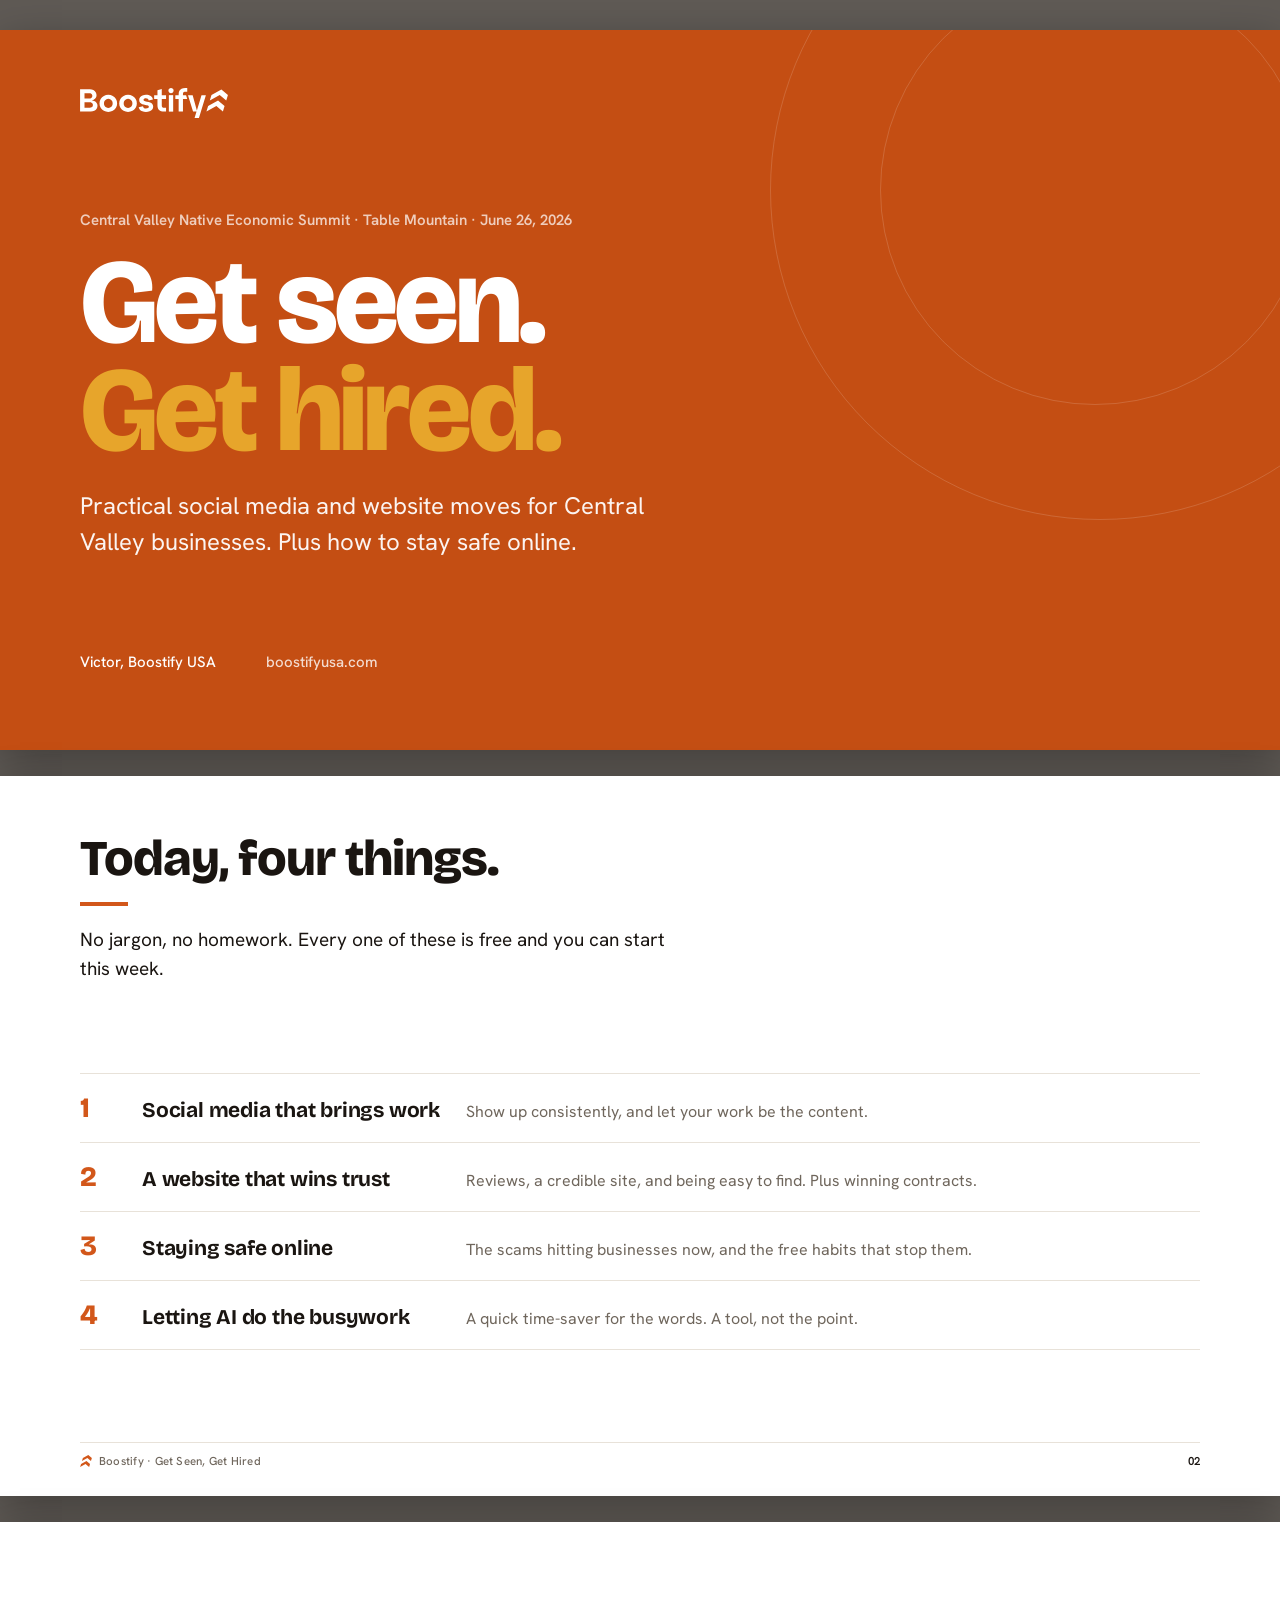
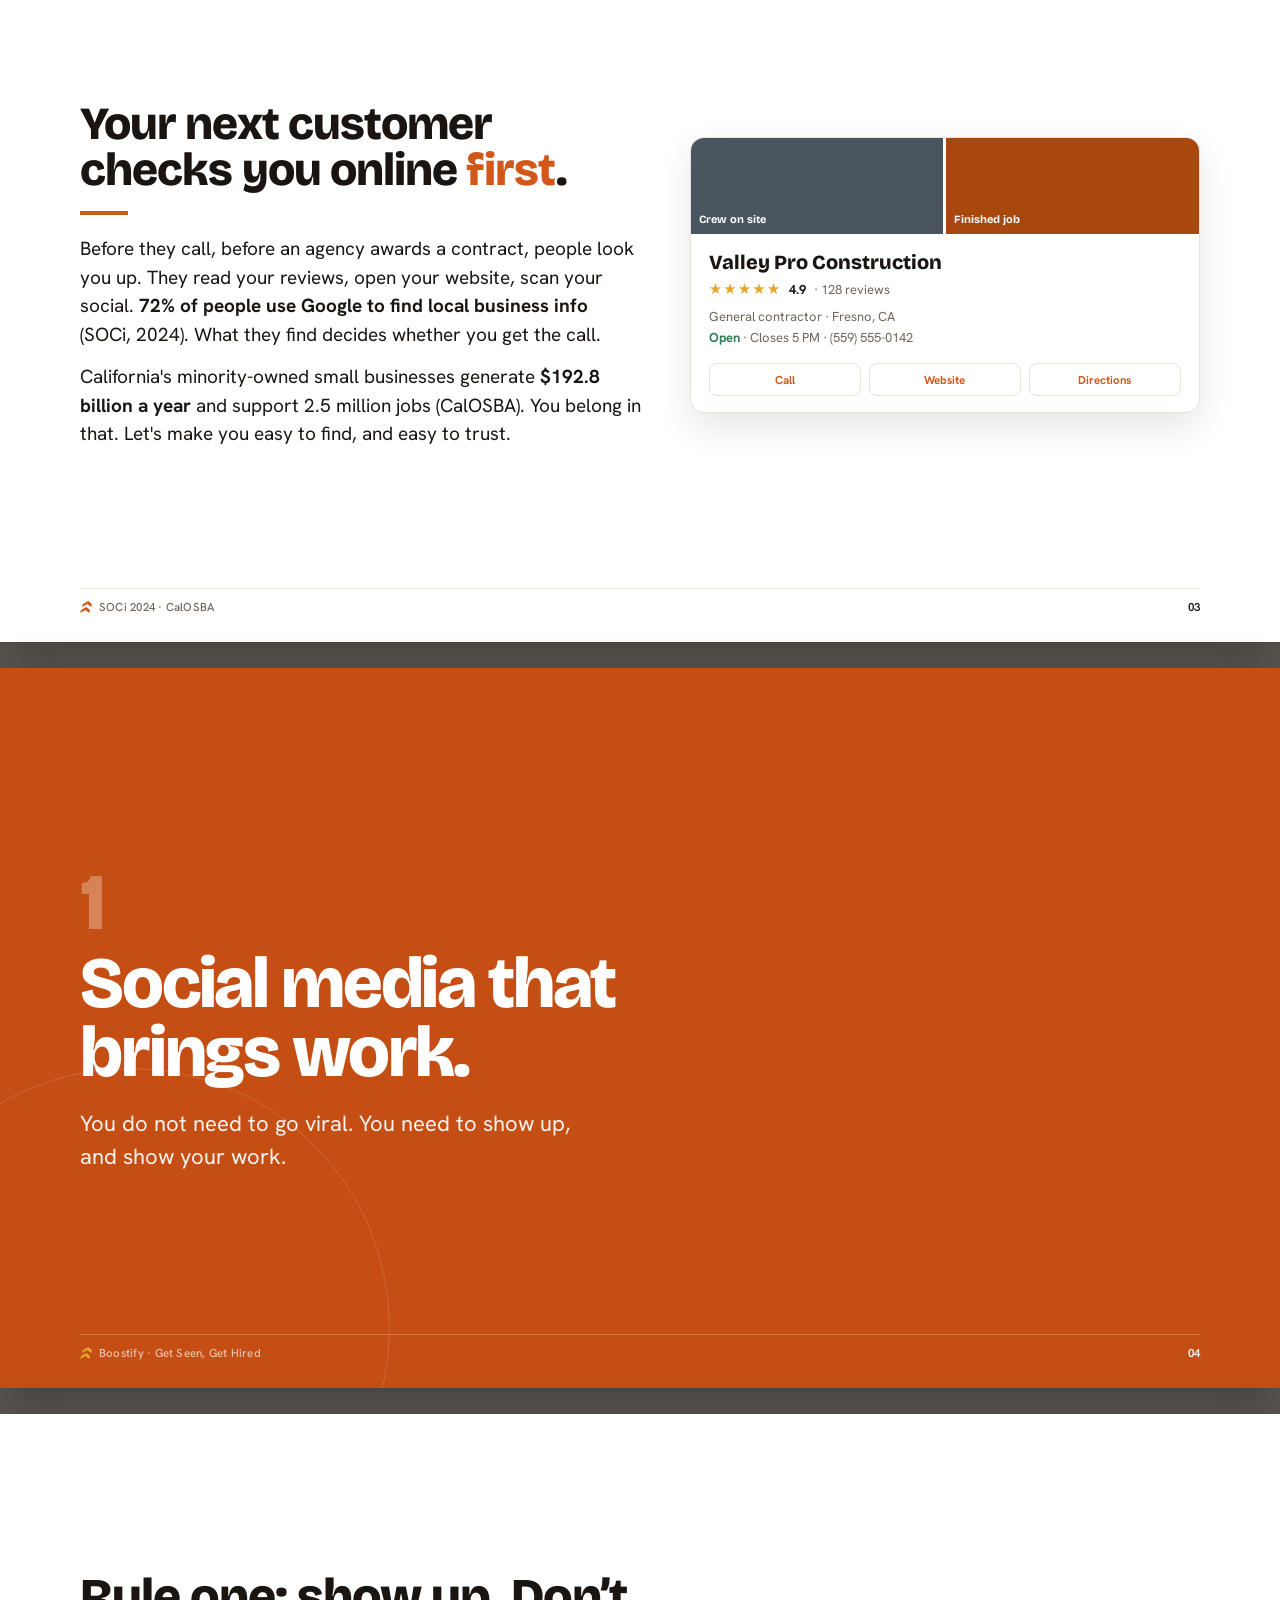
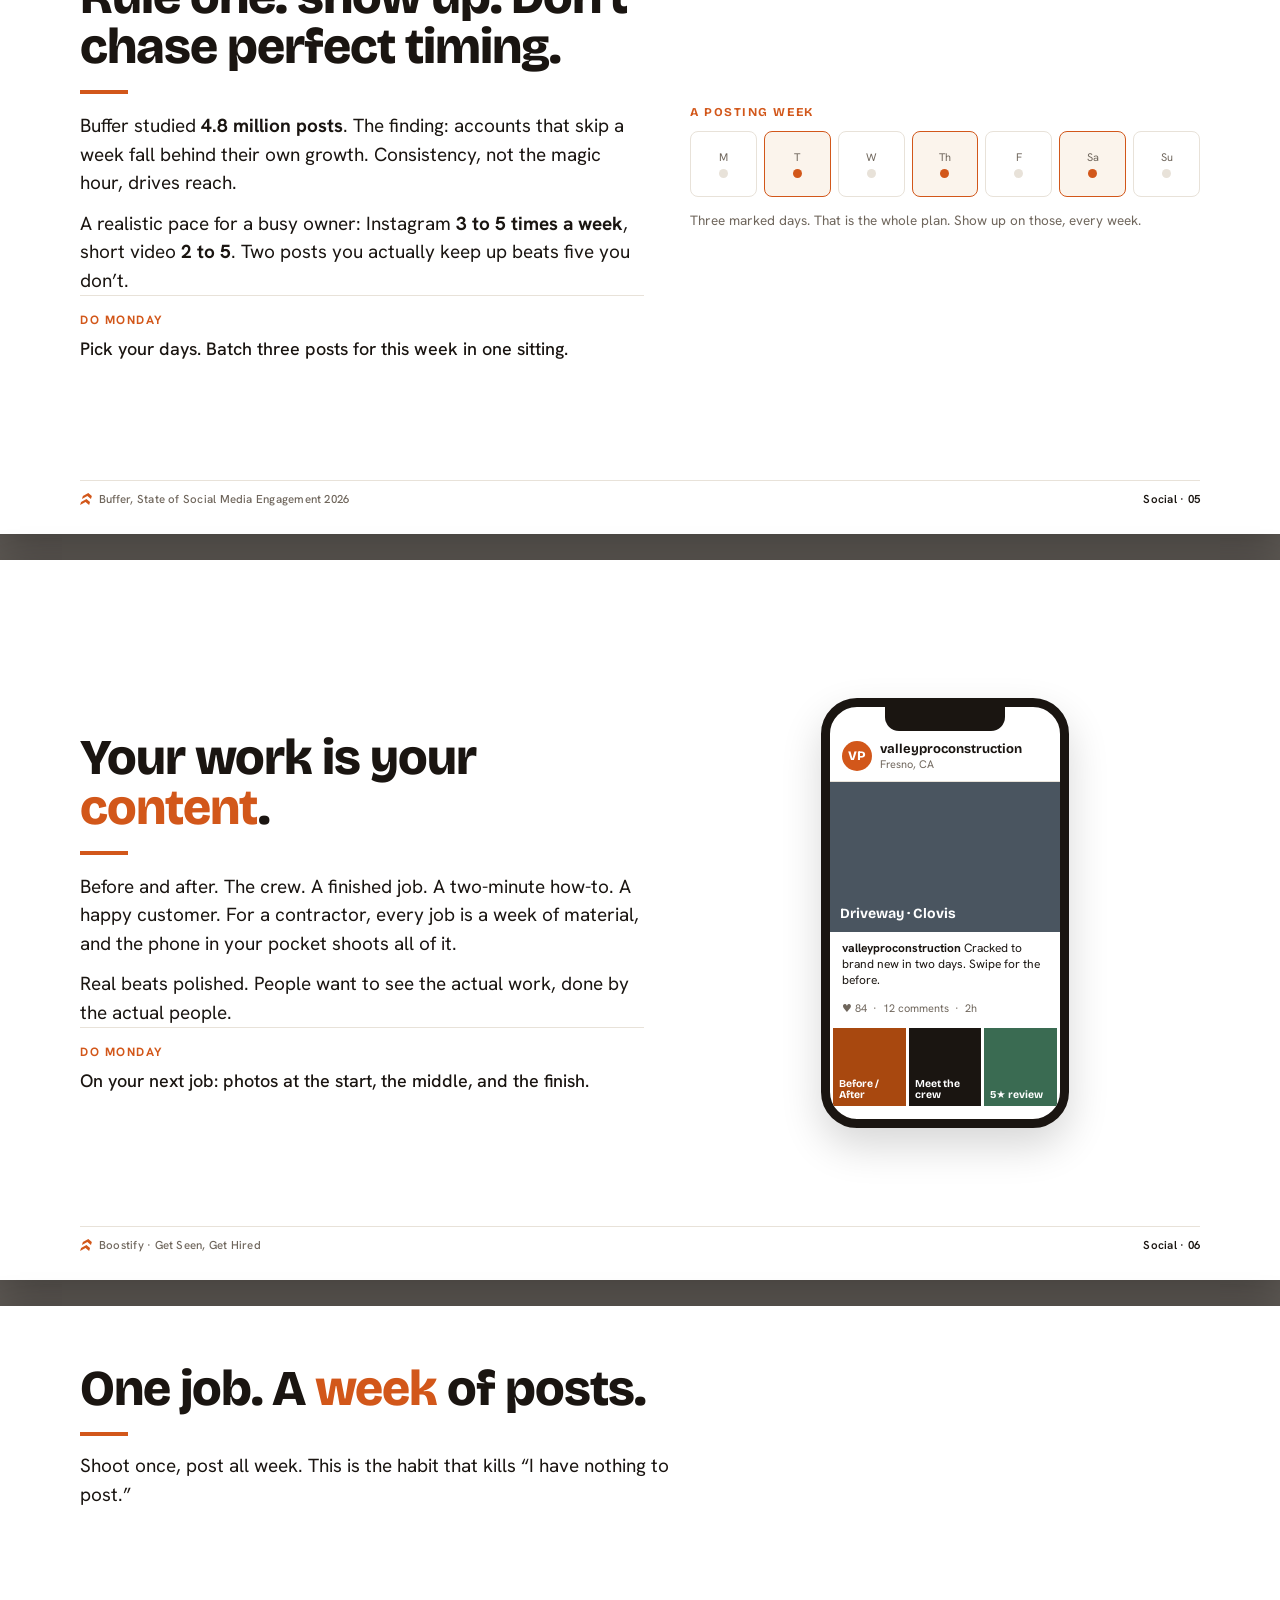
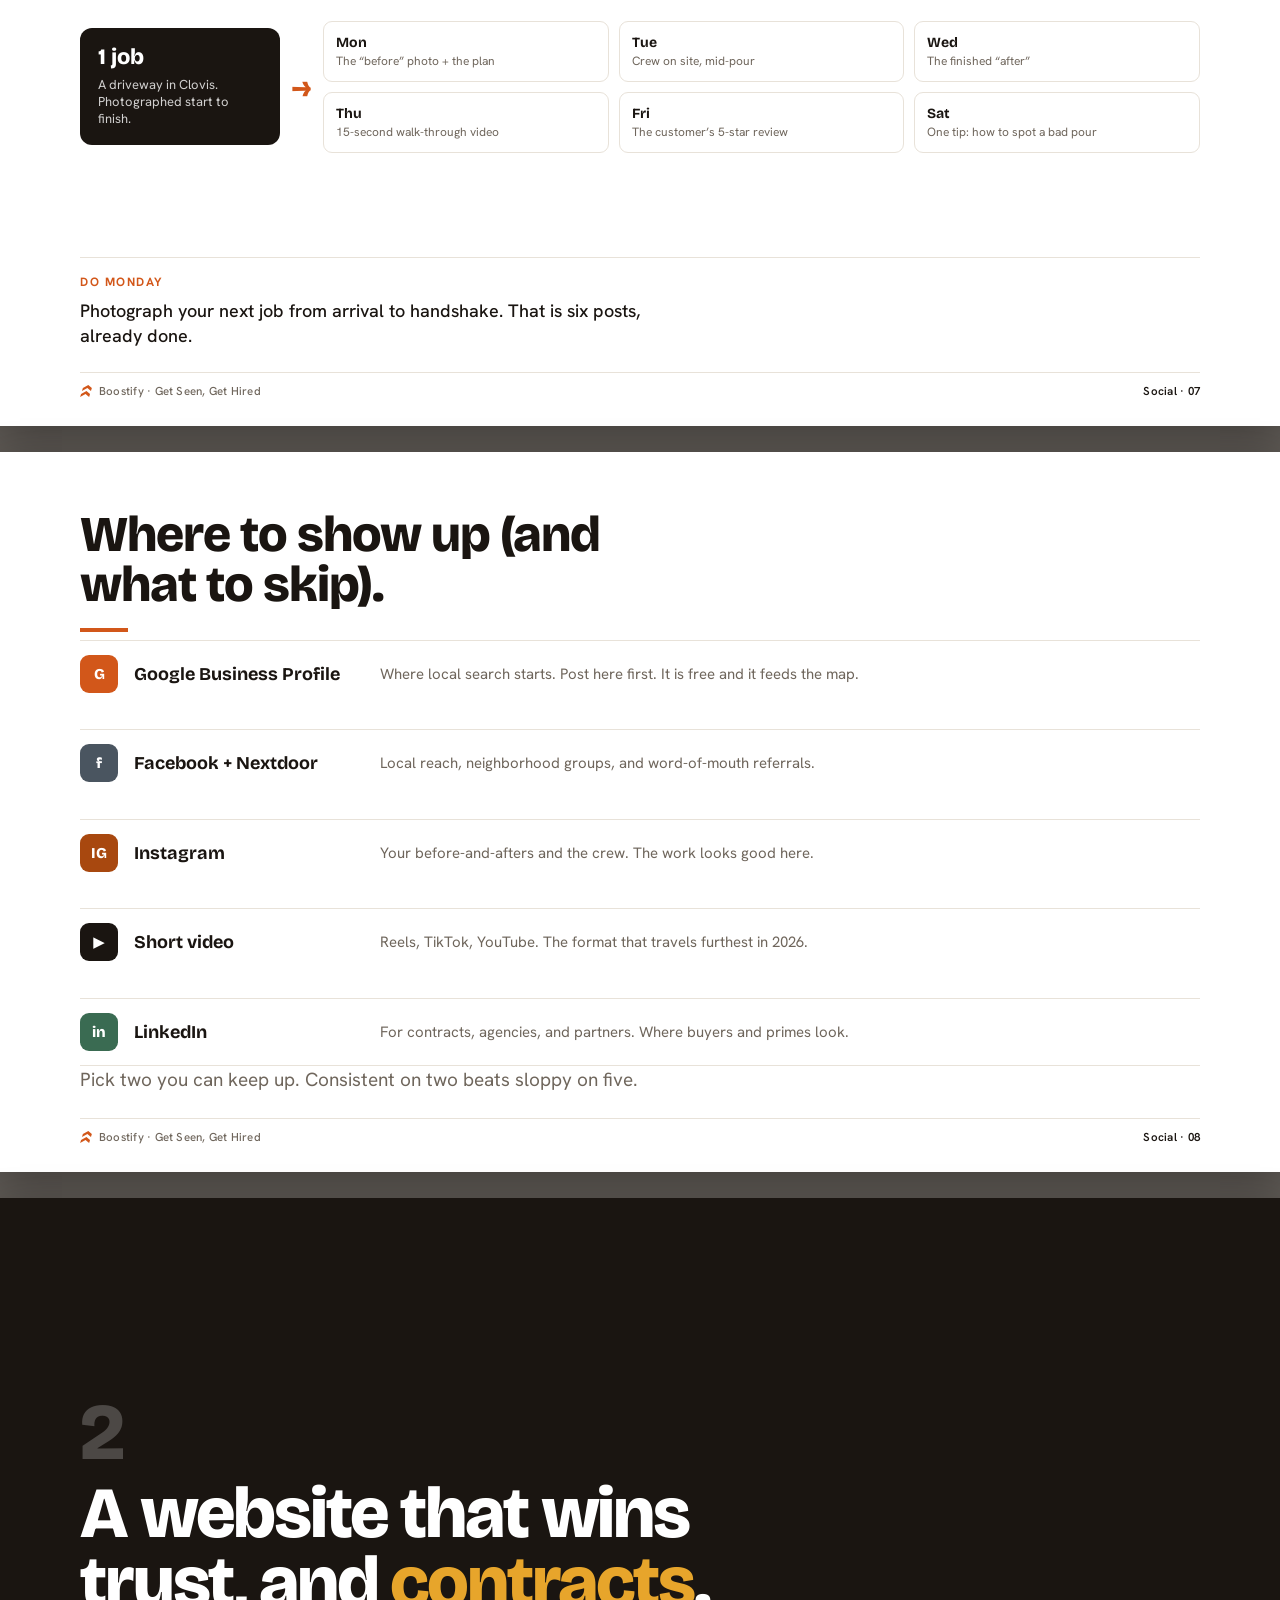
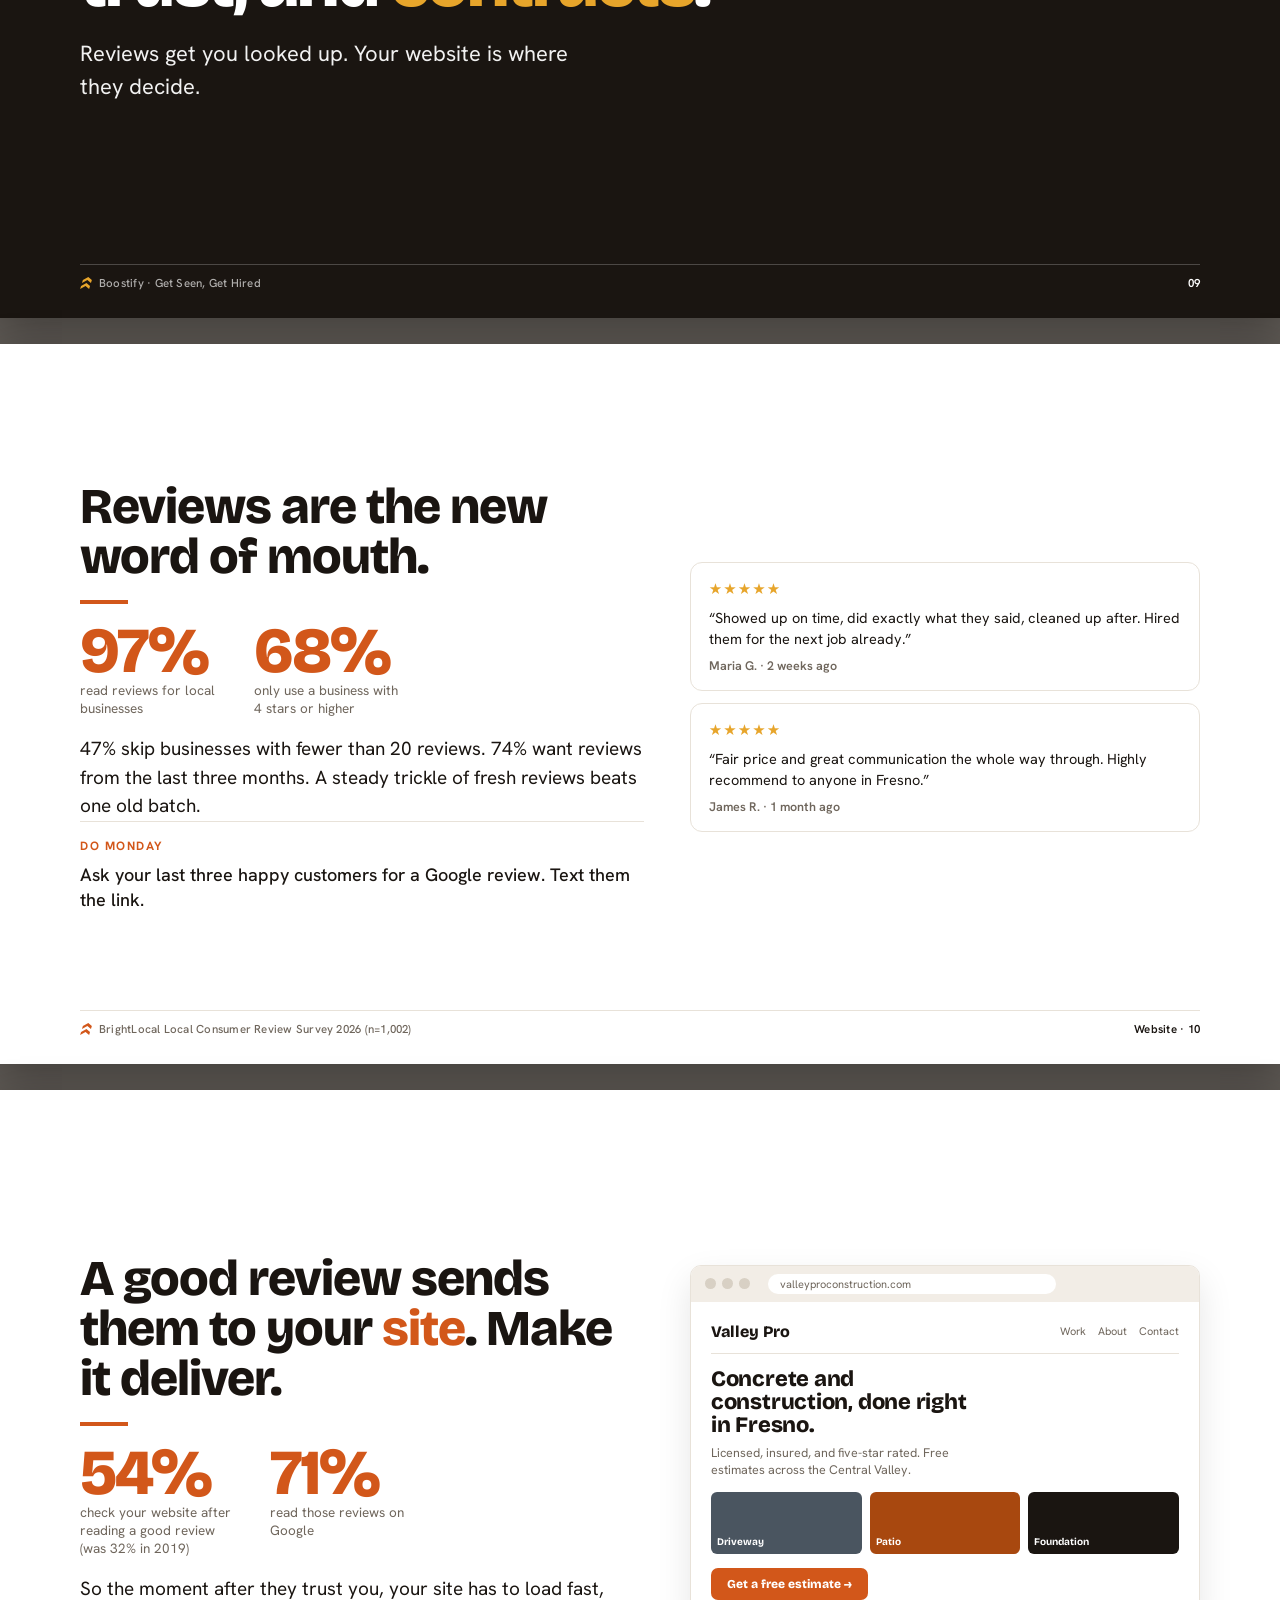
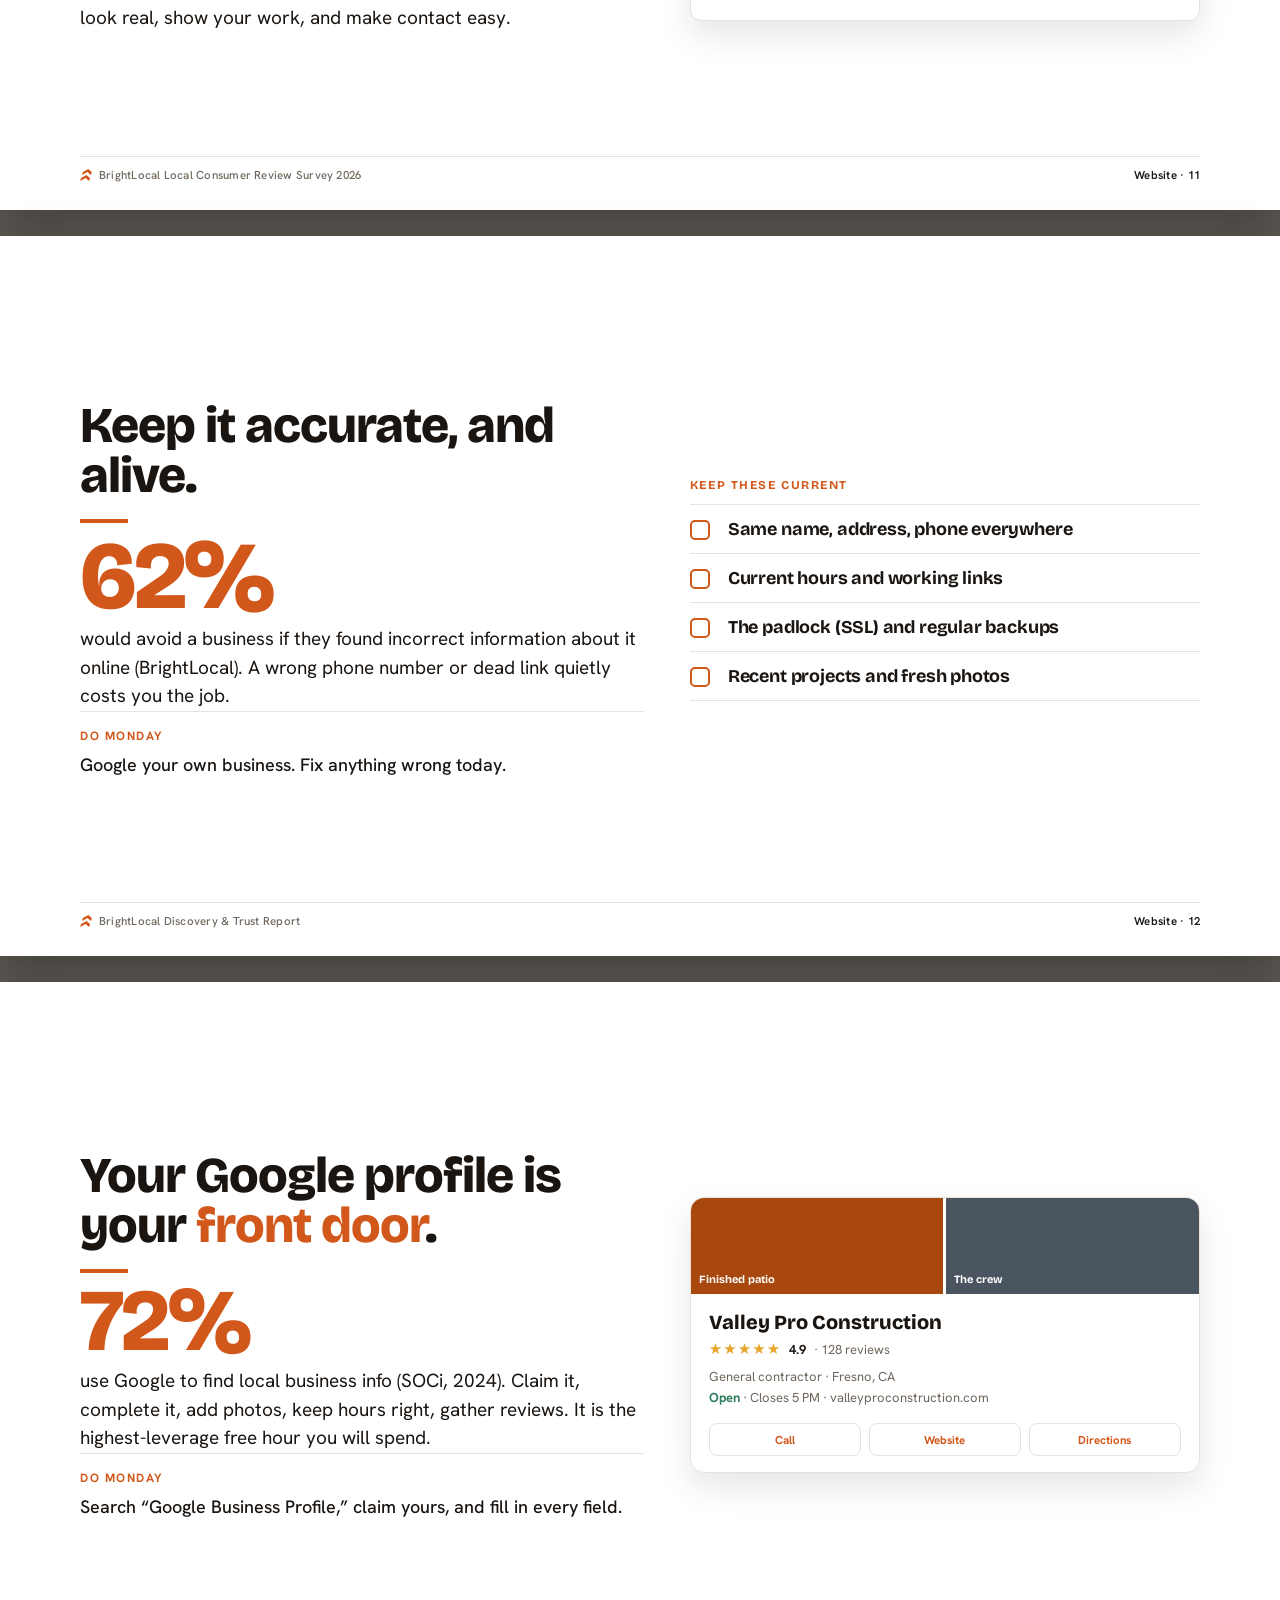
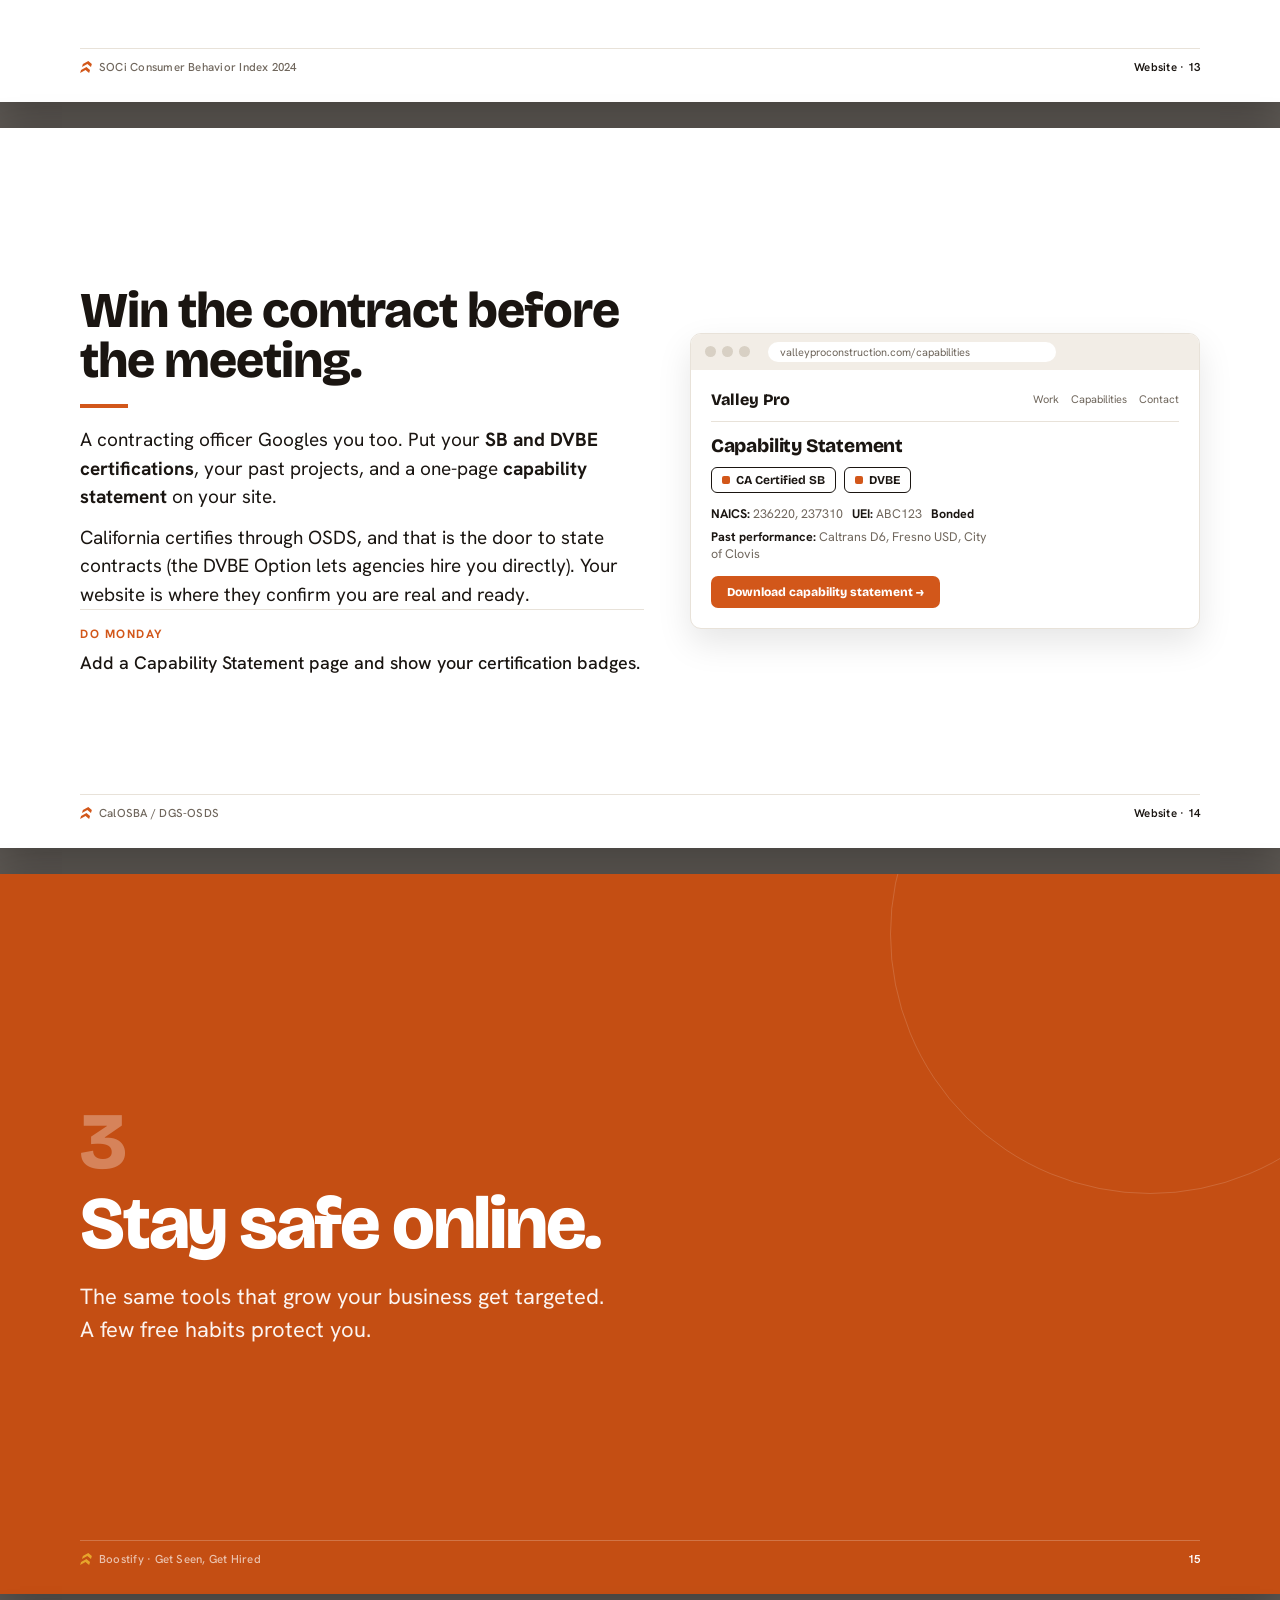
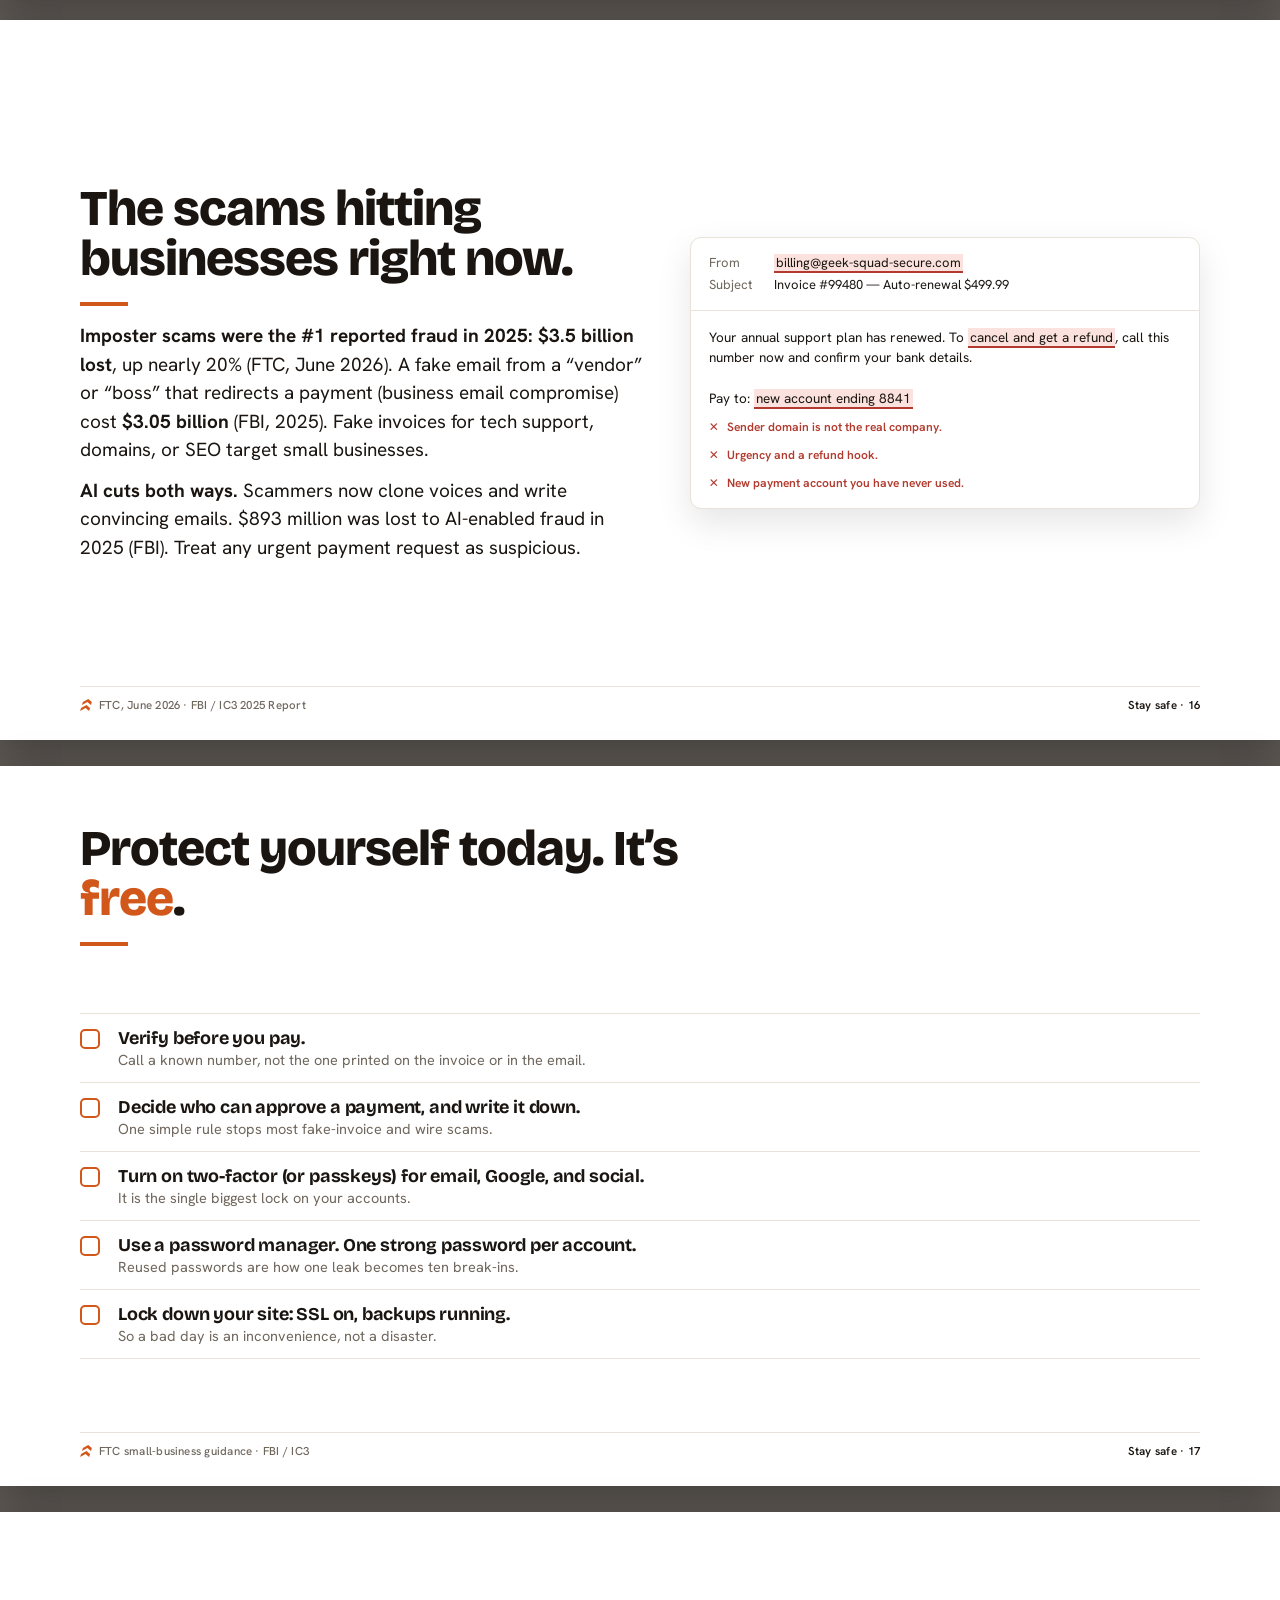
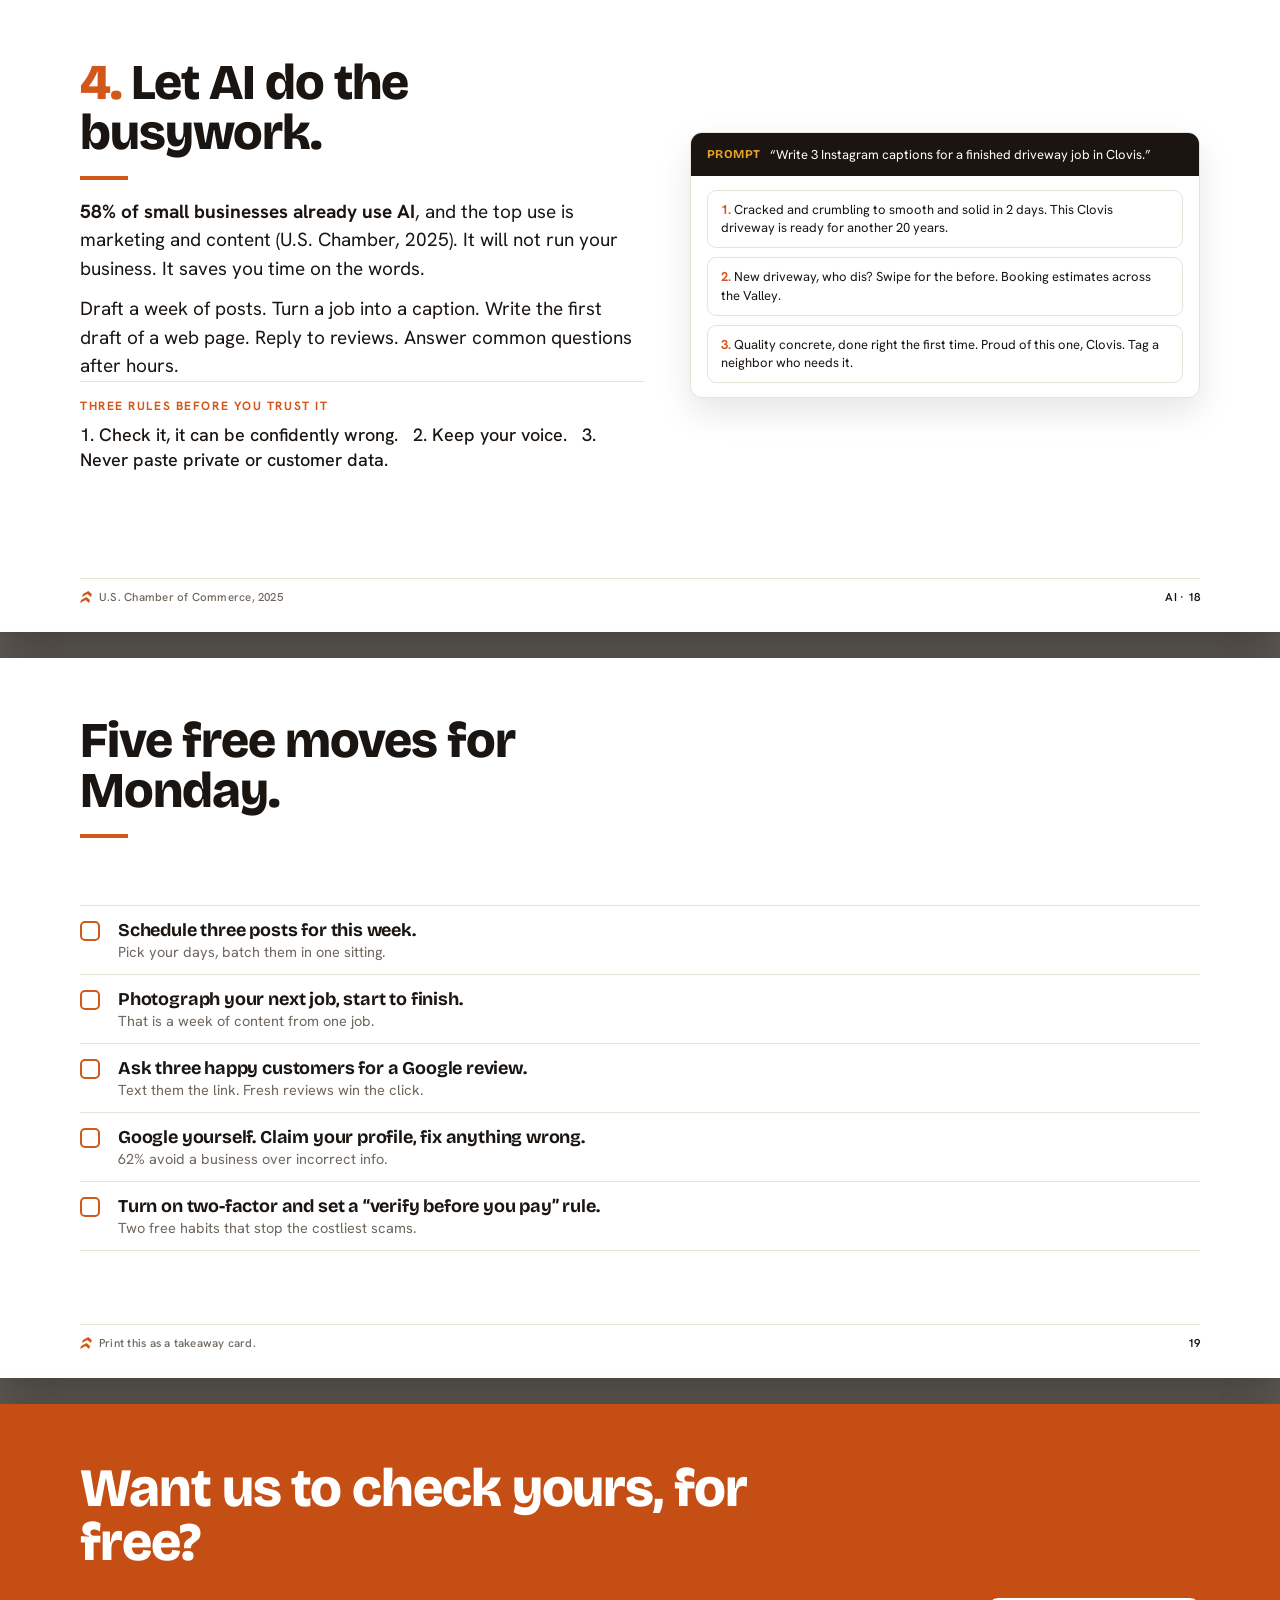
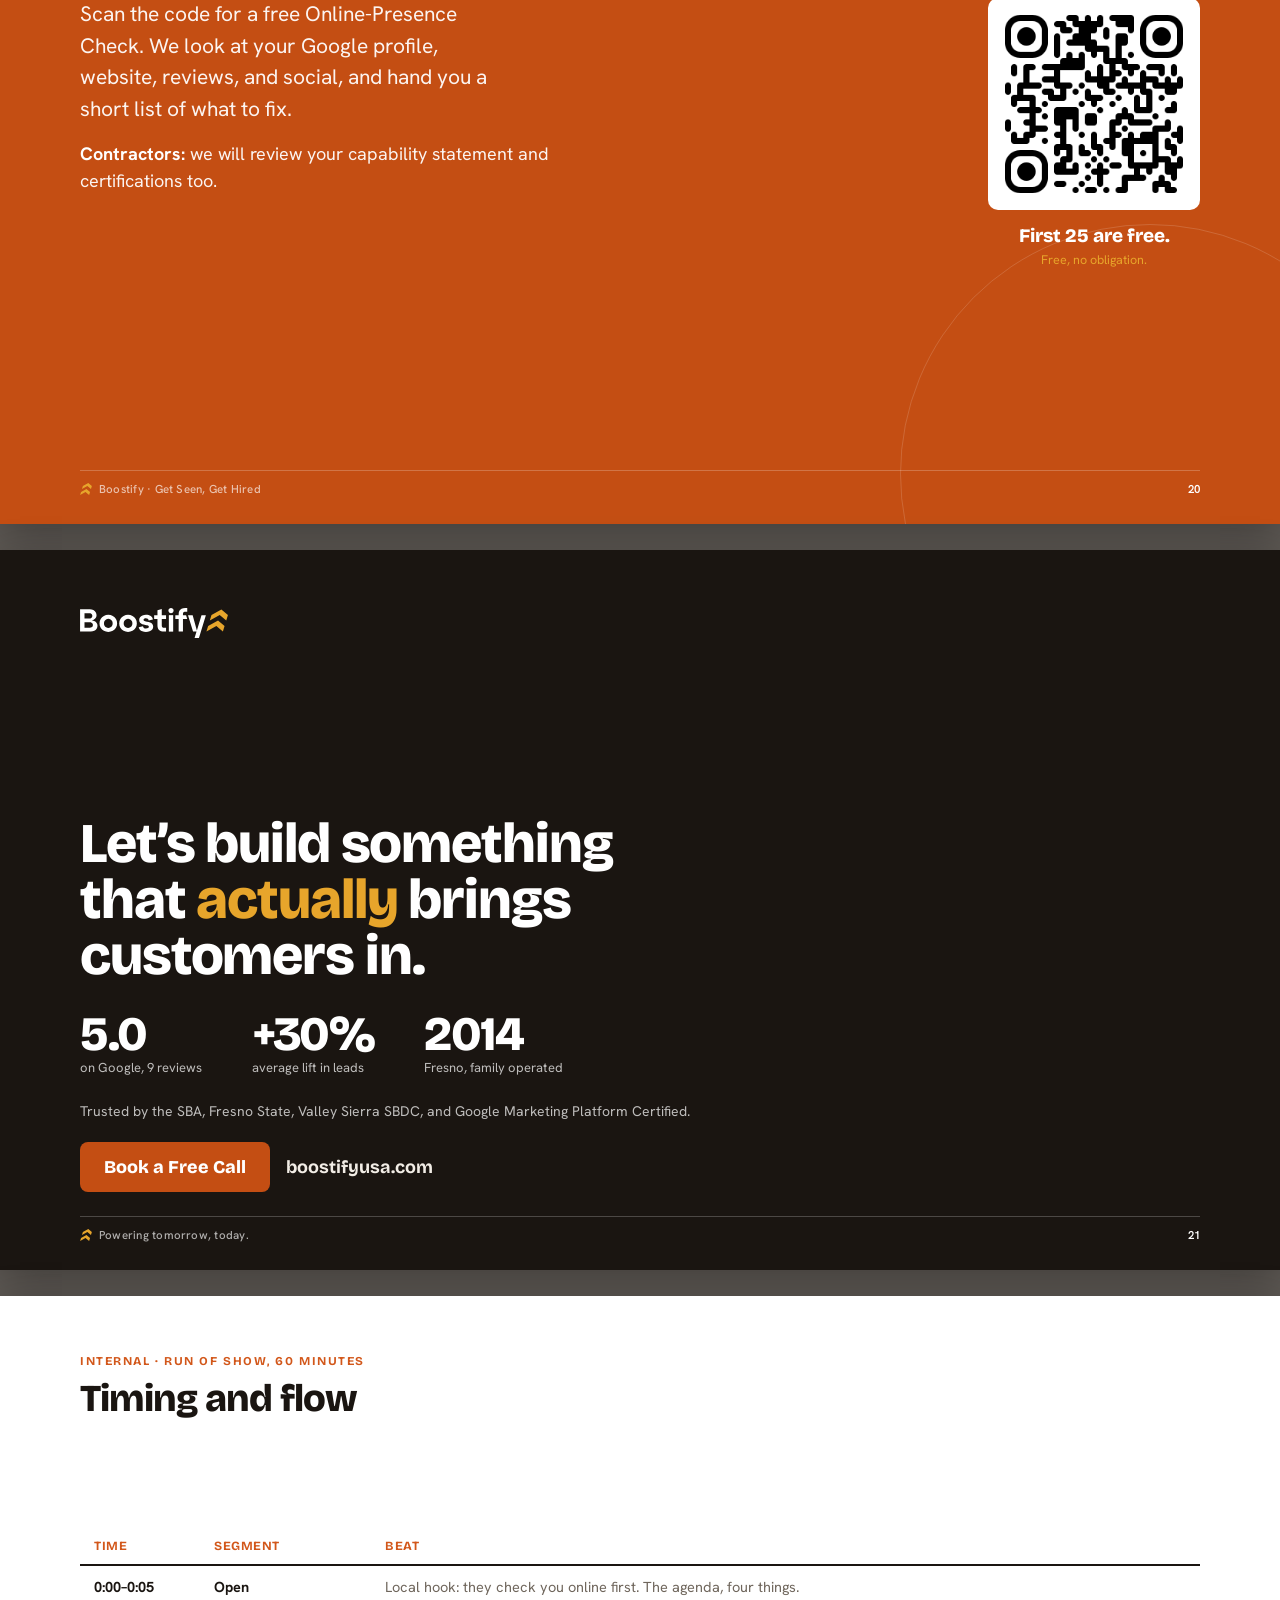
==== _source-deck.html @ 1b23f70a "Interactive reveal.js talk deck with droplet deploy Web version of the Get Seen, Get Hired summit ta" ====
<!DOCTYPE html>
<html lang="en">
<head>
<meta charset="UTF-8">
<title>Boostify USA — Get Seen, Get Hired (Talk Deck)</title>
<link rel="preconnect" href="https://fonts.googleapis.com">
<link rel="preconnect" href="https://fonts.gstatic.com" crossorigin>
<link href="https://fonts.googleapis.com/css2?family=Bricolage+Grotesque:opsz,wght@12..96,400;12..96,600;12..96,700;12..96,800&family=Hanken+Grotesk:wght@400;500;600;700&display=swap" rel="stylesheet">
<style>
  :root{
    --ink:#1A1511; --paper:#FFFFFF; --orange:#D2571A; --fill:#C44E13; --gold:#E7A52B;
    --mute:#6F665C; --rule:#E8E2D9; --cream:#FBF4EC; --green:#2E7D5B; --red:#B23A2E;
    --disp:'Bricolage Grotesque','Arial Narrow',system-ui,sans-serif;
    --body:'Hanken Grotesk',system-ui,sans-serif;
  }
  *{box-sizing:border-box; margin:0; padding:0;}
  html,body{background:#5f5a55;}
  body{font-family:var(--body); color:var(--ink); -webkit-print-color-adjust:exact; print-color-adjust:exact; -webkit-font-smoothing:antialiased;}
  .slide{position:relative; width:1280px; height:720px; background:var(--paper); color:var(--ink);
    overflow:hidden; padding:58px 80px 78px; display:flex; flex-direction:column;}
  .dark{background:var(--ink); color:#F2EDE6;} .fill{background:var(--fill); color:#fff;}
  @media screen{body{display:flex; flex-direction:column; align-items:center; gap:26px; padding:30px;} .slide{box-shadow:0 12px 40px rgba(0,0,0,.30);}}
  @page{size:1280px 720px; margin:0;}
  @media print{body{background:#fff; display:block; padding:0; gap:0;} .slide{box-shadow:none; break-after:page;} .slide:last-child{break-after:auto;}}

  h2{font-family:var(--disp); font-weight:800; font-size:50px; line-height:1.0; letter-spacing:-.02em; max-width:20ch;}
  .o{color:var(--orange);} .dark .o,.fill .o{color:var(--gold);}
  .lead{font-size:19px; line-height:1.5; color:var(--ink); max-width:54ch;}
  .dark .lead,.fill .lead{color:rgba(255,255,255,.94);}
  .mute{color:var(--mute);} .dark .mute,.fill .mute{color:rgba(255,255,255,.72);}
  b,strong{font-weight:700;}
  hr.mark{width:48px; height:4px; background:var(--orange); border:0; margin:18px 0 0;} .fill hr.mark,.dark hr.mark{background:var(--gold);}
  .foot{position:absolute; left:80px; right:80px; bottom:28px; display:flex; justify-content:space-between; align-items:center;
    border-top:1px solid var(--rule); padding-top:10px; font-size:11.5px; font-weight:500; letter-spacing:.02em; color:var(--mute);}
  .foot .r{font-weight:600; color:var(--ink);}
  .dark .foot,.fill .foot{border-color:rgba(255,255,255,.22); color:rgba(255,255,255,.66);} .dark .foot .r,.fill .foot .r{color:#fff;}
  .foot>span:first-child{display:inline-flex; align-items:center; gap:7px;}
  .foot>span:first-child::before{content:""; width:12px; height:12px; flex:none; background-color:var(--orange);
    -webkit-mask:url("data:image/svg+xml,%3Csvg%20xmlns%3D%22http%3A//www.w3.org/2000/svg%22%20viewBox%3D%220%200%20534.58%20545.72%22%3E%3Cpath%20d%3D%22M492.81%2C272.86l-162.88-136.43-246.41%2C136.43%2C41.76-136.43L371.69%2C0l162.88%2C136.43-41.76%2C136.43ZM451.05%2C409.29l-162.88-136.43L41.76%2C409.29%2C0%2C545.72l246.41-136.43%2C162.88%2C136.43%2C41.76-136.43Z%22/%3E%3C/svg%3E") center/contain no-repeat;
    mask:url("data:image/svg+xml,%3Csvg%20xmlns%3D%22http%3A//www.w3.org/2000/svg%22%20viewBox%3D%220%200%20534.58%20545.72%22%3E%3Cpath%20d%3D%22M492.81%2C272.86l-162.88-136.43-246.41%2C136.43%2C41.76-136.43L371.69%2C0l162.88%2C136.43-41.76%2C136.43ZM451.05%2C409.29l-162.88-136.43L41.76%2C409.29%2C0%2C545.72l246.41-136.43%2C162.88%2C136.43%2C41.76-136.43Z%22/%3E%3C/svg%3E") center/contain no-repeat;}
  .dark .foot>span:first-child::before,.fill .foot>span:first-child::before{background-color:var(--gold);}
  .logo{font-family:var(--disp); font-weight:800; font-size:23px; display:flex; align-items:center; gap:7px;} .logo .c{color:var(--orange);}
  .fill .logo,.fill .logo .c,.dark .logo,.dark .logo .c{color:#fff;}
  .brandmark{height:30px; width:148px; display:block;} /* real Boostify mark; color set by parent .logo */
  .dark .brandmark{color:#fff;} .fill .brandmark{color:#fff;}
  .act{margin-top:auto; padding-top:16px; border-top:1px solid var(--rule);} .dark .act,.fill .act{border-color:rgba(255,255,255,.25);}
  .act .l{font-weight:700; font-size:12px; letter-spacing:.13em; text-transform:uppercase; color:var(--orange);} .fill .act .l,.dark .act .l{color:var(--gold);}
  .act p{font-size:18px; line-height:1.4; margin-top:8px; max-width:60ch; font-weight:500;}
  .fig{font-family:var(--disp); font-weight:800; color:var(--orange); line-height:.84; letter-spacing:-.03em;} .dark .fig,.fill .fig{color:#fff;}
  .src{font-size:12.5px; color:var(--mute); font-style:italic;} .dark .src,.fill .src{color:rgba(255,255,255,.7);}
  .two{display:grid; grid-template-columns:1.05fr .95fr; gap:46px; align-items:center; margin-top:6px; flex:1 1 auto;}
  .rows{margin-top:22px; flex:1 1 auto; display:flex; flex-direction:column; justify-content:center;} .rows .row{display:flex; gap:24px; align-items:baseline; padding:17px 0; border-top:1px solid var(--rule);} .rows .row:last-child{border-bottom:1px solid var(--rule);}
  .rows .idx{font-family:var(--disp); font-weight:800; font-size:28px; color:var(--orange); width:38px; flex:none;}
  .rows .rh{font-family:var(--disp); font-weight:700; font-size:21px; width:300px; flex:none; letter-spacing:-.01em;}
  .rows .rb{font-size:16px; line-height:1.4; color:var(--mute);}
  .check{margin-top:18px;} .check .row{display:flex; gap:18px; align-items:flex-start; padding:13px 0; border-top:1px solid var(--rule);} .check .row:last-child{border-bottom:1px solid var(--rule);}
  .check .bx{width:20px; height:20px; border:2px solid var(--orange); border-radius:5px; flex:none; margin-top:2px;}
  .check .h{font-family:var(--disp); font-weight:700; font-size:18px; letter-spacing:-.01em;} .check .s{font-size:14.5px; color:var(--mute); margin-top:1px;}
  table{border-collapse:collapse; width:100%; font-size:14.5px; margin-top:20px;}
  th{text-align:left; font-family:var(--disp); font-weight:700; font-size:12.5px; letter-spacing:.04em; text-transform:uppercase; color:var(--orange); padding:0 14px 11px; border-bottom:2px solid var(--ink);}
  td{padding:11px 14px; border-bottom:1px solid var(--rule); color:var(--mute); vertical-align:top;} td b{color:var(--ink);}
  .label{font-family:var(--disp); font-weight:700; font-size:12px; letter-spacing:.13em; text-transform:uppercase; color:var(--orange); margin-bottom:12px;}
  .ring{position:absolute; border-radius:50%; border:1.5px solid currentColor;}
  .col2{display:grid; grid-template-columns:1fr 1fr; gap:40px;}

  /* ---------- MOCKUP COMPONENTS ---------- */
  /* phone */
  .phone{width:248px; height:430px; border:9px solid var(--ink); border-radius:36px; background:#fff; overflow:hidden; position:relative; box-shadow:0 18px 40px rgba(0,0,0,.16); flex:none;}
  .phone .nt{height:24px; background:var(--ink); border-radius:0 0 14px 14px; width:120px; margin:0 auto;}
  .ph-hd{display:flex; align-items:center; gap:8px; padding:10px 12px; border-bottom:1px solid var(--rule);}
  .ph-av{width:30px;height:30px;border-radius:50%;background:var(--orange);color:#fff;font-family:var(--disp);font-weight:800;font-size:13px;display:flex;align-items:center;justify-content:center;}
  .ph-hd .n{font-family:var(--disp);font-weight:700;font-size:13px;} .ph-hd .h{font-size:11px;color:var(--mute);}
  .ph-post{padding:0;} .ph-img{height:150px; display:flex; align-items:flex-end; padding:10px; color:#fff; font-family:var(--disp); font-weight:700; font-size:14px;}
  .ph-cap{padding:8px 12px; font-size:12px; line-height:1.35; color:var(--ink);} .ph-cap b{color:var(--ink);}
  .ph-meta{padding:4px 12px 10px; font-size:11px; color:var(--mute);}
  .grid3{display:grid; grid-template-columns:1fr 1fr 1fr; gap:3px; padding:3px;}
  .gt{height:78px; display:flex; align-items:flex-end; padding:6px; color:#fff; font-family:var(--disp); font-weight:700; font-size:10.5px; line-height:1.05;}
  /* browser */
  .browser{border:1px solid var(--rule); border-radius:11px; overflow:hidden; background:#fff; box-shadow:0 14px 34px rgba(0,0,0,.10); width:100%;}
  .bch{height:36px; background:#F2EDE6; display:flex; align-items:center; gap:6px; padding:0 14px;}
  .bch i{width:11px;height:11px;border-radius:50%;background:#d8d0c4; display:inline-block;}
  .bch .u{margin-left:12px; background:#fff; border-radius:20px; height:20px; flex:1; max-width:60%; font-size:11px; color:var(--mute); display:flex; align-items:center; padding:0 12px;}
  .bb{padding:20px;}
  .bnav{display:flex; align-items:center; justify-content:space-between; border-bottom:1px solid var(--rule); padding-bottom:12px; margin-bottom:14px;}
  .bnav .lg{font-family:var(--disp); font-weight:800; font-size:16px;} .bnav .m{font-size:11px; color:var(--mute); display:flex; gap:12px;}
  .bh{font-family:var(--disp); font-weight:800; font-size:22px; line-height:1.05; letter-spacing:-.01em; max-width:18ch;}
  .bsub{font-size:12.5px; color:var(--mute); margin-top:7px; max-width:40ch;}
  .bprojects{display:grid; grid-template-columns:1fr 1fr 1fr; gap:8px; margin-top:14px;}
  .bpj{height:62px; border-radius:6px; display:flex; align-items:flex-end; padding:6px; color:#fff; font-size:10px; font-weight:700; font-family:var(--disp);}
  .bbtn{display:inline-block; background:var(--orange); color:#fff; font-family:var(--disp); font-weight:800; font-size:12px; padding:9px 16px; border-radius:7px; margin-top:14px;}
  .badge{display:inline-flex; align-items:center; gap:6px; border:1.5px solid var(--ink); border-radius:6px; padding:5px 10px; font-family:var(--disp); font-weight:700; font-size:12px; margin-right:8px;}
  .badge .d{width:8px;height:8px;border-radius:2px;background:var(--orange);}
  /* google business profile card */
  .gbp{border:1px solid var(--rule); border-radius:14px; background:#fff; overflow:hidden; box-shadow:0 14px 34px rgba(0,0,0,.10); width:100%;}
  .gbp .top{display:grid; grid-template-columns:1fr 1fr; gap:3px;}
  .gbp .ph{height:96px; display:flex; align-items:flex-end; padding:8px; color:#fff; font-family:var(--disp); font-weight:700; font-size:11px;}
  .gbp .bd{padding:16px 18px;}
  .gbp .nm{font-family:var(--disp); font-weight:800; font-size:20px;}
  .gbp .rt{display:flex; align-items:center; gap:8px; margin-top:5px; font-size:13px;}
  .stars{color:var(--gold); letter-spacing:1px; font-size:15px;}
  .gbp .meta{font-size:13px; color:var(--mute); margin-top:8px; line-height:1.6;}
  .gbp .open{color:var(--green); font-weight:700;}
  .gbp .acts{display:flex; gap:8px; margin-top:14px;}
  .gbp .ab{flex:1; text-align:center; border:1px solid var(--rule); border-radius:8px; padding:8px 0; font-size:11.5px; font-weight:700; color:var(--orange);}
  /* review card */
  .rev{border:1px solid var(--rule); border-radius:12px; padding:16px 18px; background:#fff;}
  .rev .q{font-size:14.5px; line-height:1.45; margin:8px 0;} .rev .who{font-size:12.5px; color:var(--mute); font-weight:600;}
  /* scam email */
  .mail{border:1px solid var(--rule); border-radius:11px; background:#fff; overflow:hidden; box-shadow:0 14px 34px rgba(0,0,0,.10); width:100%;}
  .mail .mh{padding:14px 18px; border-bottom:1px solid var(--rule); font-size:13px; line-height:1.7;}
  .mail .mh .k{color:var(--mute); width:62px; display:inline-block;}
  .mail .mb{padding:16px 18px; font-size:13.5px; line-height:1.5;}
  .flag{background:#FBE2DE; border-bottom:2px solid var(--red); padding:0 2px;}
  .flagnote{display:flex; gap:8px; align-items:flex-start; margin-top:10px; font-size:12px; color:var(--red); font-weight:600;}
  .flagnote .x{font-family:var(--disp); font-weight:800;}
  /* ai panel */
  .ai{border:1px solid var(--rule); border-radius:12px; background:#fff; overflow:hidden; box-shadow:0 14px 34px rgba(0,0,0,.10); width:100%;}
  .ai .pr{background:var(--ink); color:#fff; padding:13px 16px; font-size:13px; display:flex; gap:9px; align-items:center;}
  .ai .pr .t{font-family:var(--disp); font-weight:700; color:var(--gold); font-size:12px; letter-spacing:.04em;}
  .ai .out{padding:14px 16px;} .ai .chip{border:1px solid var(--rule); border-radius:9px; padding:10px 13px; font-size:13px; line-height:1.4; margin-bottom:9px;}
  .ai .chip:last-child{margin-bottom:0;} .ai .chip b{color:var(--orange);}
  /* platform tiles + flow + calendar */
  .plats{margin-top:8px; flex:1 1 auto; display:flex; flex-direction:column; justify-content:space-between;} .plat{display:flex; align-items:center; gap:16px; padding:14px 0; border-top:1px solid var(--rule);} .plat:last-child{border-bottom:1px solid var(--rule);}
  .plat .ic{width:38px;height:38px;border-radius:9px;display:flex;align-items:center;justify-content:center;font-family:var(--disp);font-weight:800;color:#fff;font-size:15px;flex:none;}
  .plat .pn{font-family:var(--disp); font-weight:700; font-size:18px; width:230px; flex:none;} .plat .pd{font-size:15px; color:var(--mute);}
  .flow{display:flex; align-items:center; gap:12px; margin-top:8px; flex:1 1 auto;}
  .flow .src1{background:var(--ink); color:#fff; border-radius:12px; padding:18px; width:200px; flex:none; display:flex; flex-direction:column; justify-content:center;}
  .flow .arr{align-self:center; font-family:var(--disp); font-weight:800; color:var(--orange); font-size:30px;}
  .flow .outs{display:grid; grid-template-columns:1fr 1fr 1fr; gap:10px; flex:1;}
  .flow .o1{border:1px solid var(--rule); border-radius:9px; padding:12px; font-size:13px;} .flow .o1 .t{font-family:var(--disp); font-weight:700; font-size:14px; margin-bottom:2px;} .flow .o1 .s{color:var(--mute); font-size:12px;}
  .cal{display:grid; grid-template-columns:repeat(7,1fr); gap:7px; margin-top:6px;}
  .cal .d{aspect-ratio:1; border:1px solid var(--rule); border-radius:8px; display:flex; flex-direction:column; align-items:center; justify-content:center; gap:5px; font-size:11px; color:var(--mute);}
  .cal .d .dot{width:9px;height:9px;border-radius:50%; background:var(--rule);}
  .cal .d.on{border-color:var(--orange); background:var(--cream);} .cal .d.on .dot{background:var(--orange);}
  /* duotone fills for mock "photos" */
  .f-ink{background:var(--ink);} .f-or{background:var(--orange);} .f-or2{background:#A8480F;} .f-gold{background:#9A7320;} .f-slate{background:#4A5560;} .f-green{background:#3A6B52;}
</style>
</head>
<body>

<!-- Brand logo: canonical Boostify lockup (Brand Package, designer 2026-06-25). Wordmark=currentColor; chevron=var(--bz-cv,currentColor) -->
<svg width="0" height="0" style="position:absolute" aria-hidden="true" focusable="false"><symbol id="bz-logo" viewBox="0 0 540.41 109.65">
  <style>.bz-wm{fill:currentColor}.bz-cv{fill:var(--bz-cv,currentColor)}</style>
  <path class="bz-wm" d="M51.73,47.53c-2.69-1.19-5.76-1.95-9.18-2.29,2.05-.41,3.95-.98,5.69-1.73,3.77-1.63,6.71-3.95,8.81-6.94,2.1-2.99,3.15-6.47,3.15-10.44s-1.03-7.58-3.09-10.85c-2.06-3.27-4.96-5.85-8.69-7.76-3.73-1.9-8.01-2.86-12.83-2.86H0v81.65h39.08c4.82,0,9.1-.91,12.83-2.74,3.73-1.83,6.63-4.37,8.69-7.64,2.06-3.27,3.09-6.88,3.09-10.85s-1.05-7.56-3.15-10.56c-2.1-2.99-5.04-5.33-8.81-7ZM16.21,19.01h17.73c2.18,0,4.08.41,5.72,1.23,1.63.82,2.9,1.96,3.79,3.44.89,1.48,1.34,3.15,1.34,5.02s-.45,3.64-1.34,5.07c-.89,1.44-2.16,2.61-3.79,3.5-1.63.9-3.54,1.34-5.72,1.34h-17.73v-19.6ZM45.55,67.19c-.89,1.48-2.14,2.64-3.73,3.5-1.59.86-3.48,1.28-5.66,1.28h-19.95v-19.6h19.95c2.18,0,4.06.43,5.66,1.28,1.59.86,2.84,2,3.73,3.44.89,1.44,1.34,3.13,1.34,5.07s-.45,3.54-1.34,5.02Z"/>
  <path class="bz-wm" d="M119.56,29.1c-4.9-2.76-10.34-4.14-16.33-4.14s-11.43,1.38-16.33,4.14c-4.9,2.76-8.77,6.51-11.61,11.26-2.84,4.74-4.26,10.03-4.26,15.86s1.42,11.14,4.26,15.92c2.84,4.78,6.71,8.54,11.61,11.26,4.9,2.72,10.34,4.08,16.33,4.08s11.43-1.36,16.33-4.08c4.9-2.72,8.77-6.47,11.61-11.26,2.84-4.78,4.26-10.09,4.26-15.92s-1.42-11.12-4.26-15.86c-2.84-4.74-6.71-8.5-11.61-11.26ZM117,64.74c-1.4,2.57-3.31,4.59-5.72,6.07-2.41,1.48-5.09,2.22-8.05,2.22s-5.74-.74-8.11-2.22c-2.37-1.48-4.26-3.5-5.66-6.07-1.4-2.57-2.1-5.4-2.1-8.52s.7-5.95,2.1-8.51c1.4-2.57,3.3-4.59,5.72-6.07,2.41-1.48,5.09-2.22,8.05-2.22s5.73.74,8.11,2.22c2.37,1.48,4.26,3.5,5.66,6.07s2.1,5.41,2.1,8.51-.7,5.95-2.1,8.52Z"/>
  <path class="bz-wm" d="M191.65,29.1c-4.9-2.76-10.34-4.14-16.33-4.14s-11.43,1.38-16.33,4.14c-4.9,2.76-8.77,6.51-11.61,11.26-2.84,4.74-4.26,10.03-4.26,15.86s1.42,11.14,4.26,15.92c2.84,4.78,6.71,8.54,11.61,11.26,4.9,2.72,10.34,4.08,16.33,4.08s11.43-1.36,16.33-4.08c4.9-2.72,8.77-6.47,11.61-11.26,2.84-4.78,4.26-10.09,4.26-15.92s-1.42-11.12-4.26-15.86c-2.84-4.74-6.71-8.5-11.61-11.26ZM189.08,64.74c-1.4,2.57-3.31,4.59-5.72,6.07-2.41,1.48-5.09,2.22-8.05,2.22s-5.74-.74-8.11-2.22c-2.37-1.48-4.26-3.5-5.66-6.07-1.4-2.57-2.1-5.4-2.1-8.52s.7-5.95,2.1-8.51c1.4-2.57,3.3-4.59,5.72-6.07,2.41-1.48,5.09-2.22,8.05-2.22s5.73.74,8.11,2.22c2.37,1.48,4.26,3.5,5.66,6.07,1.4,2.57,2.1,5.41,2.1,8.51s-.7,5.95-2.1,8.52Z"/>
  <path class="bz-wm" d="M256.15,52.84c-3.03-1.01-6.88-1.9-11.55-2.68-3.03-.54-5.37-1.03-7-1.46-1.63-.43-2.99-1.07-4.08-1.92-1.09-.85-1.63-2.02-1.63-3.5,0-1.71.84-3.11,2.51-4.2,1.67-1.09,3.79-1.63,6.36-1.63,2.8,0,5.07.68,6.82,2.04,1.75,1.36,2.82,3.4,3.21,6.12l15.63-3.27c-.86-5.37-3.58-9.6-8.16-12.71-4.59-3.11-10.42-4.67-17.5-4.67-4.59,0-8.79.82-12.6,2.45-3.81,1.63-6.79,3.91-8.92,6.82-2.14,2.92-3.21,6.16-3.21,9.74,0,4.43,1.11,7.87,3.32,10.32s4.8,4.14,7.76,5.07c2.96.93,6.8,1.79,11.55,2.57,2.88.47,5.17.92,6.88,1.34,1.71.43,3.11,1.07,4.2,1.92,1.09.86,1.63,2.02,1.63,3.5,0,1.79-.97,3.29-2.92,4.49-1.95,1.21-4.51,1.81-7.7,1.81s-5.68-.68-7.46-2.04c-1.79-1.36-2.88-3.4-3.27-6.12l-15.75,3.27c.54,3.5,1.98,6.57,4.32,9.21,2.33,2.64,5.37,4.67,9.1,6.07,3.73,1.4,8.09,2.1,13.06,2.1s9.25-.84,13.3-2.51c4.04-1.67,7.25-3.95,9.62-6.82,2.37-2.88,3.56-6.1,3.56-9.68,0-4.51-1.09-7.99-3.27-10.44-2.18-2.45-4.78-4.18-7.82-5.19Z"/>
  <path class="bz-wm" d="M298.61,3.5l-15.75,4.9v17.73h-12.13v13.88h12.13v22.98c0,7.86,1.98,13.71,5.95,17.56,3.97,3.85,10.07,5.77,18.31,5.77h7.12v-13.88h-7.12c-2.96,0-5.11-.68-6.47-2.04-1.36-1.36-2.04-3.52-2.04-6.47v-23.91h15.63v-13.88h-15.63V3.5Z"/>
  <path class="bz-wm" d="M332.32,0c-2.57,0-4.78.92-6.65,2.74-1.87,1.83-2.8,4.06-2.8,6.71s.93,4.8,2.8,6.71c1.87,1.91,4.08,2.86,6.65,2.86s4.9-.95,6.77-2.86c1.87-1.9,2.8-4.14,2.8-6.71s-.93-4.88-2.8-6.71c-1.87-1.83-4.12-2.74-6.77-2.74Z"/>
  <rect class="bz-wm" x="324.51" y="26.13" width="15.75" height="60.19"/>
  <path class="bz-wm" d="M370.93,2.57c-3.58,1.71-6.24,4.3-7.99,7.76-1.75,3.46-2.62,7.8-2.62,13.01v2.8h-12.13v13.88h12.13v46.31h15.75v-46.31h15.63l-4.27-13.95-11.36.07v-3.73c0-2.02.29-3.65.88-4.9.58-1.24,1.52-2.16,2.8-2.74,1.28-.58,2.9-.88,4.84-.88h7.12V0h-7.12c-5.52,0-10.07.86-13.65,2.57Z"/>
  <polygon class="bz-wm" points="443.83 26.13 426.92 82.08 411.52 26.13 394.49 26.13 412.92 86.32 425.64 86.32 418.52 109.65 434.5 109.65 459.81 26.13 443.83 26.13"/>
  <path class="bz-cv" d="M534.28,45.68l-23.91-20.03-36.18,20.03,6.13-20.03,36.18-20.03,23.91,20.03-6.13,20.03ZM528.15,65.71l-23.91-20.03-36.18,20.03-6.13,20.03,36.18-20.03,23.91,20.03,6.13-20.03Z"/>
</symbol></svg>

<!-- 1 · COVER -->
<section class="slide fill">
  <span class="ring" style="width:660px;height:660px;top:-170px;right:-150px;color:rgba(255,255,255,.15);"></span>
  <span class="ring" style="width:430px;height:430px;top:-55px;right:-30px;color:rgba(255,255,255,.15);"></span>
  <div class="logo"><svg class="brandmark" viewBox="0 0 540.41 109.65" role="img" aria-label="Boostify"><use href="#bz-logo"/></svg></div>
  <div style="margin-top:auto;">
    <div class="mute" style="font-weight:600; font-size:15px; margin-bottom:18px;">Central Valley Native Economic Summit · Table Mountain · June 26, 2026</div>
    <h1 style="font-family:var(--disp); font-weight:800; font-size:120px; line-height:.9; letter-spacing:-.03em;">Get seen.<br><span style="color:var(--gold);">Get hired.</span></h1>
    <p class="lead" style="font-size:24px; margin-top:24px; max-width:46ch;">Practical social media and website moves for Central Valley businesses. Plus how to stay safe online.</p>
  </div>
  <div style="margin-top:auto; display:flex; gap:50px; font-size:15px; font-weight:500;"><span>Victor, Boostify USA</span><span style="opacity:.8;">boostifyusa.com</span></div>
</section>

<!-- 2 · AGENDA -->
<section class="slide">
  <h2>Today, four things.</h2><hr class="mark">
  <p class="lead" style="margin-top:20px;">No jargon, no homework. Every one of these is free and you can start this week.</p>
  <div class="rows">
    <div class="row"><div class="idx">1</div><div class="rh">Social media that brings work</div><div class="rb">Show up consistently, and let your work be the content.</div></div>
    <div class="row"><div class="idx">2</div><div class="rh">A website that wins trust</div><div class="rb">Reviews, a credible site, and being easy to find. Plus winning contracts.</div></div>
    <div class="row"><div class="idx">3</div><div class="rh">Staying safe online</div><div class="rb">The scams hitting businesses now, and the free habits that stop them.</div></div>
    <div class="row"><div class="idx">4</div><div class="rh">Letting AI do the busywork</div><div class="rb">A quick time-saver for the words. A tool, not the point.</div></div>
  </div>
  <div class="foot"><span>Boostify · Get Seen, Get Hired</span><span class="r">02</span></div>
</section>

<!-- 3 · WHY THIS ROOM -->
<section class="slide">
  <div class="two">
    <div>
      <h2 style="font-size:46px;">Your next customer checks you online <span class="o">first</span>.</h2><hr class="mark">
      <p class="lead" style="margin-top:20px;">Before they call, before an agency awards a contract, people look you up. They read your reviews, open your website, scan your social. <b>72% of people use Google to find local business info</b> (SOCi, 2024). What they find decides whether you get the call.</p>
      <p class="lead" style="margin-top:14px;">California's minority-owned small businesses generate <b>$192.8 billion a year</b> and support 2.5 million jobs (CalOSBA). You belong in that. Let's make you easy to find, and easy to trust.</p>
    </div>
    <div class="gbp">
      <div class="top"><div class="ph f-slate">Crew on site</div><div class="ph f-or2">Finished job</div></div>
      <div class="bd">
        <div class="nm">Valley Pro Construction</div>
        <div class="rt"><span class="stars">★★★★★</span><b>4.9</b><span class="mute">· 128 reviews</span></div>
        <div class="meta">General contractor · Fresno, CA<br><span class="open">Open</span> · Closes 5 PM · (559) 555-0142</div>
        <div class="acts"><div class="ab">Call</div><div class="ab">Website</div><div class="ab">Directions</div></div>
      </div>
    </div>
  </div>
  <div class="foot"><span>SOCi 2024 · CalOSBA</span><span class="r">03</span></div>
</section>

<!-- 4 · SOCIAL DIVIDER -->
<section class="slide fill" style="justify-content:center;">
  <span class="ring" style="width:520px;height:520px;bottom:-200px;left:-130px;color:rgba(255,255,255,.15);"></span>
  <div class="mute" style="font-family:var(--disp); font-weight:800; font-size:80px; color:rgba(255,255,255,.3); line-height:1;">1</div>
  <h1 style="font-family:var(--disp); font-weight:800; font-size:72px; line-height:.96; letter-spacing:-.03em; margin-top:6px;">Social media that<br>brings work.</h1>
  <p class="lead" style="margin-top:20px; font-size:22px; max-width:42ch;">You do not need to go viral. You need to show up, and show your work.</p>
  <div class="foot"><span>Boostify · Get Seen, Get Hired</span><span class="r">04</span></div>
</section>

<!-- 5 · CONSISTENCY -->
<section class="slide">
  <div class="two">
    <div>
      <h2>Rule one: show up. Don&rsquo;t chase perfect timing.</h2><hr class="mark">
      <p class="lead" style="margin-top:18px;">Buffer studied <b>4.8 million posts</b>. The finding: accounts that skip a week fall behind their own growth. Consistency, not the magic hour, drives reach.</p>
      <p class="lead" style="margin-top:12px;">A realistic pace for a busy owner: Instagram <b>3 to 5 times a week</b>, short video <b>2 to 5</b>. Two posts you actually keep up beats five you don&rsquo;t.</p>
      <div class="act"><div class="l">Do Monday</div><p>Pick your days. Batch three posts for this week in one sitting.</p></div>
    </div>
    <div>
      <div class="label">A posting week</div>
      <div class="cal">
        <div class="d">M<span class="dot"></span></div>
        <div class="d on">T<span class="dot"></span></div>
        <div class="d">W<span class="dot"></span></div>
        <div class="d on">Th<span class="dot"></span></div>
        <div class="d">F<span class="dot"></span></div>
        <div class="d on">Sa<span class="dot"></span></div>
        <div class="d">Su<span class="dot"></span></div>
      </div>
      <p class="mute" style="font-size:13.5px; margin-top:14px;">Three marked days. That is the whole plan. Show up on those, every week.</p>
    </div>
  </div>
  <div class="foot"><span>Buffer, State of Social Media Engagement 2026</span><span class="r">Social · 05</span></div>
</section>

<!-- 6 · WHAT TO POST (phone feed) -->
<section class="slide">
  <div class="two">
    <div>
      <h2>Your work is your <span class="o">content</span>.</h2><hr class="mark">
      <p class="lead" style="margin-top:18px;">Before and after. The crew. A finished job. A two-minute how-to. A happy customer. For a contractor, every job is a week of material, and the phone in your pocket shoots all of it.</p>
      <p class="lead" style="margin-top:12px;">Real beats polished. People want to see the actual work, done by the actual people.</p>
      <div class="act"><div class="l">Do Monday</div><p>On your next job: photos at the start, the middle, and the finish.</p></div>
    </div>
    <div style="display:flex; justify-content:center;">
      <div class="phone">
        <div class="nt"></div>
        <div class="ph-hd"><div class="ph-av">VP</div><div><div class="n">valleyproconstruction</div><div class="h">Fresno, CA</div></div></div>
        <div class="ph-img f-slate">Driveway · Clovis</div>
        <div class="ph-cap"><b>valleyproconstruction</b> Cracked to brand new in two days. Swipe for the before.</div>
        <div class="ph-meta">♥ 84 &nbsp;·&nbsp; 12 comments &nbsp;·&nbsp; 2h</div>
        <div class="grid3">
          <div class="gt f-or2">Before / After</div>
          <div class="gt f-ink">Meet the crew</div>
          <div class="gt f-green">5★ review</div>
        </div>
      </div>
    </div>
  </div>
  <div class="foot"><span>Boostify · Get Seen, Get Hired</span><span class="r">Social · 06</span></div>
</section>

<!-- 7 · ONE JOB A WEEK -->
<section class="slide">
  <h2>One job. A <span class="o">week</span> of posts.</h2><hr class="mark">
  <p class="lead" style="margin-top:16px;">Shoot once, post all week. This is the habit that kills &ldquo;I have nothing to post.&rdquo;</p>
  <div class="flow">
    <div class="src1"><div style="font-family:var(--disp); font-weight:800; font-size:22px; line-height:1;">1 job</div><div style="font-size:13px; color:rgba(255,255,255,.8); margin-top:8px;">A driveway in Clovis. Photographed start to finish.</div></div>
    <div class="arr">&rarr;</div>
    <div class="outs">
      <div class="o1"><div class="t">Mon</div><div class="s">The &ldquo;before&rdquo; photo + the plan</div></div>
      <div class="o1"><div class="t">Tue</div><div class="s">Crew on site, mid-pour</div></div>
      <div class="o1"><div class="t">Wed</div><div class="s">The finished &ldquo;after&rdquo;</div></div>
      <div class="o1"><div class="t">Thu</div><div class="s">15-second walk-through video</div></div>
      <div class="o1"><div class="t">Fri</div><div class="s">The customer&rsquo;s 5-star review</div></div>
      <div class="o1"><div class="t">Sat</div><div class="s">One tip: how to spot a bad pour</div></div>
    </div>
  </div>
  <div class="act"><div class="l">Do Monday</div><p>Photograph your next job from arrival to handshake. That is six posts, already done.</p></div>
  <div class="foot"><span>Boostify · Get Seen, Get Hired</span><span class="r">Social · 07</span></div>
</section>

<!-- 8 · PLATFORMS -->
<section class="slide">
  <h2>Where to show up (and what to skip).</h2><hr class="mark">
  <div class="plats">
    <div class="plat"><div class="ic f-or">G</div><div class="pn">Google Business Profile</div><div class="pd">Where local search starts. Post here first. It is free and it feeds the map.</div></div>
    <div class="plat"><div class="ic f-slate">f</div><div class="pn">Facebook + Nextdoor</div><div class="pd">Local reach, neighborhood groups, and word-of-mouth referrals.</div></div>
    <div class="plat"><div class="ic f-or2">IG</div><div class="pn">Instagram</div><div class="pd">Your before-and-afters and the crew. The work looks good here.</div></div>
    <div class="plat"><div class="ic f-ink">▶</div><div class="pn">Short video</div><div class="pd">Reels, TikTok, YouTube. The format that travels furthest in 2026.</div></div>
    <div class="plat"><div class="ic f-green">in</div><div class="pn">LinkedIn</div><div class="pd">For contracts, agencies, and partners. Where buyers and primes look.</div></div>
  </div>
  <p class="lead mute" style="margin-top:auto;">Pick two you can keep up. Consistent on two beats sloppy on five.</p>
  <div class="foot"><span>Boostify · Get Seen, Get Hired</span><span class="r">Social · 08</span></div>
</section>

<!-- 9 · WEBSITE DIVIDER -->
<section class="slide dark" style="justify-content:center;">
  <div style="font-family:var(--disp); font-weight:800; font-size:80px; color:rgba(255,255,255,.22); line-height:1;">2</div>
  <h1 style="color:#fff; font-family:var(--disp); font-weight:800; font-size:72px; line-height:.96; letter-spacing:-.03em; margin-top:6px;">A website that wins<br>trust, and <span style="color:var(--gold);">contracts</span>.</h1>
  <p class="lead" style="margin-top:20px; font-size:22px; max-width:44ch;">Reviews get you looked up. Your website is where they decide.</p>
  <div class="foot"><span>Boostify · Get Seen, Get Hired</span><span class="r">09</span></div>
</section>

<!-- 10 · REVIEWS -->
<section class="slide">
  <div class="two">
    <div>
      <h2>Reviews are the new word of mouth.</h2><hr class="mark">
      <div style="display:flex; gap:30px; margin-top:20px;">
        <div><div class="fig" style="font-size:64px;">97%</div><div class="mute" style="font-size:13.5px; max-width:18ch; margin-top:4px;">read reviews for local businesses</div></div>
        <div><div class="fig" style="font-size:64px;">68%</div><div class="mute" style="font-size:13.5px; max-width:18ch; margin-top:4px;">only use a business with 4 stars or higher</div></div>
      </div>
      <p class="lead" style="margin-top:18px;">47% skip businesses with fewer than 20 reviews. 74% want reviews from the last three months. A steady trickle of fresh reviews beats one old batch.</p>
      <div class="act"><div class="l">Do Monday</div><p>Ask your last three happy customers for a Google review. Text them the link.</p></div>
    </div>
    <div>
      <div class="rev" style="margin-bottom:12px;"><div class="stars">★★★★★</div><div class="q">&ldquo;Showed up on time, did exactly what they said, cleaned up after. Hired them for the next job already.&rdquo;</div><div class="who">Maria G. · 2 weeks ago</div></div>
      <div class="rev"><div class="stars">★★★★★</div><div class="q">&ldquo;Fair price and great communication the whole way through. Highly recommend to anyone in Fresno.&rdquo;</div><div class="who">James R. · 1 month ago</div></div>
    </div>
  </div>
  <div class="foot"><span>BrightLocal Local Consumer Review Survey 2026 (n=1,002)</span><span class="r">Website · 10</span></div>
</section>

<!-- 11 · REVIEWS -> WEBSITE -->
<section class="slide">
  <div class="two">
    <div>
      <h2>A good review sends them to your <span class="o">site</span>. Make it deliver.</h2><hr class="mark">
      <div style="display:flex; gap:30px; margin-top:20px;">
        <div><div class="fig" style="font-size:64px;">54%</div><div class="mute" style="font-size:13.5px; max-width:20ch; margin-top:4px;">check your website after reading a good review (was 32% in 2019)</div></div>
        <div><div class="fig" style="font-size:64px;">71%</div><div class="mute" style="font-size:13.5px; max-width:20ch; margin-top:4px;">read those reviews on Google</div></div>
      </div>
      <p class="lead" style="margin-top:18px;">So the moment after they trust you, your site has to load fast, look real, show your work, and make contact easy.</p>
    </div>
    <div class="browser">
      <div class="bch"><i></i><i></i><i></i><div class="u">valleyproconstruction.com</div></div>
      <div class="bb">
        <div class="bnav"><div class="lg">Valley Pro</div><div class="m"><span>Work</span><span>About</span><span>Contact</span></div></div>
        <div class="bh">Concrete and construction, done right in Fresno.</div>
        <div class="bsub">Licensed, insured, and five-star rated. Free estimates across the Central Valley.</div>
        <div class="bprojects"><div class="bpj f-slate">Driveway</div><div class="bpj f-or2">Patio</div><div class="bpj f-ink">Foundation</div></div>
        <div class="bbtn">Get a free estimate →</div>
      </div>
    </div>
  </div>
  <div class="foot"><span>BrightLocal Local Consumer Review Survey 2026</span><span class="r">Website · 11</span></div>
</section>

<!-- 12 · KEEP IT ACCURATE -->
<section class="slide">
  <div class="two">
    <div>
      <h2>Keep it accurate, and alive.</h2><hr class="mark">
      <div class="fig" style="font-size:96px; margin-top:14px;">62%</div>
      <p class="lead" style="margin-top:8px;">would avoid a business if they found incorrect information about it online (BrightLocal). A wrong phone number or dead link quietly costs you the job.</p>
      <div class="act"><div class="l">Do Monday</div><p>Google your own business. Fix anything wrong today.</p></div>
    </div>
    <div>
      <div class="label">Keep these current</div>
      <div class="check" style="margin-top:0;">
        <div class="row"><div class="bx"></div><div><div class="h">Same name, address, phone everywhere</div></div></div>
        <div class="row"><div class="bx"></div><div><div class="h">Current hours and working links</div></div></div>
        <div class="row"><div class="bx"></div><div><div class="h">The padlock (SSL) and regular backups</div></div></div>
        <div class="row"><div class="bx"></div><div><div class="h">Recent projects and fresh photos</div></div></div>
      </div>
    </div>
  </div>
  <div class="foot"><span>BrightLocal Discovery &amp; Trust Report</span><span class="r">Website · 12</span></div>
</section>

<!-- 13 · GBP FRONT DOOR -->
<section class="slide">
  <div class="two">
    <div>
      <h2>Your Google profile is your <span class="o">front door</span>.</h2><hr class="mark">
      <div class="fig" style="font-size:88px; margin-top:12px;">72%</div>
      <p class="lead" style="margin-top:8px;">use Google to find local business info (SOCi, 2024). Claim it, complete it, add photos, keep hours right, gather reviews. It is the highest-leverage free hour you will spend.</p>
      <div class="act"><div class="l">Do Monday</div><p>Search &ldquo;Google Business Profile,&rdquo; claim yours, and fill in every field.</p></div>
    </div>
    <div class="gbp">
      <div class="top"><div class="ph f-or2">Finished patio</div><div class="ph f-slate">The crew</div></div>
      <div class="bd">
        <div class="nm">Valley Pro Construction</div>
        <div class="rt"><span class="stars">★★★★★</span><b>4.9</b><span class="mute">· 128 reviews</span></div>
        <div class="meta">General contractor · Fresno, CA<br><span class="open">Open</span> · Closes 5 PM · valleyproconstruction.com</div>
        <div class="acts"><div class="ab">Call</div><div class="ab">Website</div><div class="ab">Directions</div></div>
      </div>
    </div>
  </div>
  <div class="foot"><span>SOCi Consumer Behavior Index 2024</span><span class="r">Website · 13</span></div>
</section>

<!-- 14 · CONTRACTS / CAPABILITY -->
<section class="slide">
  <div class="two">
    <div>
      <h2>Win the contract before the meeting.</h2><hr class="mark">
      <p class="lead" style="margin-top:18px;">A contracting officer Googles you too. Put your <b>SB and DVBE certifications</b>, your past projects, and a one-page <b>capability statement</b> on your site.</p>
      <p class="lead" style="margin-top:12px;">California certifies through OSDS, and that is the door to state contracts (the DVBE Option lets agencies hire you directly). Your website is where they confirm you are real and ready.</p>
      <div class="act"><div class="l">Do Monday</div><p>Add a Capability Statement page and show your certification badges.</p></div>
    </div>
    <div class="browser">
      <div class="bch"><i></i><i></i><i></i><div class="u">valleyproconstruction.com/capabilities</div></div>
      <div class="bb">
        <div class="bnav"><div class="lg">Valley Pro</div><div class="m"><span>Work</span><span>Capabilities</span><span>Contact</span></div></div>
        <div class="bh" style="font-size:19px;">Capability Statement</div>
        <div style="margin:12px 0 4px;"><span class="badge"><span class="d"></span>CA Certified SB</span><span class="badge"><span class="d"></span>DVBE</span></div>
        <div class="bsub" style="margin-top:12px;"><b style="color:var(--ink);">NAICS:</b> 236220, 237310 &nbsp; <b style="color:var(--ink);">UEI:</b> ABC123 &nbsp; <b style="color:var(--ink);">Bonded</b></div>
        <div class="bsub" style="margin-top:6px;"><b style="color:var(--ink);">Past performance:</b> Caltrans D6, Fresno USD, City of Clovis</div>
        <div class="bbtn">Download capability statement →</div>
      </div>
    </div>
  </div>
  <div class="foot"><span>CalOSBA / DGS-OSDS</span><span class="r">Website · 14</span></div>
</section>

<!-- 15 · SECURITY DIVIDER -->
<section class="slide fill" style="justify-content:center;">
  <span class="ring" style="width:520px;height:520px;top:-200px;right:-130px;color:rgba(255,255,255,.15);"></span>
  <div style="font-family:var(--disp); font-weight:800; font-size:80px; color:rgba(255,255,255,.3); line-height:1;">3</div>
  <h1 style="font-family:var(--disp); font-weight:800; font-size:74px; line-height:.96; letter-spacing:-.03em; margin-top:6px;">Stay safe online.</h1>
  <p class="lead" style="margin-top:20px; font-size:22px; max-width:44ch;">The same tools that grow your business get targeted. A few free habits protect you.</p>
  <div class="foot"><span>Boostify · Get Seen, Get Hired</span><span class="r">15</span></div>
</section>

<!-- 16 · THE SCAMS -->
<section class="slide">
  <div class="two">
    <div>
      <h2>The scams hitting businesses right now.</h2><hr class="mark">
      <p class="lead" style="margin-top:16px;"><b>Imposter scams were the #1 reported fraud in 2025: $3.5 billion lost</b>, up nearly 20% (FTC, June 2026). A fake email from a &ldquo;vendor&rdquo; or &ldquo;boss&rdquo; that redirects a payment (business email compromise) cost <b>$3.05 billion</b> (FBI, 2025). Fake invoices for tech support, domains, or SEO target small businesses.</p>
      <p class="lead" style="margin-top:12px; color:var(--ink);"><b>AI cuts both ways.</b> Scammers now clone voices and write convincing emails. $893 million was lost to AI-enabled fraud in 2025 (FBI). Treat any urgent payment request as suspicious.</p>
    </div>
    <div class="mail">
      <div class="mh"><div><span class="k">From</span> <span class="flag">billing@geek-squad-secure.com</span></div><div><span class="k">Subject</span> Invoice #99480 — Auto-renewal $499.99</div></div>
      <div class="mb">Your annual support plan has renewed. To <span class="flag">cancel and get a refund</span>, call this number now and confirm your bank details.<br><br>Pay to: <span class="flag">new account ending 8841</span>
        <div class="flagnote"><span class="x">✕</span> Sender domain is not the real company.</div>
        <div class="flagnote"><span class="x">✕</span> Urgency and a refund hook.</div>
        <div class="flagnote"><span class="x">✕</span> New payment account you have never used.</div>
      </div>
    </div>
  </div>
  <div class="foot"><span>FTC, June 2026 · FBI / IC3 2025 Report</span><span class="r">Stay safe · 16</span></div>
</section>

<!-- 17 · PROTECT YOURSELF -->
<section class="slide">
  <h2>Protect yourself today. It&rsquo;s <span class="o">free</span>.</h2><hr class="mark">
  <div class="check" style="flex:1 1 auto; display:flex; flex-direction:column; justify-content:center;">
    <div class="row"><div class="bx"></div><div><div class="h">Verify before you pay.</div><div class="s">Call a known number, not the one printed on the invoice or in the email.</div></div></div>
    <div class="row"><div class="bx"></div><div><div class="h">Decide who can approve a payment, and write it down.</div><div class="s">One simple rule stops most fake-invoice and wire scams.</div></div></div>
    <div class="row"><div class="bx"></div><div><div class="h">Turn on two-factor (or passkeys) for email, Google, and social.</div><div class="s">It is the single biggest lock on your accounts.</div></div></div>
    <div class="row"><div class="bx"></div><div><div class="h">Use a password manager. One strong password per account.</div><div class="s">Reused passwords are how one leak becomes ten break-ins.</div></div></div>
    <div class="row"><div class="bx"></div><div><div class="h">Lock down your site: SSL on, backups running.</div><div class="s">So a bad day is an inconvenience, not a disaster.</div></div></div>
  </div>
  <div class="foot"><span>FTC small-business guidance · FBI / IC3</span><span class="r">Stay safe · 17</span></div>
</section>

<!-- 18 · AI (minor) -->
<section class="slide">
  <div class="two">
    <div>
      <h2><span class="o">4.</span> Let AI do the busywork.</h2><hr class="mark">
      <p class="lead" style="margin-top:18px;"><b>58% of small businesses already use AI</b>, and the top use is marketing and content (U.S. Chamber, 2025). It will not run your business. It saves you time on the words.</p>
      <p class="lead" style="margin-top:12px;">Draft a week of posts. Turn a job into a caption. Write the first draft of a web page. Reply to reviews. Answer common questions after hours.</p>
      <div class="act"><div class="l">Three rules before you trust it</div><p>1. Check it, it can be confidently wrong. &nbsp; 2. Keep your voice. &nbsp; 3. Never paste private or customer data.</p></div>
    </div>
    <div class="ai">
      <div class="pr"><span class="t">PROMPT</span><span>&ldquo;Write 3 Instagram captions for a finished driveway job in Clovis.&rdquo;</span></div>
      <div class="out">
        <div class="chip"><b>1.</b> Cracked and crumbling to smooth and solid in 2 days. This Clovis driveway is ready for another 20 years.</div>
        <div class="chip"><b>2.</b> New driveway, who dis? Swipe for the before. Booking estimates across the Valley.</div>
        <div class="chip"><b>3.</b> Quality concrete, done right the first time. Proud of this one, Clovis. Tag a neighbor who needs it.</div>
      </div>
    </div>
  </div>
  <div class="foot"><span>U.S. Chamber of Commerce, 2025</span><span class="r">AI · 18</span></div>
</section>

<!-- 19 · MONDAY CHECKLIST -->
<section class="slide">
  <h2>Five free moves for Monday.</h2><hr class="mark">
  <div class="check" style="flex:1 1 auto; display:flex; flex-direction:column; justify-content:center;">
    <div class="row"><div class="bx"></div><div><div class="h">Schedule three posts for this week.</div><div class="s">Pick your days, batch them in one sitting.</div></div></div>
    <div class="row"><div class="bx"></div><div><div class="h">Photograph your next job, start to finish.</div><div class="s">That is a week of content from one job.</div></div></div>
    <div class="row"><div class="bx"></div><div><div class="h">Ask three happy customers for a Google review.</div><div class="s">Text them the link. Fresh reviews win the click.</div></div></div>
    <div class="row"><div class="bx"></div><div><div class="h">Google yourself. Claim your profile, fix anything wrong.</div><div class="s">62% avoid a business over incorrect info.</div></div></div>
    <div class="row"><div class="bx"></div><div><div class="h">Turn on two-factor and set a &ldquo;verify before you pay&rdquo; rule.</div><div class="s">Two free habits that stop the costliest scams.</div></div></div>
  </div>
  <div class="foot"><span>Print this as a takeaway card.</span><span class="r">19</span></div>
</section>

<!-- 20 · CTA -->
<section class="slide fill">
  <span class="ring" style="width:500px;height:500px;bottom:-200px;right:-120px;color:rgba(255,255,255,.15);"></span>
  <h2 style="color:#fff; font-size:54px; max-width:22ch;">Want us to check yours, for free?</h2>
  <div style="display:flex; gap:56px; margin-top:28px; align-items:flex-start;">
    <div style="flex:1;">
      <p class="lead" style="font-size:21px; max-width:36ch;">Scan the code for a free Online-Presence Check. We look at your Google profile, website, reviews, and social, and hand you a short list of what to fix.</p>
      <p class="lead" style="font-size:18px; margin-top:16px;"><b style="color:#fff;">Contractors:</b> we will review your capability statement and certifications too.</p>
    </div>
    <div style="flex:none; text-align:center;">
      <div style="width:212px; height:212px; background:#fff; border-radius:10px; display:flex; align-items:center; justify-content:center; color:var(--mute);">
        <img src="[data-uri]" alt="Scan for a free Online-Presence Check (boostifyusa.com/check)" style="width:192px;height:192px;display:block;" />
      </div>
      <div style="font-family:var(--disp); font-weight:800; font-size:19px; margin-top:14px;">First 25 are free.</div>
      <div style="font-size:12.5px; color:var(--gold); margin-top:4px;">Free, no obligation.</div>
    </div>
  </div>
  <div class="foot"><span>Boostify · Get Seen, Get Hired</span><span class="r">20</span></div>
</section>

<!-- 21 · CLOSING -->
<section class="slide dark">
  <div class="logo" style="color:#fff;"><svg class="brandmark" style="--bz-cv:var(--gold);" viewBox="0 0 540.41 109.65" role="img" aria-label="Boostify"><use href="#bz-logo"/></svg></div>
  <div style="margin-top:auto;">
    <h2 style="color:#fff; font-size:56px; max-width:18ch;">Let&rsquo;s build something that <span style="color:var(--gold);">actually</span> brings customers in.</h2>
    <div style="display:flex; gap:50px; margin-top:30px;">
      <div><div class="fig" style="font-size:48px; color:#fff;">5.0</div><div class="mute" style="font-size:13px; margin-top:5px;">on Google, 9 reviews</div></div>
      <div><div class="fig" style="font-size:48px; color:#fff;">+30%</div><div class="mute" style="font-size:13px; margin-top:5px;">average lift in leads</div></div>
      <div><div class="fig" style="font-size:48px; color:#fff;">2014</div><div class="mute" style="font-size:13px; margin-top:5px;">Fresno, family operated</div></div>
    </div>
    <p class="mute" style="font-size:14px; margin-top:26px;">Trusted by the SBA, Fresno State, Valley Sierra SBDC, and Google Marketing Platform Certified.</p>
    <div style="margin-top:22px; display:flex; gap:16px; align-items:center;">
      <span style="background:var(--fill); color:#fff; font-family:var(--disp); font-weight:800; padding:14px 24px; border-radius:8px; font-size:18px;">Book a Free Call</span>
      <span style="font-family:var(--disp); font-weight:700; font-size:18px;">boostifyusa.com</span>
    </div>
  </div>
  <div class="foot"><span>Powering tomorrow, today.</span><span class="r">21</span></div>
</section>

<!-- 22 · APPENDIX run of show -->
<section class="slide">
  <div class="label">Internal · Run of show, 60 minutes</div>
  <h2 style="font-size:38px;">Timing and flow</h2>
  <table style="margin-top:auto; margin-bottom:auto;">
    <tr><th style="width:120px;">Time</th><th>Segment</th><th>Beat</th></tr>
    <tr><td><b>0:00&ndash;0:05</b></td><td><b>Open</b></td><td>Local hook: they check you online first. The agenda, four things.</td></tr>
    <tr><td><b>0:05&ndash;0:22</b></td><td><b>Social media</b></td><td>Consistency, your work is content, one job to a week, platforms. Biggest block.</td></tr>
    <tr><td><b>0:22&ndash;0:40</b></td><td><b>Website</b></td><td>Reviews, reviews to website, keep it accurate, Google profile, capability statement.</td></tr>
    <tr><td><b>0:40&ndash;0:50</b></td><td><b>Stay safe</b></td><td>The scams now, then the free protection checklist.</td></tr>
    <tr><td><b>0:50&ndash;0:55</b></td><td><b>AI + checklist</b></td><td>AI as a time-saver (one demo), then the five Monday moves.</td></tr>
    <tr><td><b>0:55&ndash;1:00</b></td><td><b>Ask + Q&amp;A</b></td><td>Free online-presence check, QR, questions.</td></tr>
  </table>
  <div class="foot"><span>Boostify · Internal guide</span><span class="r">22</span></div>
</section>

<!-- 23 · APPENDIX sources -->
<section class="slide">
  <div class="label">Internal · Sources, keep-off list, and gaps</div>
  <h2 style="font-size:38px;">Behind the numbers</h2>
  <div class="col2" style="margin:auto 0;">
    <div>
      <div class="label" style="color:var(--ink);">Verified sources</div>
      <div style="font-size:14px; line-height:1.65; color:var(--mute);">
        <b style="color:var(--ink);">Buffer 2026</b> — consistency, posting cadence (4.8M posts)<br>
        <b style="color:var(--ink);">BrightLocal LCRS 2026</b> — 97% / 68% / 47% / 74% / 54% / 71%<br>
        <b style="color:var(--ink);">BrightLocal Discovery &amp; Trust</b> — 62% avoid wrong info<br>
        <b style="color:var(--ink);">SOCi 2024</b> — 72% use Google for local info<br>
        <b style="color:var(--ink);">FTC, June 2026</b> — imposter scams $3.5B, #1 reported<br>
        <b style="color:var(--ink);">FBI / IC3 2025</b> — BEC $3.05B, AI fraud $893M<br>
        <b style="color:var(--ink);">FTC alert, May 2026</b> — fake-invoice defenses<br>
        <b style="color:var(--ink);">U.S. Chamber 2025</b> — 58% of SMBs use AI<br>
        <b style="color:var(--ink);">CalOSBA / DGS-OSDS</b> — SB &amp; DVBE certification
      </div>
    </div>
    <div>
      <div class="label" style="color:var(--ink);">Keep OFF the slides (refuted)</div>
      <div style="font-size:13.5px; line-height:1.6; color:var(--mute);">
        &times; &ldquo;25% of state contract dollars mandated&rdquo; (AB 2019) — false<br>
        &times; &ldquo;Replying to comments = +30% engagement&rdquo; — unverified<br>
        &times; &ldquo;Phishing was the #1 most-reported crime&rdquo; — wrong framing
      </div>
      <div class="label" style="color:var(--ink); margin-top:18px;">Confirm / source before stage</div>
      <div style="font-size:13.5px; line-height:1.6; color:var(--mute);">
        A Fresno County / Native-owned business stat for the open<br>
        Any organic-vs-paid ad-budget number (none verified)<br>
        Use current figures: Google reviews 71%, not the old 83%
      </div>
    </div>
  </div>
  <div class="foot"><span>Boostify · Internal guide</span><span class="r">23</span></div>
</section>

</body>
</html>
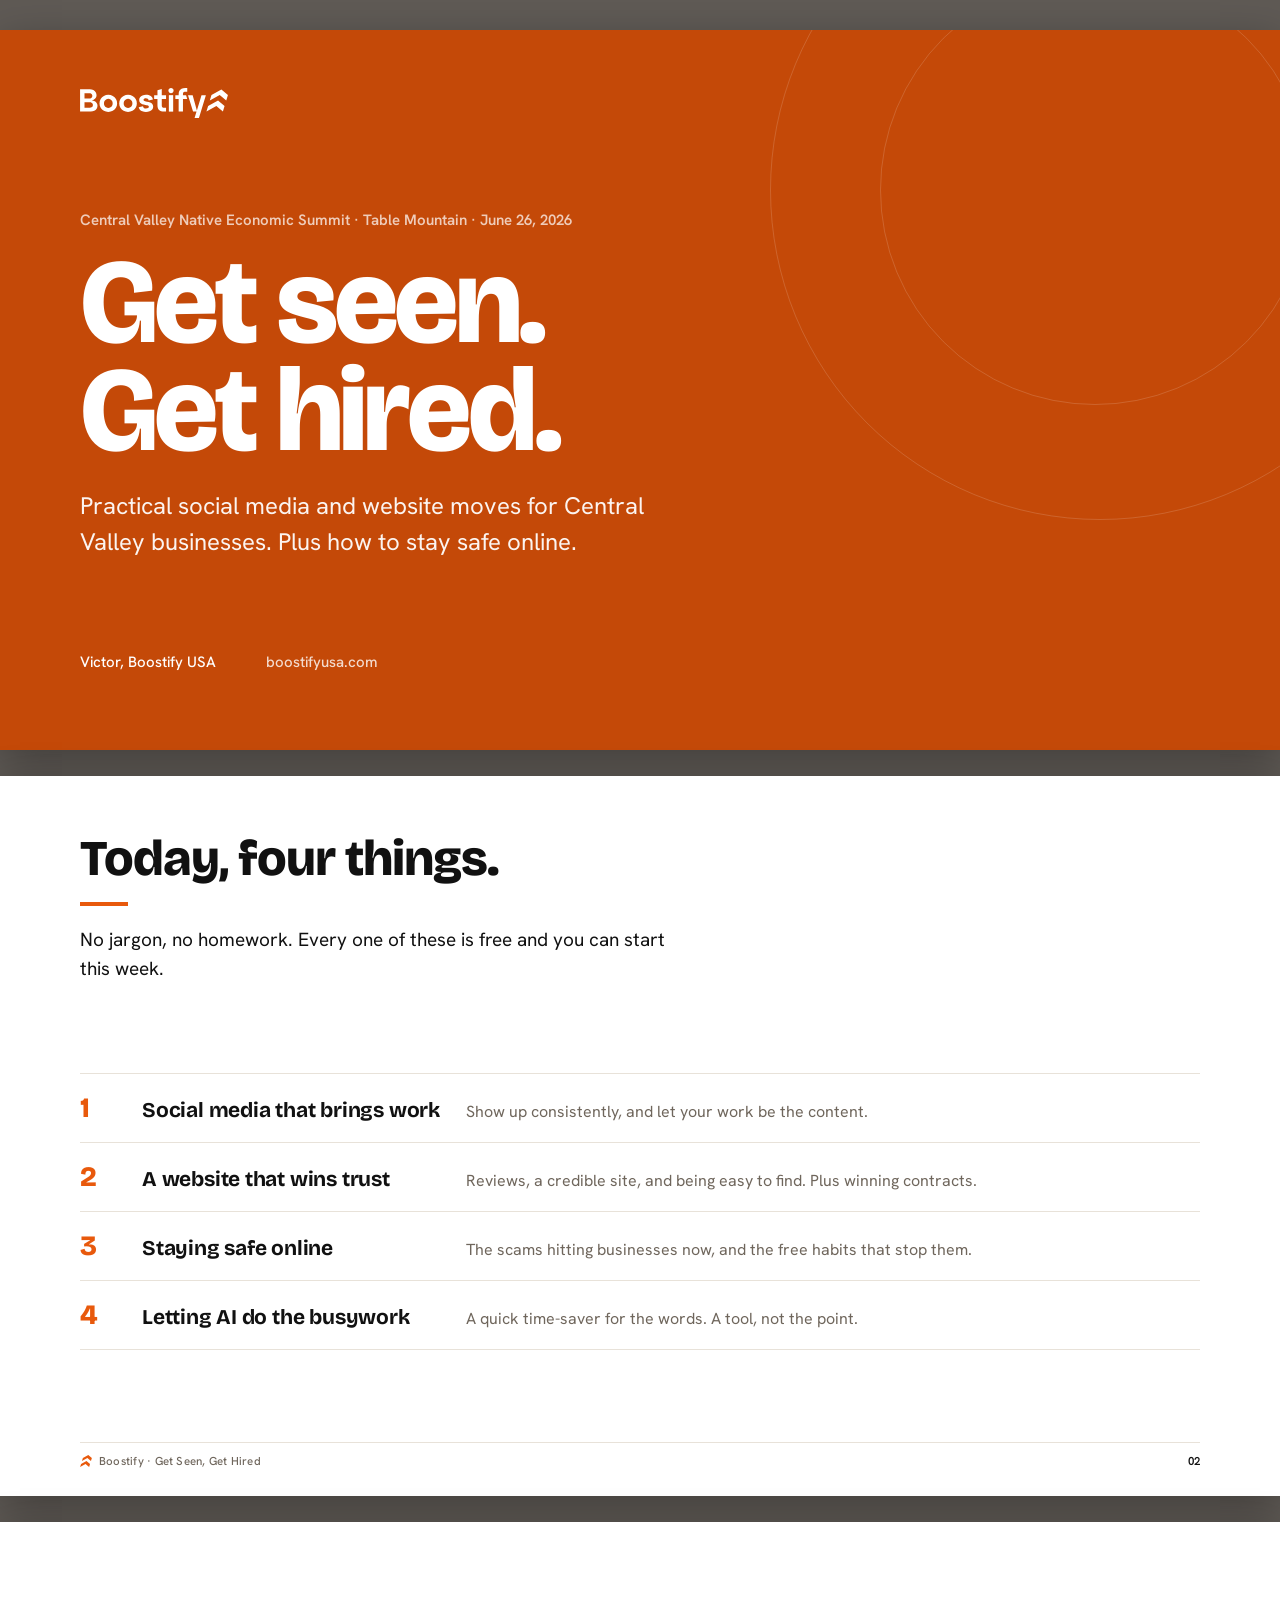
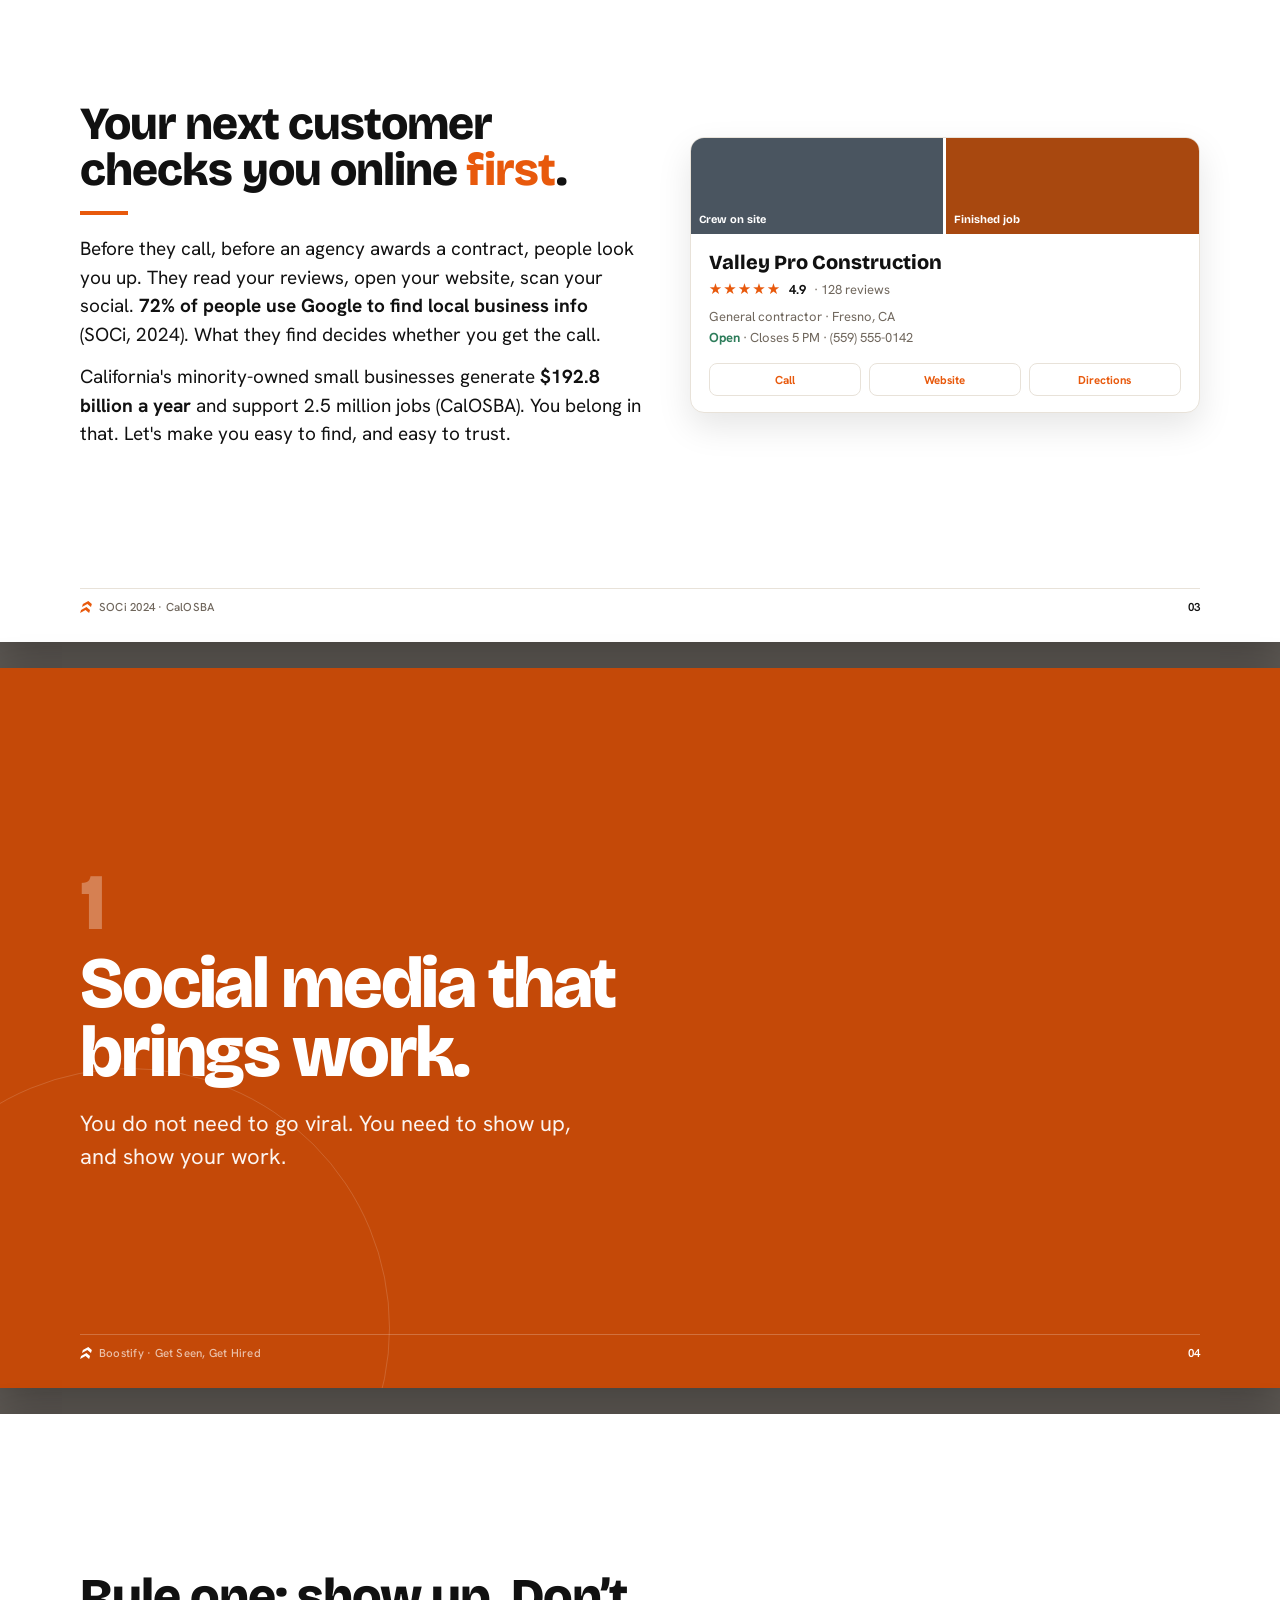
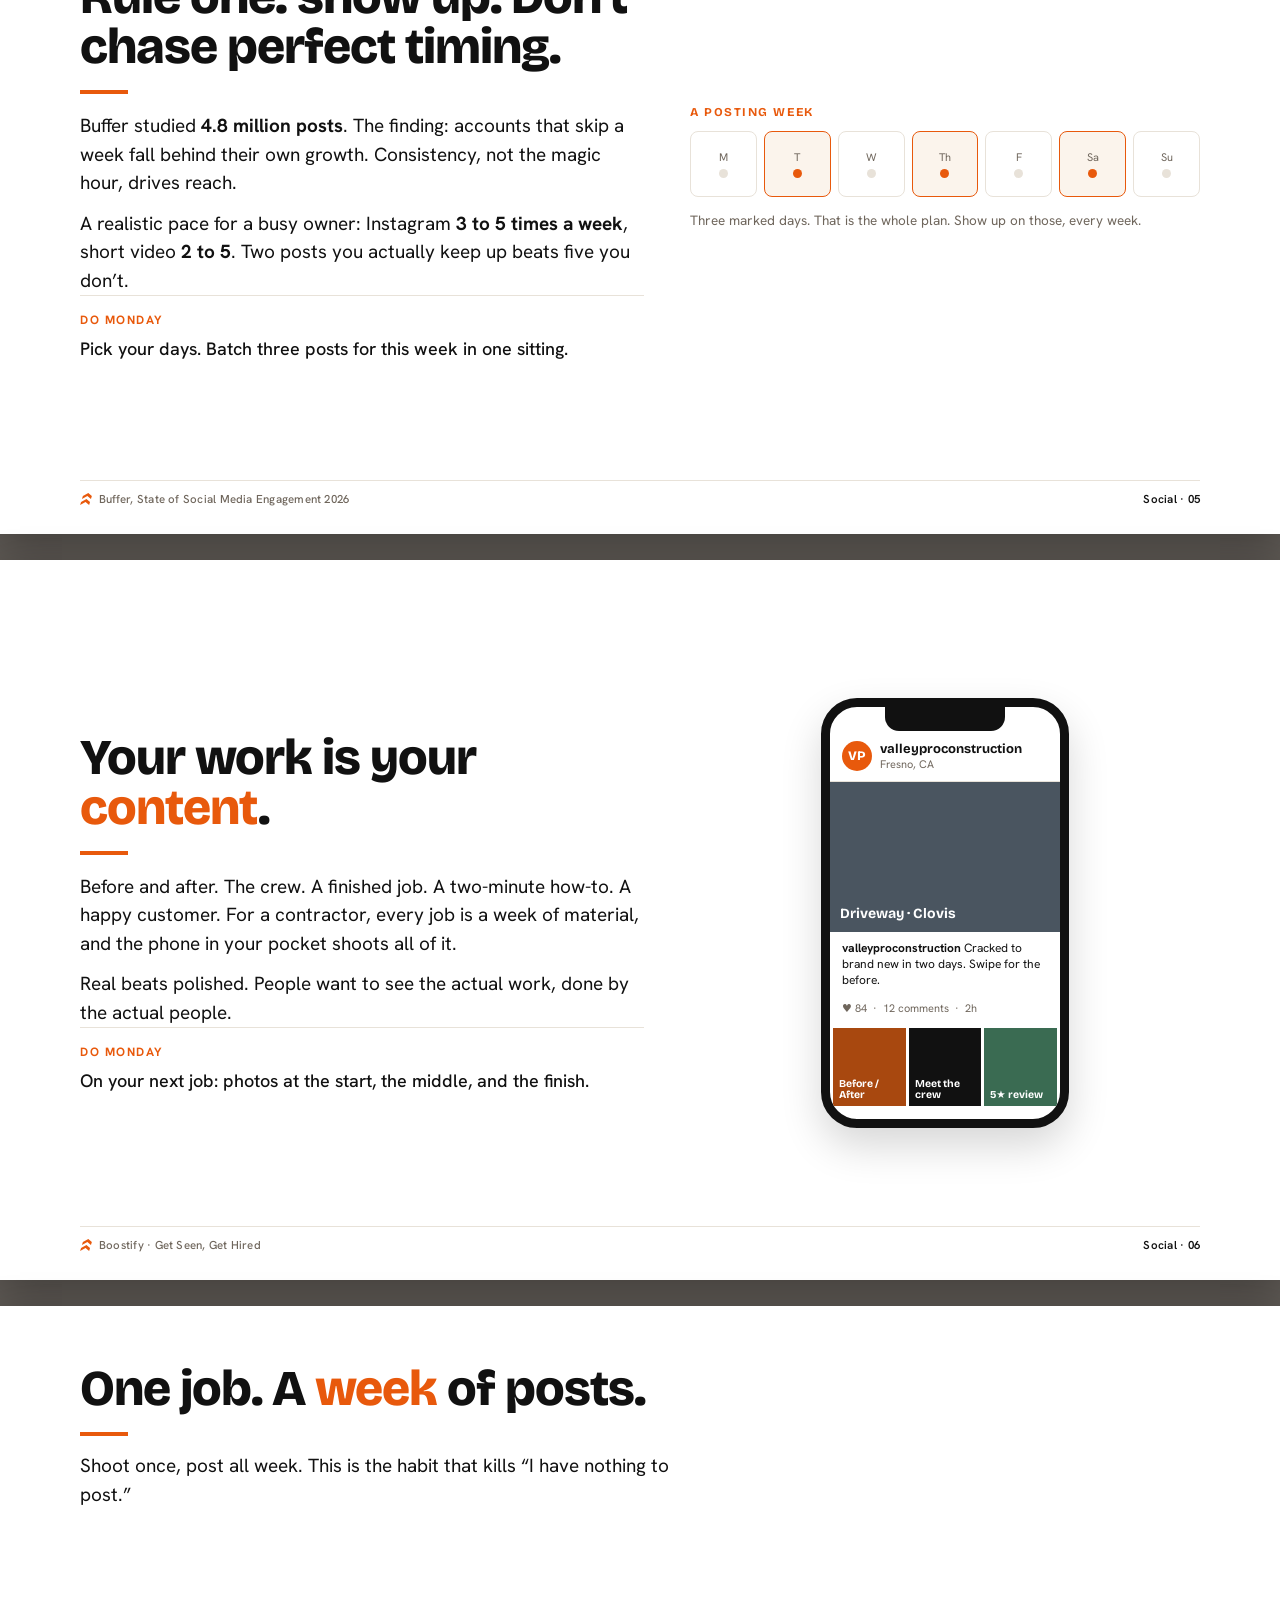
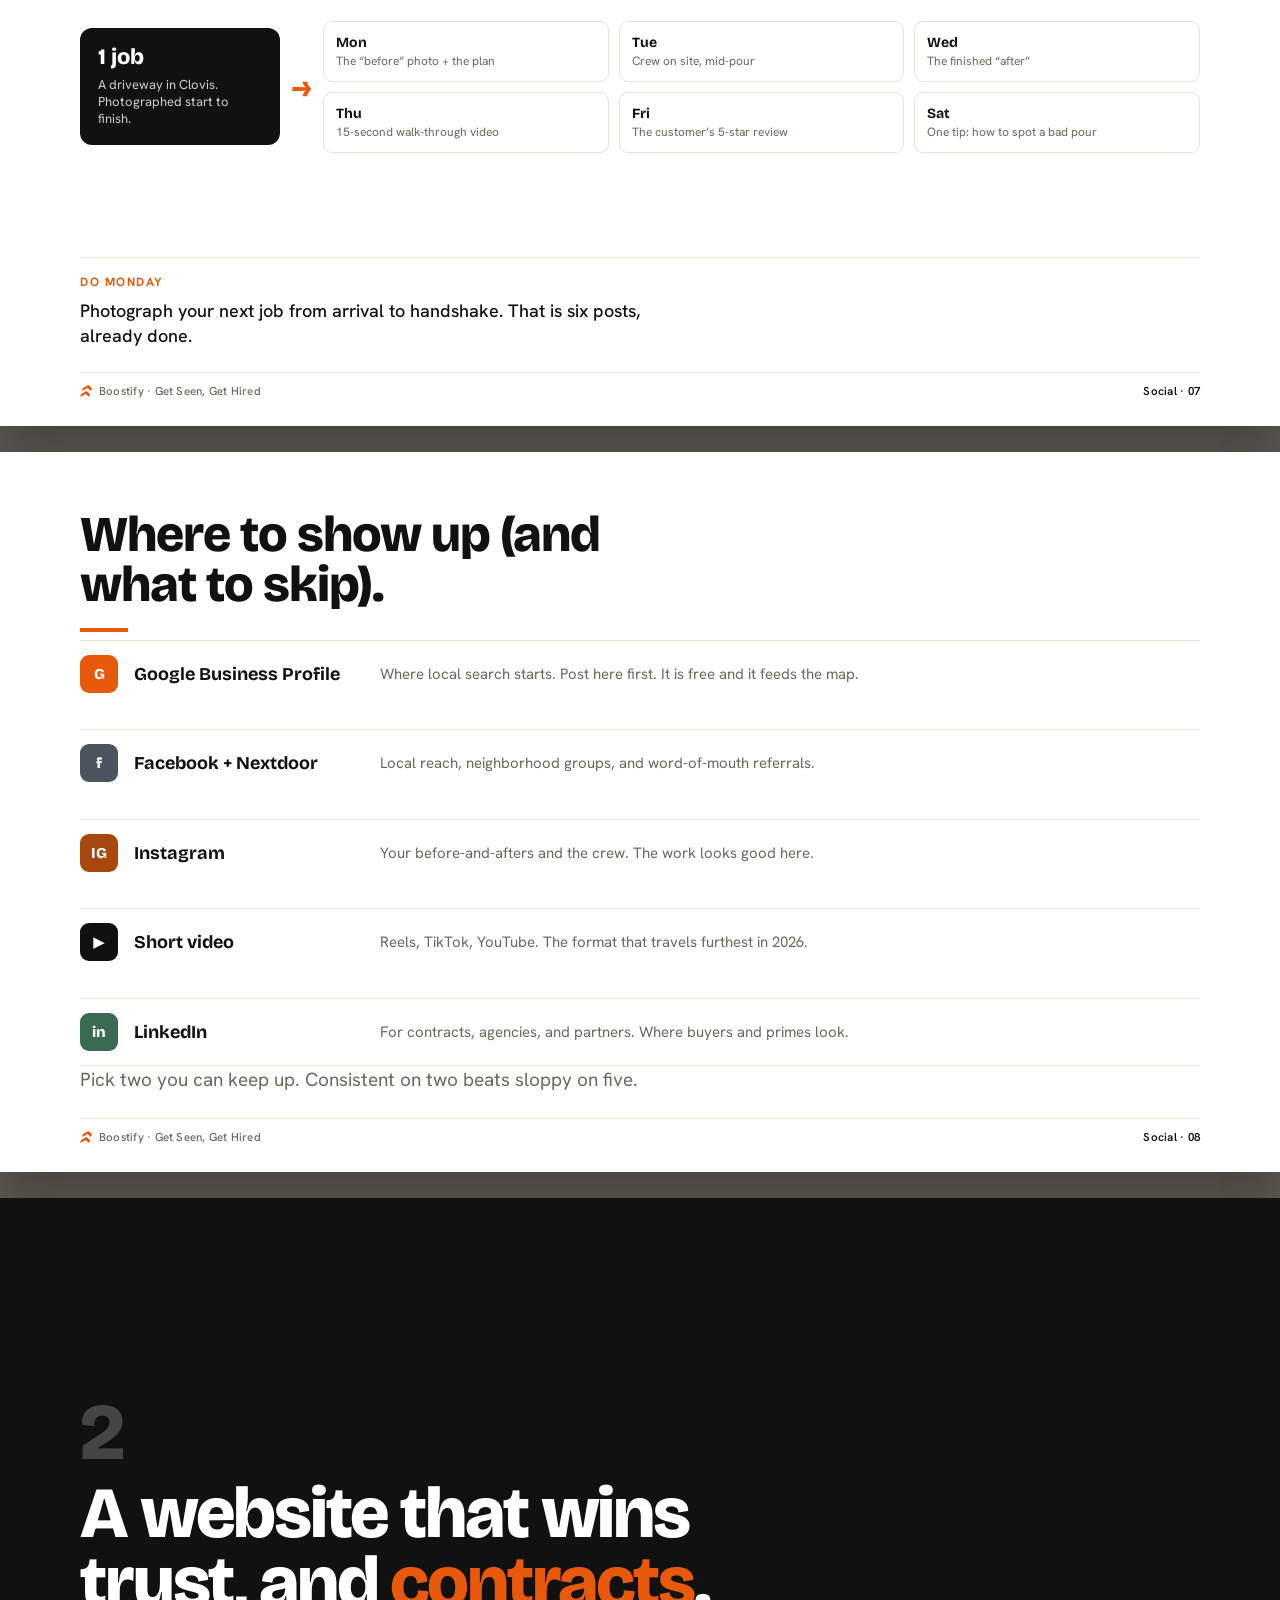
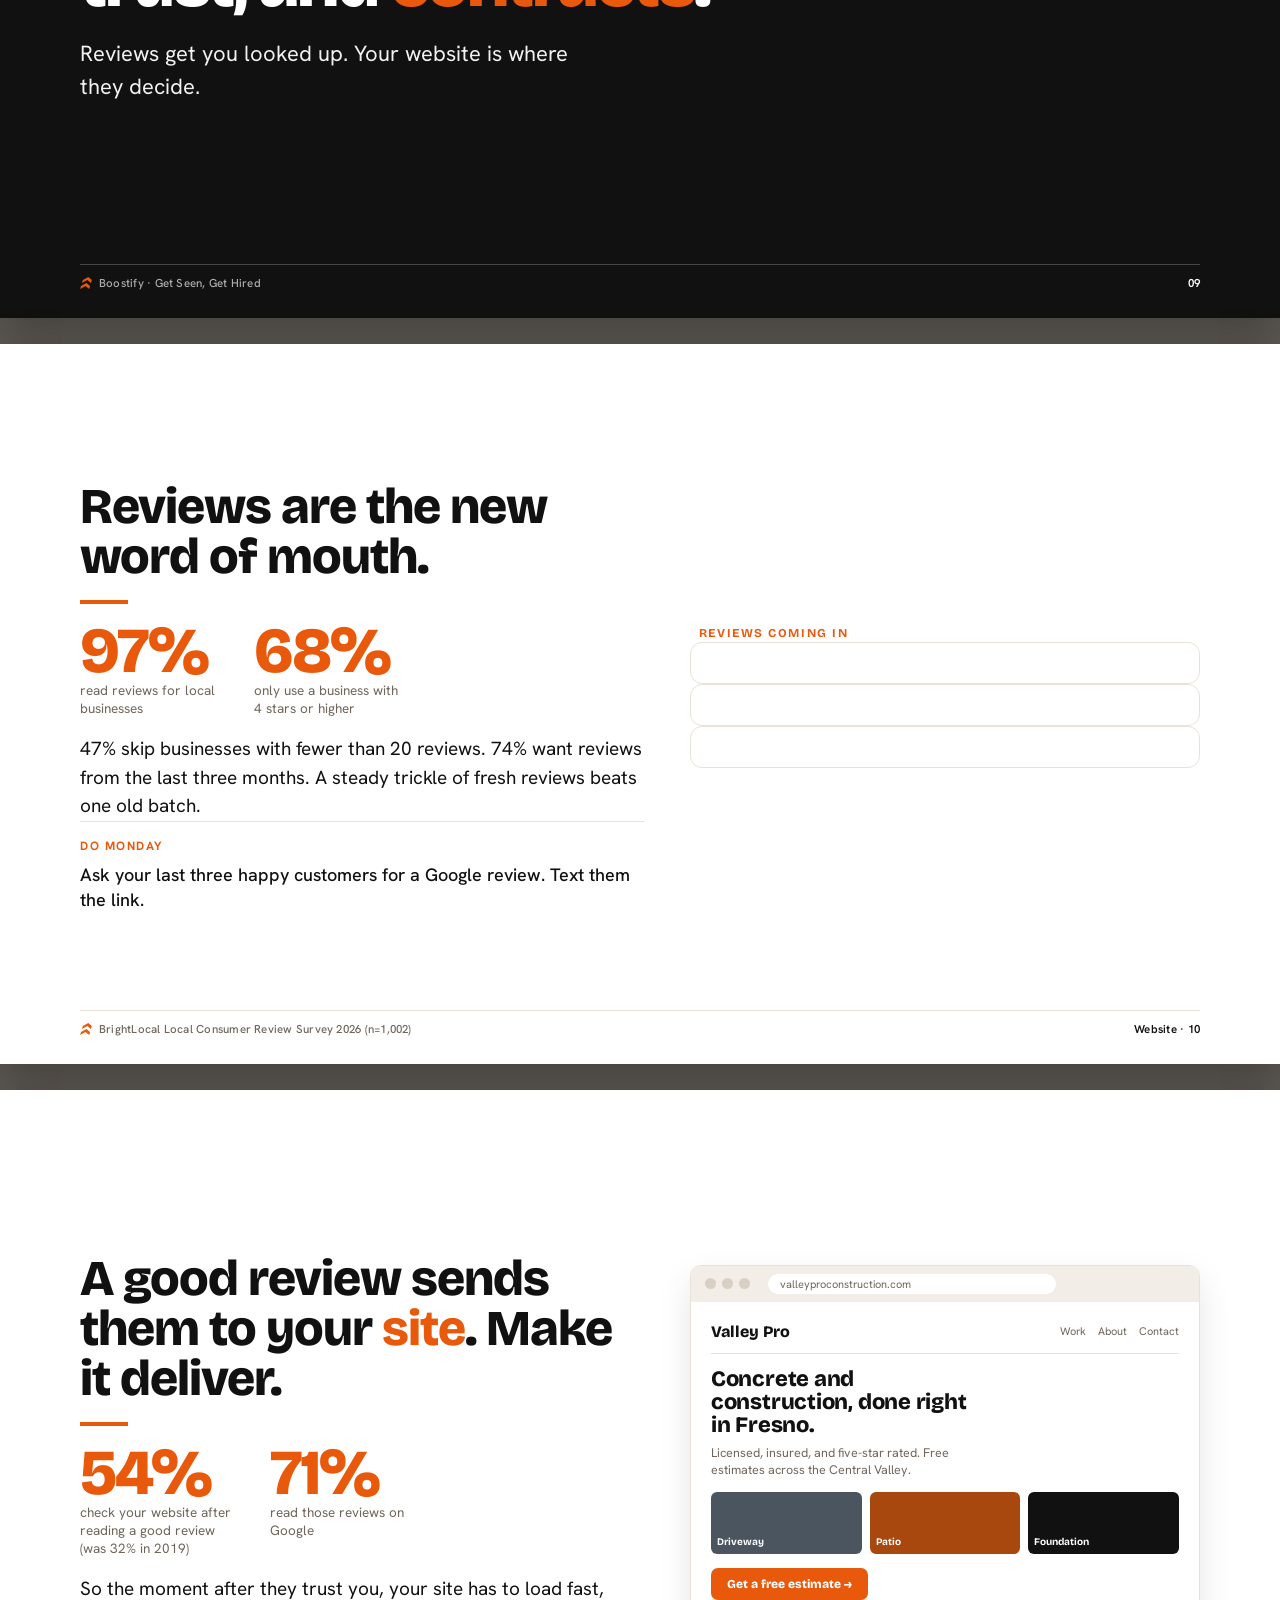
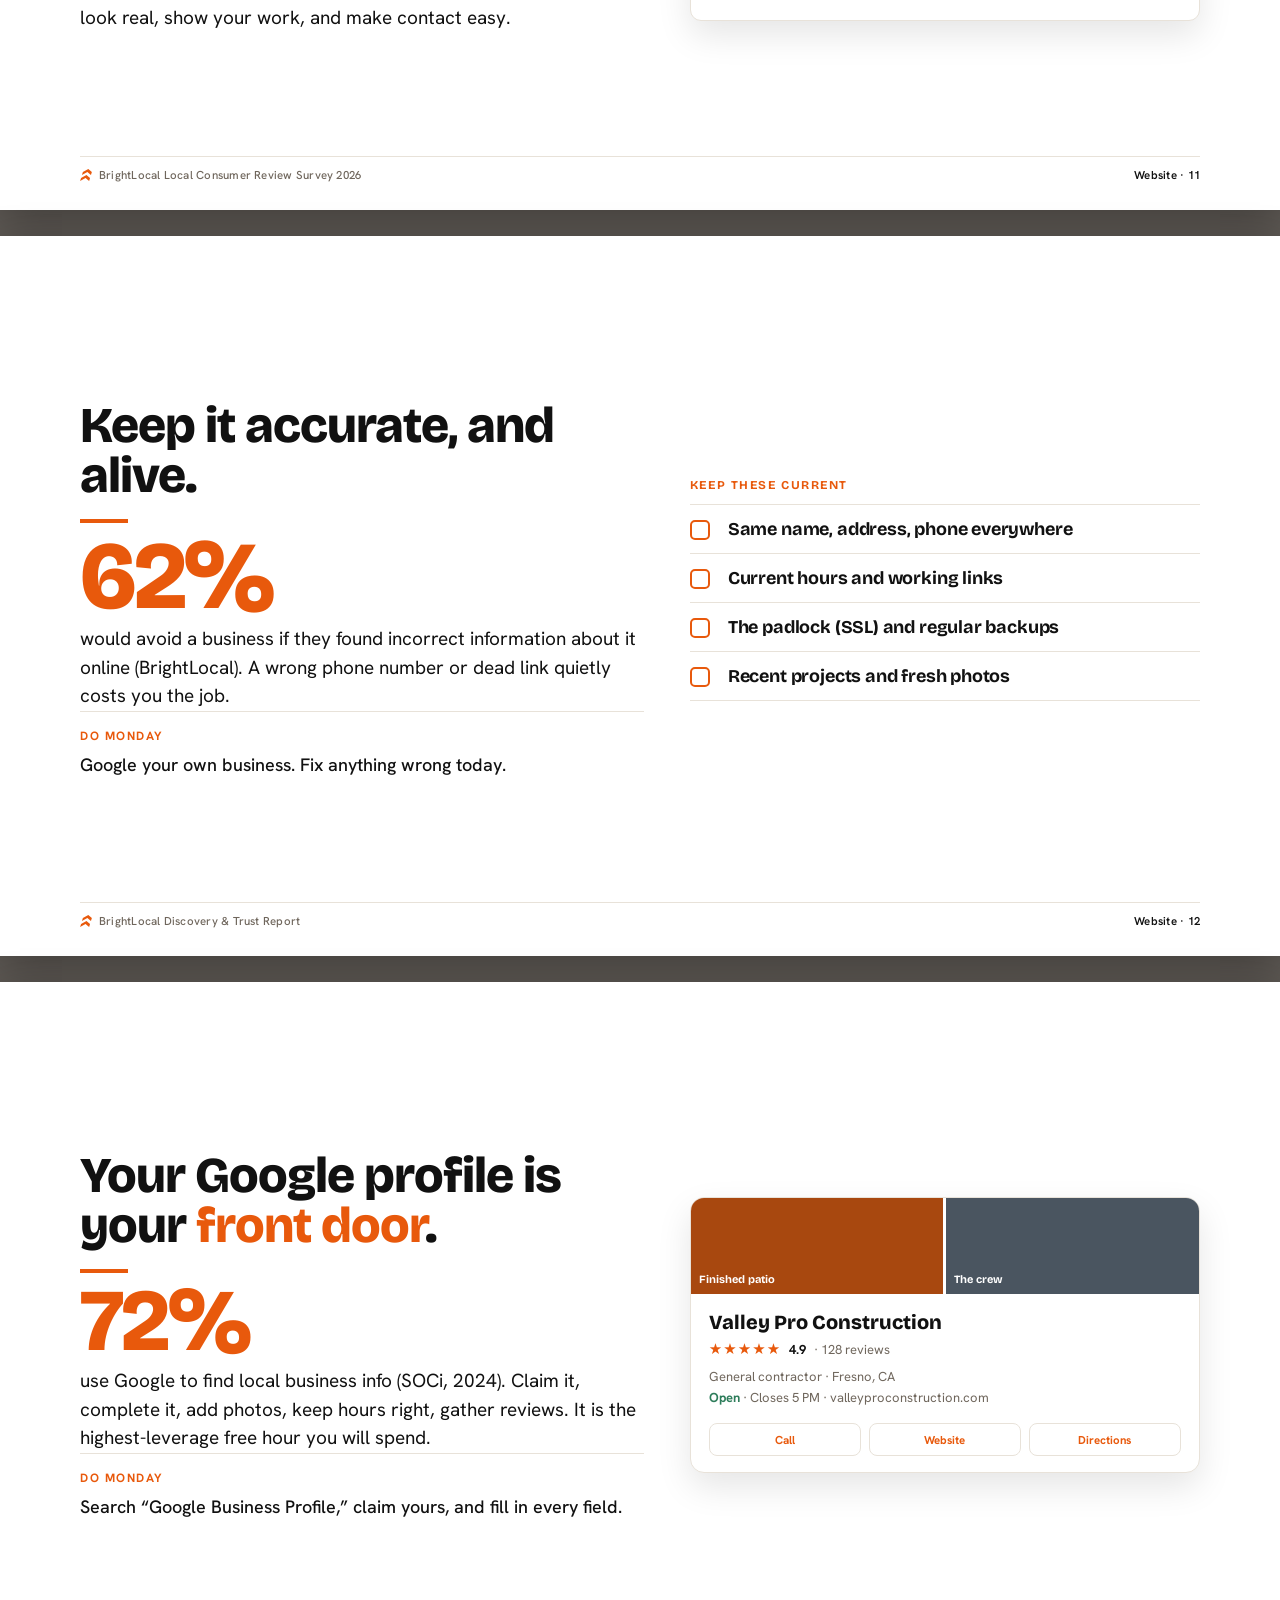
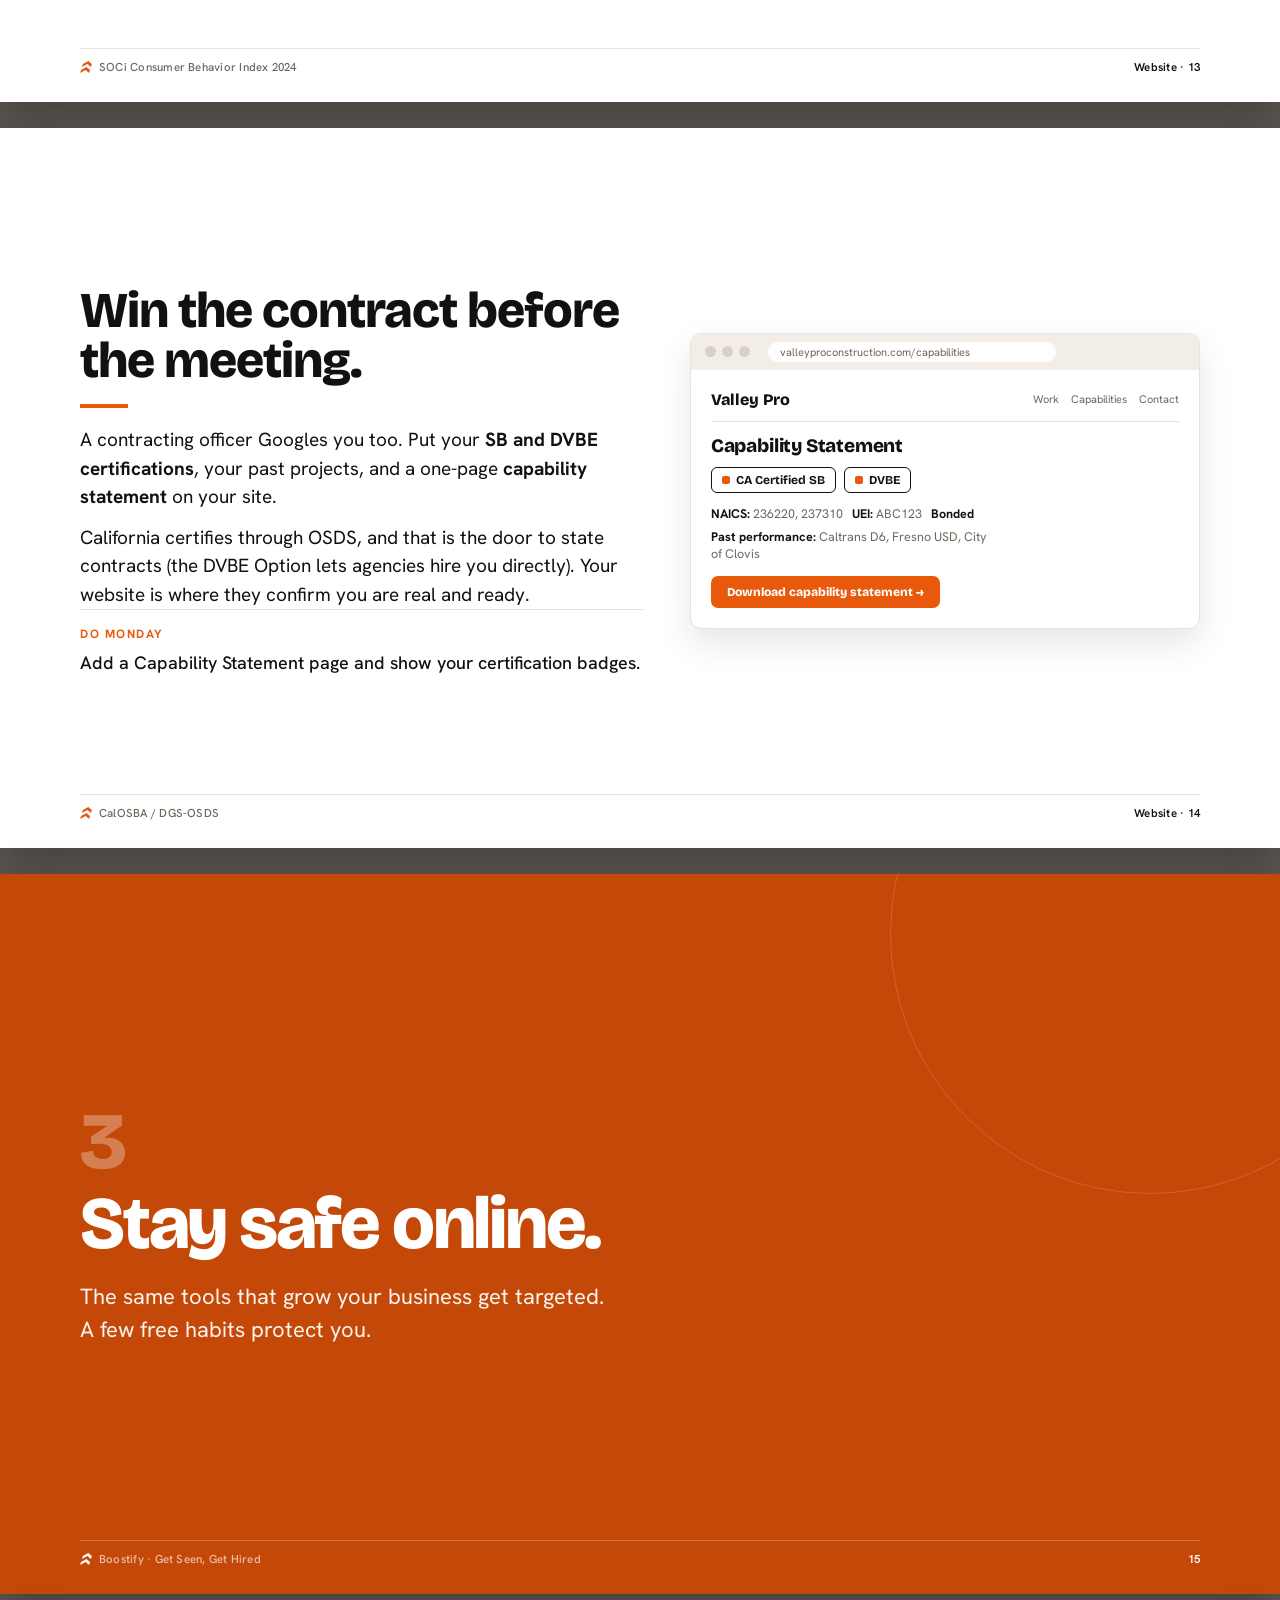
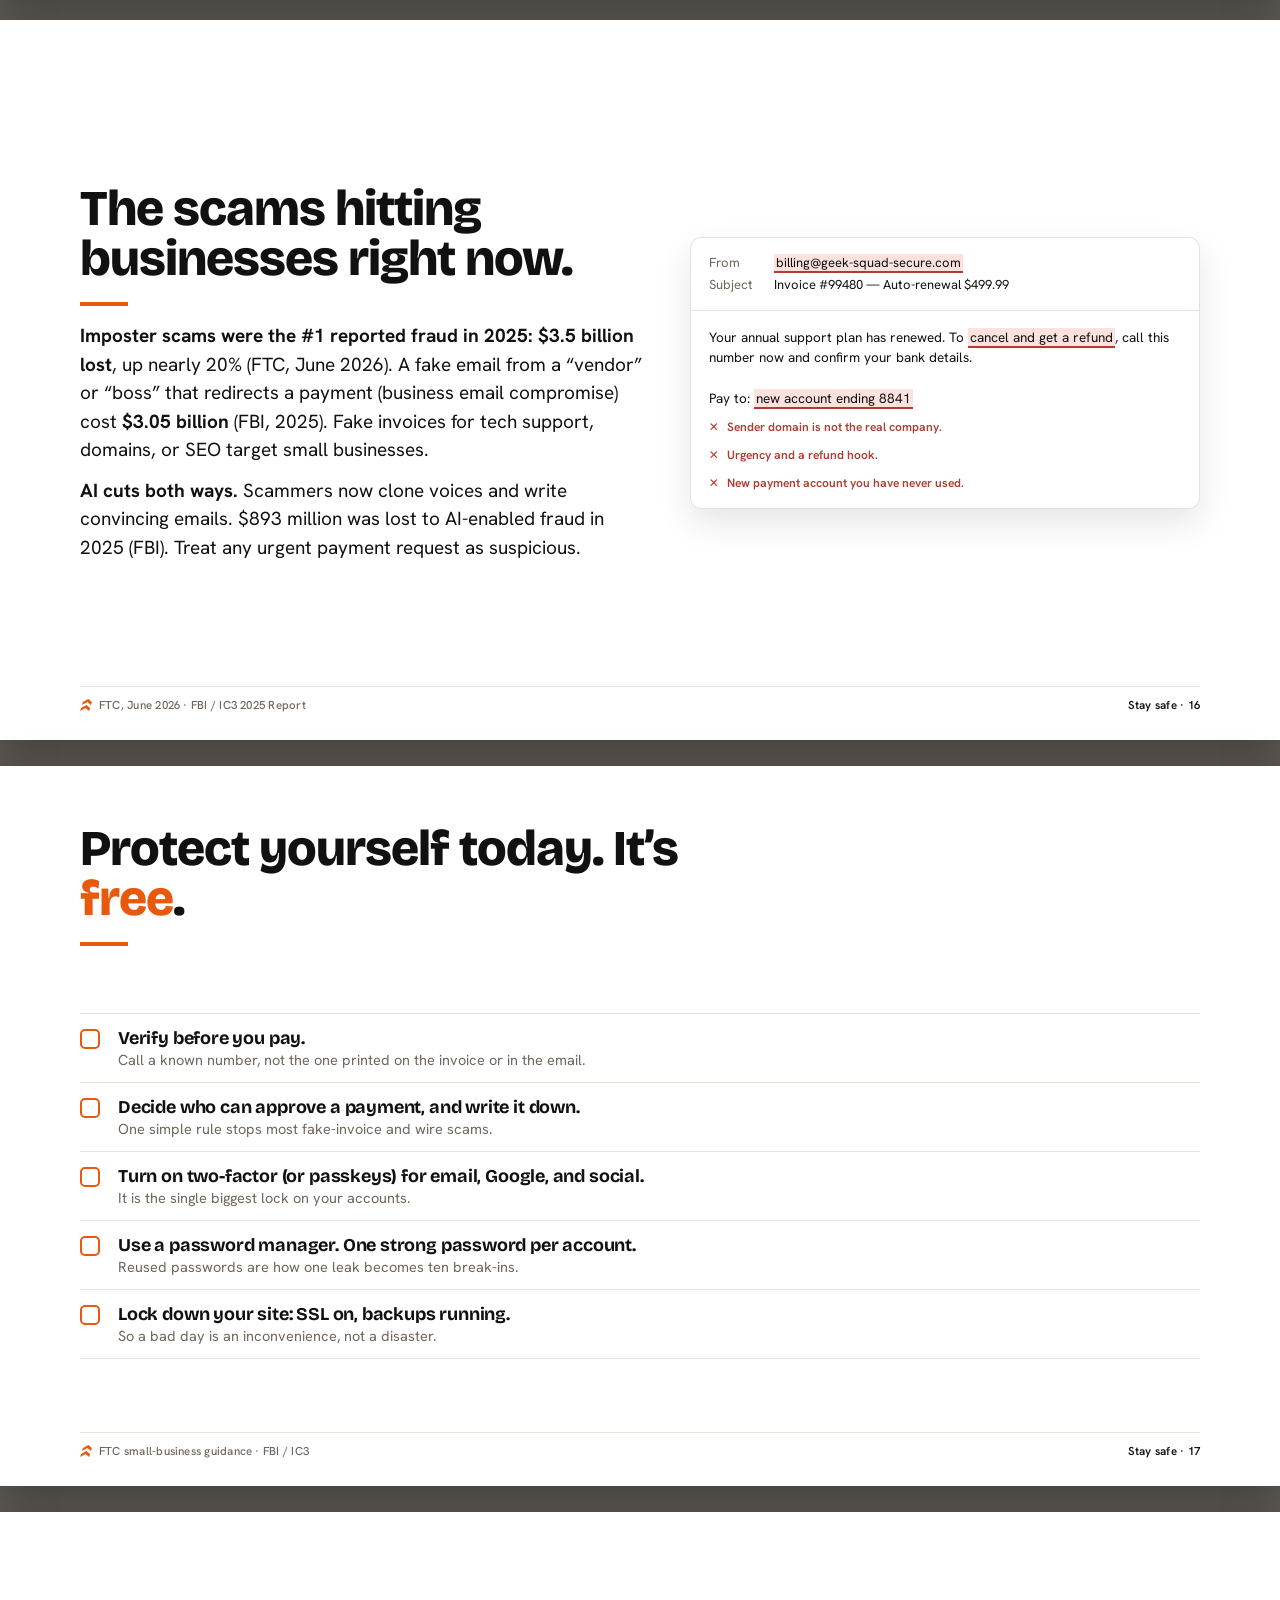
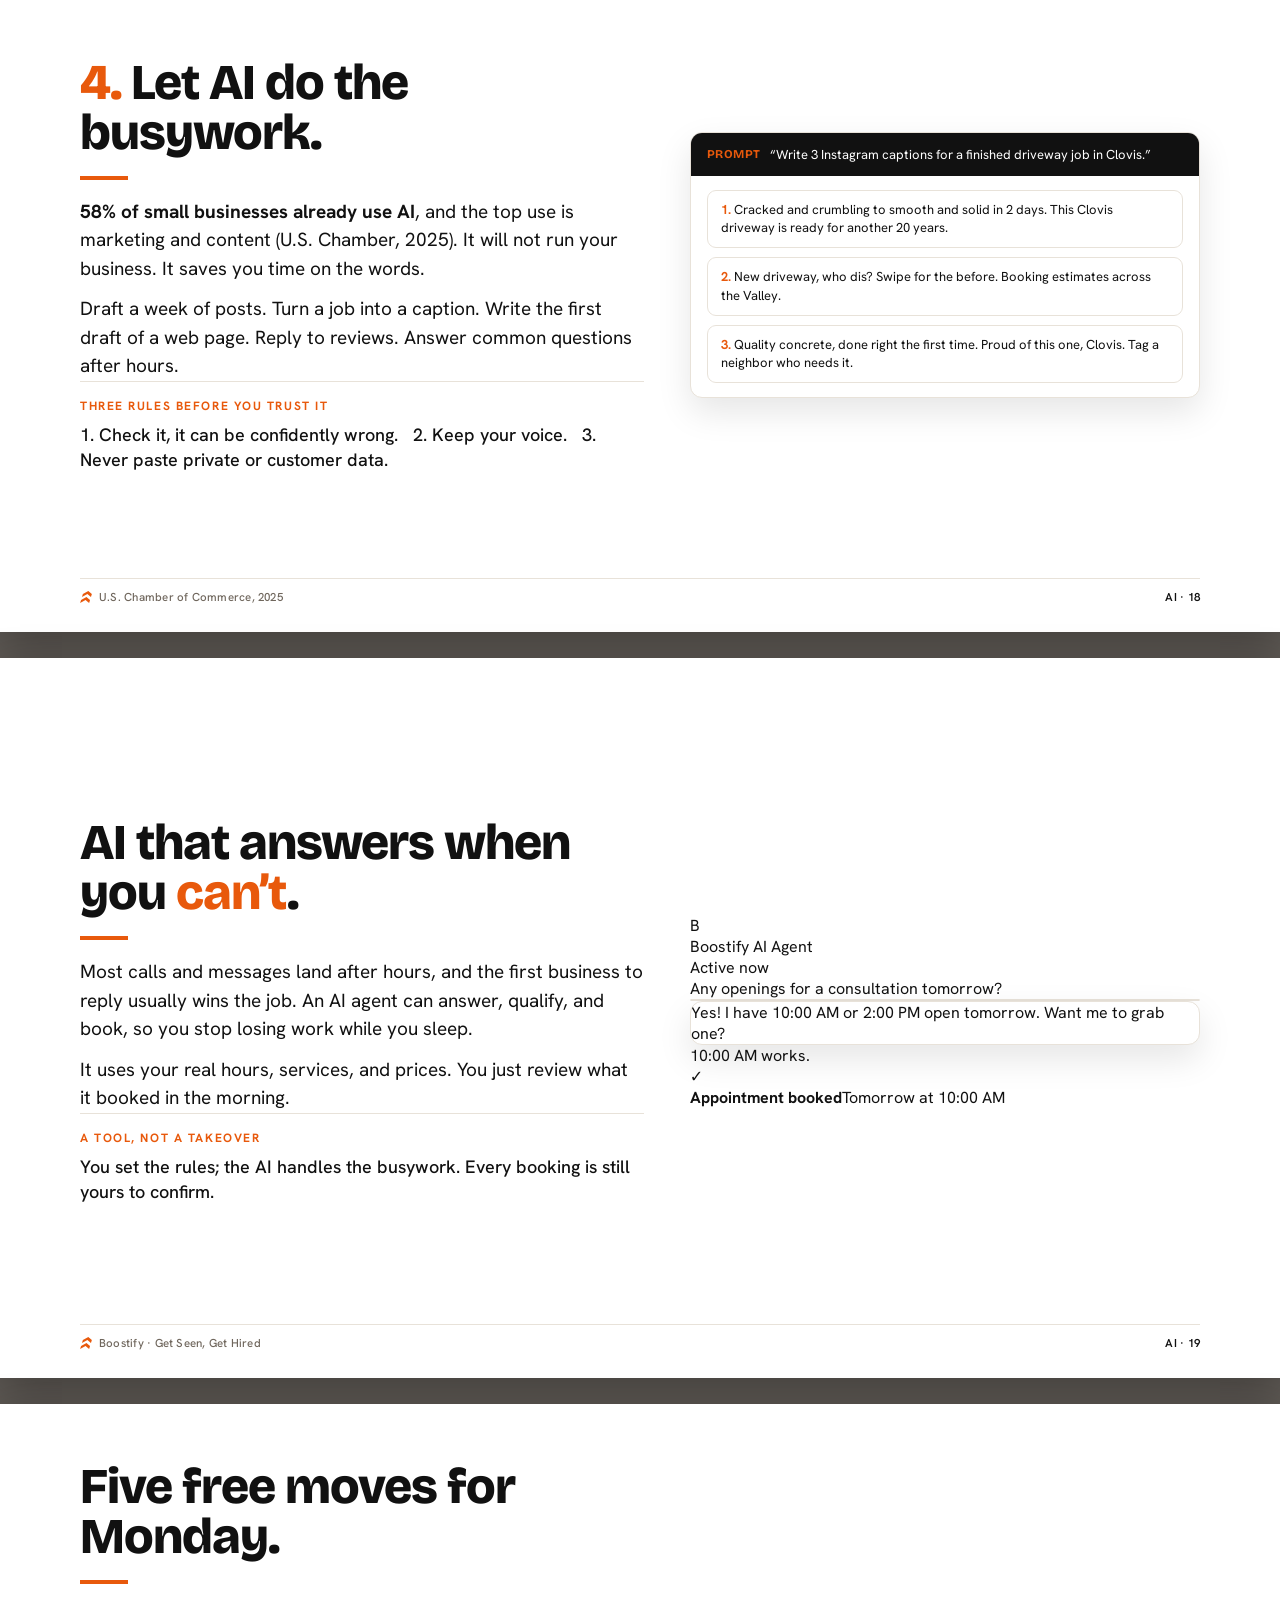
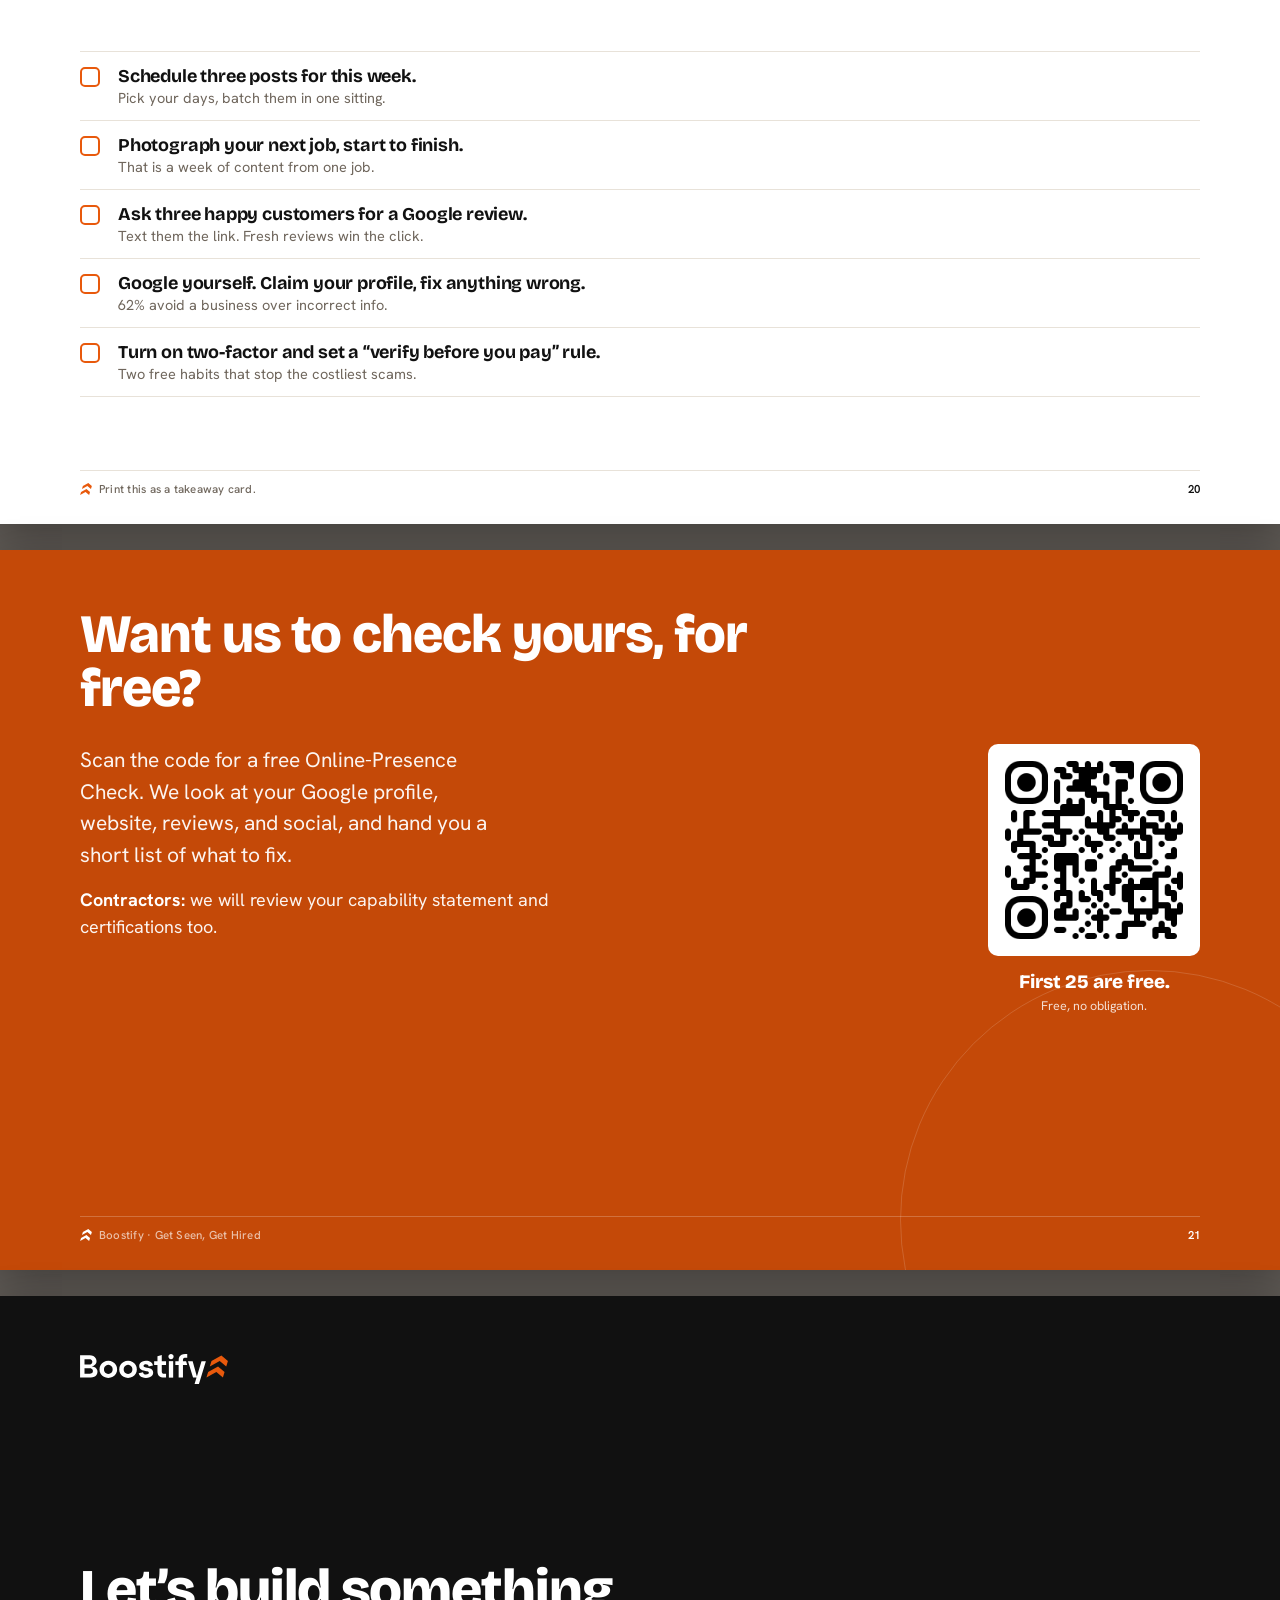
==== commit 1615d319: "Reviews feed, AI agent slide, site retheme, control fixes - Slide 10: live "reviews coming in" stack" ====
--- a/_source-deck.html
+++ b/_source-deck.html
@@ -8,7 +8,7 @@
 <link href="https://fonts.googleapis.com/css2?family=Bricolage+Grotesque:opsz,wght@12..96,400;12..96,600;12..96,700;12..96,800&family=Hanken+Grotesk:wght@400;500;600;700&display=swap" rel="stylesheet">
 <style>
   :root{
-    --ink:#1A1511; --paper:#FFFFFF; --orange:#D2571A; --fill:#C44E13; --gold:#E7A52B;
+    --ink:#111111; --paper:#FFFFFF; --orange:#E8590C; --fill:#C44908; --gold:#E8590C;
     --mute:#6F665C; --rule:#E8E2D9; --cream:#FBF4EC; --green:#2E7D5B; --red:#B23A2E;
     --disp:'Bricolage Grotesque','Arial Narrow',system-ui,sans-serif;
     --body:'Hanken Grotesk',system-ui,sans-serif;
@@ -24,12 +24,12 @@
   @media print{body{background:#fff; display:block; padding:0; gap:0;} .slide{box-shadow:none; break-after:page;} .slide:last-child{break-after:auto;}}
 
   h2{font-family:var(--disp); font-weight:800; font-size:50px; line-height:1.0; letter-spacing:-.02em; max-width:20ch;}
-  .o{color:var(--orange);} .dark .o,.fill .o{color:var(--gold);}
+  .o{color:var(--orange);} .dark .o{color:var(--gold);} .fill .o{color:#fff;}
   .lead{font-size:19px; line-height:1.5; color:var(--ink); max-width:54ch;}
   .dark .lead,.fill .lead{color:rgba(255,255,255,.94);}
   .mute{color:var(--mute);} .dark .mute,.fill .mute{color:rgba(255,255,255,.72);}
   b,strong{font-weight:700;}
-  hr.mark{width:48px; height:4px; background:var(--orange); border:0; margin:18px 0 0;} .fill hr.mark,.dark hr.mark{background:var(--gold);}
+  hr.mark{width:48px; height:4px; background:var(--orange); border:0; margin:18px 0 0;} .dark hr.mark{background:var(--gold);} .fill hr.mark{background:#fff;}
   .foot{position:absolute; left:80px; right:80px; bottom:28px; display:flex; justify-content:space-between; align-items:center;
     border-top:1px solid var(--rule); padding-top:10px; font-size:11.5px; font-weight:500; letter-spacing:.02em; color:var(--mute);}
   .foot .r{font-weight:600; color:var(--ink);}
@@ -38,13 +38,13 @@
   .foot>span:first-child::before{content:""; width:12px; height:12px; flex:none; background-color:var(--orange);
     -webkit-mask:url("data:image/svg+xml,%3Csvg%20xmlns%3D%22http%3A//www.w3.org/2000/svg%22%20viewBox%3D%220%200%20534.58%20545.72%22%3E%3Cpath%20d%3D%22M492.81%2C272.86l-162.88-136.43-246.41%2C136.43%2C41.76-136.43L371.69%2C0l162.88%2C136.43-41.76%2C136.43ZM451.05%2C409.29l-162.88-136.43L41.76%2C409.29%2C0%2C545.72l246.41-136.43%2C162.88%2C136.43%2C41.76-136.43Z%22/%3E%3C/svg%3E") center/contain no-repeat;
     mask:url("data:image/svg+xml,%3Csvg%20xmlns%3D%22http%3A//www.w3.org/2000/svg%22%20viewBox%3D%220%200%20534.58%20545.72%22%3E%3Cpath%20d%3D%22M492.81%2C272.86l-162.88-136.43-246.41%2C136.43%2C41.76-136.43L371.69%2C0l162.88%2C136.43-41.76%2C136.43ZM451.05%2C409.29l-162.88-136.43L41.76%2C409.29%2C0%2C545.72l246.41-136.43%2C162.88%2C136.43%2C41.76-136.43Z%22/%3E%3C/svg%3E") center/contain no-repeat;}
-  .dark .foot>span:first-child::before,.fill .foot>span:first-child::before{background-color:var(--gold);}
+  .dark .foot>span:first-child::before{background-color:var(--gold);} .fill .foot>span:first-child::before{background-color:#fff;}
   .logo{font-family:var(--disp); font-weight:800; font-size:23px; display:flex; align-items:center; gap:7px;} .logo .c{color:var(--orange);}
   .fill .logo,.fill .logo .c,.dark .logo,.dark .logo .c{color:#fff;}
   .brandmark{height:30px; width:148px; display:block;} /* real Boostify mark; color set by parent .logo */
   .dark .brandmark{color:#fff;} .fill .brandmark{color:#fff;}
   .act{margin-top:auto; padding-top:16px; border-top:1px solid var(--rule);} .dark .act,.fill .act{border-color:rgba(255,255,255,.25);}
-  .act .l{font-weight:700; font-size:12px; letter-spacing:.13em; text-transform:uppercase; color:var(--orange);} .fill .act .l,.dark .act .l{color:var(--gold);}
+  .act .l{font-weight:700; font-size:12px; letter-spacing:.13em; text-transform:uppercase; color:var(--orange);} .dark .act .l{color:var(--gold);} .fill .act .l{color:#fff;}
   .act p{font-size:18px; line-height:1.4; margin-top:8px; max-width:60ch; font-weight:500;}
   .fig{font-family:var(--disp); font-weight:800; color:var(--orange); line-height:.84; letter-spacing:-.03em;} .dark .fig,.fill .fig{color:#fff;}
   .src{font-size:12.5px; color:var(--mute); font-style:italic;} .dark .src,.fill .src{color:rgba(255,255,255,.7);}
@@ -160,7 +160,7 @@
   <div class="logo"><svg class="brandmark" viewBox="0 0 540.41 109.65" role="img" aria-label="Boostify"><use href="#bz-logo"/></svg></div>
   <div style="margin-top:auto;">
     <div class="mute" style="font-weight:600; font-size:15px; margin-bottom:18px;">Central Valley Native Economic Summit · Table Mountain · June 26, 2026</div>
-    <h1 style="font-family:var(--disp); font-weight:800; font-size:120px; line-height:.9; letter-spacing:-.03em;">Get seen.<br><span style="color:var(--gold);">Get hired.</span></h1>
+    <h1 style="font-family:var(--disp); font-weight:800; font-size:120px; line-height:.9; letter-spacing:-.03em;">Get seen.<br><span style="color:#fff;">Get hired.</span></h1>
     <p class="lead" style="font-size:24px; margin-top:24px; max-width:46ch;">Practical social media and website moves for Central Valley businesses. Plus how to stay safe online.</p>
   </div>
   <div style="margin-top:auto; display:flex; gap:50px; font-size:15px; font-weight:500;"><span>Victor, Boostify USA</span><span style="opacity:.8;">boostifyusa.com</span></div>
@@ -317,8 +317,12 @@
       <div class="act"><div class="l">Do Monday</div><p>Ask your last three happy customers for a Google review. Text them the link.</p></div>
     </div>
     <div>
-      <div class="rev" style="margin-bottom:12px;"><div class="stars">★★★★★</div><div class="q">&ldquo;Showed up on time, did exactly what they said, cleaned up after. Hired them for the next job already.&rdquo;</div><div class="who">Maria G. · 2 weeks ago</div></div>
-      <div class="rev"><div class="stars">★★★★★</div><div class="q">&ldquo;Fair price and great communication the whole way through. Highly recommend to anyone in Fresno.&rdquo;</div><div class="who">James R. · 1 month ago</div></div>
+      <div class="label" style="display:flex; align-items:center; gap:9px; margin-bottom:2px;"><span class="livedot"></span>Reviews coming in</div>
+      <div class="revstack" id="revstack">
+        <div class="rev"><div class="stars"></div><div class="q"></div><div class="who"></div></div>
+        <div class="rev"><div class="stars"></div><div class="q"></div><div class="who"></div></div>
+        <div class="rev"><div class="stars"></div><div class="q"></div><div class="who"></div></div>
+      </div>
     </div>
   </div>
   <div class="foot"><span>BrightLocal Local Consumer Review Survey 2026 (n=1,002)</span><span class="r">Website · 10</span></div>
@@ -480,7 +484,32 @@
   <div class="foot"><span>U.S. Chamber of Commerce, 2025</span><span class="r">AI · 18</span></div>
 </section>
 
-<!-- 19 · MONDAY CHECKLIST -->
+<!-- 19 · AI AGENT (chat demo) -->
+<section class="slide">
+  <div class="two">
+    <div>
+      <h2>AI that answers when you <span class="o">can&rsquo;t</span>.</h2><hr class="mark">
+      <p class="lead" style="margin-top:18px;">Most calls and messages land after hours, and the first business to reply usually wins the job. An AI agent can answer, qualify, and book, so you stop losing work while you sleep.</p>
+      <p class="lead" style="margin-top:12px;">It uses your real hours, services, and prices. You just review what it booked in the morning.</p>
+      <div class="act"><div class="l">A tool, not a takeover</div><p>You set the rules; the AI handles the busywork. Every booking is still yours to confirm.</p></div>
+    </div>
+    <div>
+      <div class="chat" id="aichat">
+        <div class="chat-hd"><span class="cbot">B</span><div><div class="cbn">Boostify AI Agent</div><div class="cbs"><span class="livedot"></span>Active now</div></div></div>
+        <div class="chat-body">
+          <div class="msg user" data-s="1">Any openings for a consultation tomorrow?</div>
+          <div class="msg ai typing" data-s="2"><i></i><i></i><i></i></div>
+          <div class="msg ai" data-s="3">Yes! I have 10:00 AM or 2:00 PM open tomorrow. Want me to grab one?</div>
+          <div class="msg user" data-s="4">10:00 AM works.</div>
+          <div class="chat-badge" data-s="5"><span class="ck">&#10003;</span><div><b>Appointment booked</b><span>Tomorrow at 10:00 AM</span></div></div>
+        </div>
+      </div>
+    </div>
+  </div>
+  <div class="foot"><span>Boostify · Get Seen, Get Hired</span><span class="r">AI · 19</span></div>
+</section>
+
+<!-- 20 · MONDAY CHECKLIST -->
 <section class="slide">
   <h2>Five free moves for Monday.</h2><hr class="mark">
   <div class="check" style="flex:1 1 auto; display:flex; flex-direction:column; justify-content:center;">
@@ -490,7 +519,7 @@
     <div class="row"><div class="bx"></div><div><div class="h">Google yourself. Claim your profile, fix anything wrong.</div><div class="s">62% avoid a business over incorrect info.</div></div></div>
     <div class="row"><div class="bx"></div><div><div class="h">Turn on two-factor and set a &ldquo;verify before you pay&rdquo; rule.</div><div class="s">Two free habits that stop the costliest scams.</div></div></div>
   </div>
-  <div class="foot"><span>Print this as a takeaway card.</span><span class="r">19</span></div>
+  <div class="foot"><span>Print this as a takeaway card.</span><span class="r">20</span></div>
 </section>
 
 <!-- 20 · CTA -->
@@ -507,10 +536,10 @@
         <img src="[data-uri]" alt="Scan for a free Online-Presence Check (boostifyusa.com/check)" style="width:192px;height:192px;display:block;" />
       </div>
       <div style="font-family:var(--disp); font-weight:800; font-size:19px; margin-top:14px;">First 25 are free.</div>
-      <div style="font-size:12.5px; color:var(--gold); margin-top:4px;">Free, no obligation.</div>
-    </div>
-  </div>
-  <div class="foot"><span>Boostify · Get Seen, Get Hired</span><span class="r">20</span></div>
+      <div style="font-size:12.5px; color:rgba(255,255,255,.82); margin-top:4px;">Free, no obligation.</div>
+    </div>
+  </div>
+  <div class="foot"><span>Boostify · Get Seen, Get Hired</span><span class="r">21</span></div>
 </section>
 
 <!-- 21 · CLOSING -->
@@ -529,7 +558,7 @@
       <span style="font-family:var(--disp); font-weight:700; font-size:18px;">boostifyusa.com</span>
     </div>
   </div>
-  <div class="foot"><span>Powering tomorrow, today.</span><span class="r">21</span></div>
+  <div class="foot"><span>Powering tomorrow, today.</span><span class="r">22</span></div>
 </section>
 
 <!-- 22 · APPENDIX run of show -->
@@ -545,7 +574,7 @@
     <tr><td><b>0:50&ndash;0:55</b></td><td><b>AI + checklist</b></td><td>AI as a time-saver (one demo), then the five Monday moves.</td></tr>
     <tr><td><b>0:55&ndash;1:00</b></td><td><b>Ask + Q&amp;A</b></td><td>Free online-presence check, QR, questions.</td></tr>
   </table>
-  <div class="foot"><span>Boostify · Internal guide</span><span class="r">22</span></div>
+  <div class="foot"><span>Boostify · Internal guide</span><span class="r">23</span></div>
 </section>
 
 <!-- 23 · APPENDIX sources -->
@@ -582,7 +611,7 @@
       </div>
     </div>
   </div>
-  <div class="foot"><span>Boostify · Internal guide</span><span class="r">23</span></div>
+  <div class="foot"><span>Boostify · Internal guide</span><span class="r">24</span></div>
 </section>
 
 </body>
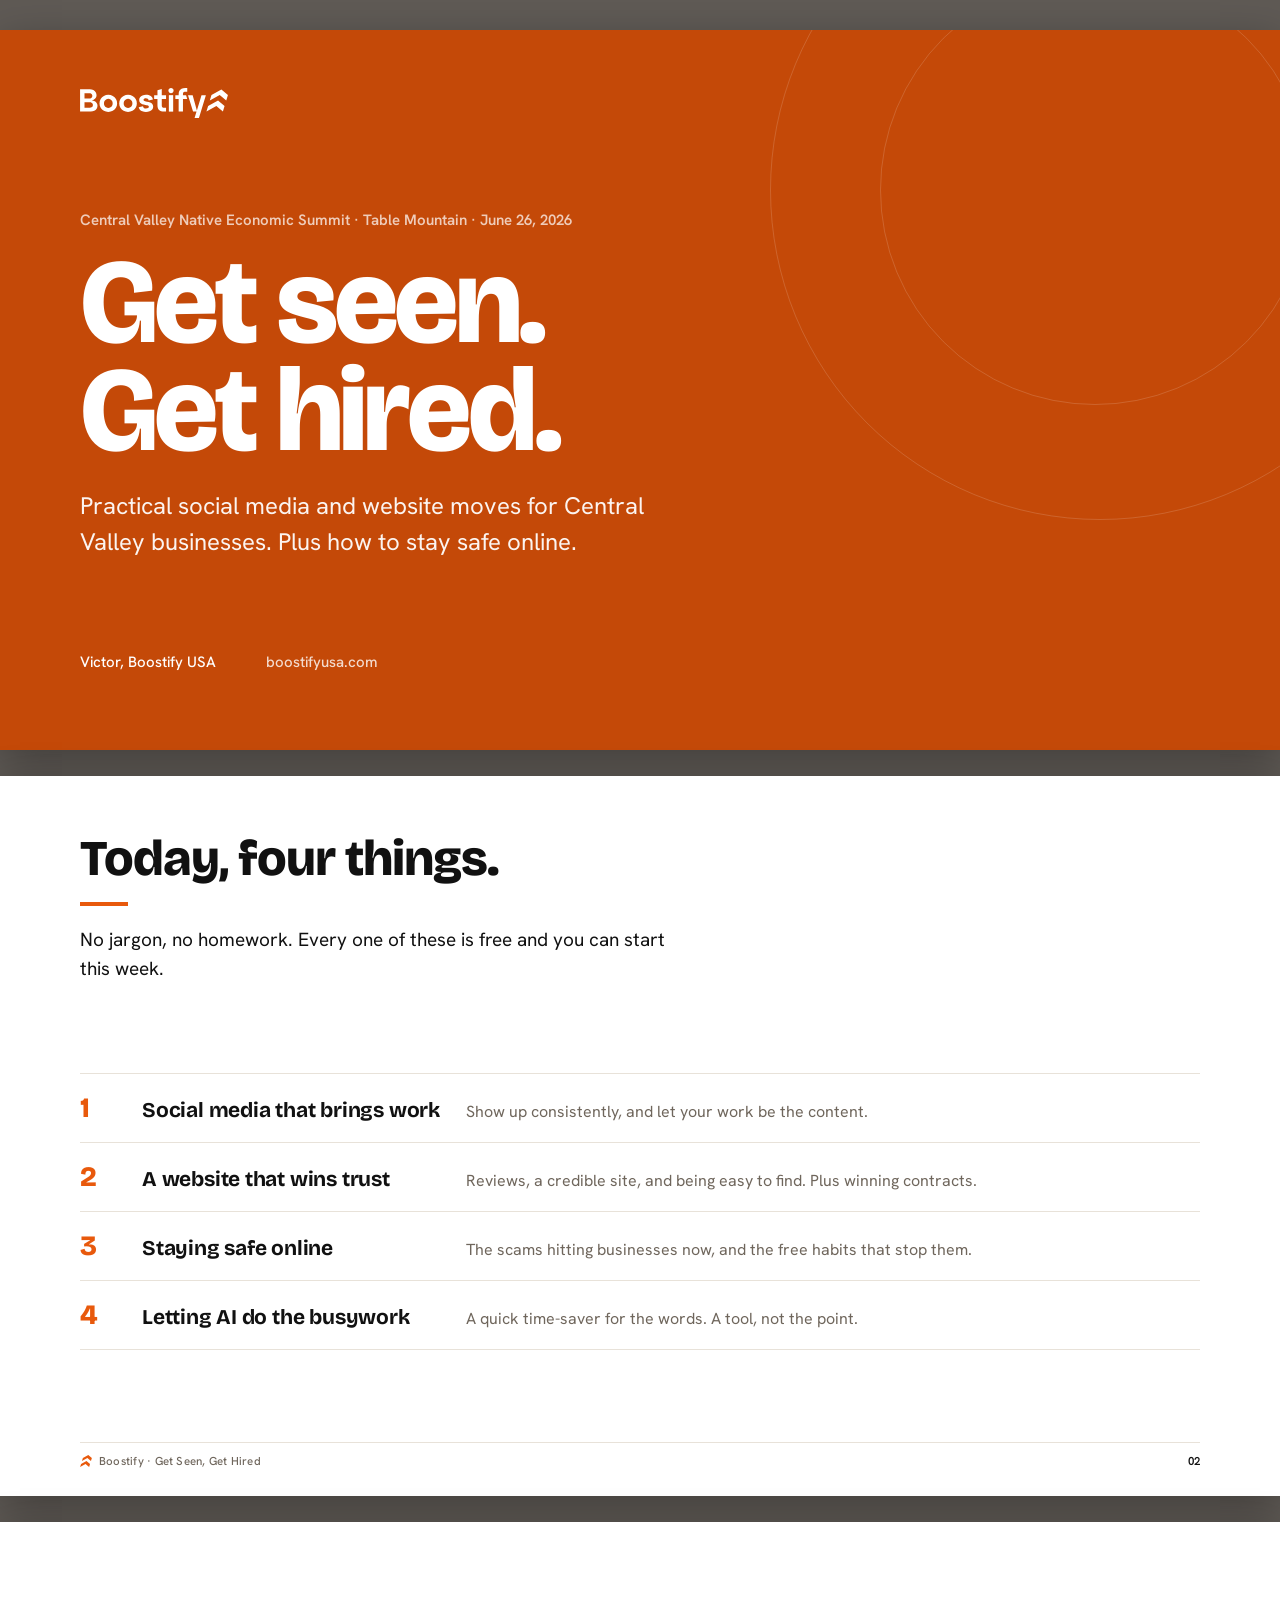
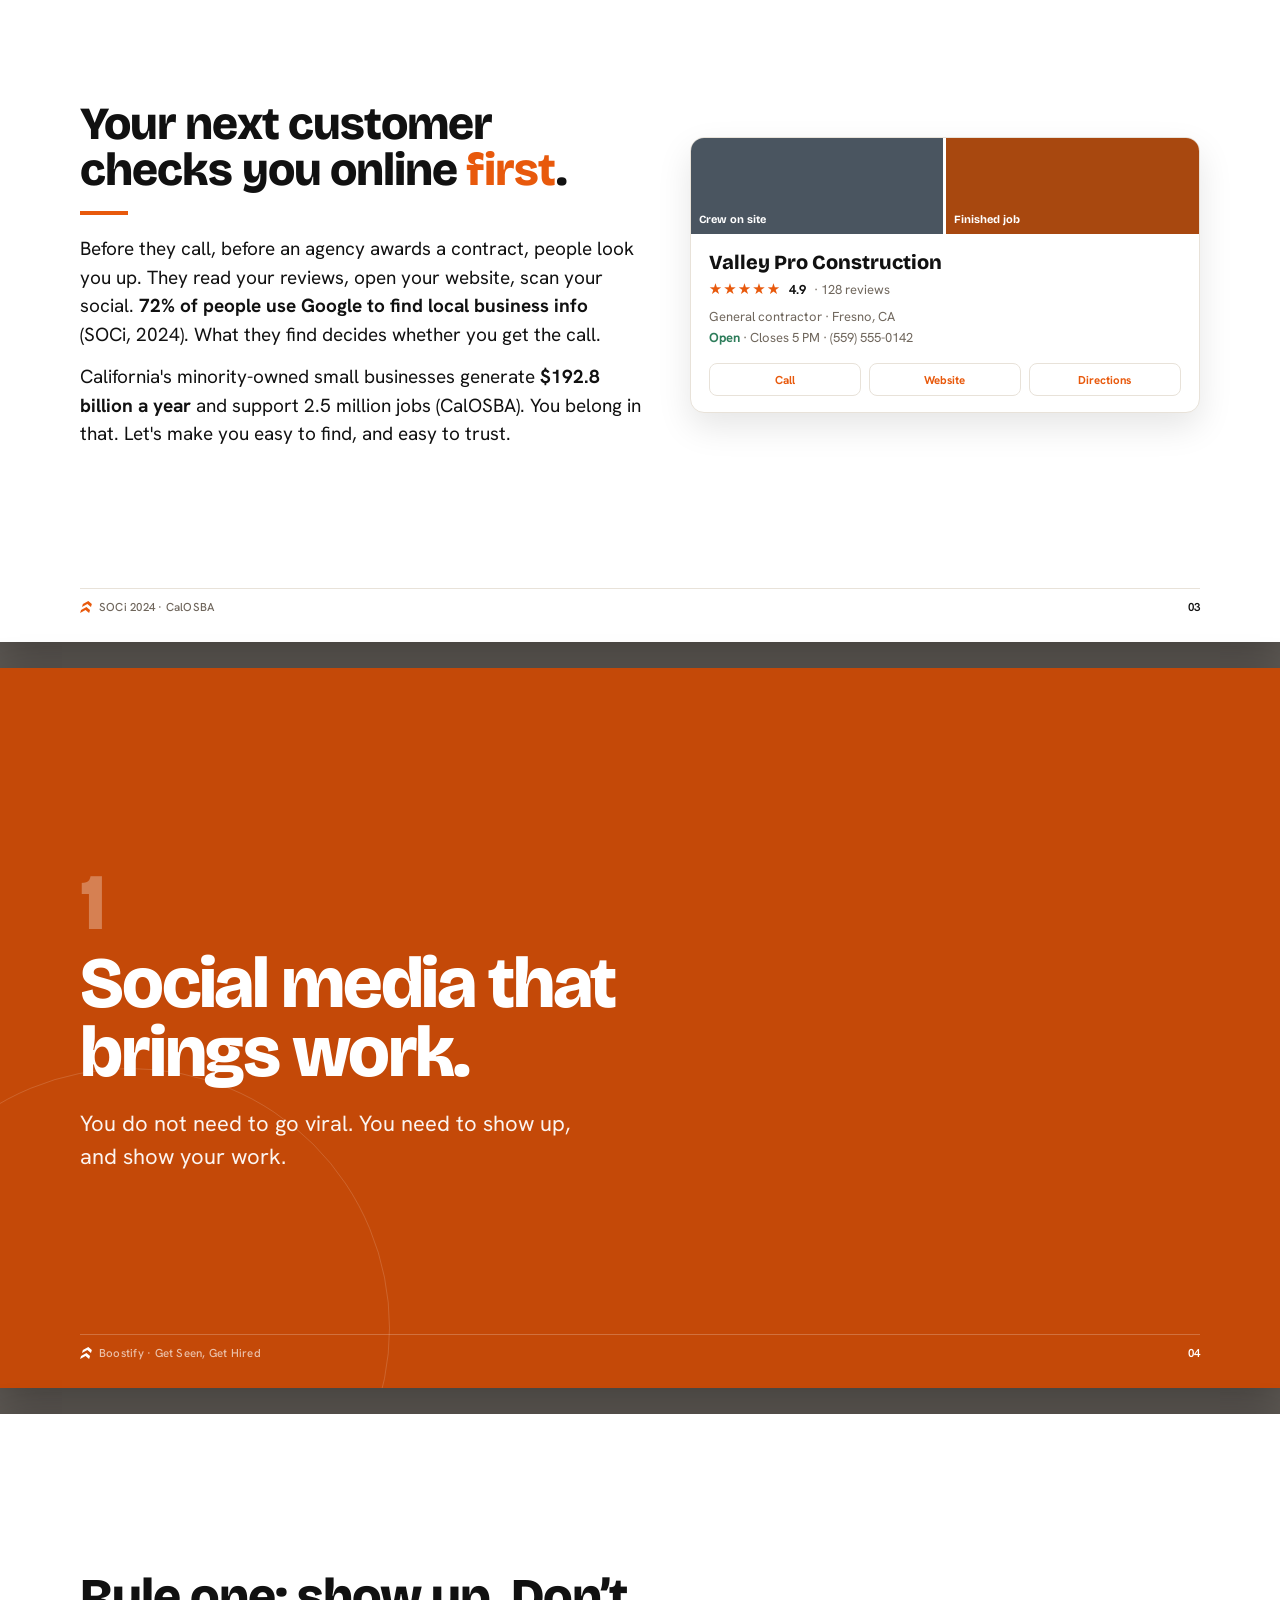
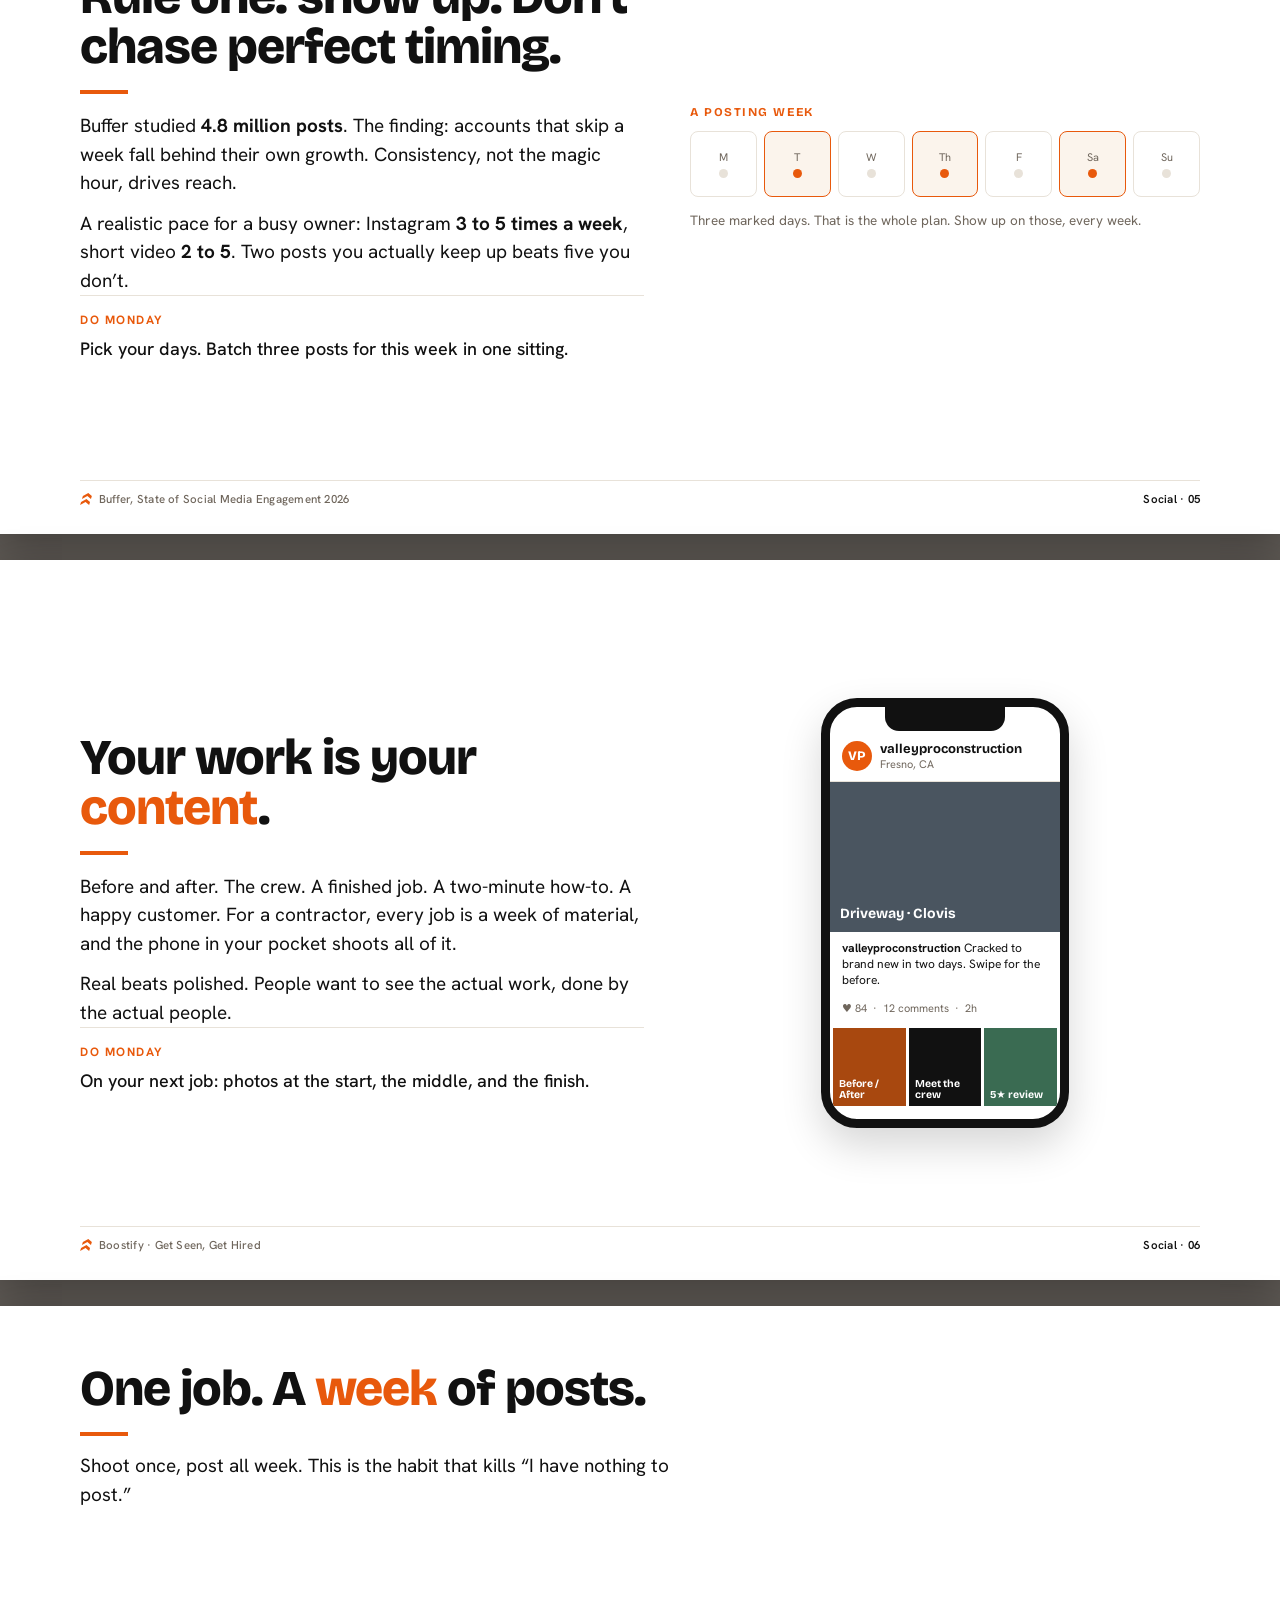
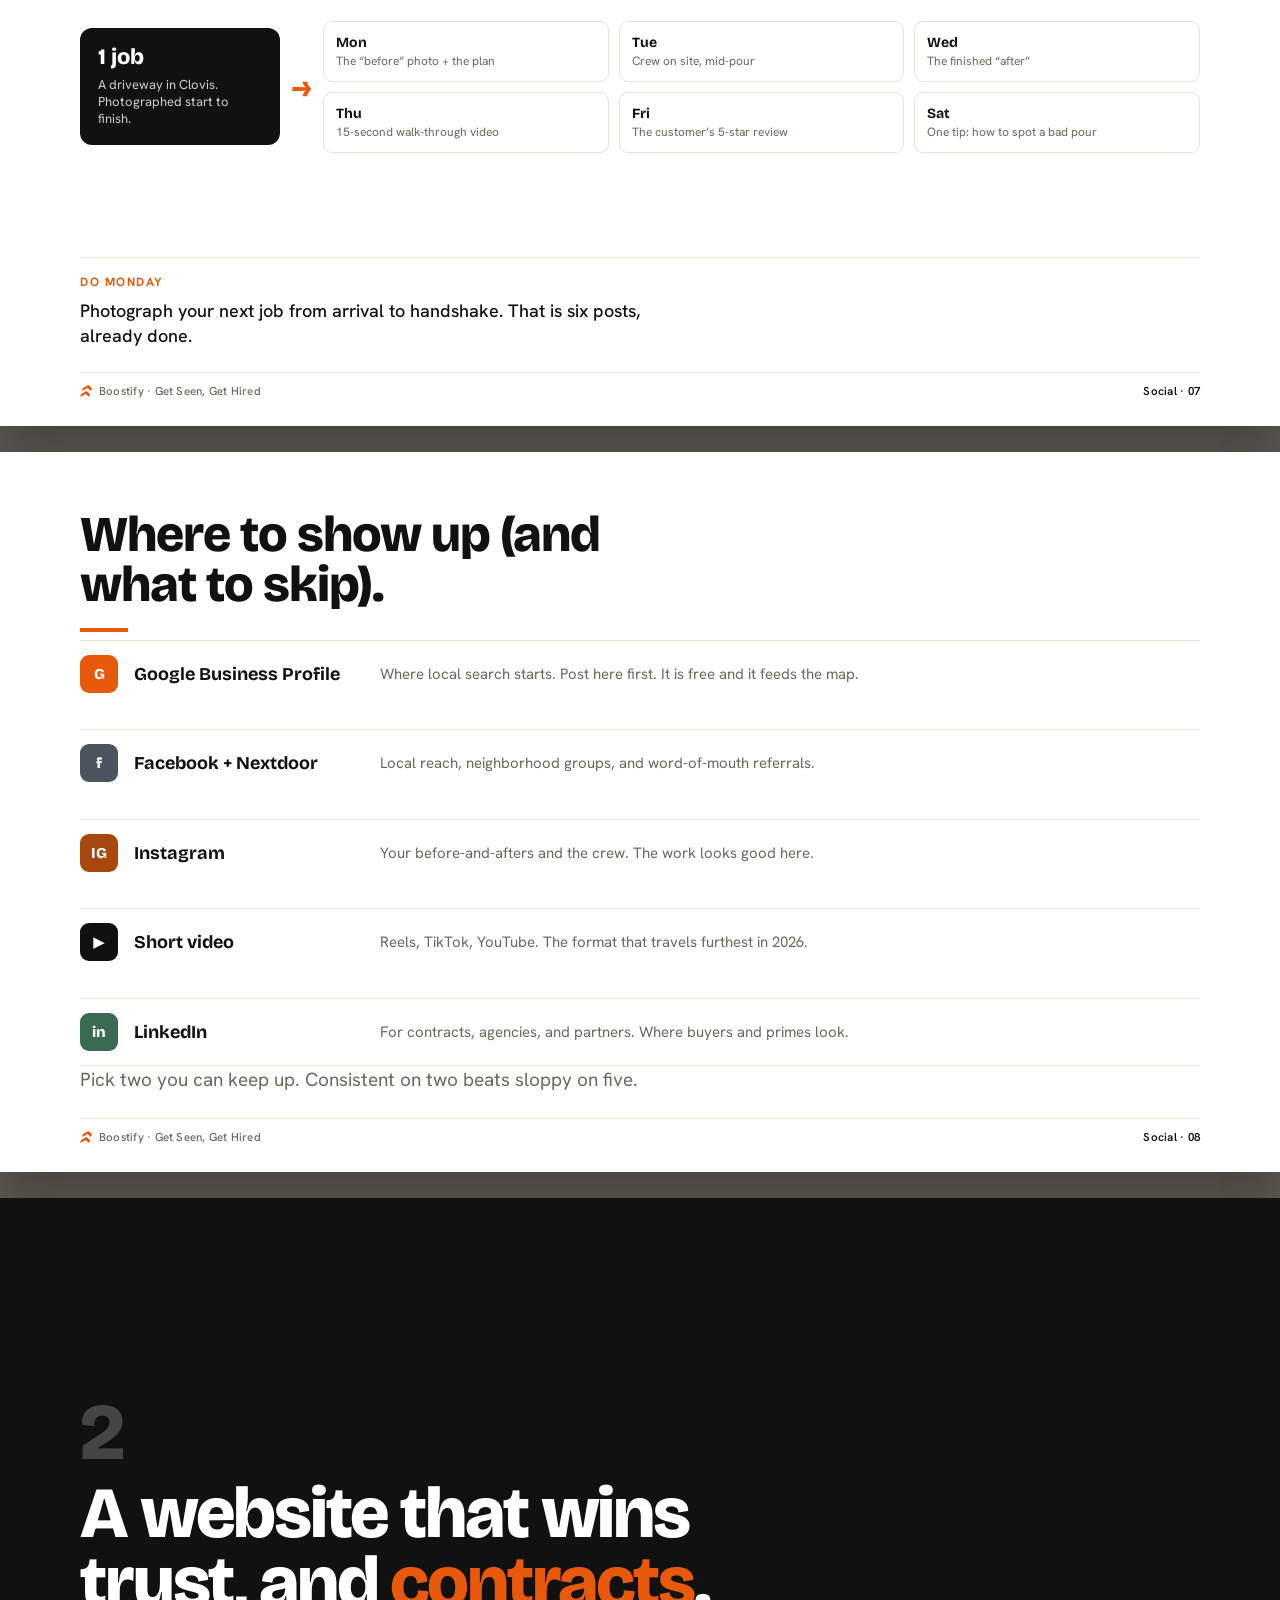
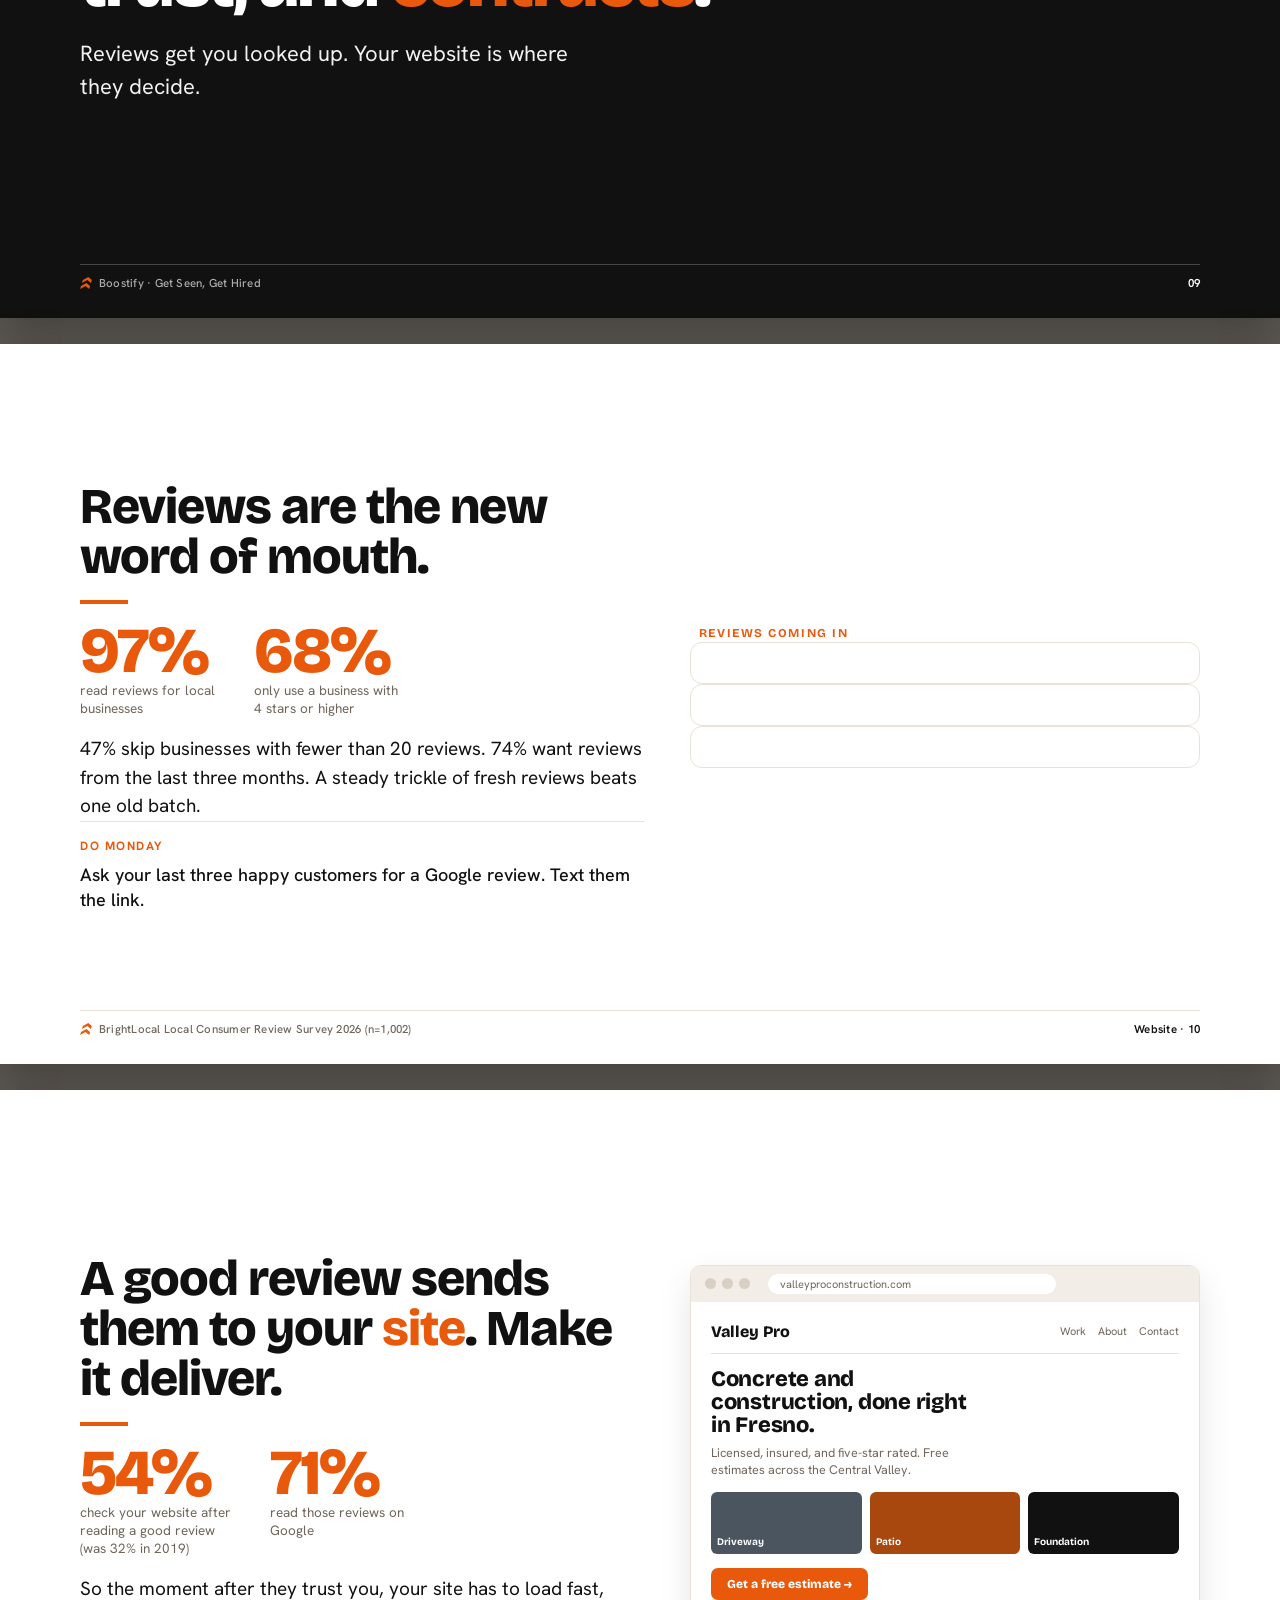
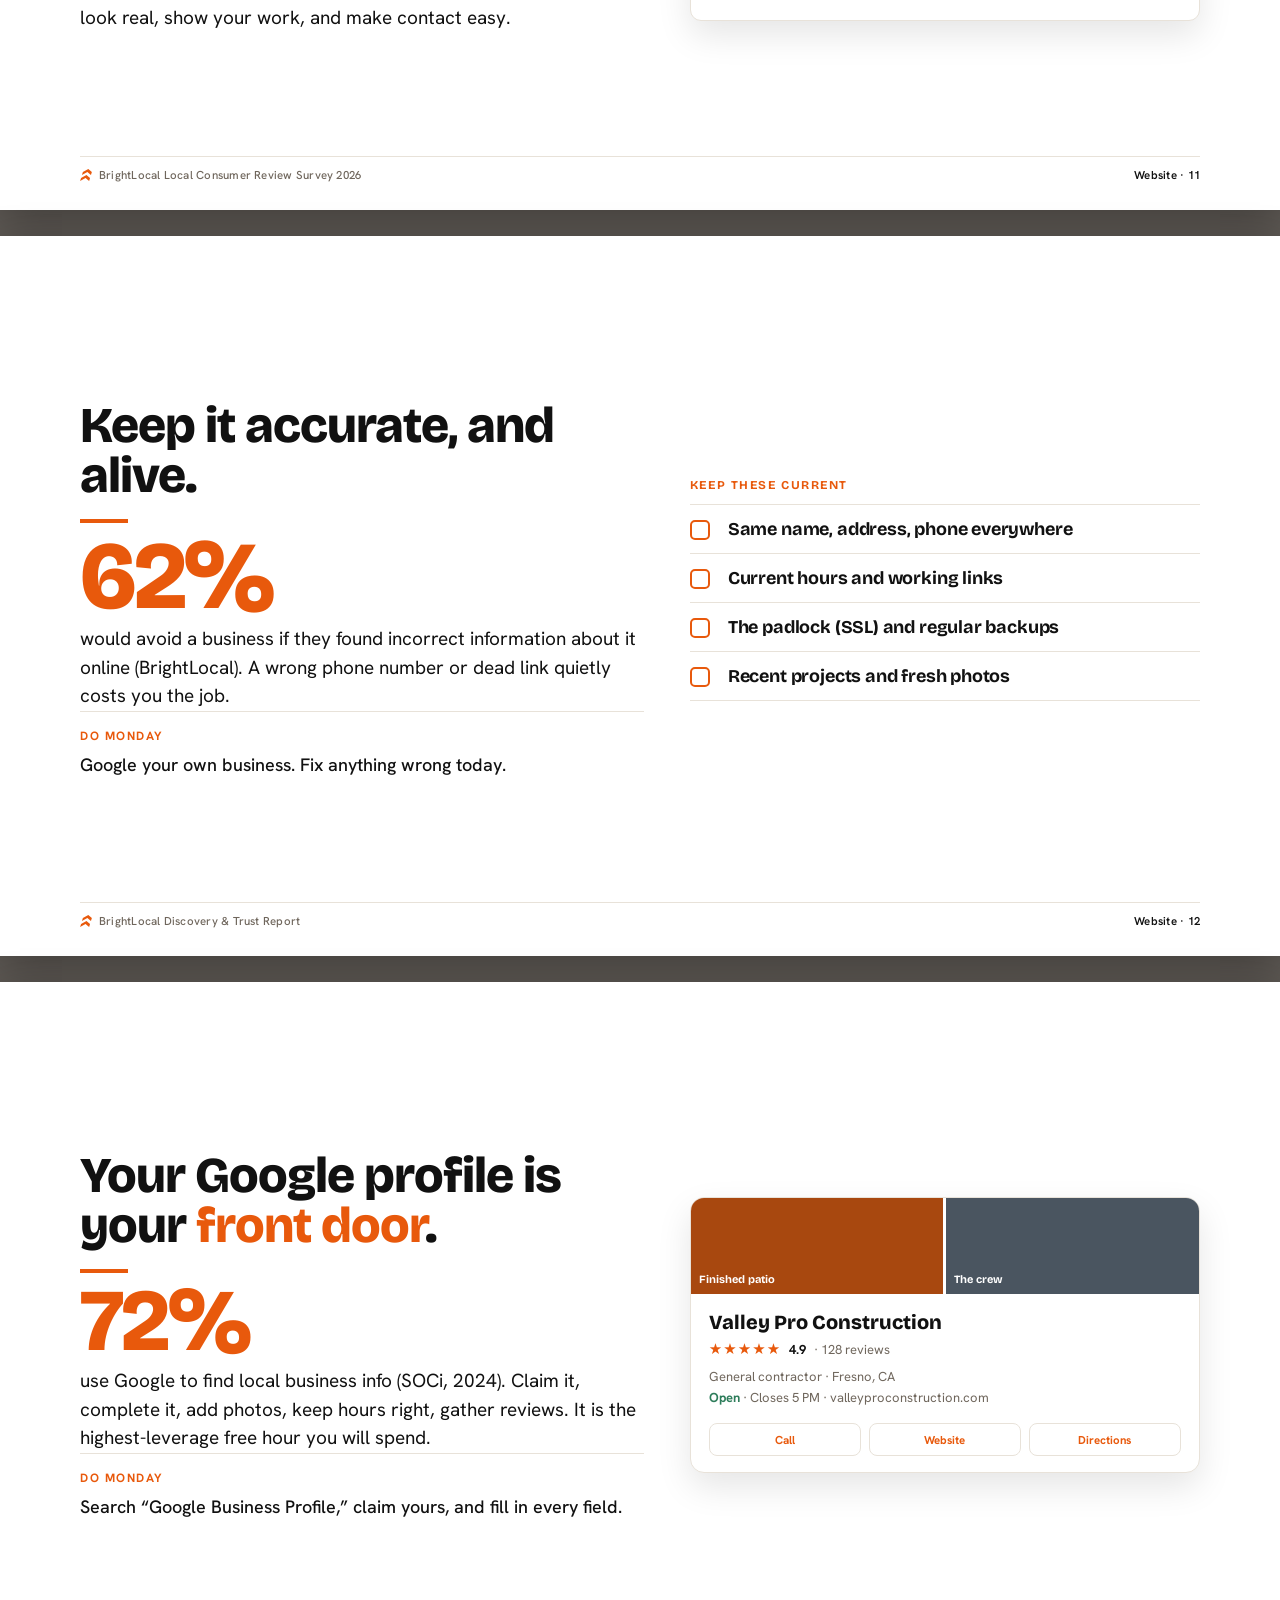
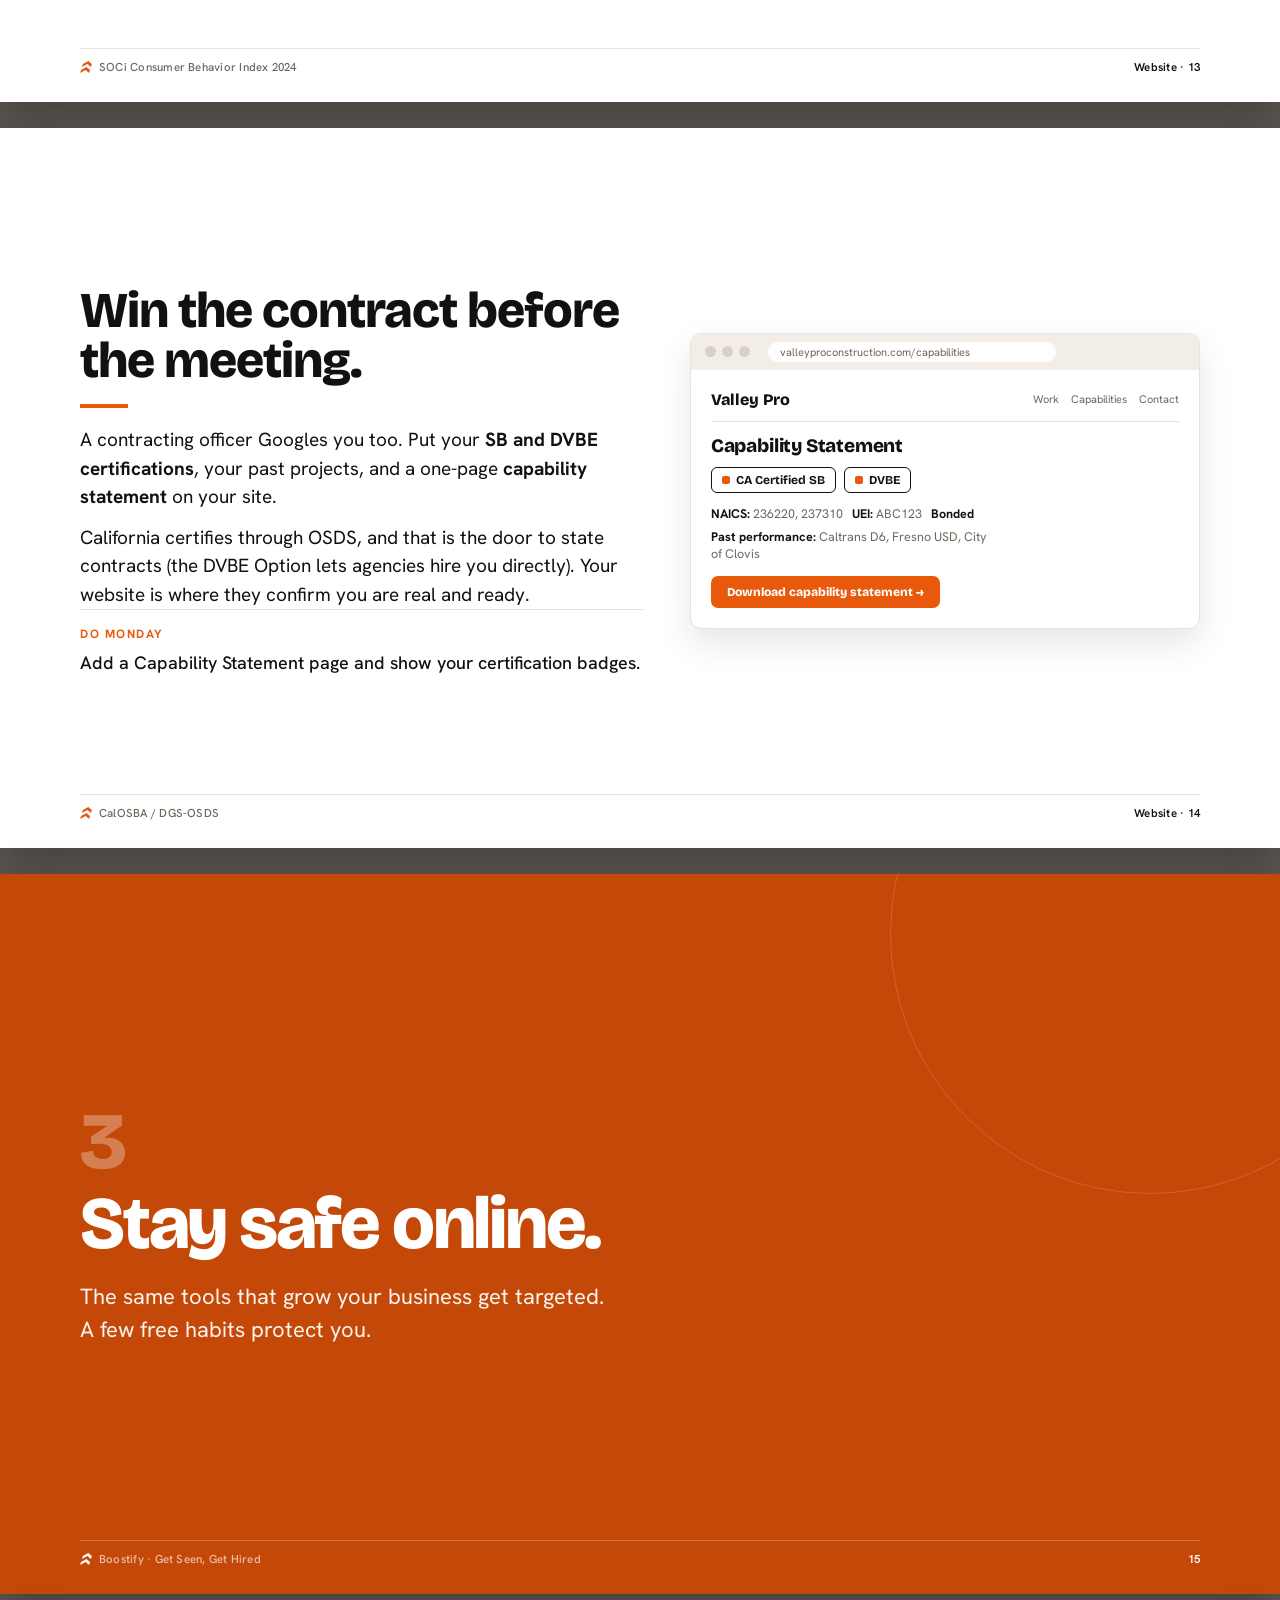
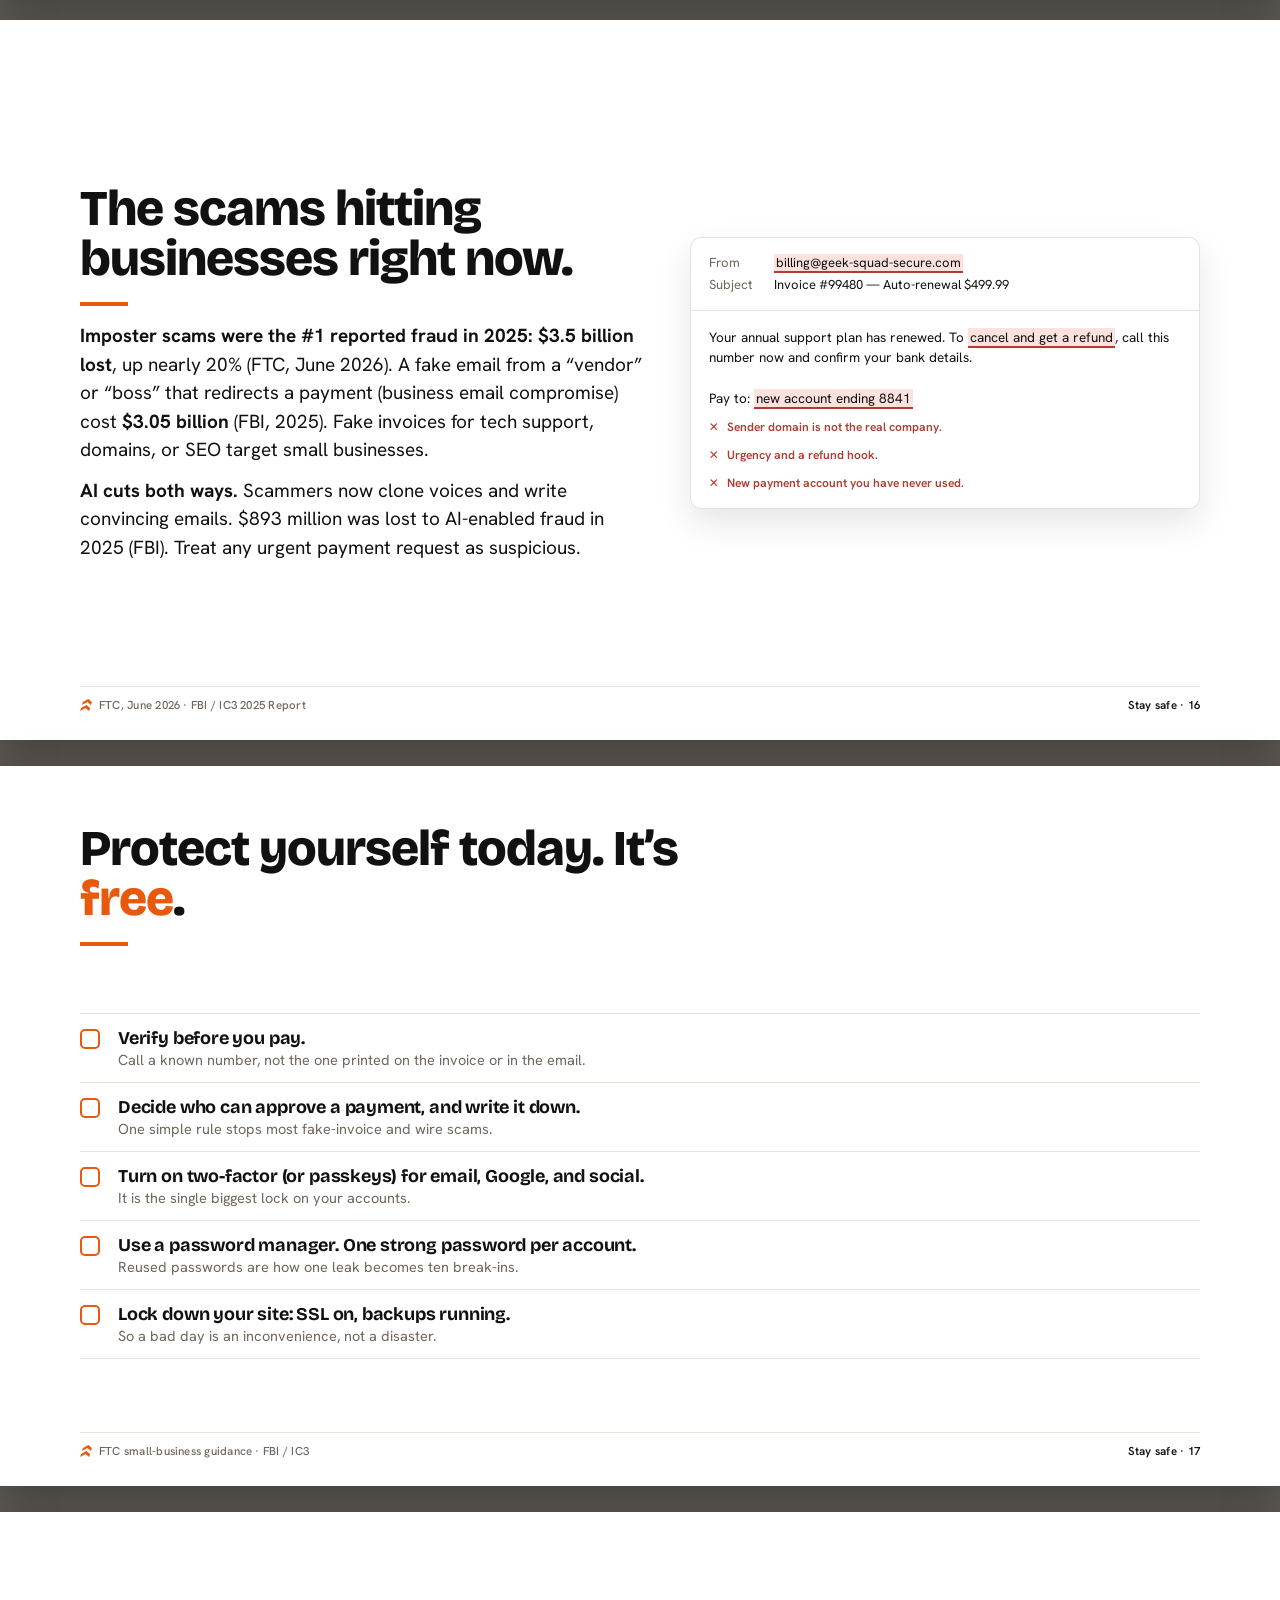
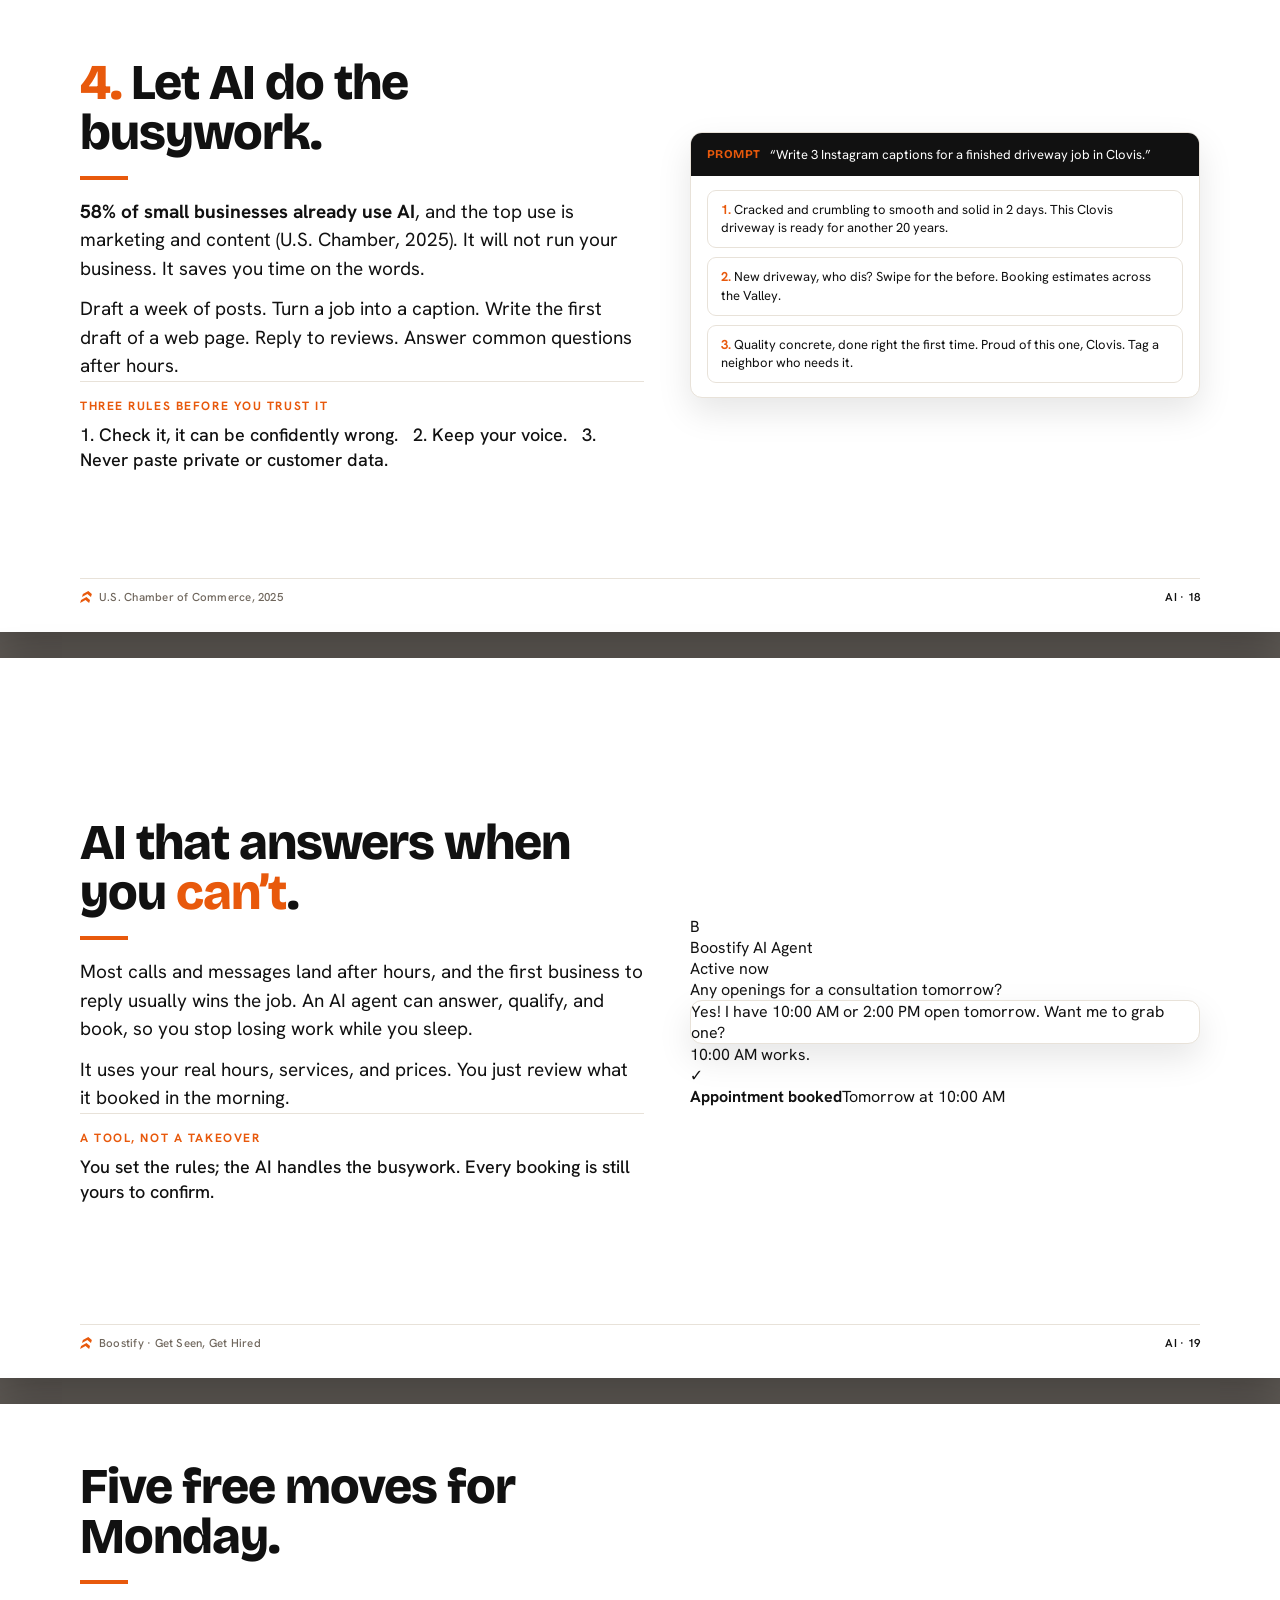
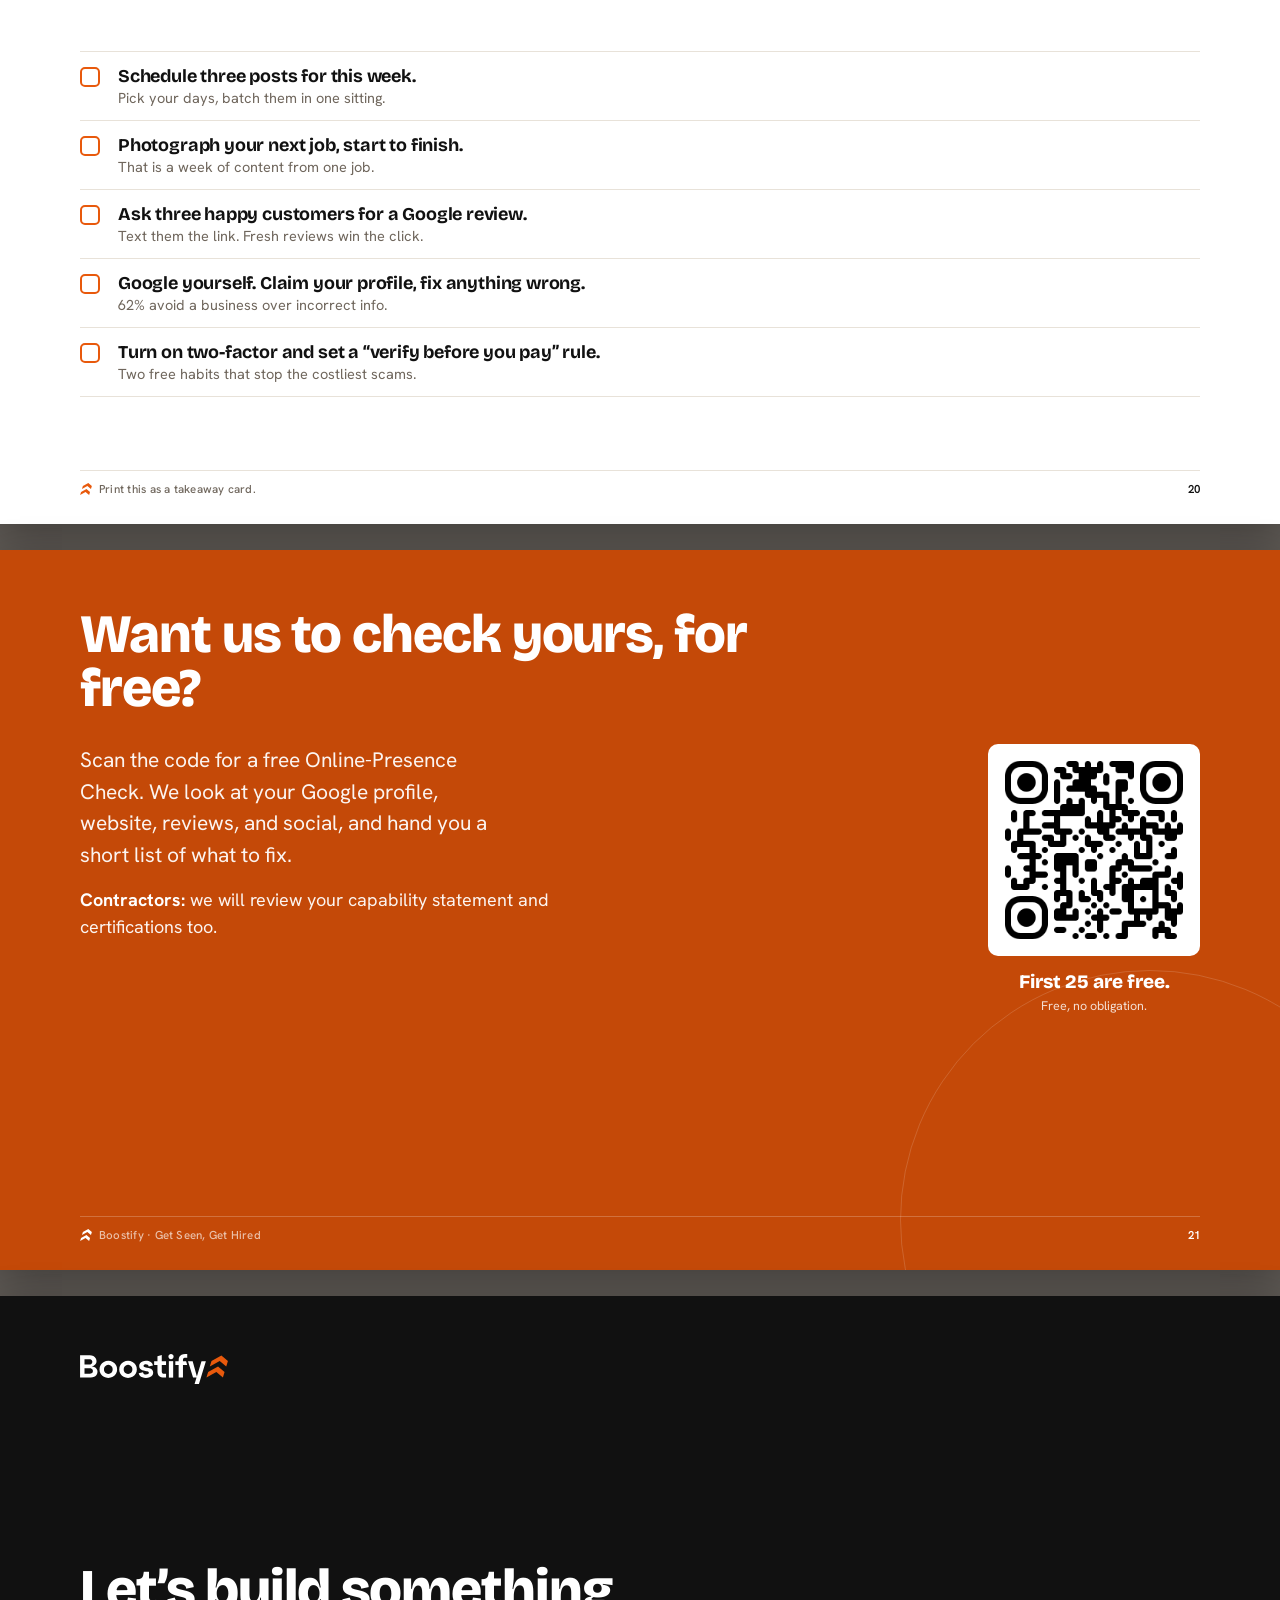
==== commit 76a51c16: "Chat: single AI bubble that grows from dots to the reply The typing indicator is now the same bubble" ====
--- a/_source-deck.html
+++ b/_source-deck.html
@@ -498,10 +498,9 @@
         <div class="chat-hd"><span class="cbot">B</span><div><div class="cbn">Boostify AI Agent</div><div class="cbs"><span class="livedot"></span>Active now</div></div></div>
         <div class="chat-body">
           <div class="msg user" data-s="1">Any openings for a consultation tomorrow?</div>
-          <div class="msg ai typing" data-s="2"><i></i><i></i><i></i></div>
-          <div class="msg ai" data-s="3">Yes! I have 10:00 AM or 2:00 PM open tomorrow. Want me to grab one?</div>
-          <div class="msg user" data-s="4">10:00 AM works.</div>
-          <div class="chat-badge" data-s="5"><span class="ck">&#10003;</span><div><b>Appointment booked</b><span>Tomorrow at 10:00 AM</span></div></div>
+          <div class="msg ai morph" data-s="2"><span class="dots"><i></i><i></i><i></i></span><span class="txt">Yes! I have 10:00 AM or 2:00 PM open tomorrow. Want me to grab one?</span></div>
+          <div class="msg user" data-s="3">10:00 AM works.</div>
+          <div class="chat-badge" data-s="4"><span class="ck">&#10003;</span><div><b>Appointment booked</b><span>Tomorrow at 10:00 AM</span></div></div>
         </div>
       </div>
     </div>
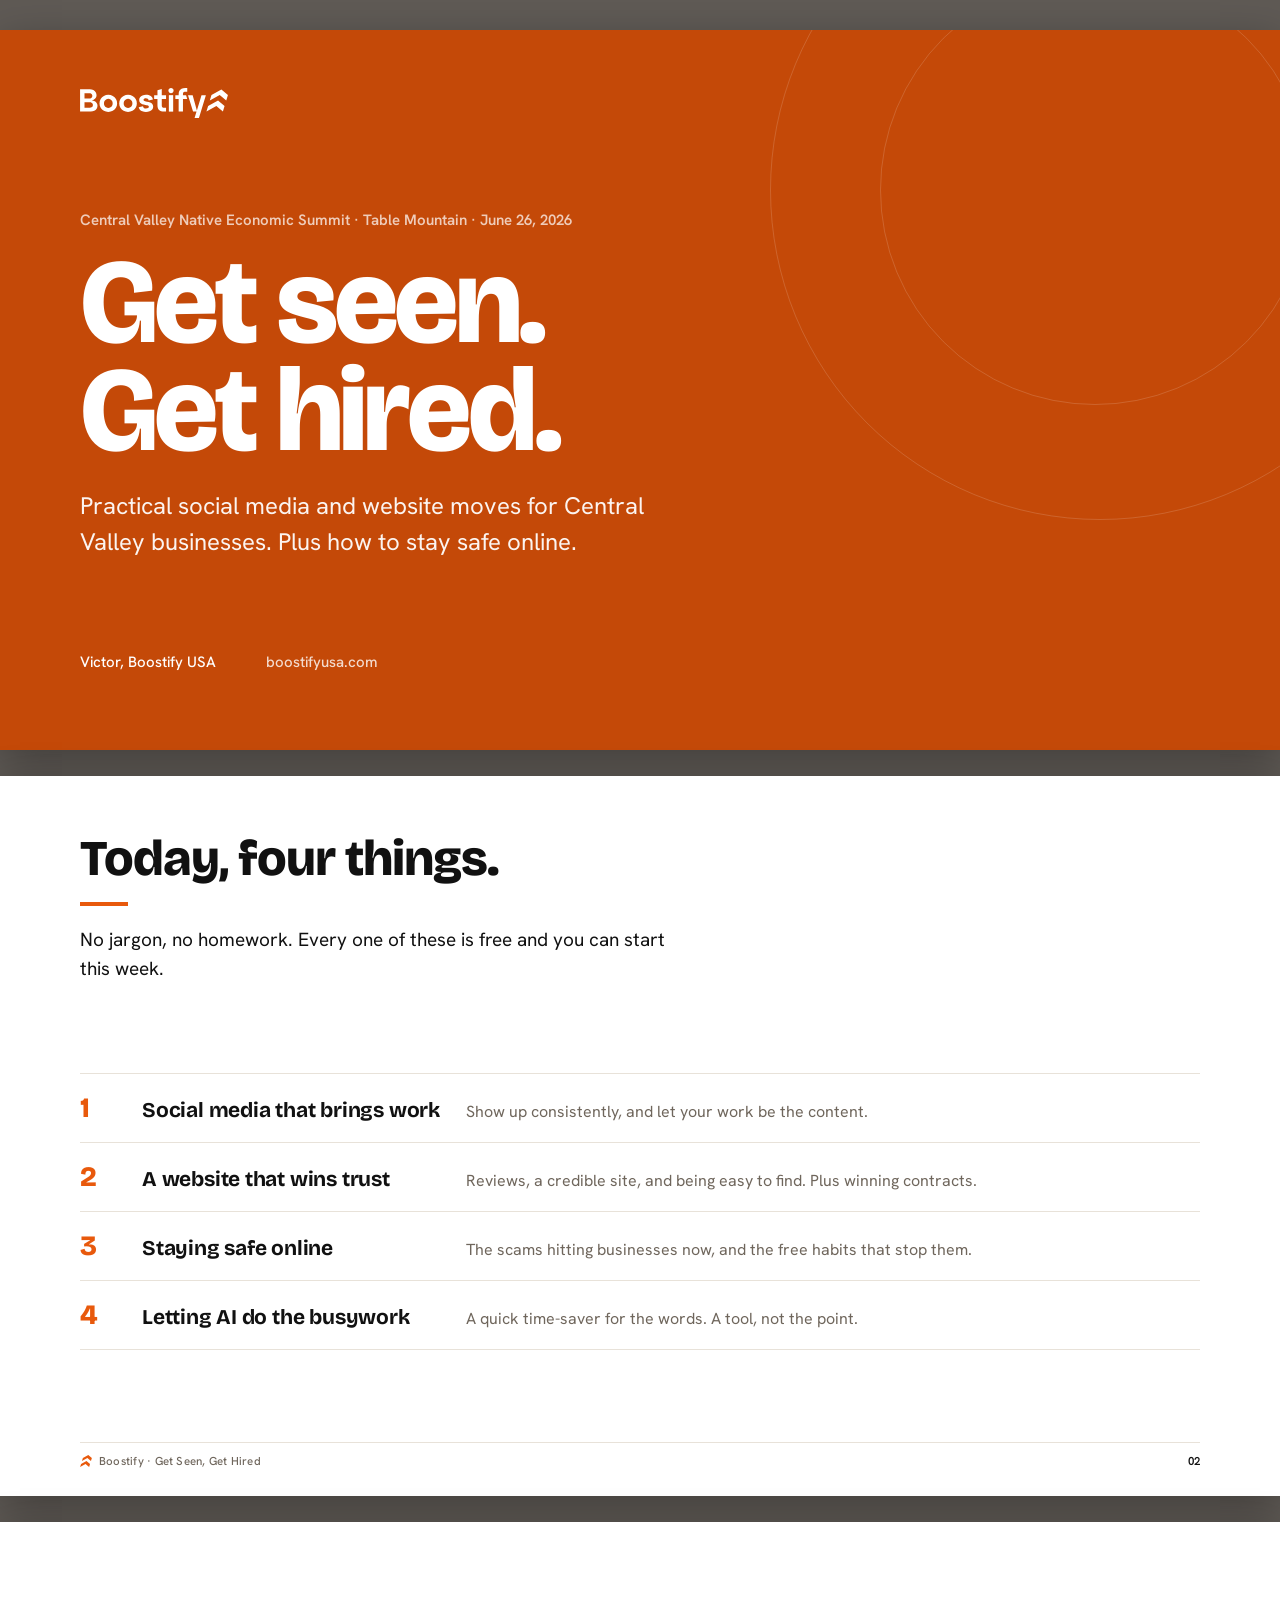
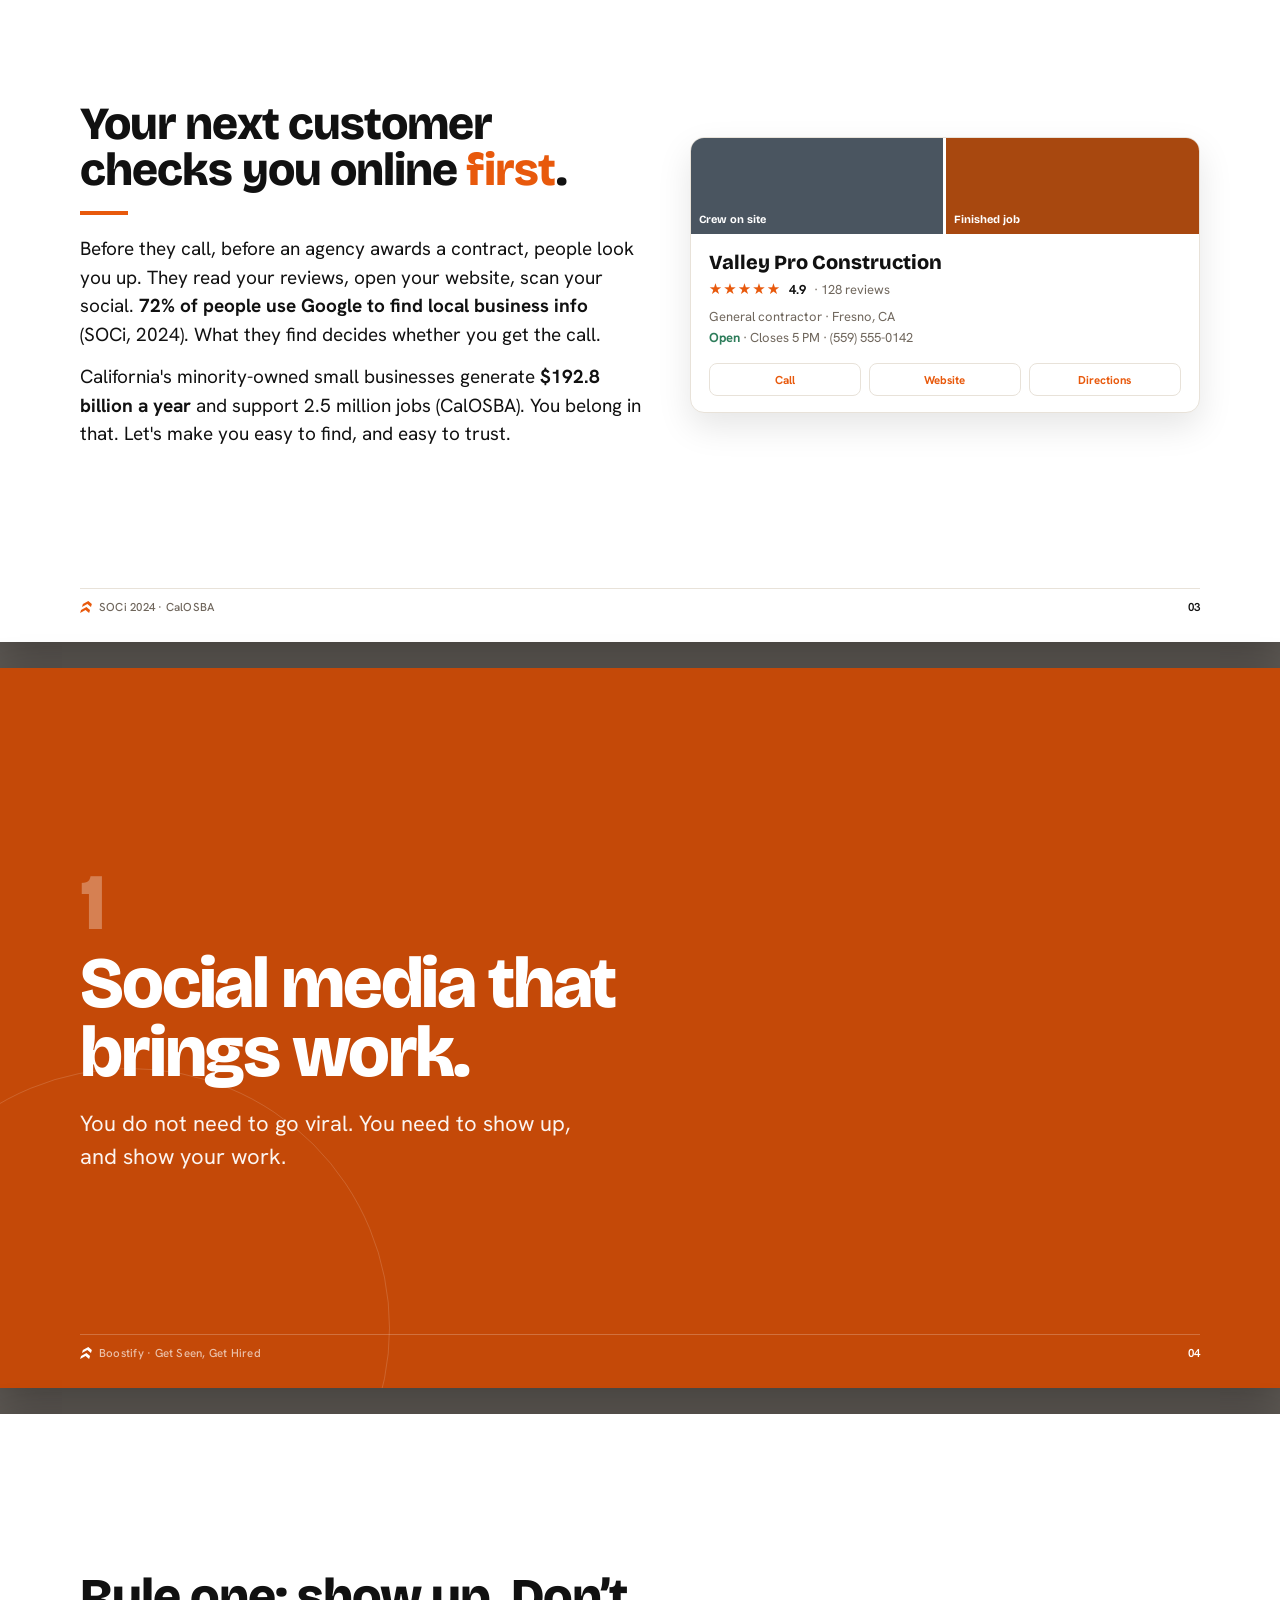
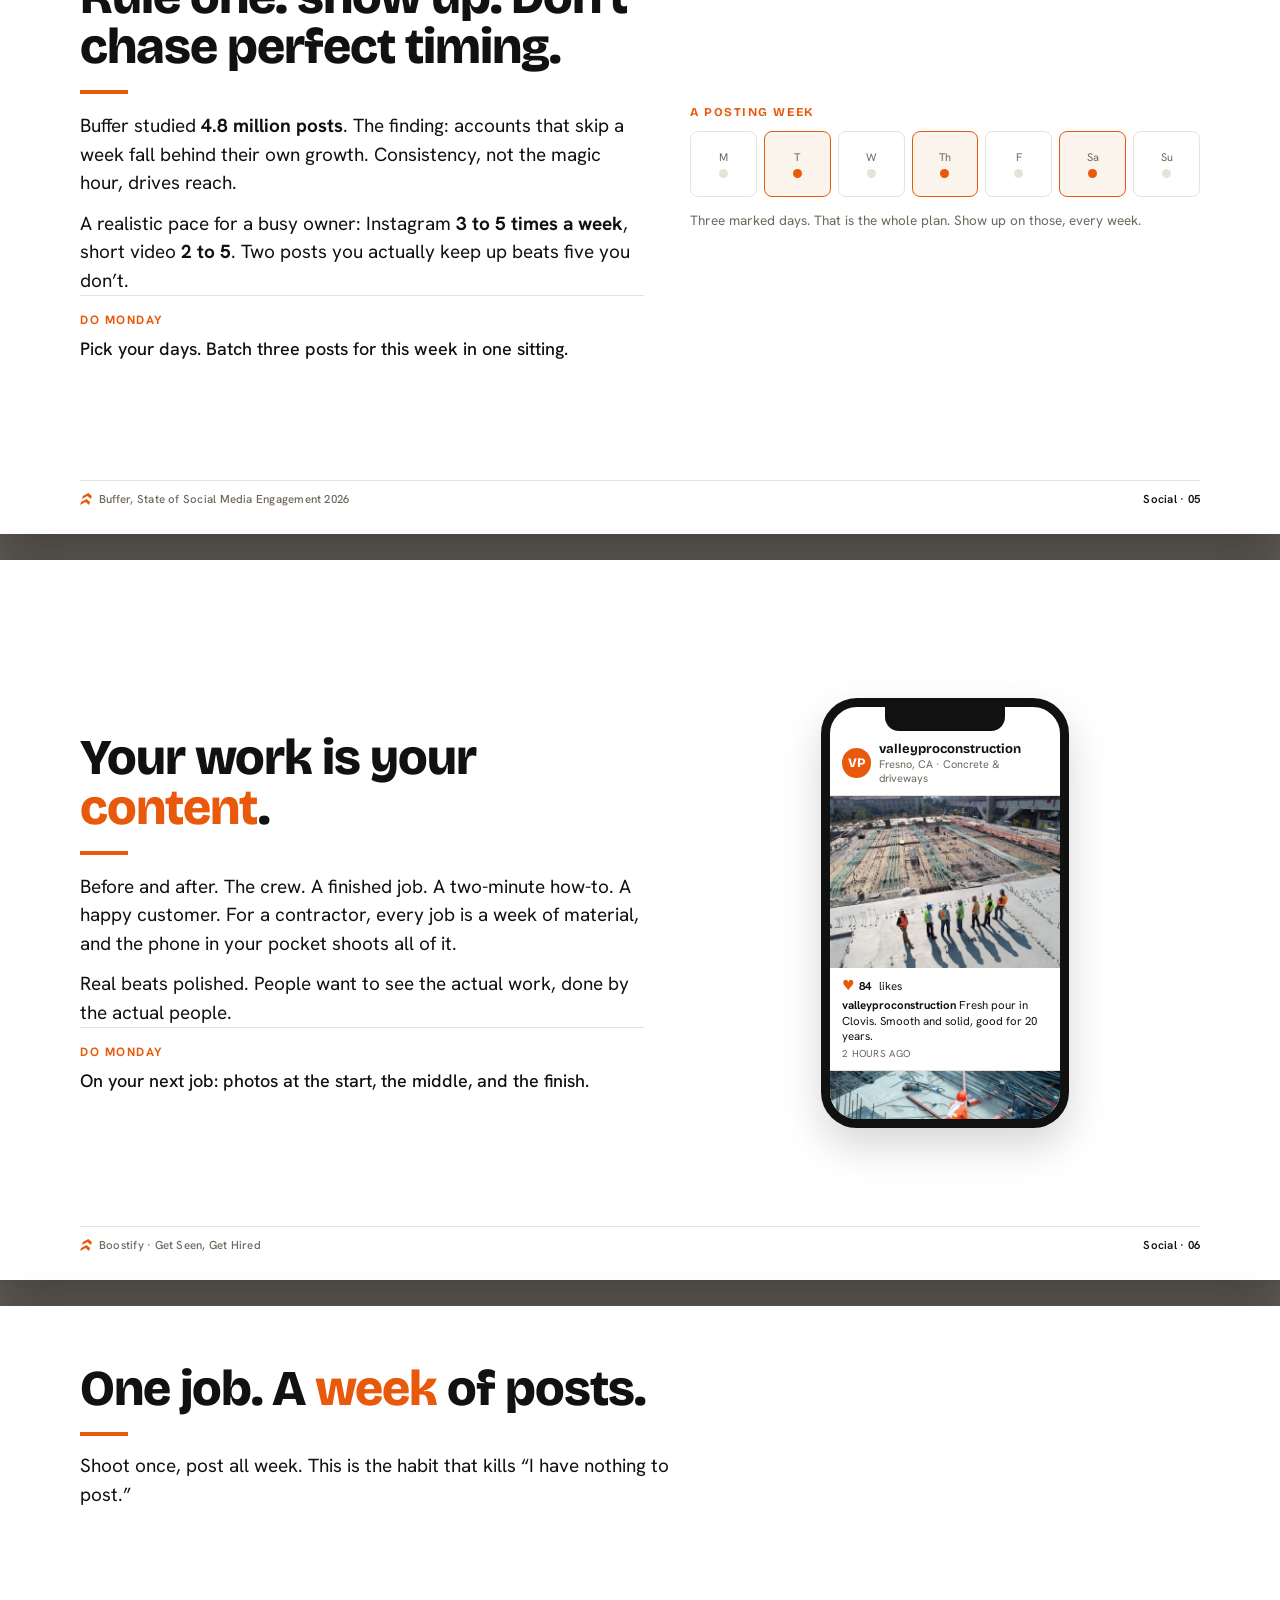
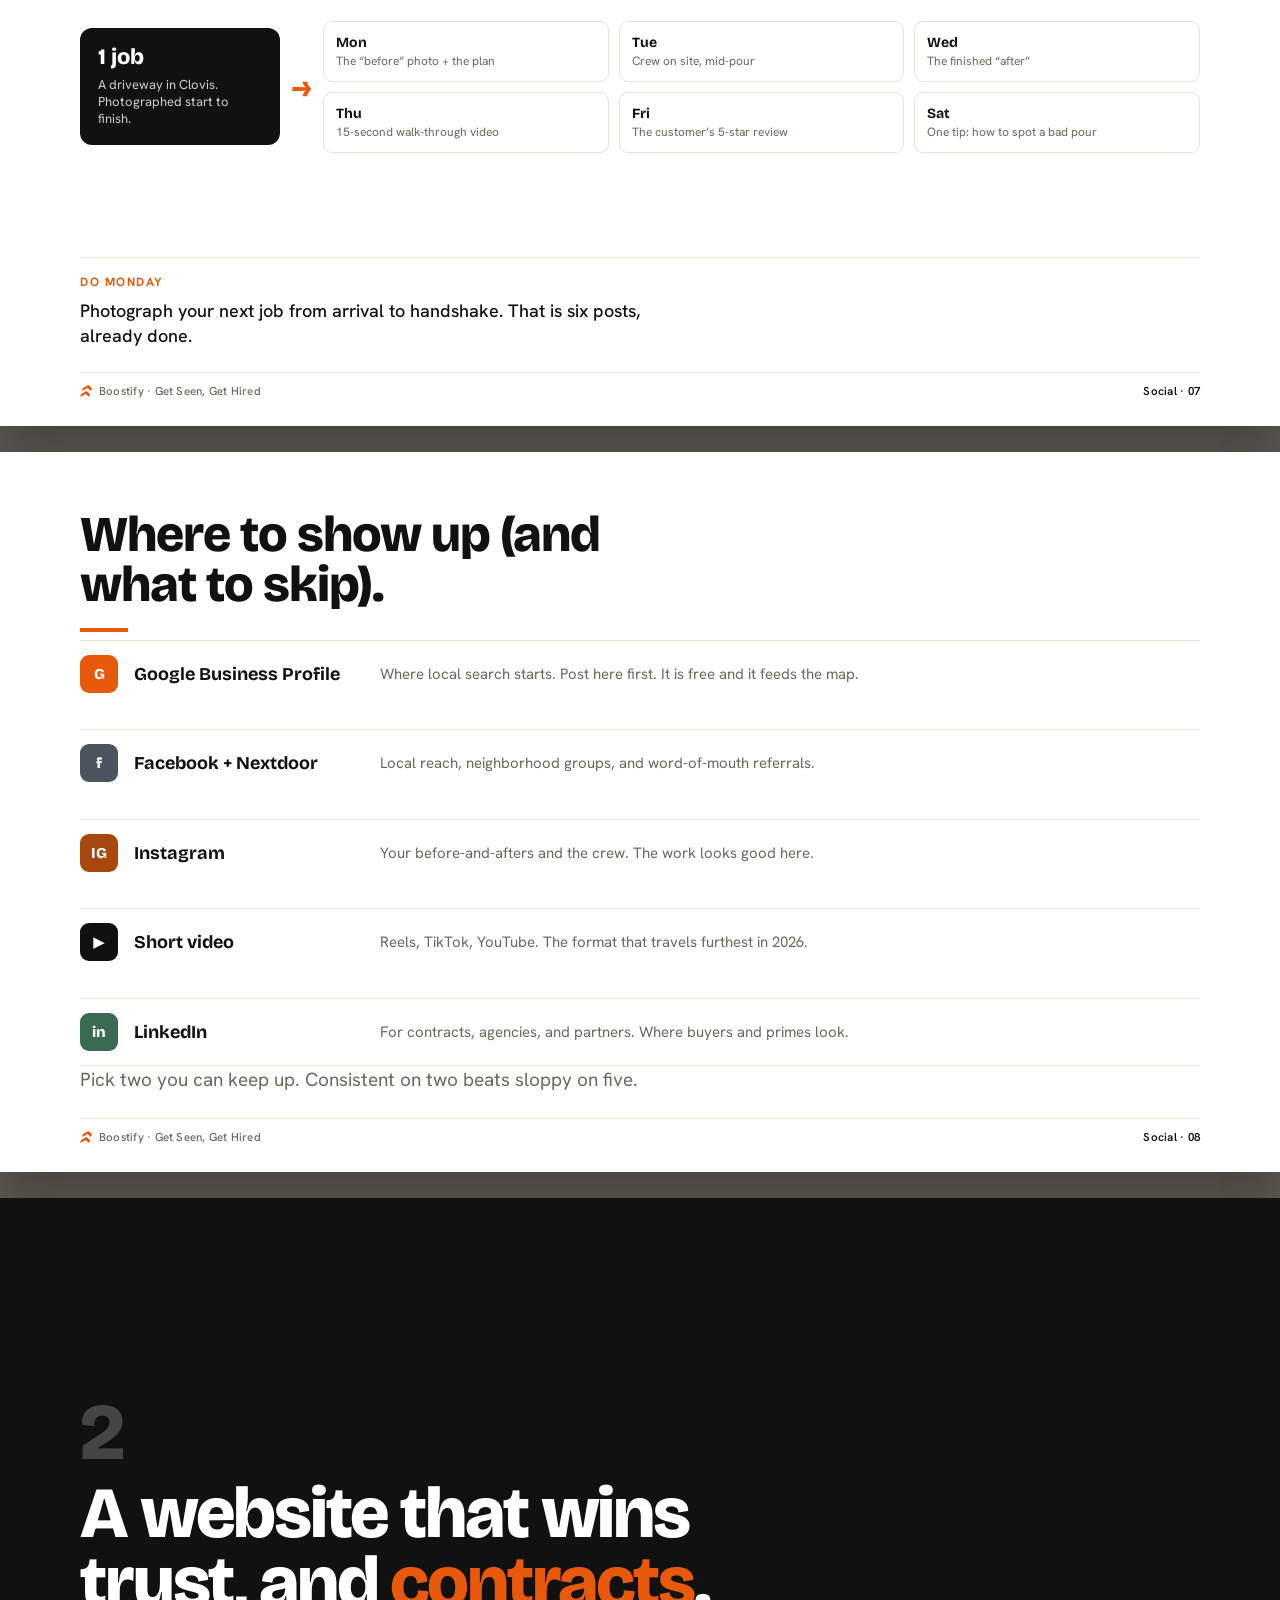
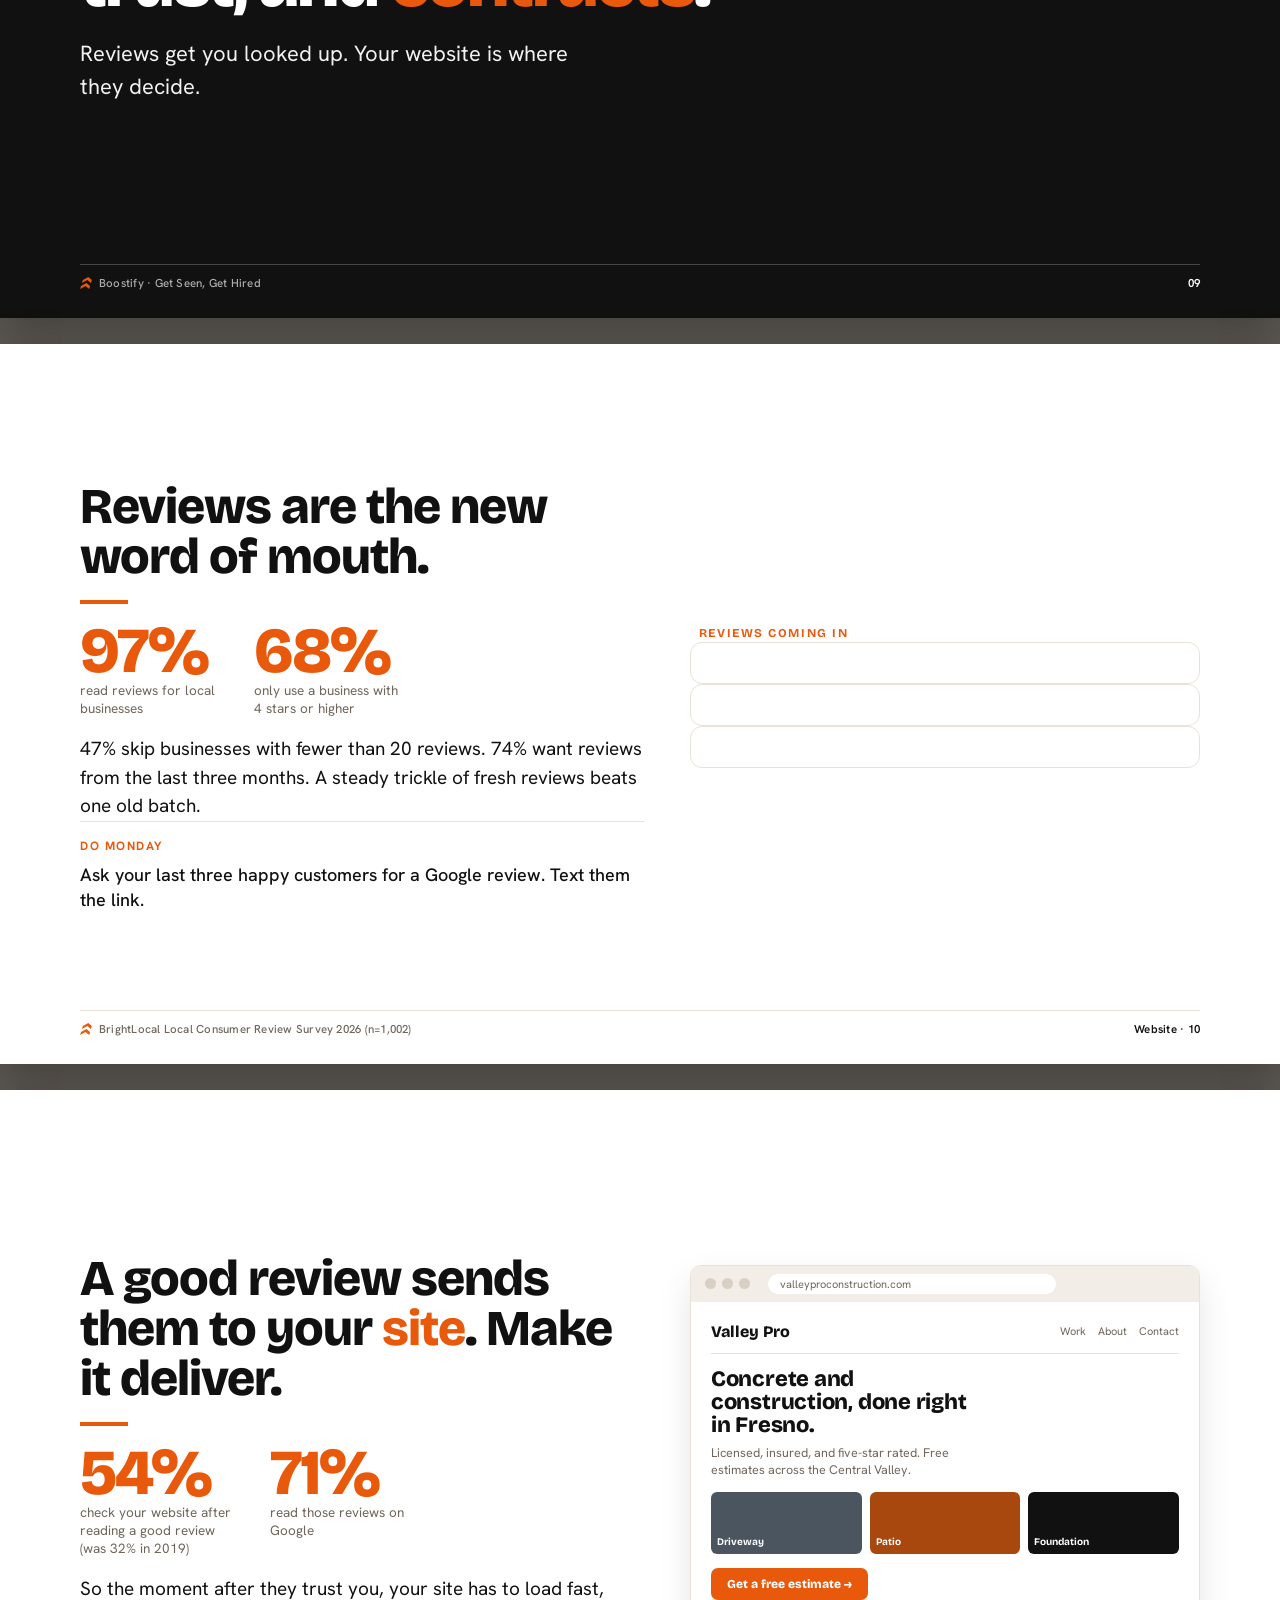
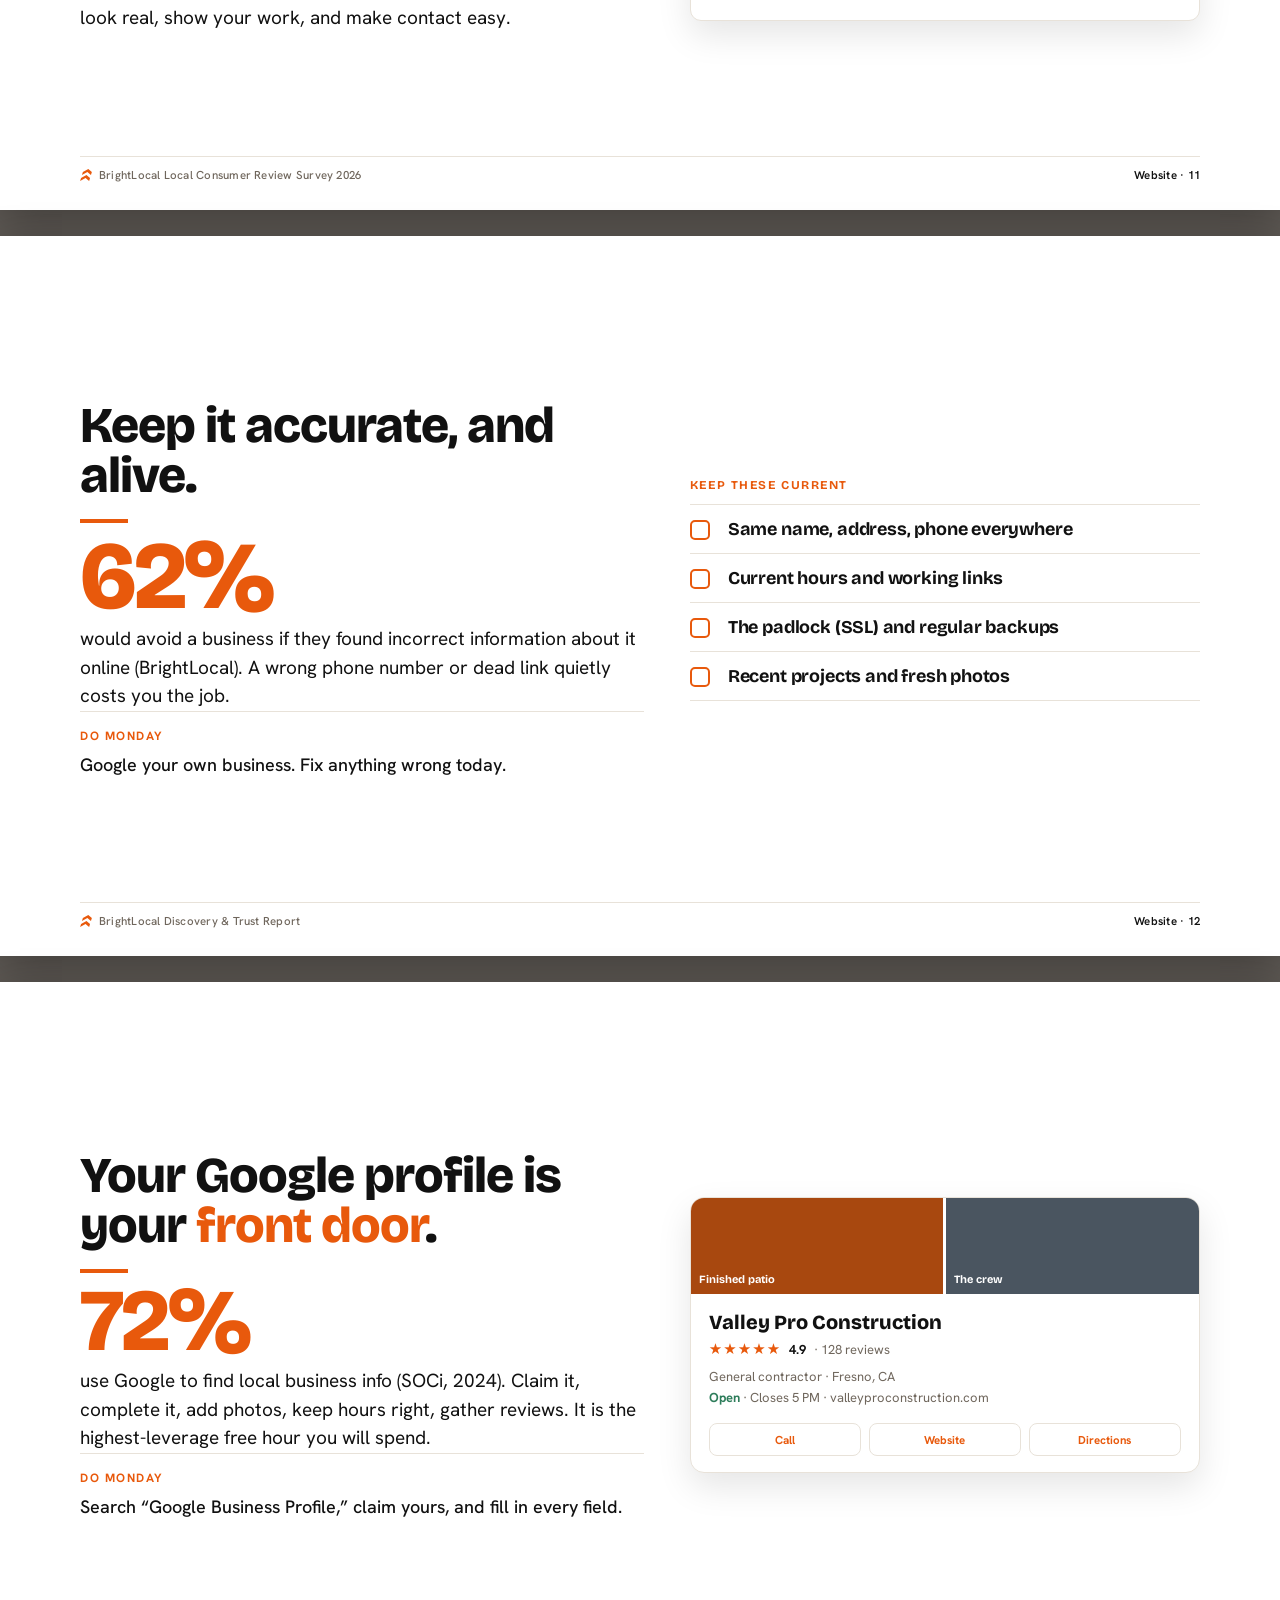
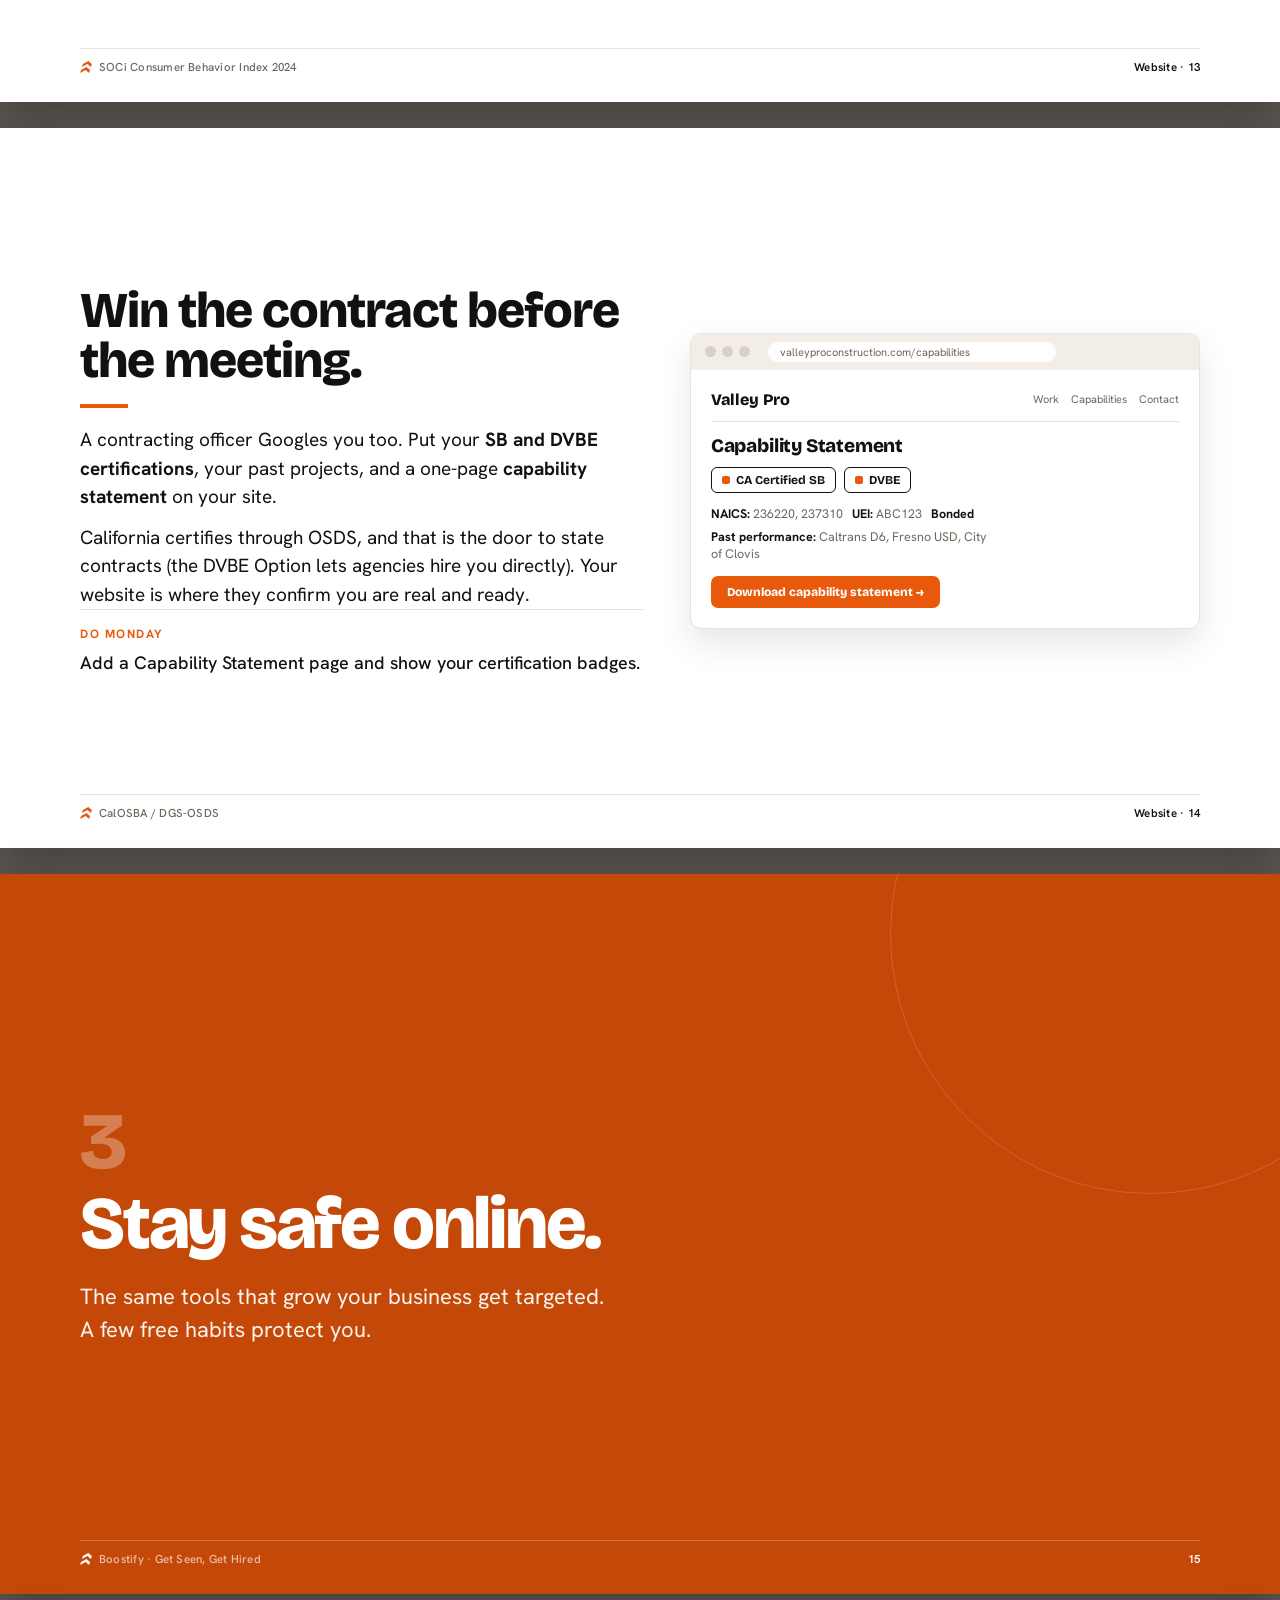
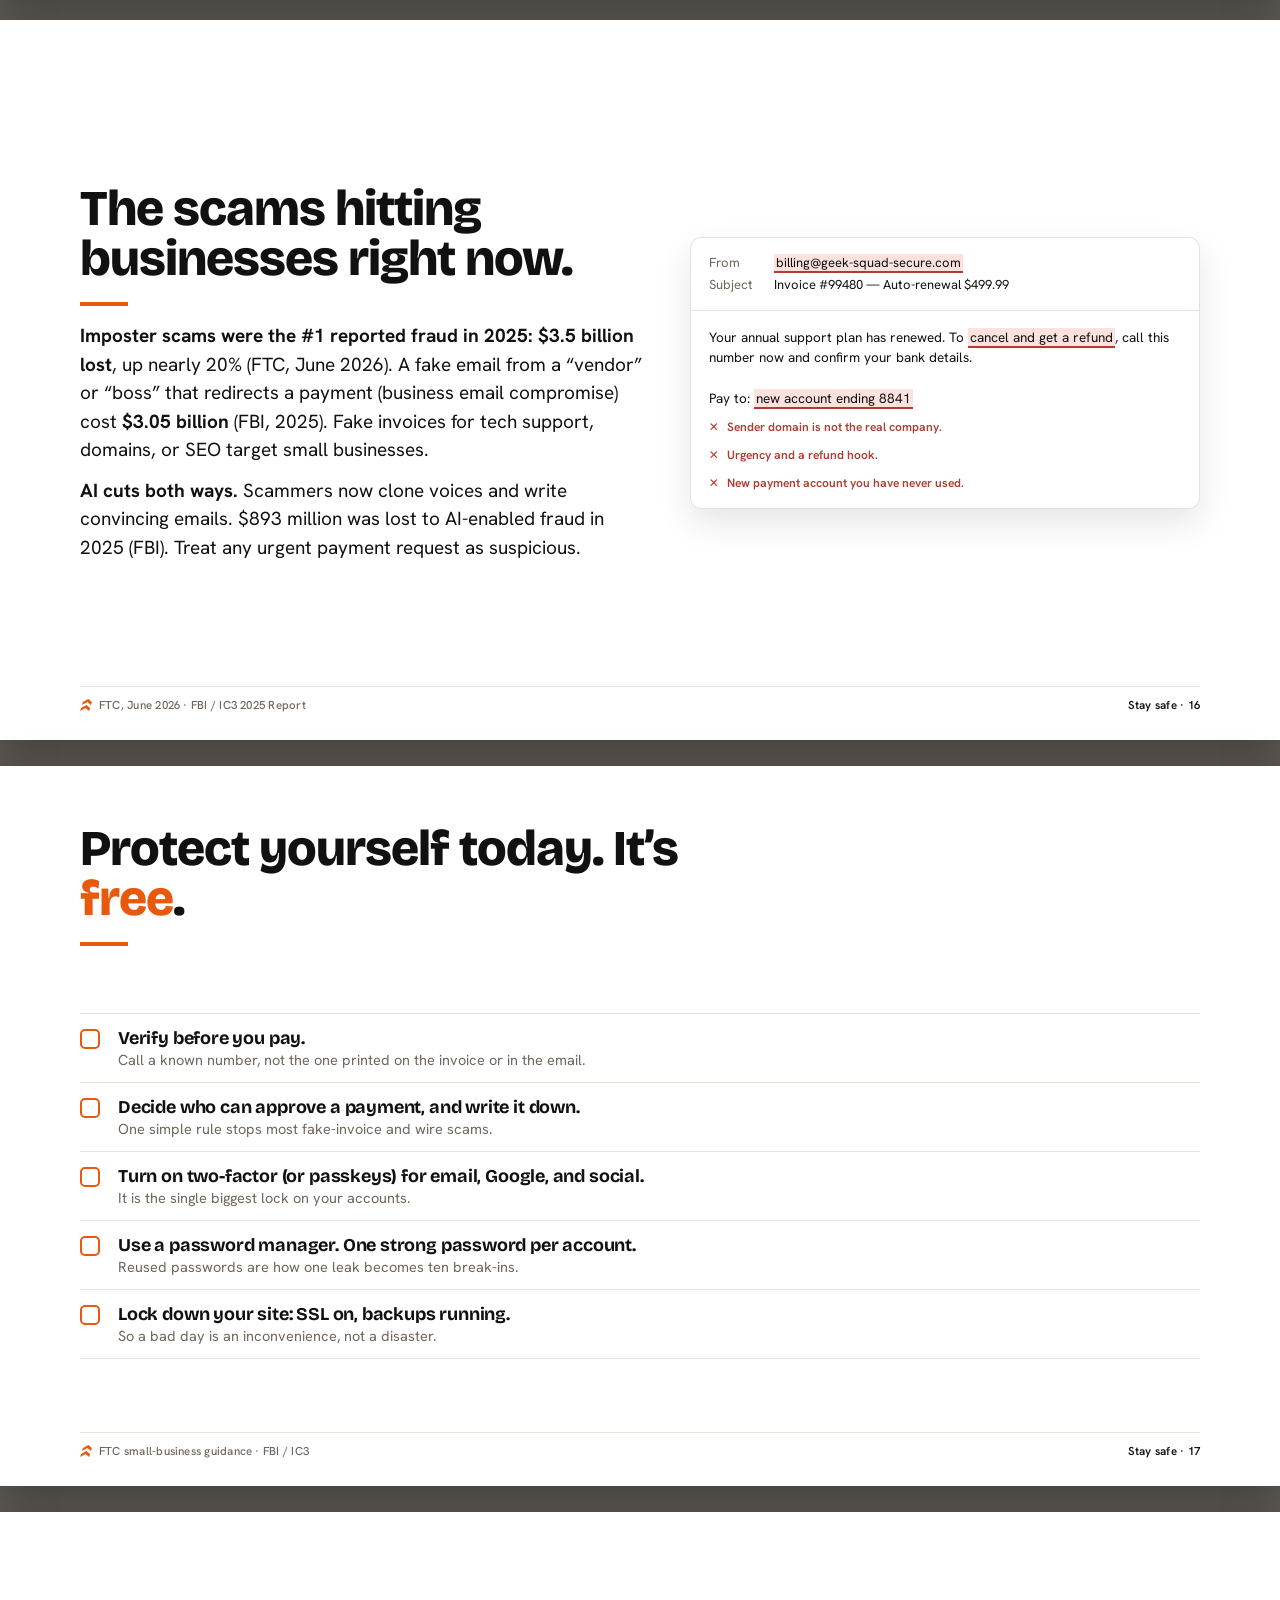
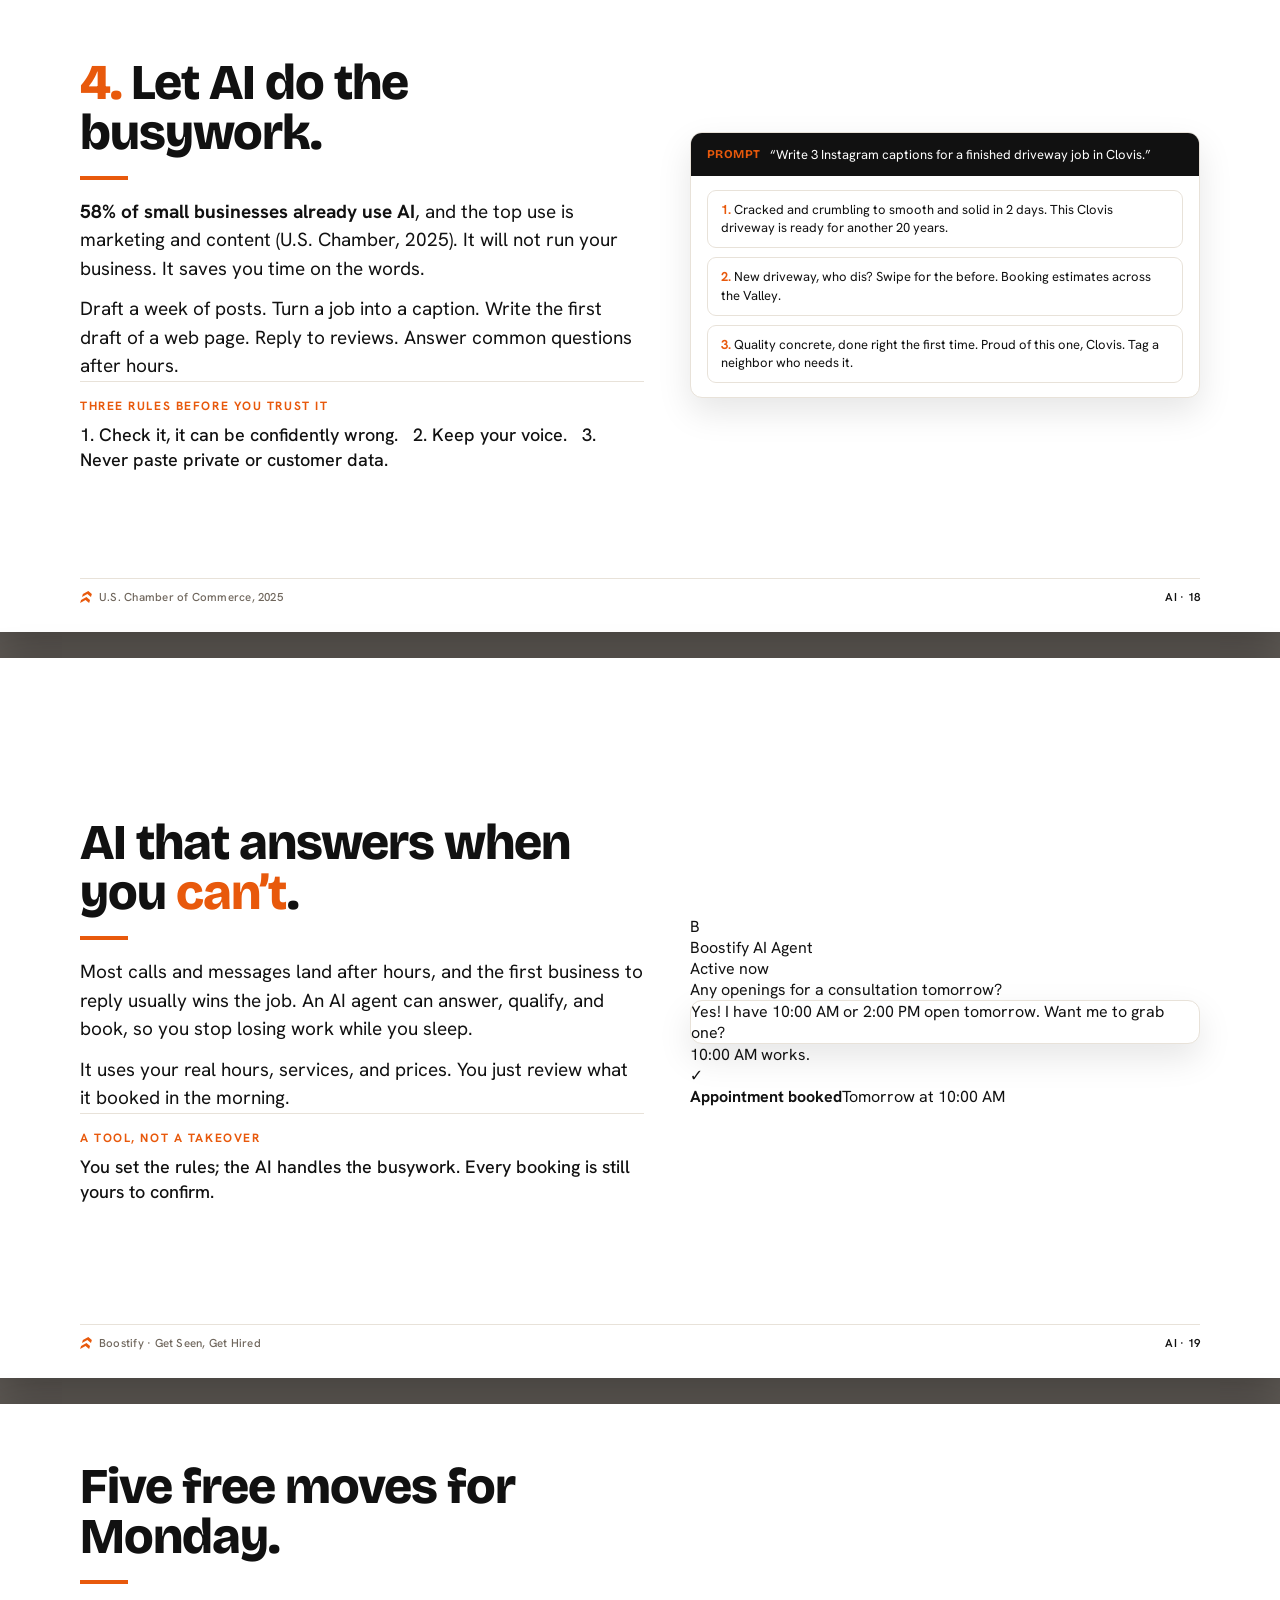
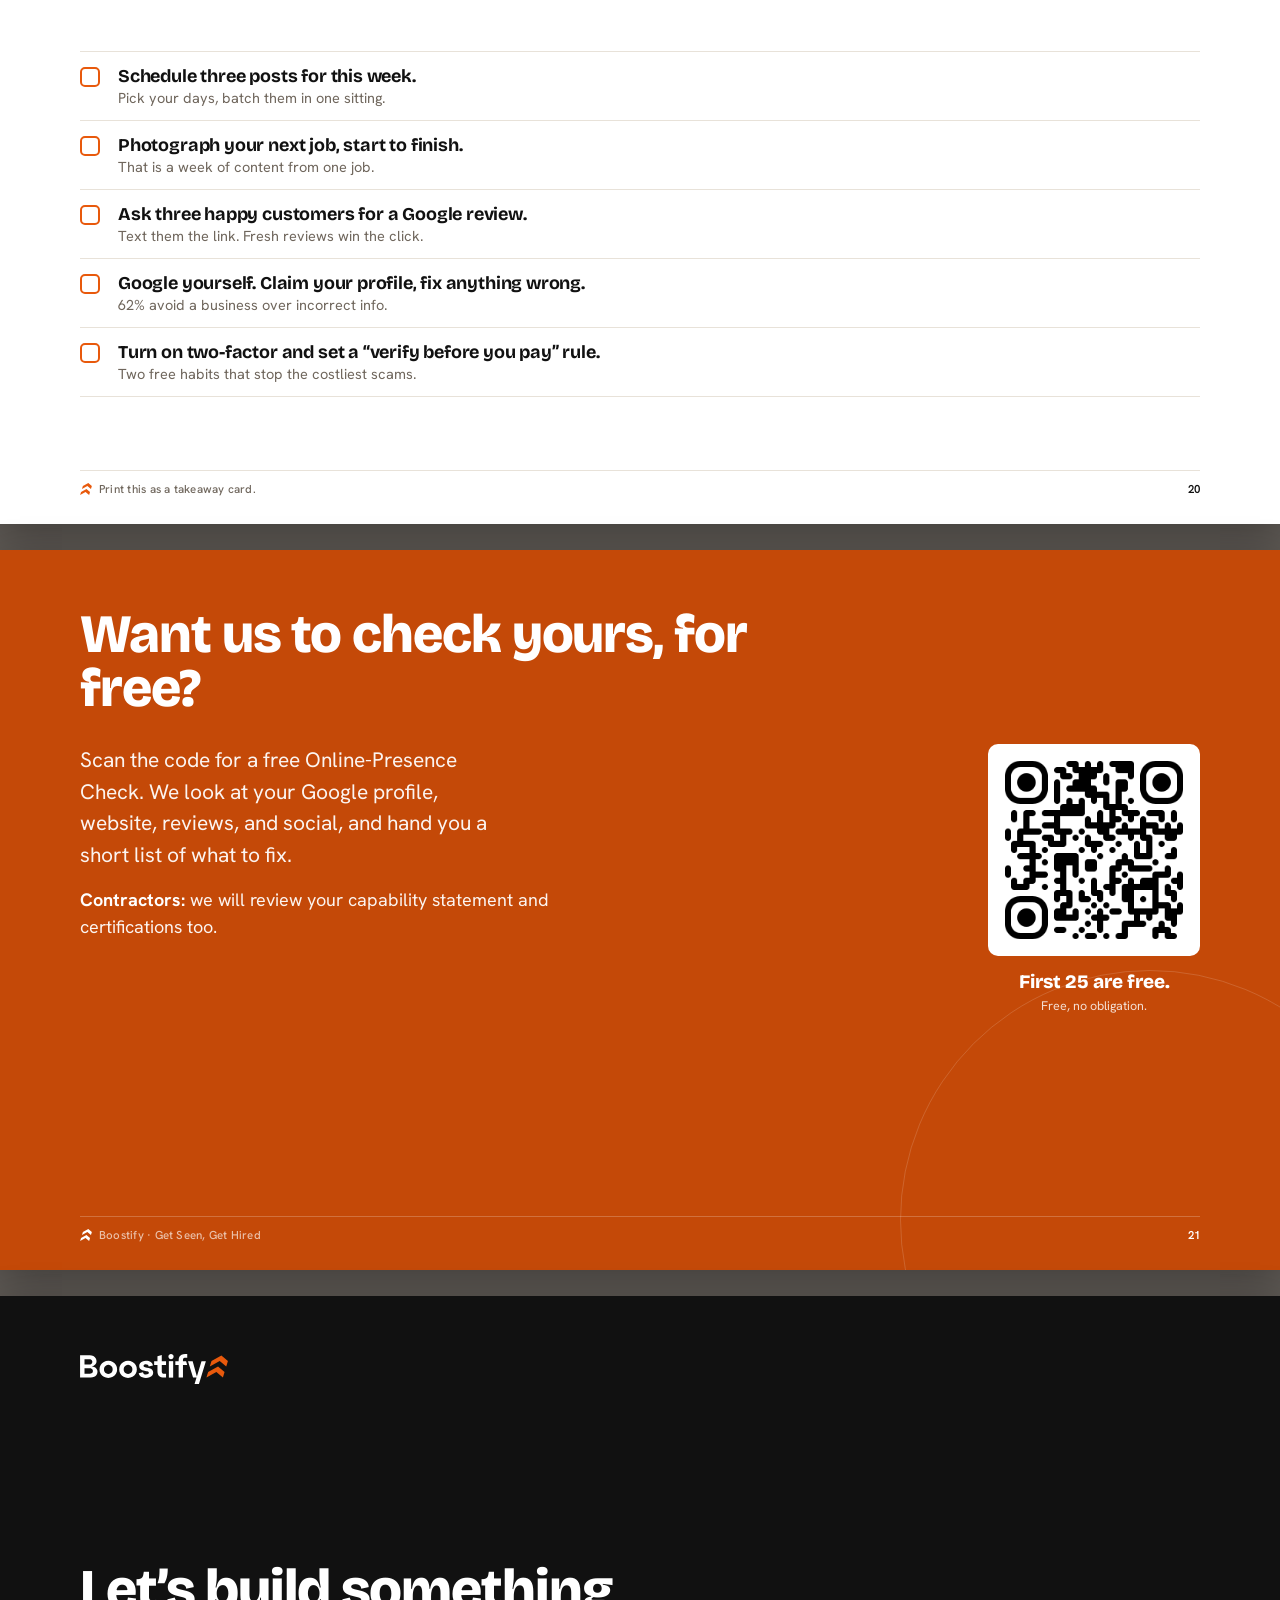
==== commit a5e9350f: "Scrolling phone feed with real photos; more dynamic animation timings - Slide 6: phone is now a real" ====
--- a/_source-deck.html
+++ b/_source-deck.html
@@ -70,11 +70,17 @@
   .ph-hd{display:flex; align-items:center; gap:8px; padding:10px 12px; border-bottom:1px solid var(--rule);}
   .ph-av{width:30px;height:30px;border-radius:50%;background:var(--orange);color:#fff;font-family:var(--disp);font-weight:800;font-size:13px;display:flex;align-items:center;justify-content:center;}
   .ph-hd .n{font-family:var(--disp);font-weight:700;font-size:13px;} .ph-hd .h{font-size:11px;color:var(--mute);}
-  .ph-post{padding:0;} .ph-img{height:150px; display:flex; align-items:flex-end; padding:10px; color:#fff; font-family:var(--disp); font-weight:700; font-size:14px;}
-  .ph-cap{padding:8px 12px; font-size:12px; line-height:1.35; color:var(--ink);} .ph-cap b{color:var(--ink);}
-  .ph-meta{padding:4px 12px 10px; font-size:11px; color:var(--mute);}
-  .grid3{display:grid; grid-template-columns:1fr 1fr 1fr; gap:3px; padding:3px;}
-  .gt{height:78px; display:flex; align-items:flex-end; padding:6px; color:#fff; font-family:var(--disp); font-weight:700; font-size:10.5px; line-height:1.05;}
+  .ph-screen{position:relative; height:336px; overflow:hidden;}
+  .ph-feed{display:flex; flex-direction:column;}
+  .ph-post{padding-bottom:10px; border-bottom:1px solid var(--rule);}
+  .ph-photo{height:172px; background-size:cover; background-position:center; background-color:#e8e2d9;}
+  .ph-row{display:flex; align-items:center; gap:5px; padding:8px 12px 1px; font-size:11.5px; color:var(--ink);}
+  .ph-row .ph-heart{color:var(--orange); font-size:14px;}
+  .ph-cap{padding:2px 12px 0; font-size:11.5px; line-height:1.35; color:var(--ink);} .ph-cap b{color:var(--ink); font-weight:700;}
+  .ph-time{padding:3px 12px 0; font-size:10px; color:var(--mute); text-transform:uppercase; letter-spacing:.03em;}
+  @keyframes feedScroll{0%{transform:translateY(0); opacity:0} 3%{opacity:1} 9%{transform:translateY(0)} 90%{transform:translateY(calc(336px - 100%)); opacity:1} 97%,100%{transform:translateY(calc(336px - 100%)); opacity:0}}
+  .reveal .slides section.present .ph-feed{animation:feedScroll 15s ease-in-out infinite;}
+  @media (prefers-reduced-motion:reduce){.reveal .slides section.present .ph-feed{animation:none !important;}}
   /* browser */
   .browser{border:1px solid var(--rule); border-radius:11px; overflow:hidden; background:#fff; box-shadow:0 14px 34px rgba(0,0,0,.10); width:100%;}
   .bch{height:36px; background:#F2EDE6; display:flex; align-items:center; gap:6px; padding:0 14px;}
@@ -247,15 +253,33 @@
     <div style="display:flex; justify-content:center;">
       <div class="phone">
         <div class="nt"></div>
-        <div class="ph-hd"><div class="ph-av">VP</div><div><div class="n">valleyproconstruction</div><div class="h">Fresno, CA</div></div></div>
-        <div class="ph-img f-slate">Driveway · Clovis</div>
-        <div class="ph-cap"><b>valleyproconstruction</b> Cracked to brand new in two days. Swipe for the before.</div>
-        <div class="ph-meta">♥ 84 &nbsp;·&nbsp; 12 comments &nbsp;·&nbsp; 2h</div>
-        <div class="grid3">
-          <div class="gt f-or2">Before / After</div>
-          <div class="gt f-ink">Meet the crew</div>
-          <div class="gt f-green">5★ review</div>
-        </div>
+        <div class="ph-hd"><div class="ph-av">VP</div><div><div class="n">valleyproconstruction</div><div class="h">Fresno, CA · Concrete &amp; driveways</div></div></div>
+        <div class="ph-screen"><div class="ph-feed">
+          <div class="ph-post">
+            <div class="ph-photo" style="background-image:url(images/feed-jobsite.jpg);"></div>
+            <div class="ph-row"><span class="ph-heart">&#9829;</span><b>84</b>&nbsp;likes</div>
+            <div class="ph-cap"><b>valleyproconstruction</b> Fresh pour in Clovis. Smooth and solid, good for 20 years.</div>
+            <div class="ph-time">2 hours ago</div>
+          </div>
+          <div class="ph-post">
+            <div class="ph-photo" style="background-image:url(images/feed-crew.jpg);"></div>
+            <div class="ph-row"><span class="ph-heart">&#9829;</span><b>61</b>&nbsp;likes</div>
+            <div class="ph-cap"><b>valleyproconstruction</b> The crew, mid-project. Same team on every job.</div>
+            <div class="ph-time">Yesterday</div>
+          </div>
+          <div class="ph-post">
+            <div class="ph-photo" style="background-image:url(images/feed-plan.jpg);"></div>
+            <div class="ph-row"><span class="ph-heart">&#9829;</span><b>112</b>&nbsp;likes</div>
+            <div class="ph-cap"><b>valleyproconstruction</b> Every job starts with a solid plan. Measure twice.</div>
+            <div class="ph-time">3 days ago</div>
+          </div>
+          <div class="ph-post">
+            <div class="ph-photo" style="background-image:url(images/feed-worker.jpg);"></div>
+            <div class="ph-row"><span class="ph-heart">&#9829;</span><b>57</b>&nbsp;likes</div>
+            <div class="ph-cap"><b>valleyproconstruction</b> 20 years on the tools and still loving it.</div>
+            <div class="ph-time">5 days ago</div>
+          </div>
+        </div></div>
       </div>
     </div>
   </div>
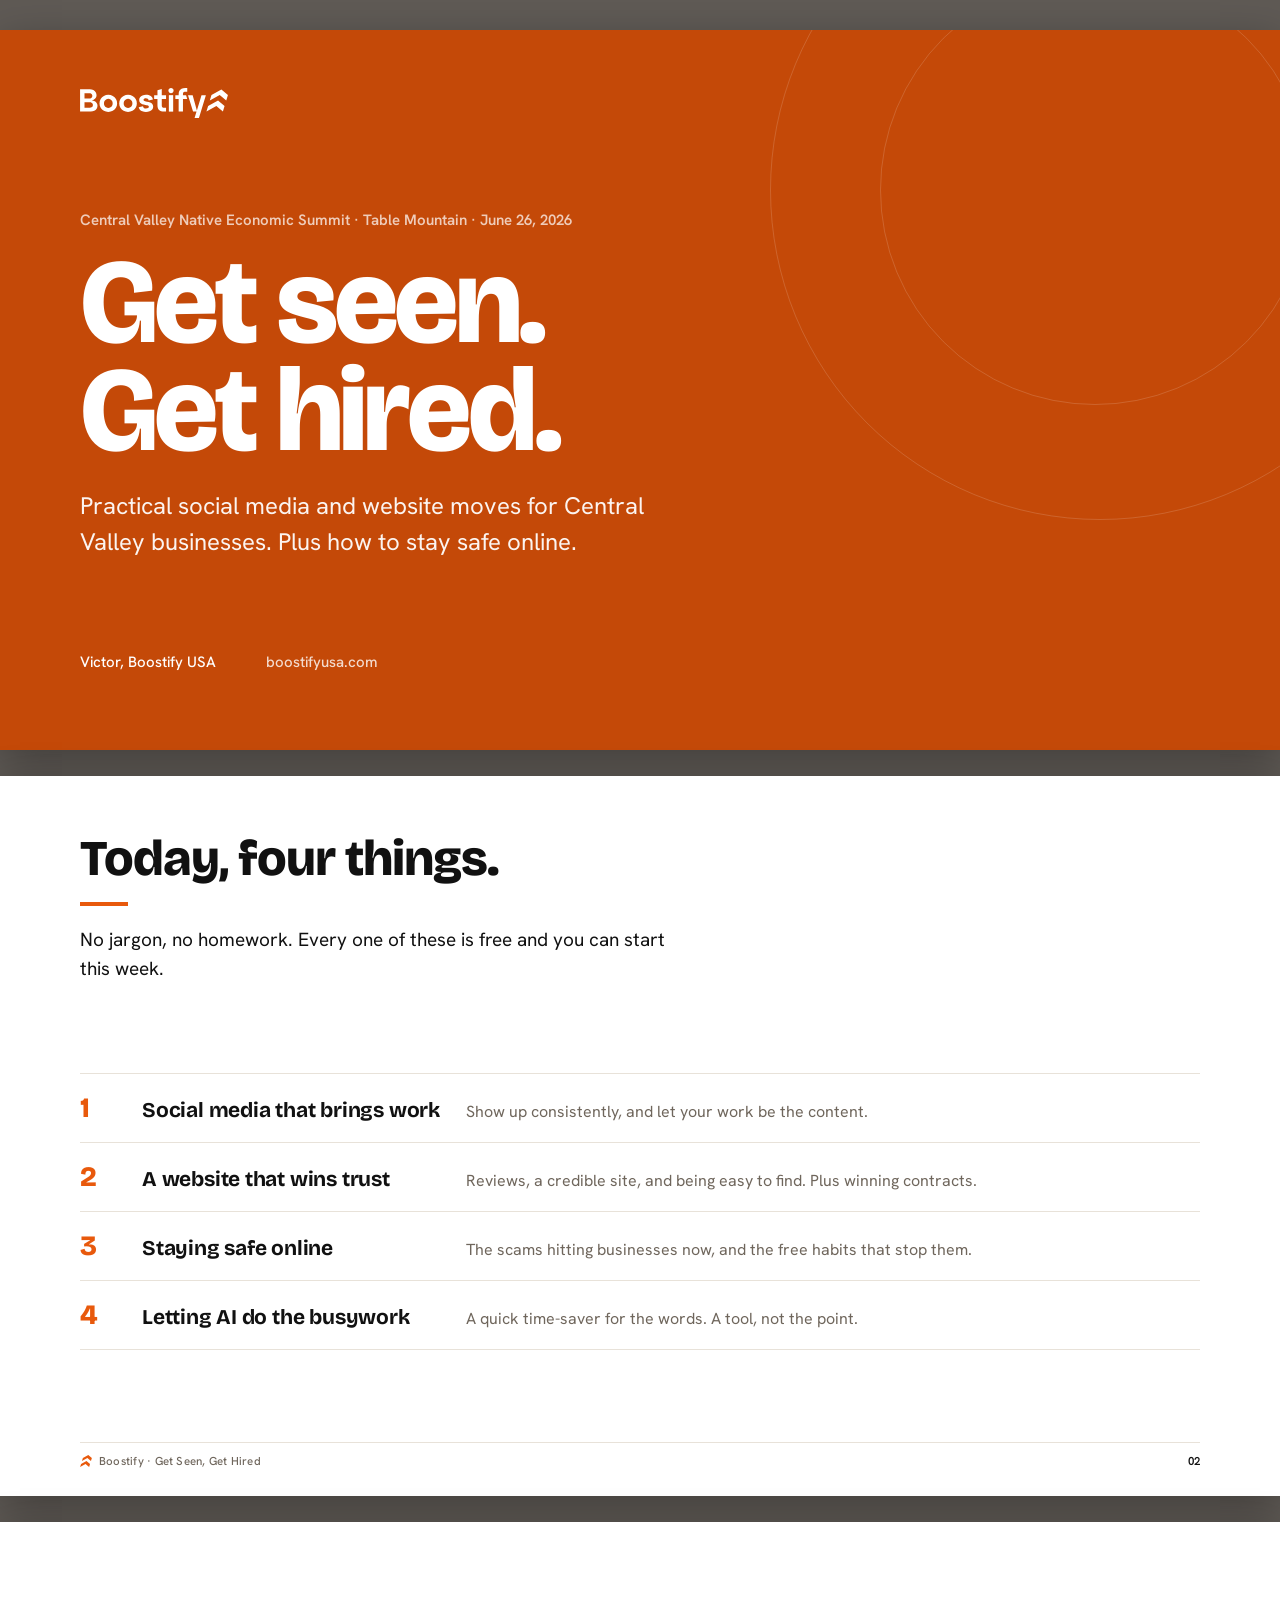
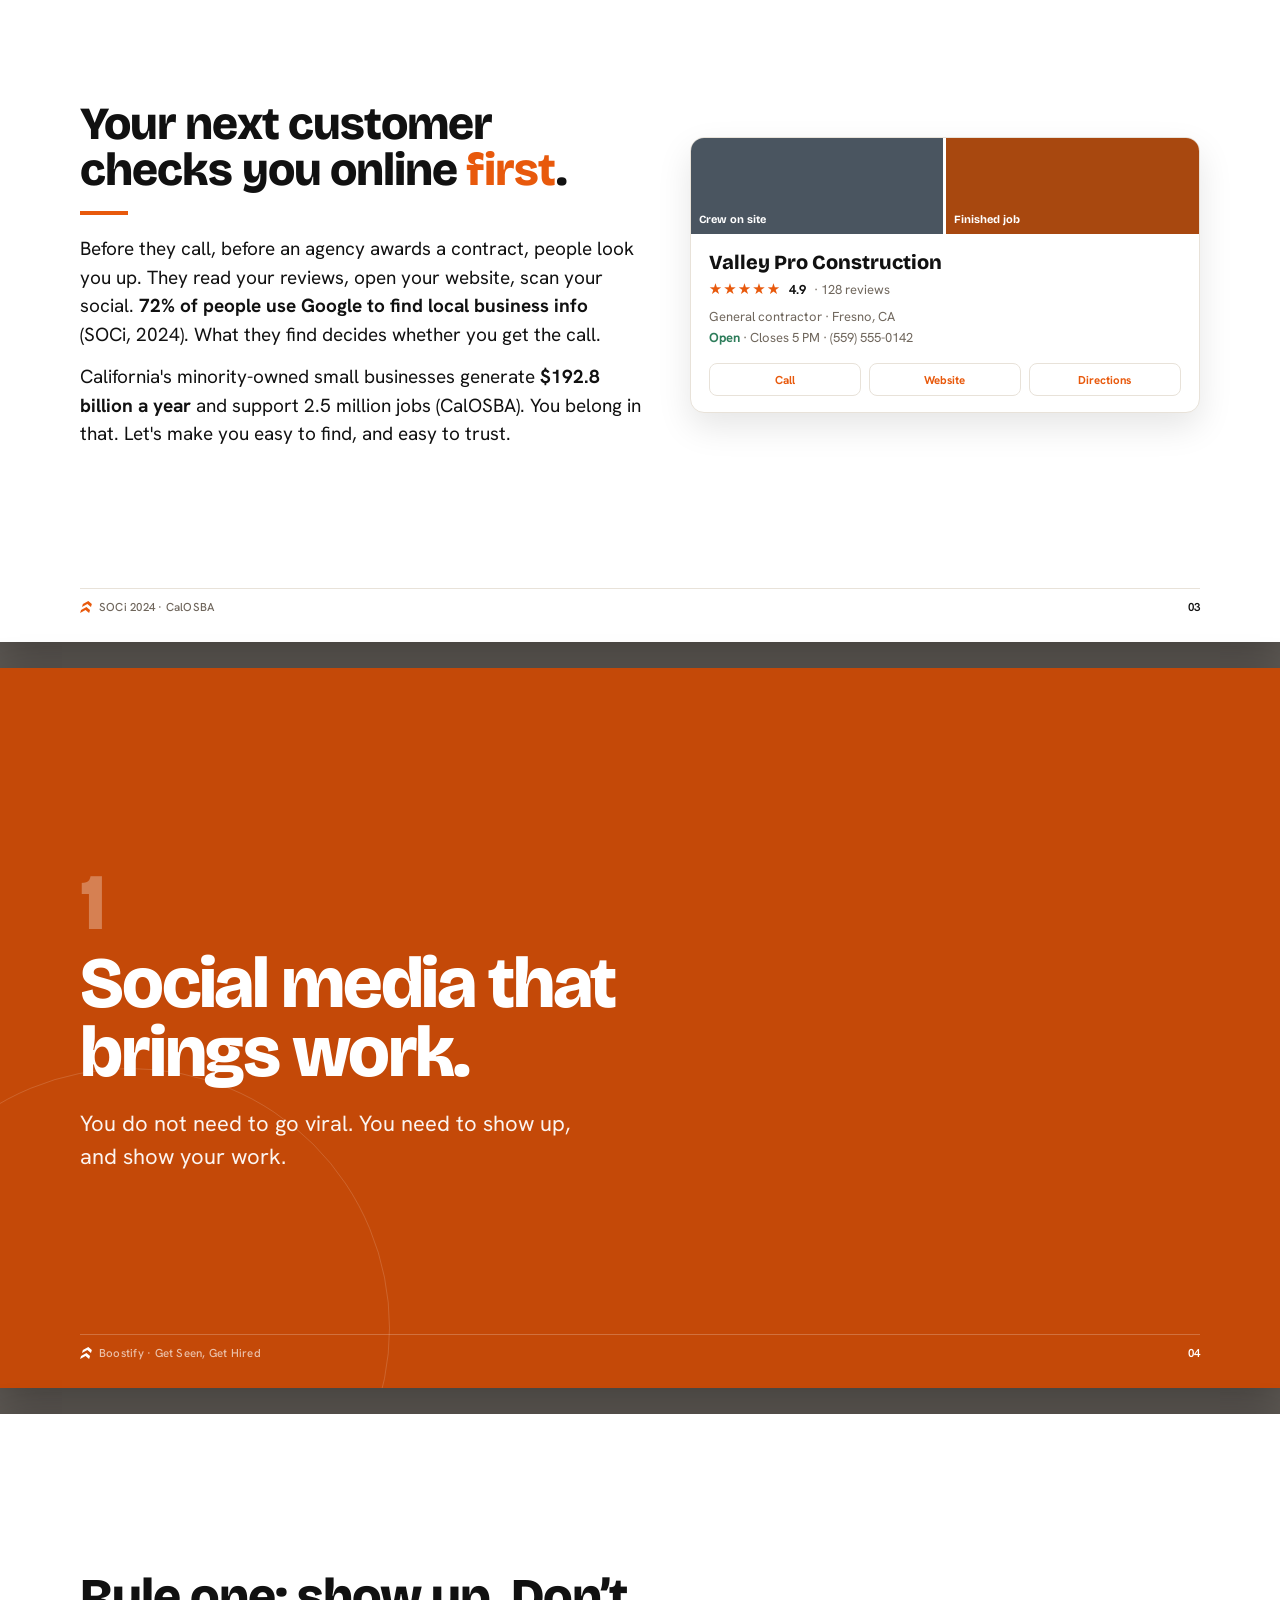
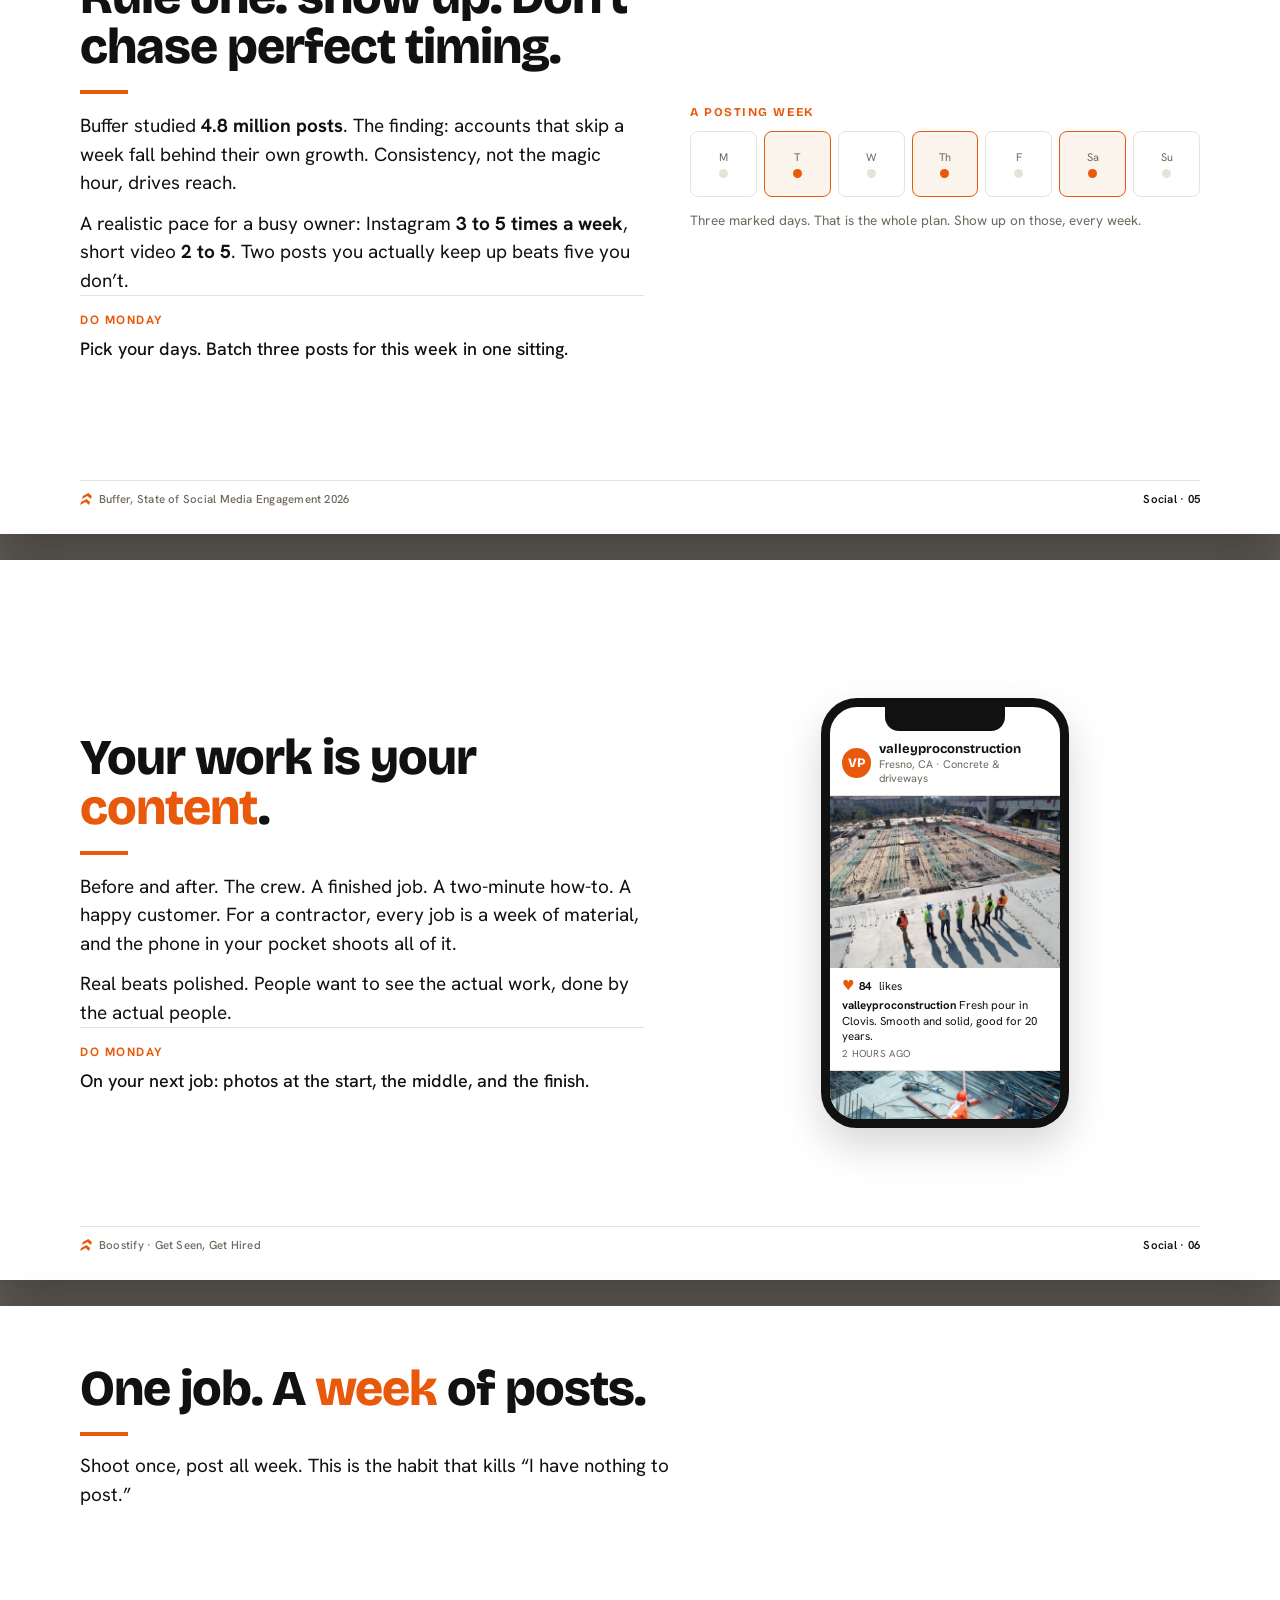
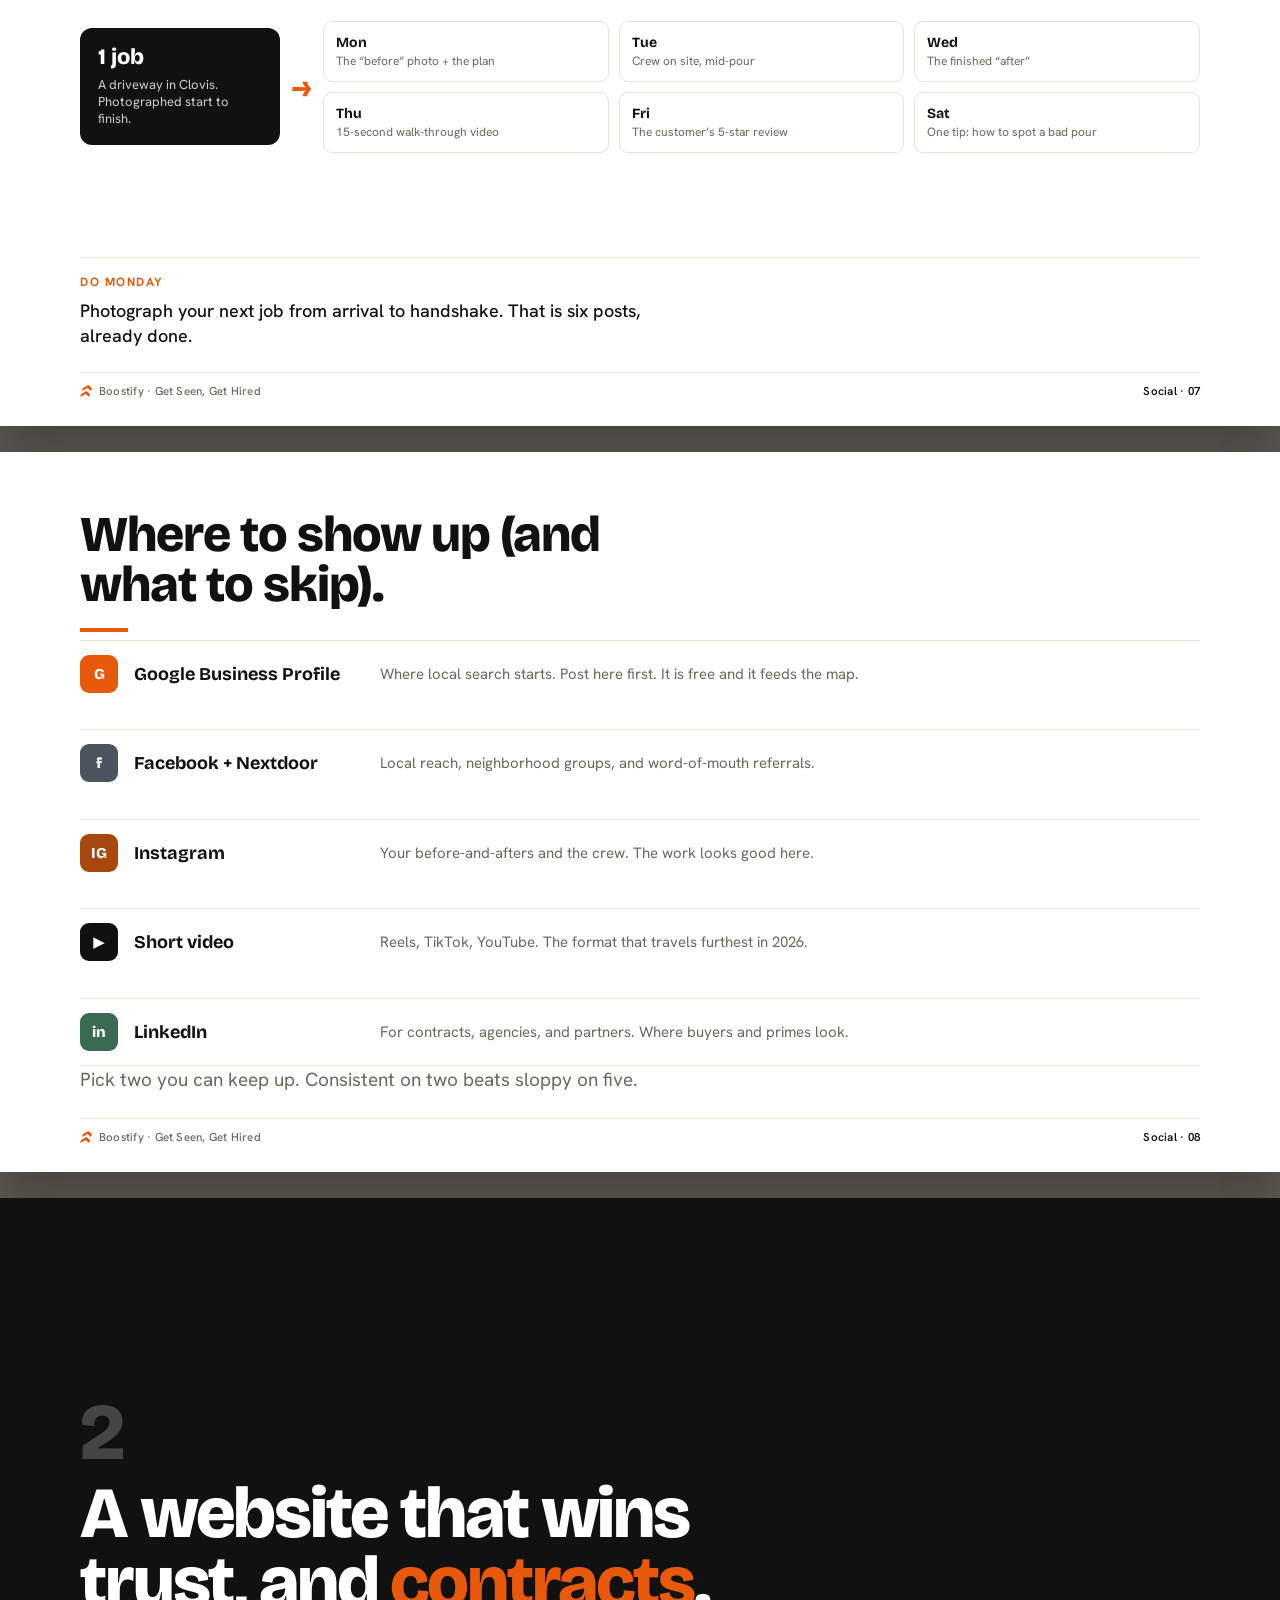
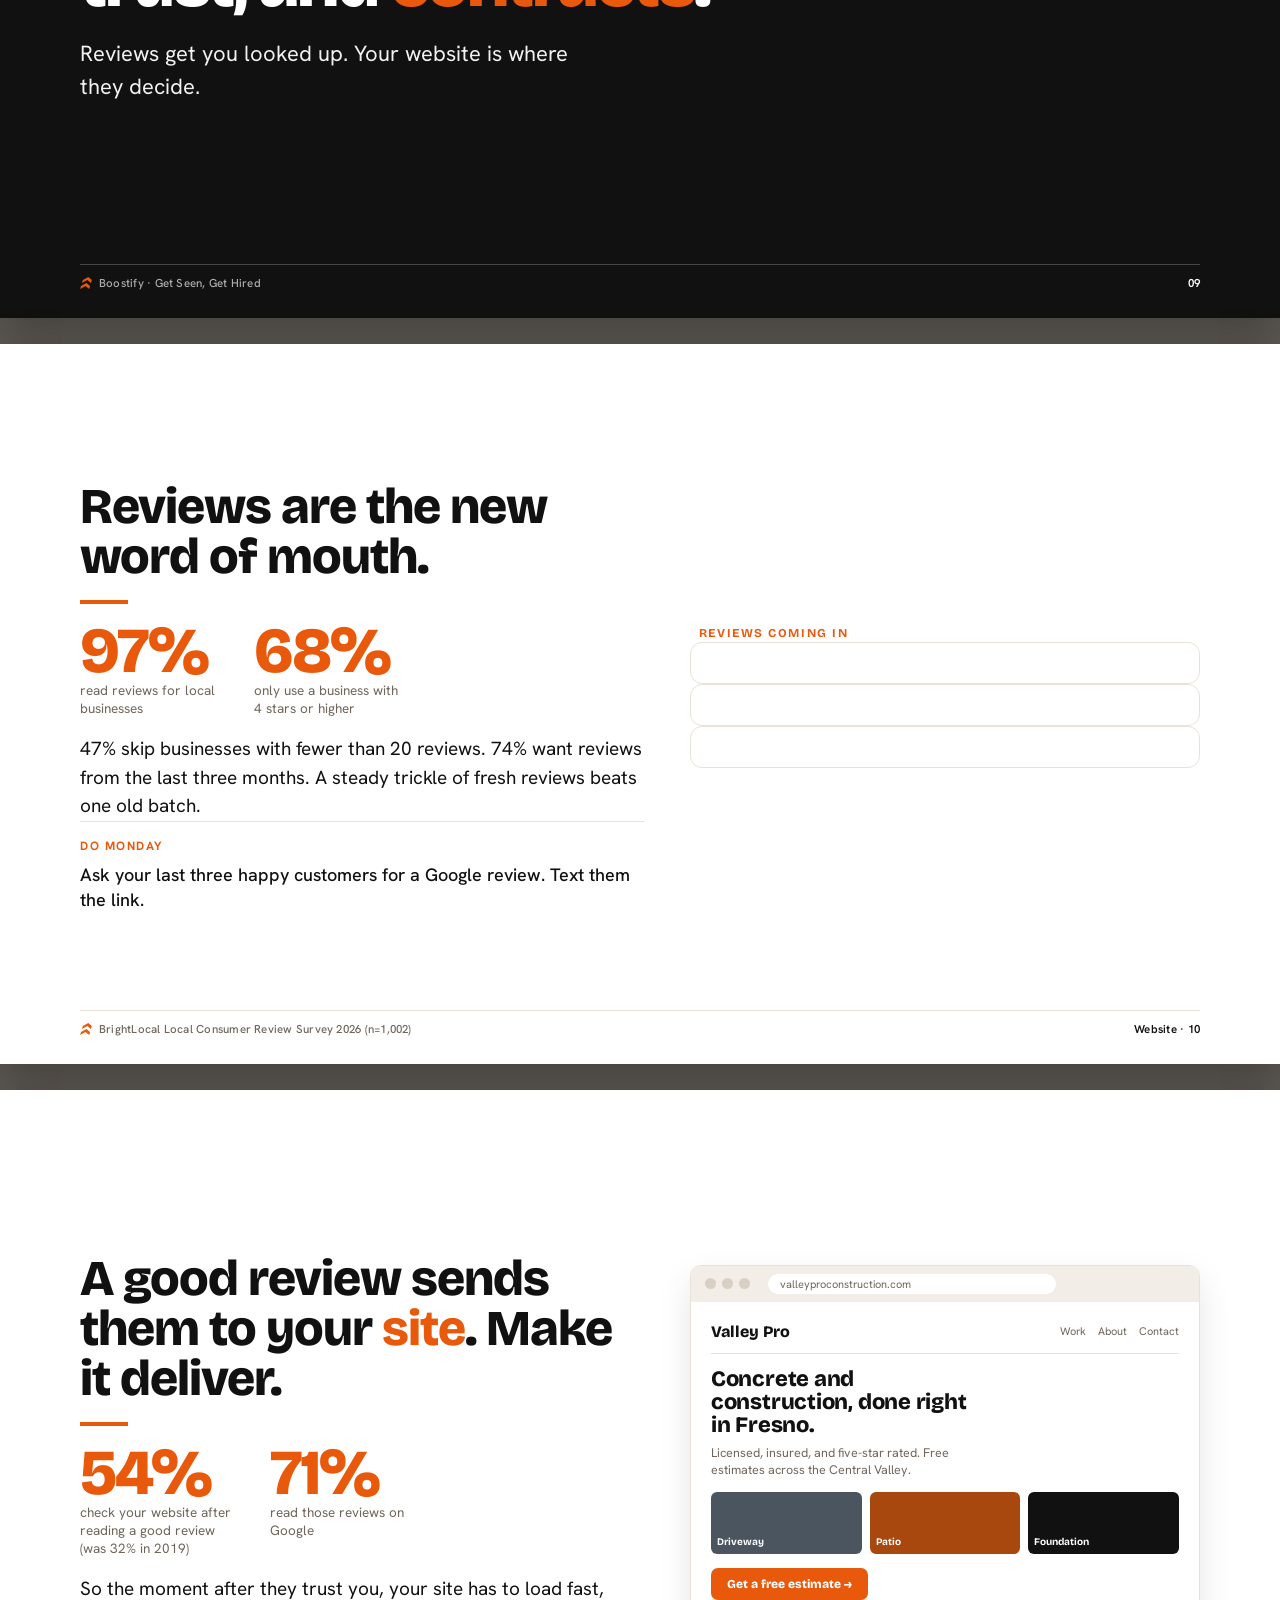
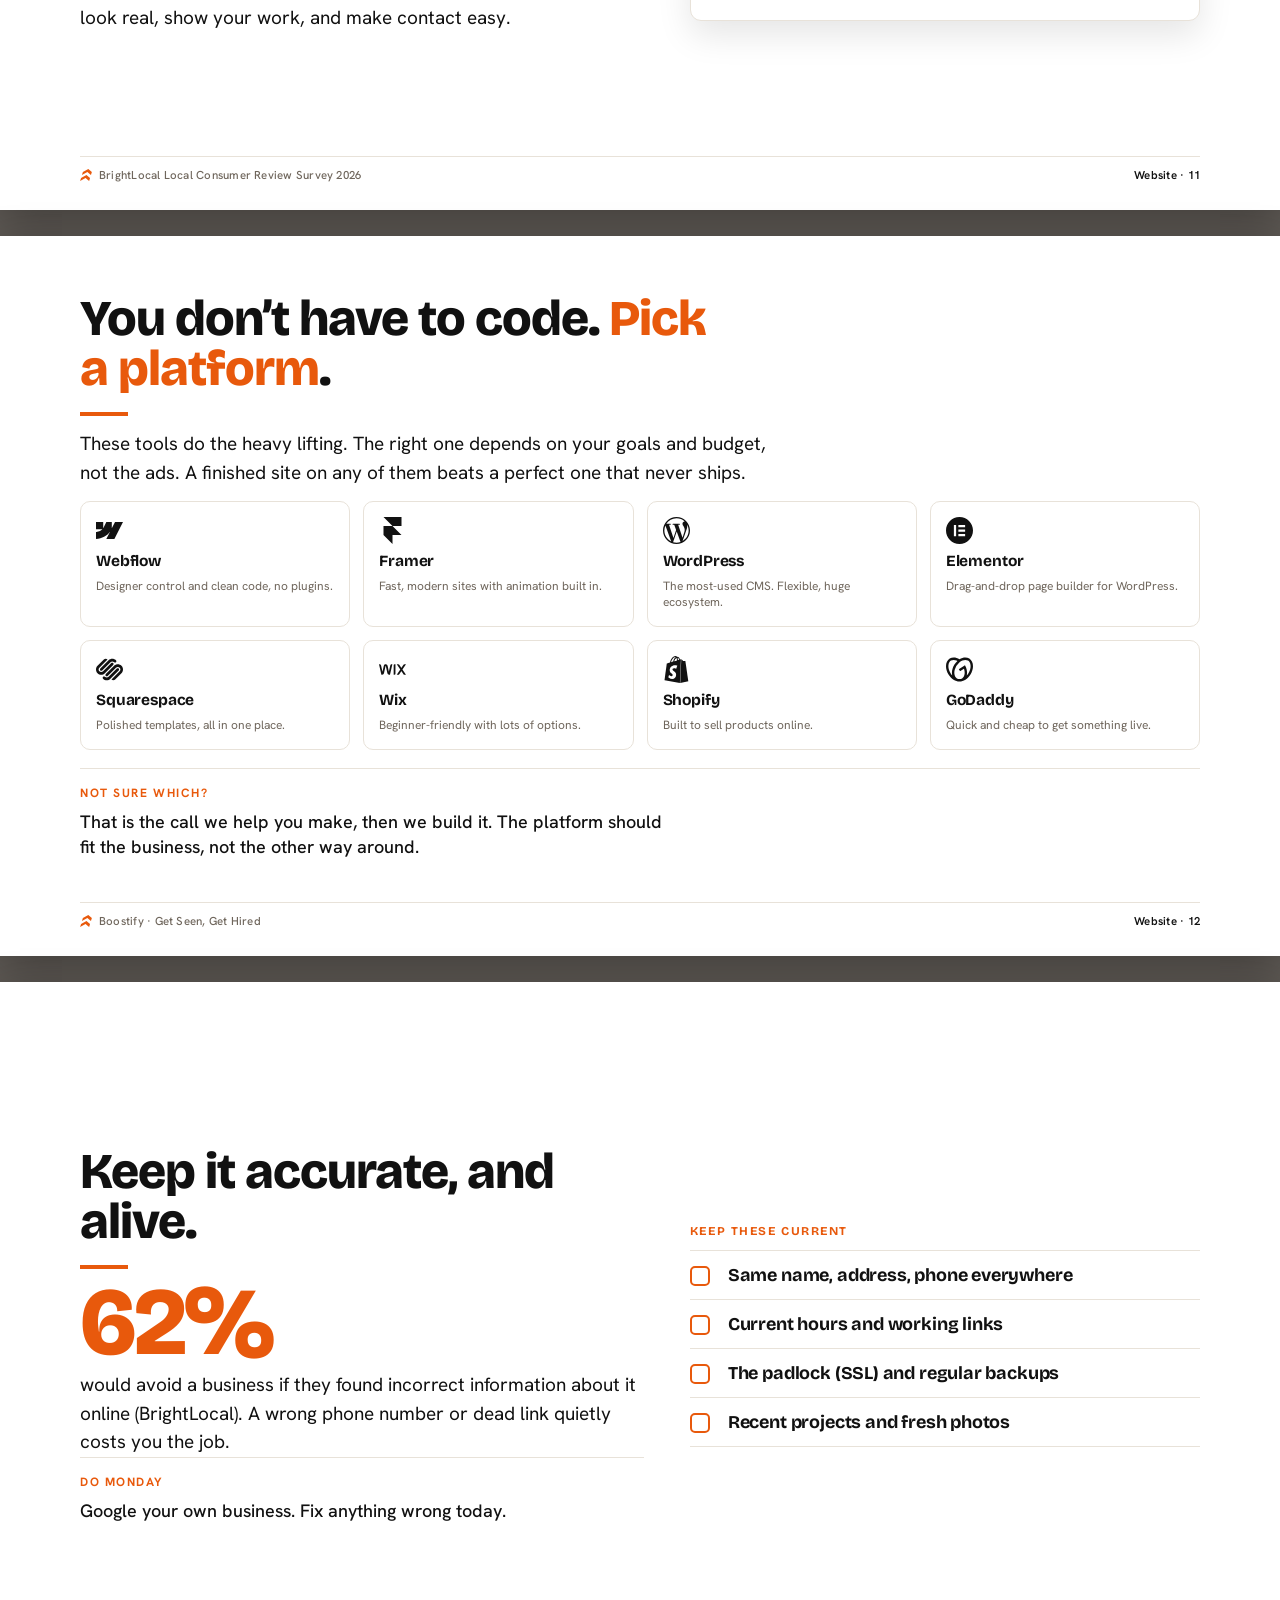
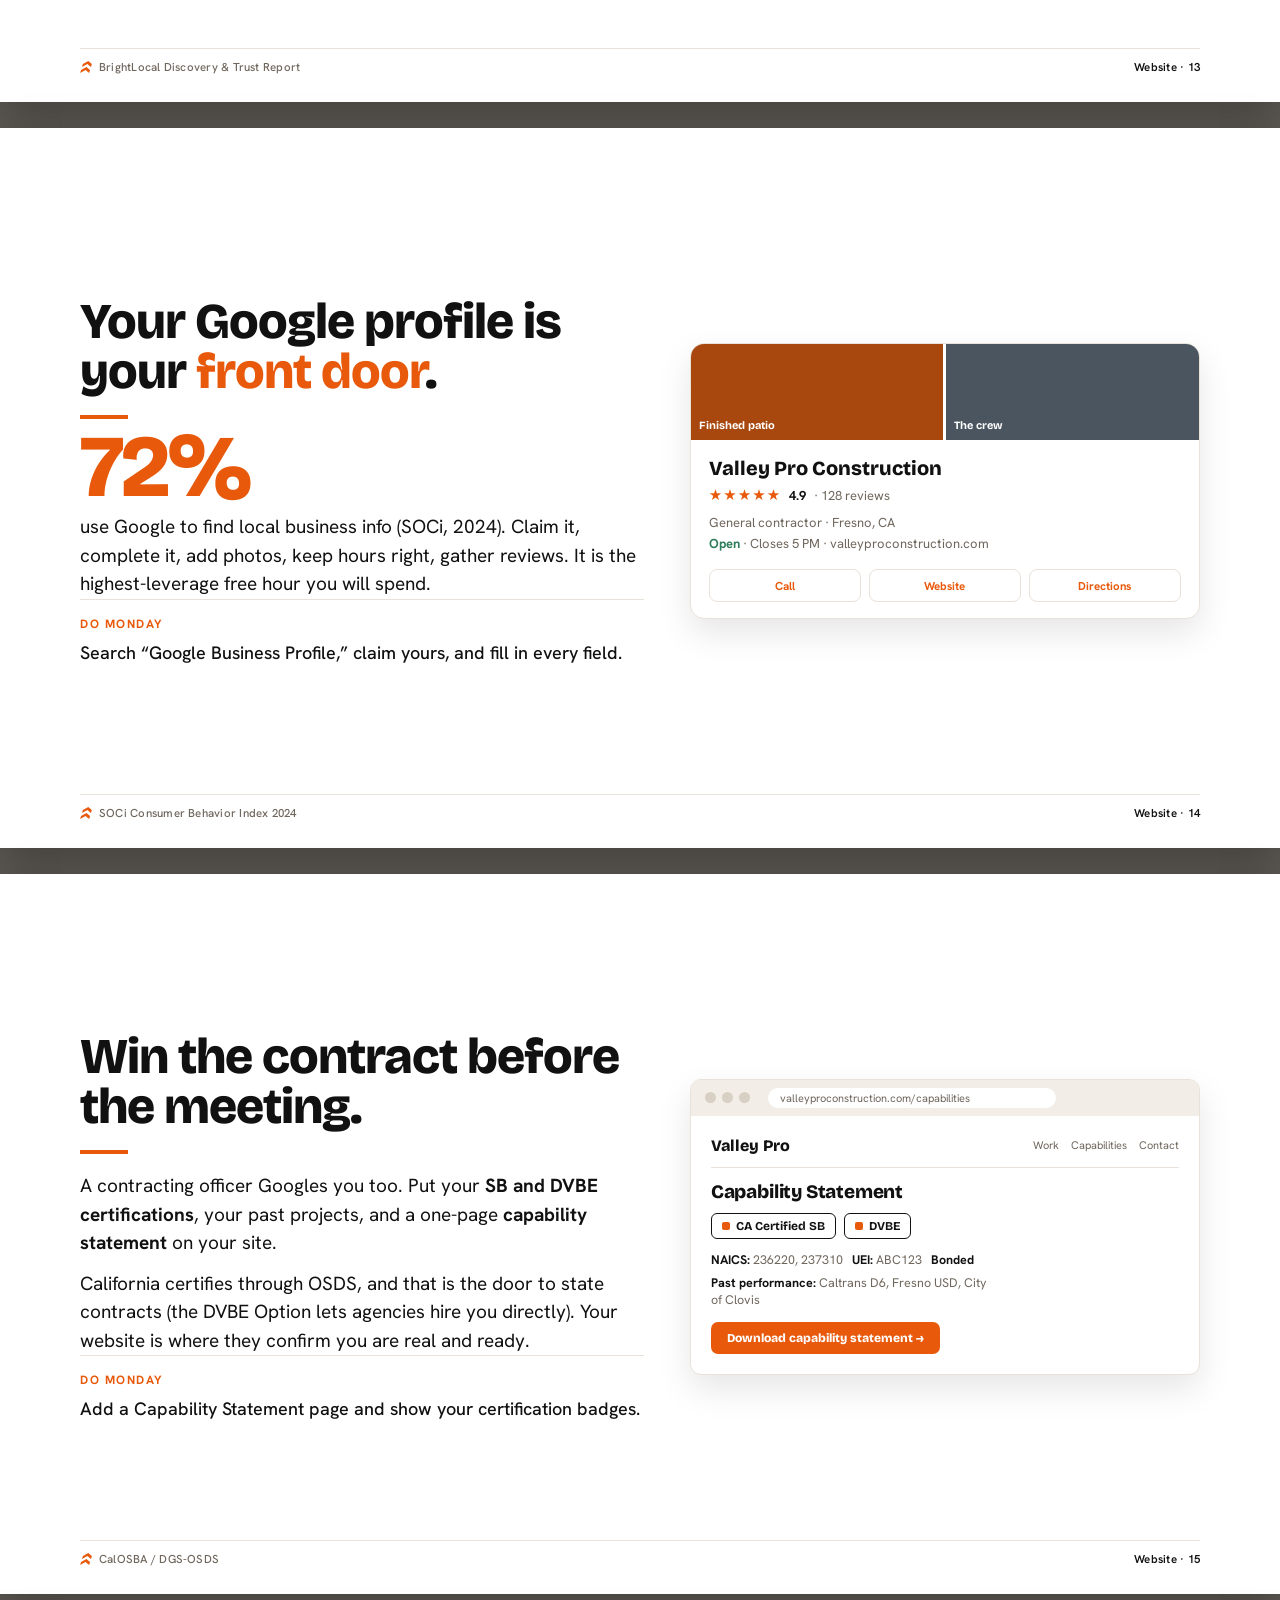
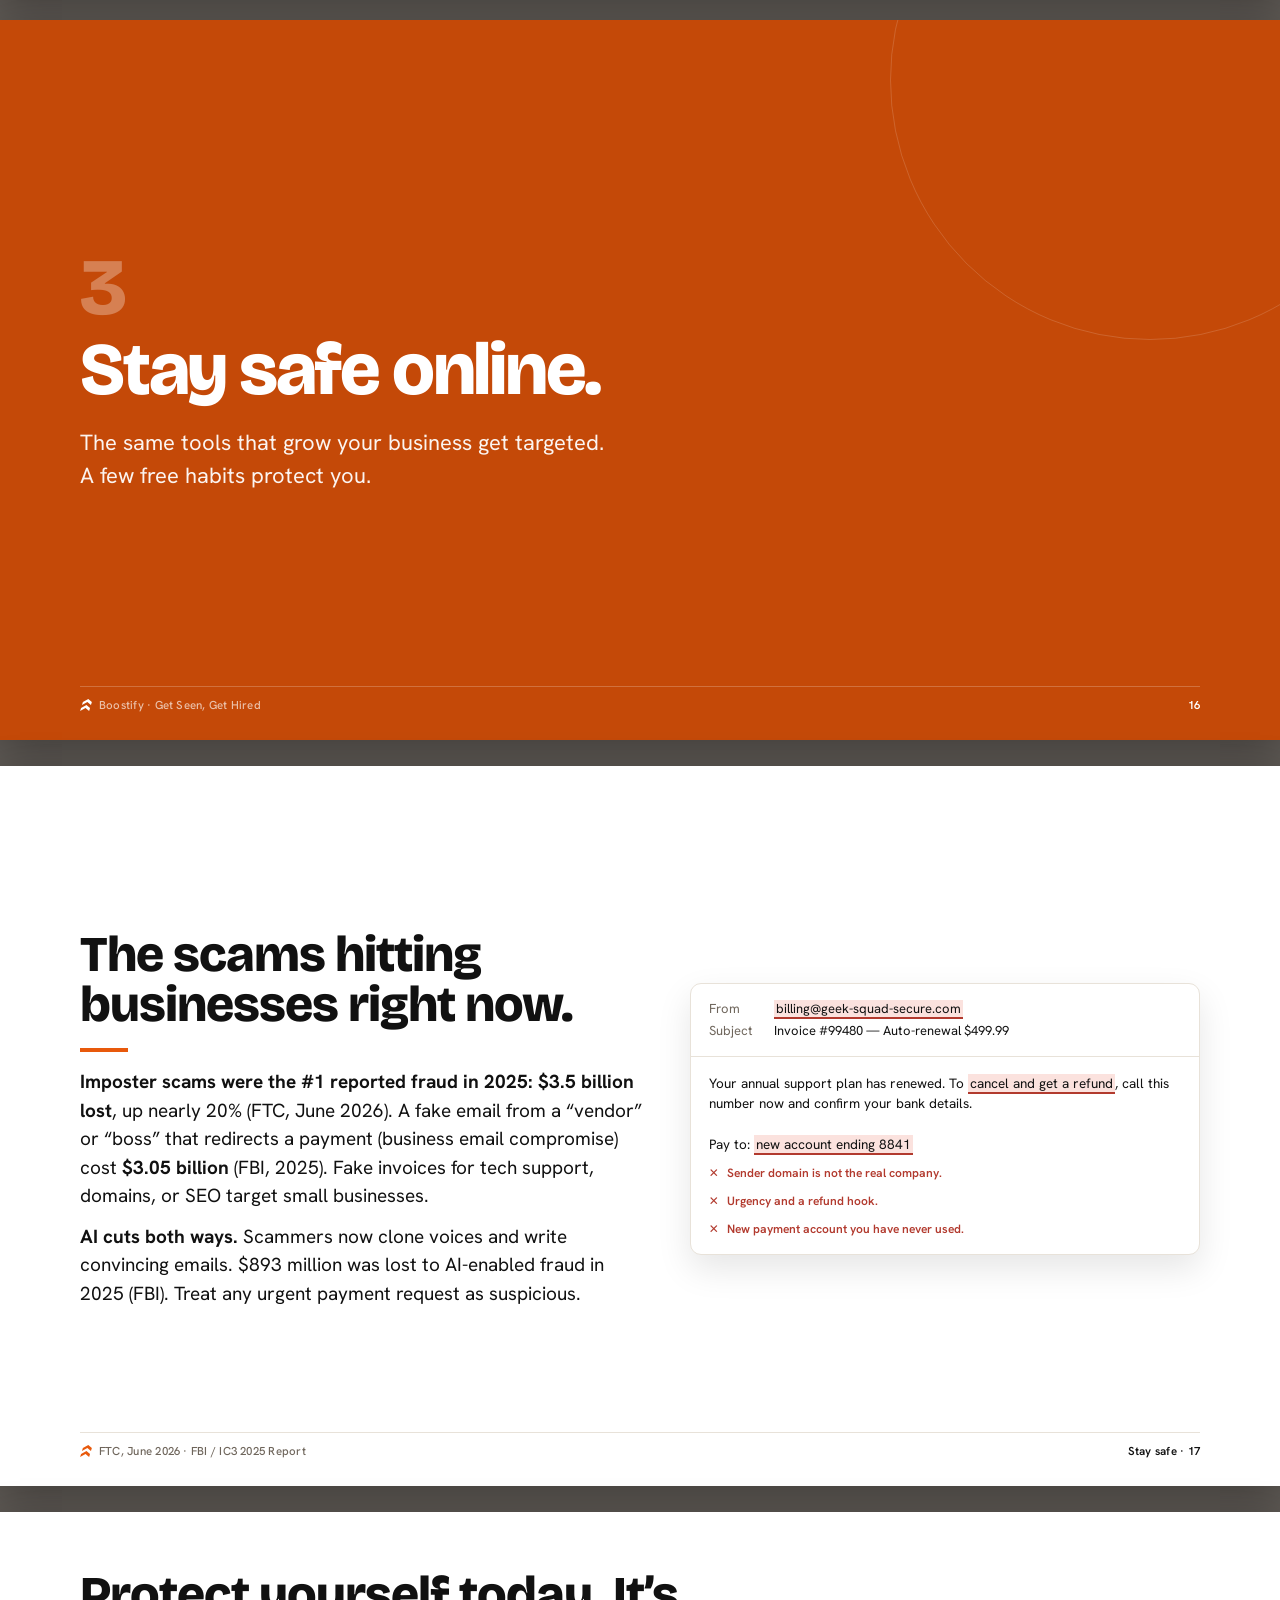
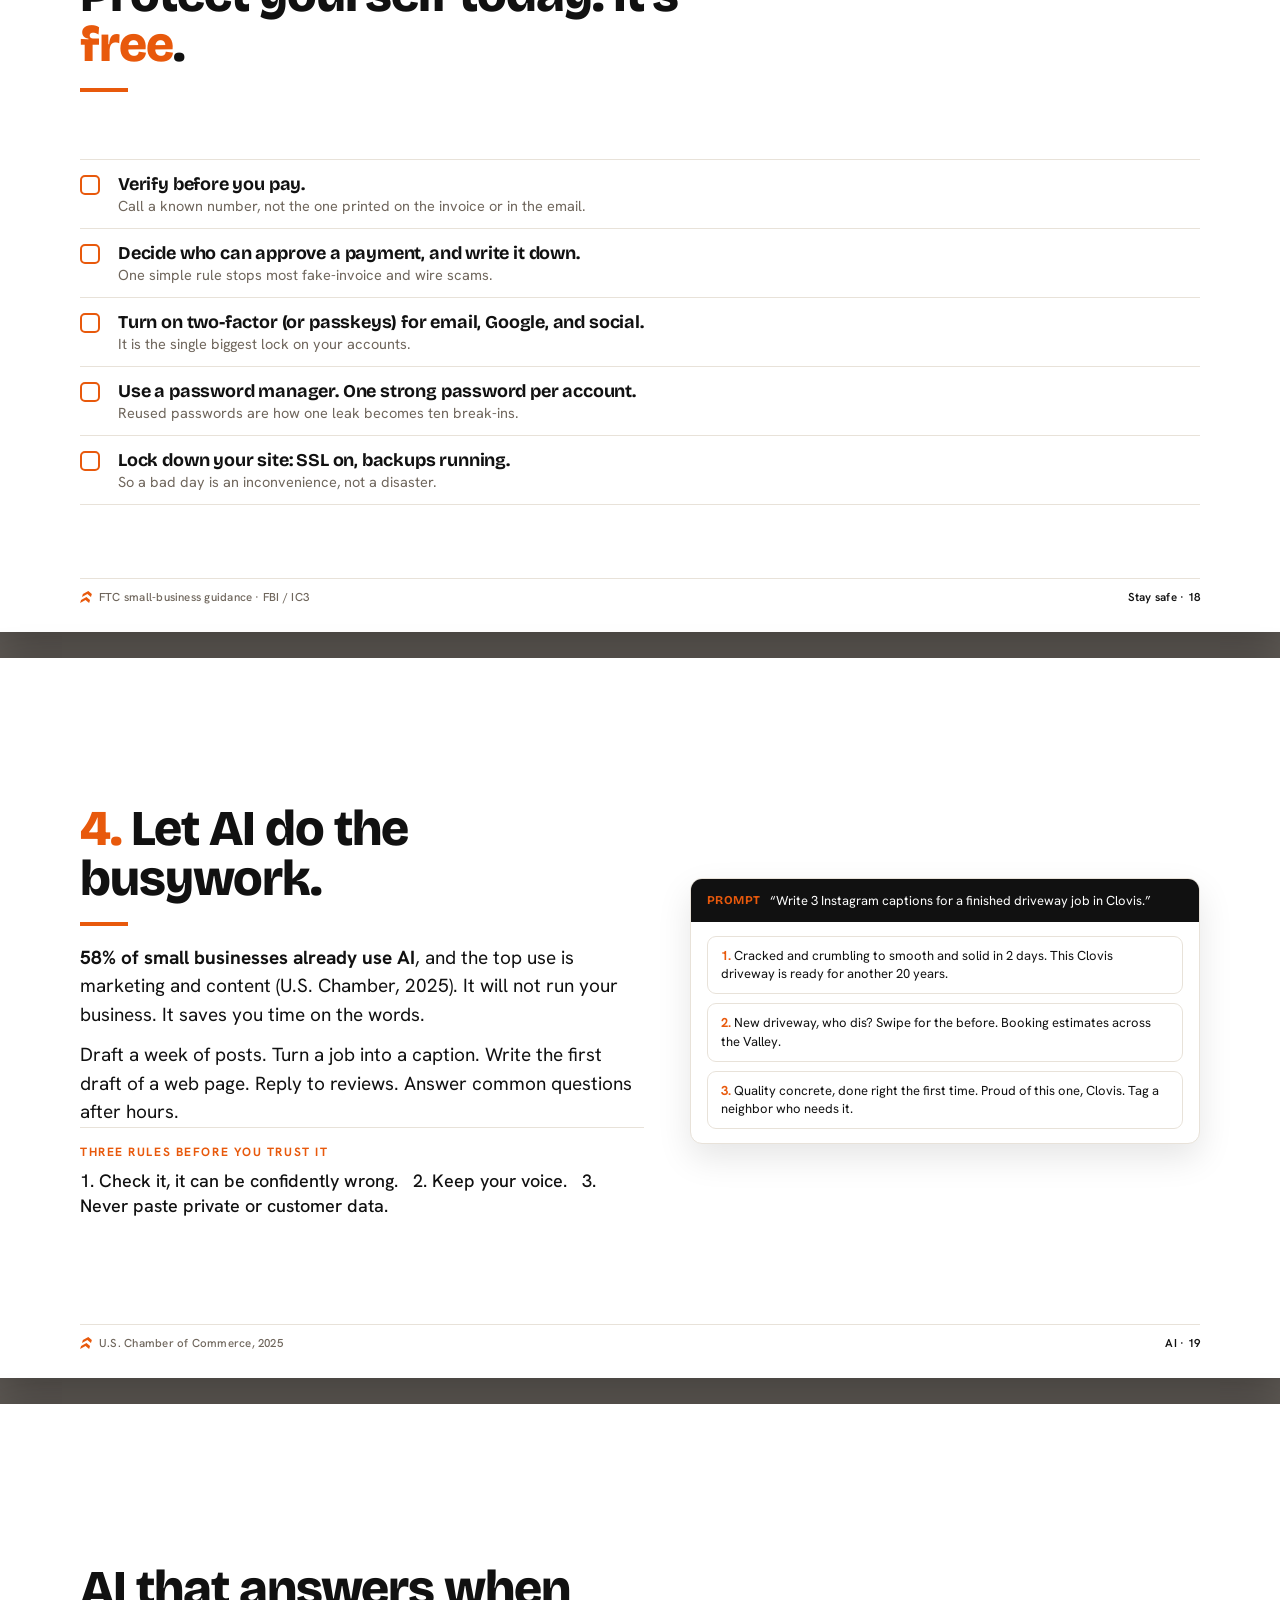
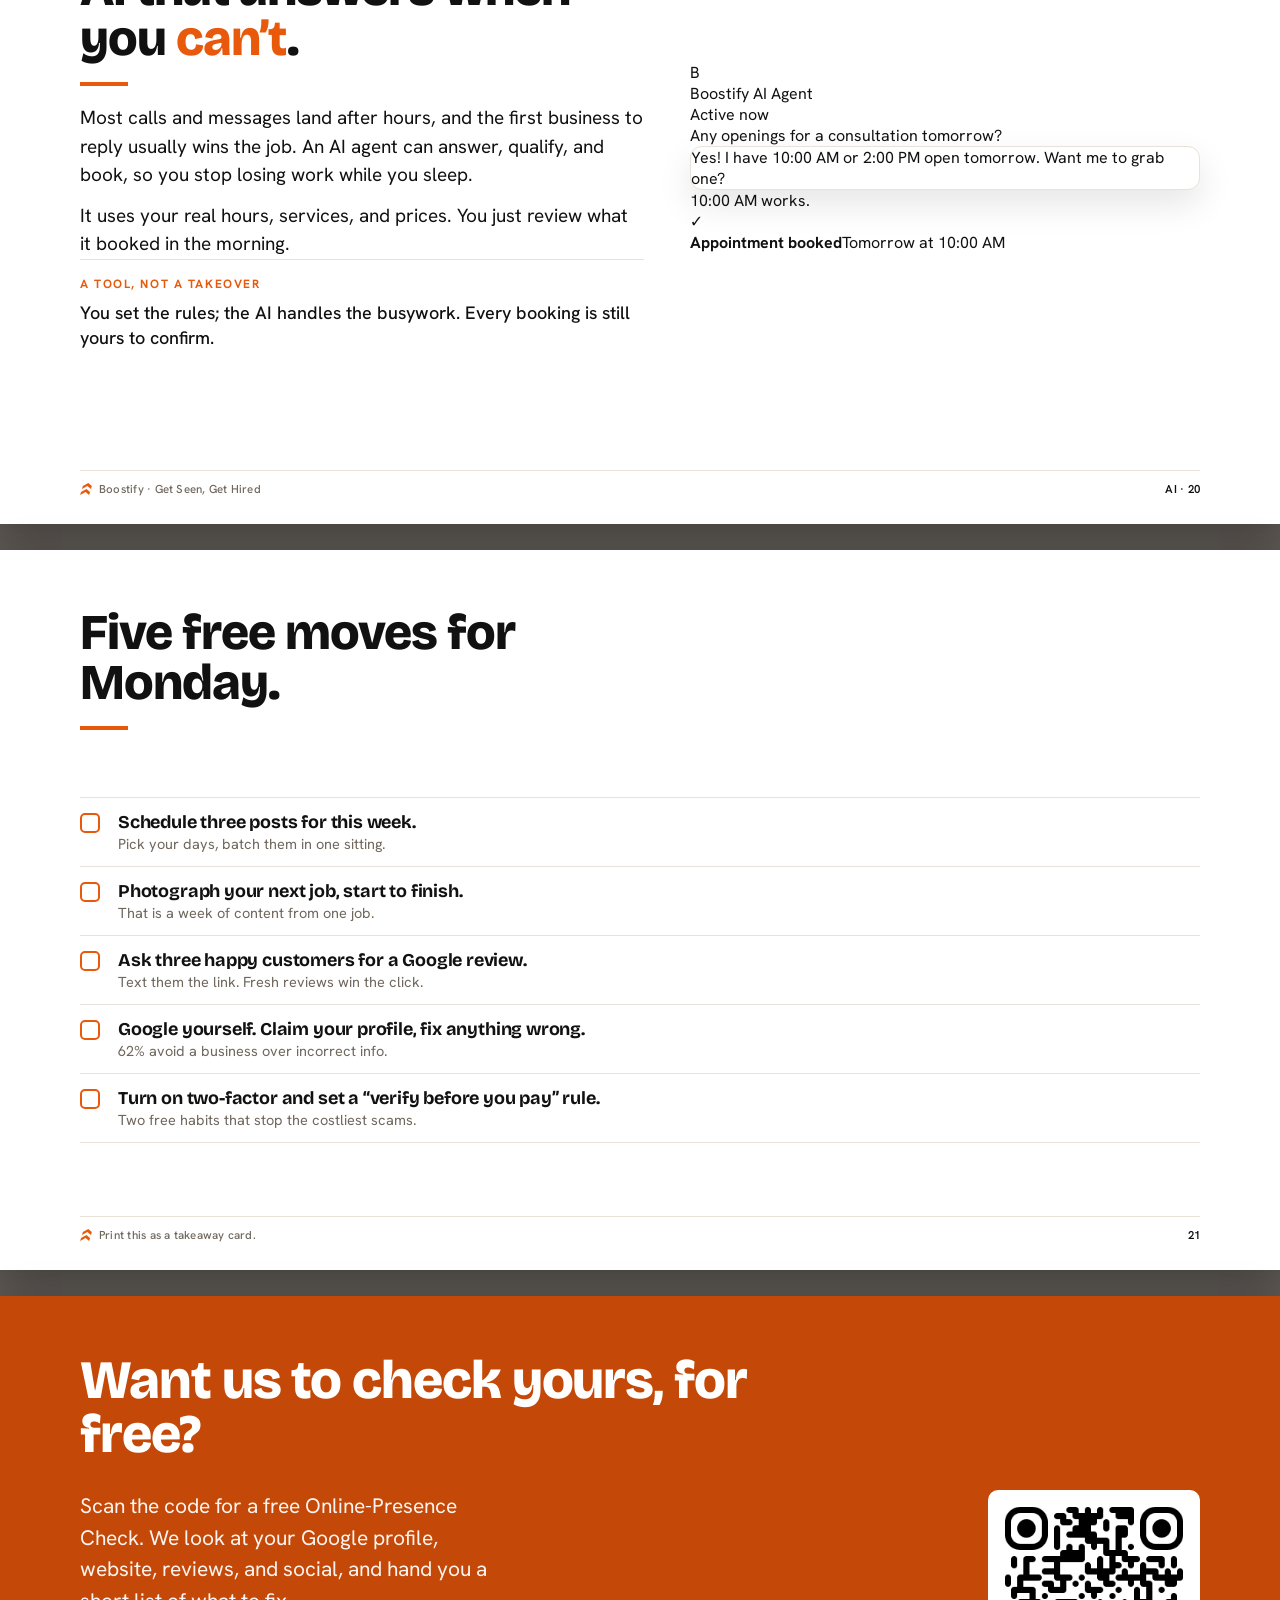
==== commit b885436c: "Add website-builders slide (Webflow, Framer, WordPress+Elementor, etc.) New slide 12 in the Website " ====
--- a/_source-deck.html
+++ b/_source-deck.html
@@ -62,6 +62,19 @@
   .label{font-family:var(--disp); font-weight:700; font-size:12px; letter-spacing:.13em; text-transform:uppercase; color:var(--orange); margin-bottom:12px;}
   .ring{position:absolute; border-radius:50%; border:1.5px solid currentColor;}
   .col2{display:grid; grid-template-columns:1fr 1fr; gap:40px;}
+  .builders{display:grid; grid-template-columns:repeat(4,1fr); gap:13px; margin-top:14px;}
+  .bld{border:1px solid var(--rule); border-radius:10px; padding:15px 15px 16px; display:flex; flex-direction:column; gap:8px; background:#fff;}
+  .bld img{height:27px; max-width:120px; object-fit:contain; object-position:left center;}
+  .bld .bn{font-family:var(--disp); font-weight:700; font-size:15.5px; letter-spacing:-.01em;}
+  .bld .bd{font-size:12px; line-height:1.34; color:var(--mute);}
+  @keyframes bldIn{from{opacity:0; transform:translateY(14px);} to{opacity:1; transform:translateY(0);}}
+  .reveal .slides section.present>.slide>.builders{animation:none;}
+  .reveal .slides section.present .bld{animation:bldIn .5s cubic-bezier(.2,.7,.2,1) both;}
+  .reveal .slides section.present .bld:nth-child(1){animation-delay:.06s} .reveal .slides section.present .bld:nth-child(2){animation-delay:.12s}
+  .reveal .slides section.present .bld:nth-child(3){animation-delay:.18s} .reveal .slides section.present .bld:nth-child(4){animation-delay:.24s}
+  .reveal .slides section.present .bld:nth-child(5){animation-delay:.30s} .reveal .slides section.present .bld:nth-child(6){animation-delay:.36s}
+  .reveal .slides section.present .bld:nth-child(7){animation-delay:.42s} .reveal .slides section.present .bld:nth-child(8){animation-delay:.48s}
+  @media (prefers-reduced-motion:reduce){.reveal .slides section.present .bld{animation:none !important;}}
 
   /* ---------- MOCKUP COMPONENTS ---------- */
   /* phone */
@@ -377,7 +390,25 @@
   <div class="foot"><span>BrightLocal Local Consumer Review Survey 2026</span><span class="r">Website · 11</span></div>
 </section>
 
-<!-- 12 · KEEP IT ACCURATE -->
+<!-- 12 · WEBSITE BUILDERS -->
+<section class="slide">
+  <h2>You don&rsquo;t have to code. <span class="o">Pick a platform</span>.</h2><hr class="mark">
+  <p class="lead" style="margin-top:14px; max-width:64ch;">These tools do the heavy lifting. The right one depends on your goals and budget, not the ads. A finished site on any of them beats a perfect one that never ships.</p>
+  <div class="builders">
+    <div class="bld"><img src="images/builders/webflow.svg" alt="Webflow logo"><div class="bn">Webflow</div><div class="bd">Designer control and clean code, no plugins.</div></div>
+    <div class="bld"><img src="images/builders/framer.svg" alt="Framer logo"><div class="bn">Framer</div><div class="bd">Fast, modern sites with animation built in.</div></div>
+    <div class="bld"><img src="images/builders/wordpress.svg" alt="WordPress logo"><div class="bn">WordPress</div><div class="bd">The most-used CMS. Flexible, huge ecosystem.</div></div>
+    <div class="bld"><img src="images/builders/elementor.svg" alt="Elementor logo"><div class="bn">Elementor</div><div class="bd">Drag-and-drop page builder for WordPress.</div></div>
+    <div class="bld"><img src="images/builders/squarespace.svg" alt="Squarespace logo"><div class="bn">Squarespace</div><div class="bd">Polished templates, all in one place.</div></div>
+    <div class="bld"><img src="images/builders/wix.svg" alt="Wix logo"><div class="bn">Wix</div><div class="bd">Beginner-friendly with lots of options.</div></div>
+    <div class="bld"><img src="images/builders/shopify.svg" alt="Shopify logo"><div class="bn">Shopify</div><div class="bd">Built to sell products online.</div></div>
+    <div class="bld"><img src="images/builders/godaddy.svg" alt="GoDaddy logo"><div class="bn">GoDaddy</div><div class="bd">Quick and cheap to get something live.</div></div>
+  </div>
+  <div class="act" style="margin-top:18px;"><div class="l">Not sure which?</div><p>That is the call we help you make, then we build it. The platform should fit the business, not the other way around.</p></div>
+  <div class="foot"><span>Boostify · Get Seen, Get Hired</span><span class="r">Website · 12</span></div>
+</section>
+
+<!-- 13 · KEEP IT ACCURATE -->
 <section class="slide">
   <div class="two">
     <div>
@@ -396,7 +427,7 @@
       </div>
     </div>
   </div>
-  <div class="foot"><span>BrightLocal Discovery &amp; Trust Report</span><span class="r">Website · 12</span></div>
+  <div class="foot"><span>BrightLocal Discovery &amp; Trust Report</span><span class="r">Website · 13</span></div>
 </section>
 
 <!-- 13 · GBP FRONT DOOR -->
@@ -418,7 +449,7 @@
       </div>
     </div>
   </div>
-  <div class="foot"><span>SOCi Consumer Behavior Index 2024</span><span class="r">Website · 13</span></div>
+  <div class="foot"><span>SOCi Consumer Behavior Index 2024</span><span class="r">Website · 14</span></div>
 </section>
 
 <!-- 14 · CONTRACTS / CAPABILITY -->
@@ -442,7 +473,7 @@
       </div>
     </div>
   </div>
-  <div class="foot"><span>CalOSBA / DGS-OSDS</span><span class="r">Website · 14</span></div>
+  <div class="foot"><span>CalOSBA / DGS-OSDS</span><span class="r">Website · 15</span></div>
 </section>
 
 <!-- 15 · SECURITY DIVIDER -->
@@ -451,7 +482,7 @@
   <div style="font-family:var(--disp); font-weight:800; font-size:80px; color:rgba(255,255,255,.3); line-height:1;">3</div>
   <h1 style="font-family:var(--disp); font-weight:800; font-size:74px; line-height:.96; letter-spacing:-.03em; margin-top:6px;">Stay safe online.</h1>
   <p class="lead" style="margin-top:20px; font-size:22px; max-width:44ch;">The same tools that grow your business get targeted. A few free habits protect you.</p>
-  <div class="foot"><span>Boostify · Get Seen, Get Hired</span><span class="r">15</span></div>
+  <div class="foot"><span>Boostify · Get Seen, Get Hired</span><span class="r">16</span></div>
 </section>
 
 <!-- 16 · THE SCAMS -->
@@ -471,7 +502,7 @@
       </div>
     </div>
   </div>
-  <div class="foot"><span>FTC, June 2026 · FBI / IC3 2025 Report</span><span class="r">Stay safe · 16</span></div>
+  <div class="foot"><span>FTC, June 2026 · FBI / IC3 2025 Report</span><span class="r">Stay safe · 17</span></div>
 </section>
 
 <!-- 17 · PROTECT YOURSELF -->
@@ -484,7 +515,7 @@
     <div class="row"><div class="bx"></div><div><div class="h">Use a password manager. One strong password per account.</div><div class="s">Reused passwords are how one leak becomes ten break-ins.</div></div></div>
     <div class="row"><div class="bx"></div><div><div class="h">Lock down your site: SSL on, backups running.</div><div class="s">So a bad day is an inconvenience, not a disaster.</div></div></div>
   </div>
-  <div class="foot"><span>FTC small-business guidance · FBI / IC3</span><span class="r">Stay safe · 17</span></div>
+  <div class="foot"><span>FTC small-business guidance · FBI / IC3</span><span class="r">Stay safe · 18</span></div>
 </section>
 
 <!-- 18 · AI (minor) -->
@@ -505,7 +536,7 @@
       </div>
     </div>
   </div>
-  <div class="foot"><span>U.S. Chamber of Commerce, 2025</span><span class="r">AI · 18</span></div>
+  <div class="foot"><span>U.S. Chamber of Commerce, 2025</span><span class="r">AI · 19</span></div>
 </section>
 
 <!-- 19 · AI AGENT (chat demo) -->
@@ -529,7 +560,7 @@
       </div>
     </div>
   </div>
-  <div class="foot"><span>Boostify · Get Seen, Get Hired</span><span class="r">AI · 19</span></div>
+  <div class="foot"><span>Boostify · Get Seen, Get Hired</span><span class="r">AI · 20</span></div>
 </section>
 
 <!-- 20 · MONDAY CHECKLIST -->
@@ -542,7 +573,7 @@
     <div class="row"><div class="bx"></div><div><div class="h">Google yourself. Claim your profile, fix anything wrong.</div><div class="s">62% avoid a business over incorrect info.</div></div></div>
     <div class="row"><div class="bx"></div><div><div class="h">Turn on two-factor and set a &ldquo;verify before you pay&rdquo; rule.</div><div class="s">Two free habits that stop the costliest scams.</div></div></div>
   </div>
-  <div class="foot"><span>Print this as a takeaway card.</span><span class="r">20</span></div>
+  <div class="foot"><span>Print this as a takeaway card.</span><span class="r">21</span></div>
 </section>
 
 <!-- 20 · CTA -->
@@ -562,7 +593,7 @@
       <div style="font-size:12.5px; color:rgba(255,255,255,.82); margin-top:4px;">Free, no obligation.</div>
     </div>
   </div>
-  <div class="foot"><span>Boostify · Get Seen, Get Hired</span><span class="r">21</span></div>
+  <div class="foot"><span>Boostify · Get Seen, Get Hired</span><span class="r">22</span></div>
 </section>
 
 <!-- 21 · CLOSING -->
@@ -581,7 +612,7 @@
       <span style="font-family:var(--disp); font-weight:700; font-size:18px;">boostifyusa.com</span>
     </div>
   </div>
-  <div class="foot"><span>Powering tomorrow, today.</span><span class="r">22</span></div>
+  <div class="foot"><span>Powering tomorrow, today.</span><span class="r">23</span></div>
 </section>
 
 <!-- 22 · APPENDIX run of show -->
@@ -597,7 +628,7 @@
     <tr><td><b>0:50&ndash;0:55</b></td><td><b>AI + checklist</b></td><td>AI as a time-saver (one demo), then the five Monday moves.</td></tr>
     <tr><td><b>0:55&ndash;1:00</b></td><td><b>Ask + Q&amp;A</b></td><td>Free online-presence check, QR, questions.</td></tr>
   </table>
-  <div class="foot"><span>Boostify · Internal guide</span><span class="r">23</span></div>
+  <div class="foot"><span>Boostify · Internal guide</span><span class="r">24</span></div>
 </section>
 
 <!-- 23 · APPENDIX sources -->
@@ -634,7 +665,7 @@
       </div>
     </div>
   </div>
-  <div class="foot"><span>Boostify · Internal guide</span><span class="r">24</span></div>
+  <div class="foot"><span>Boostify · Internal guide</span><span class="r">25</span></div>
 </section>
 
 </body>
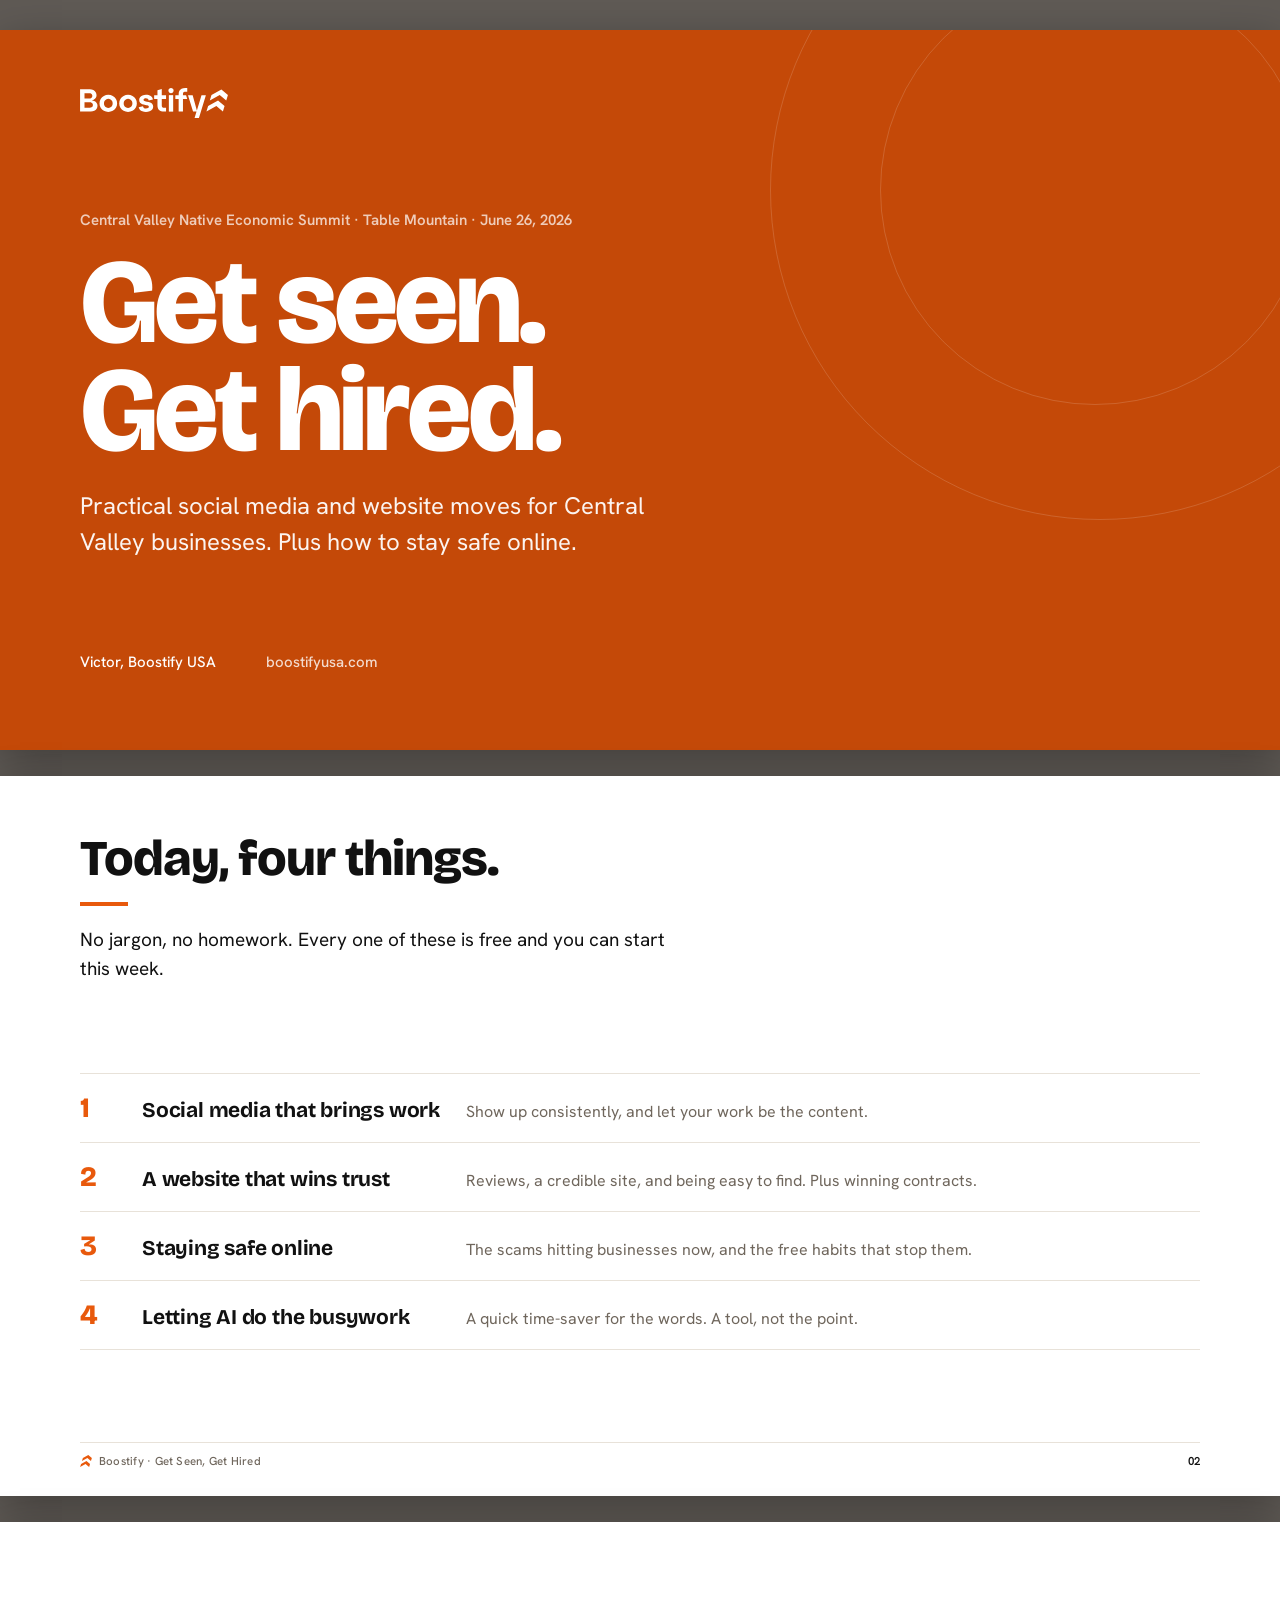
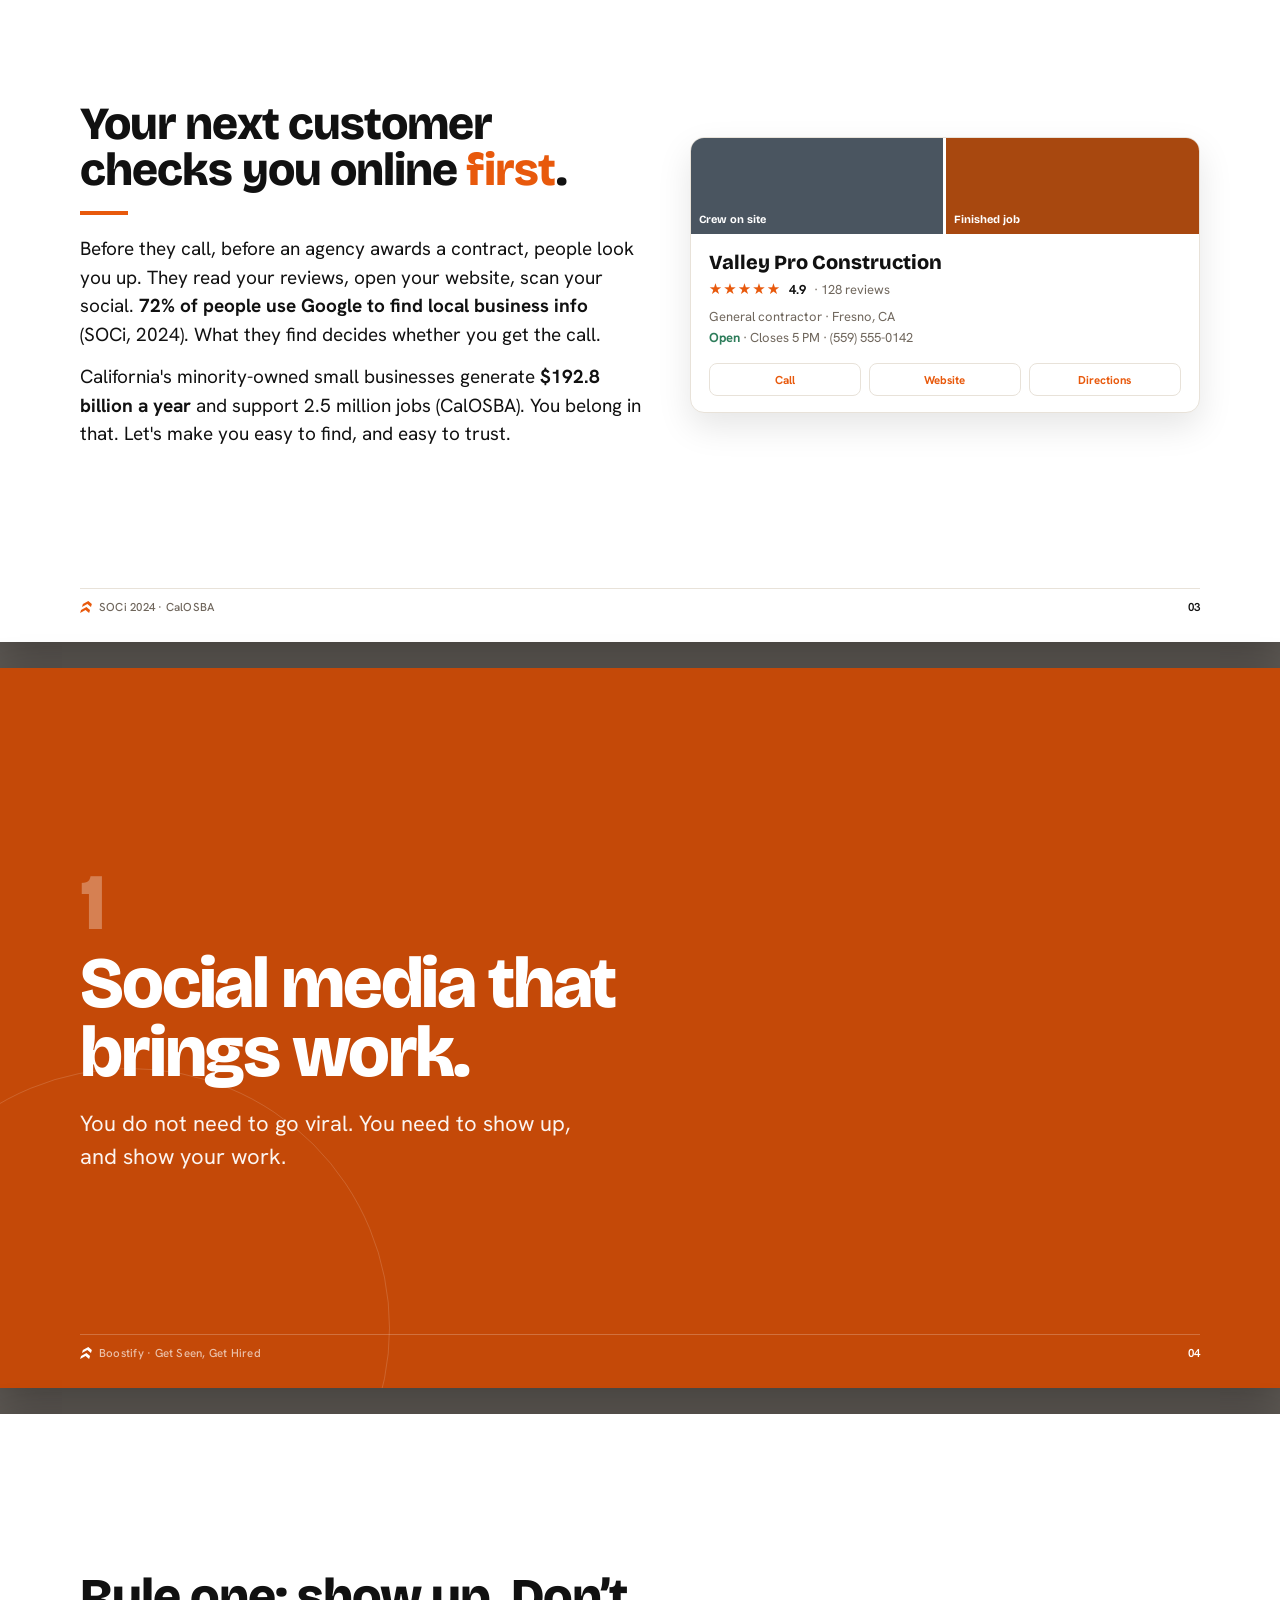
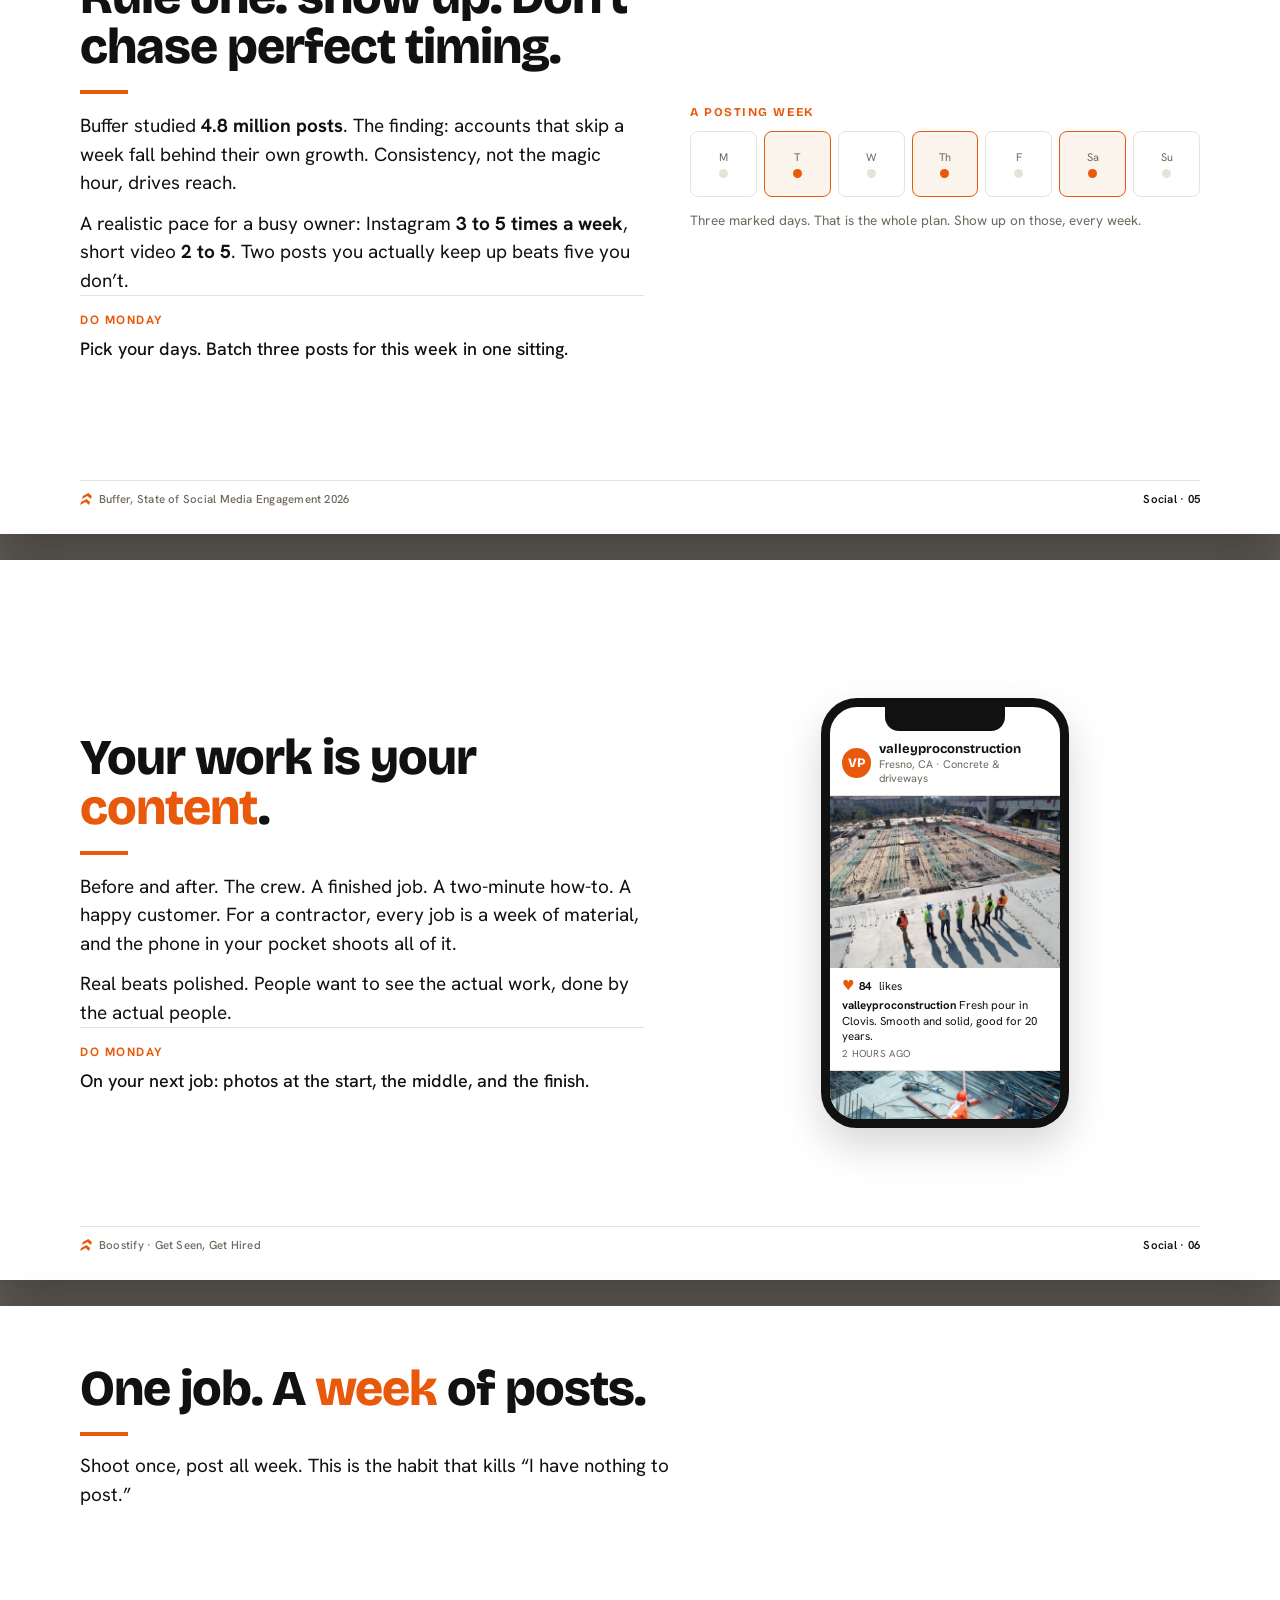
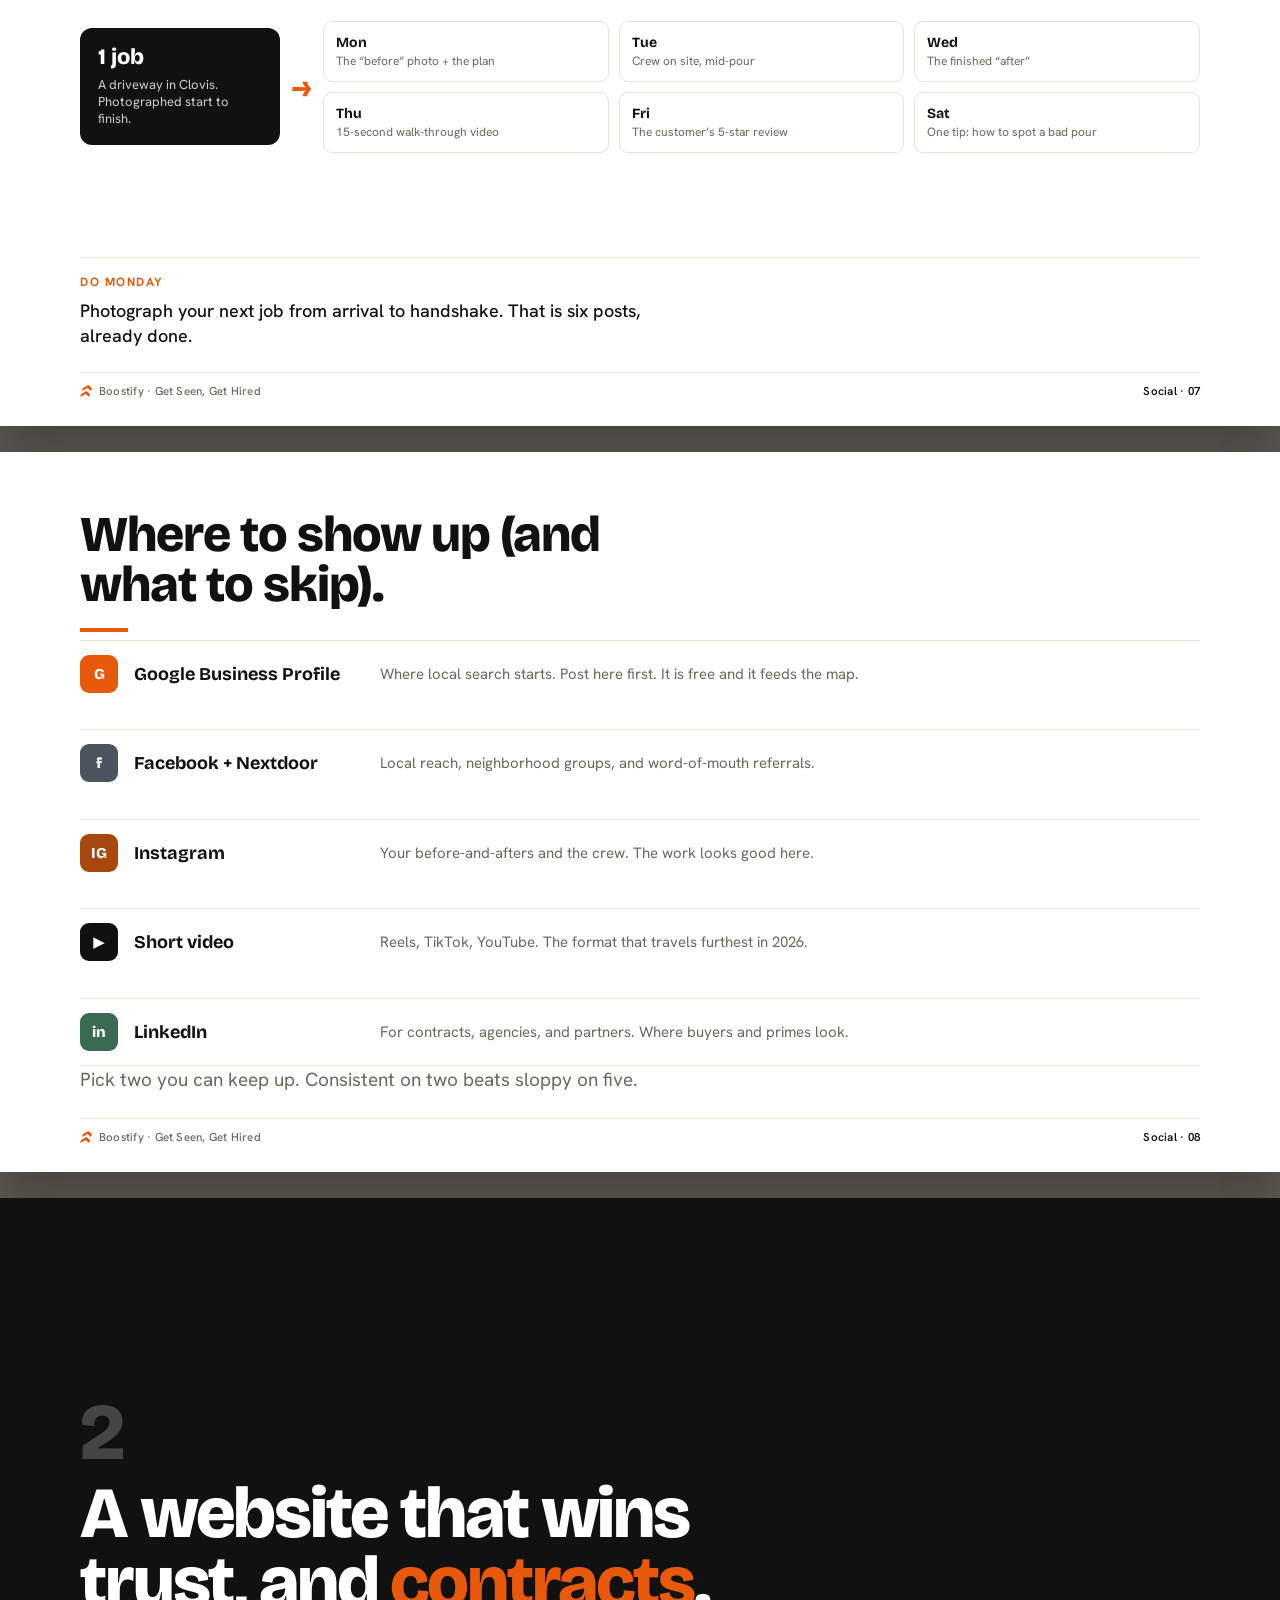
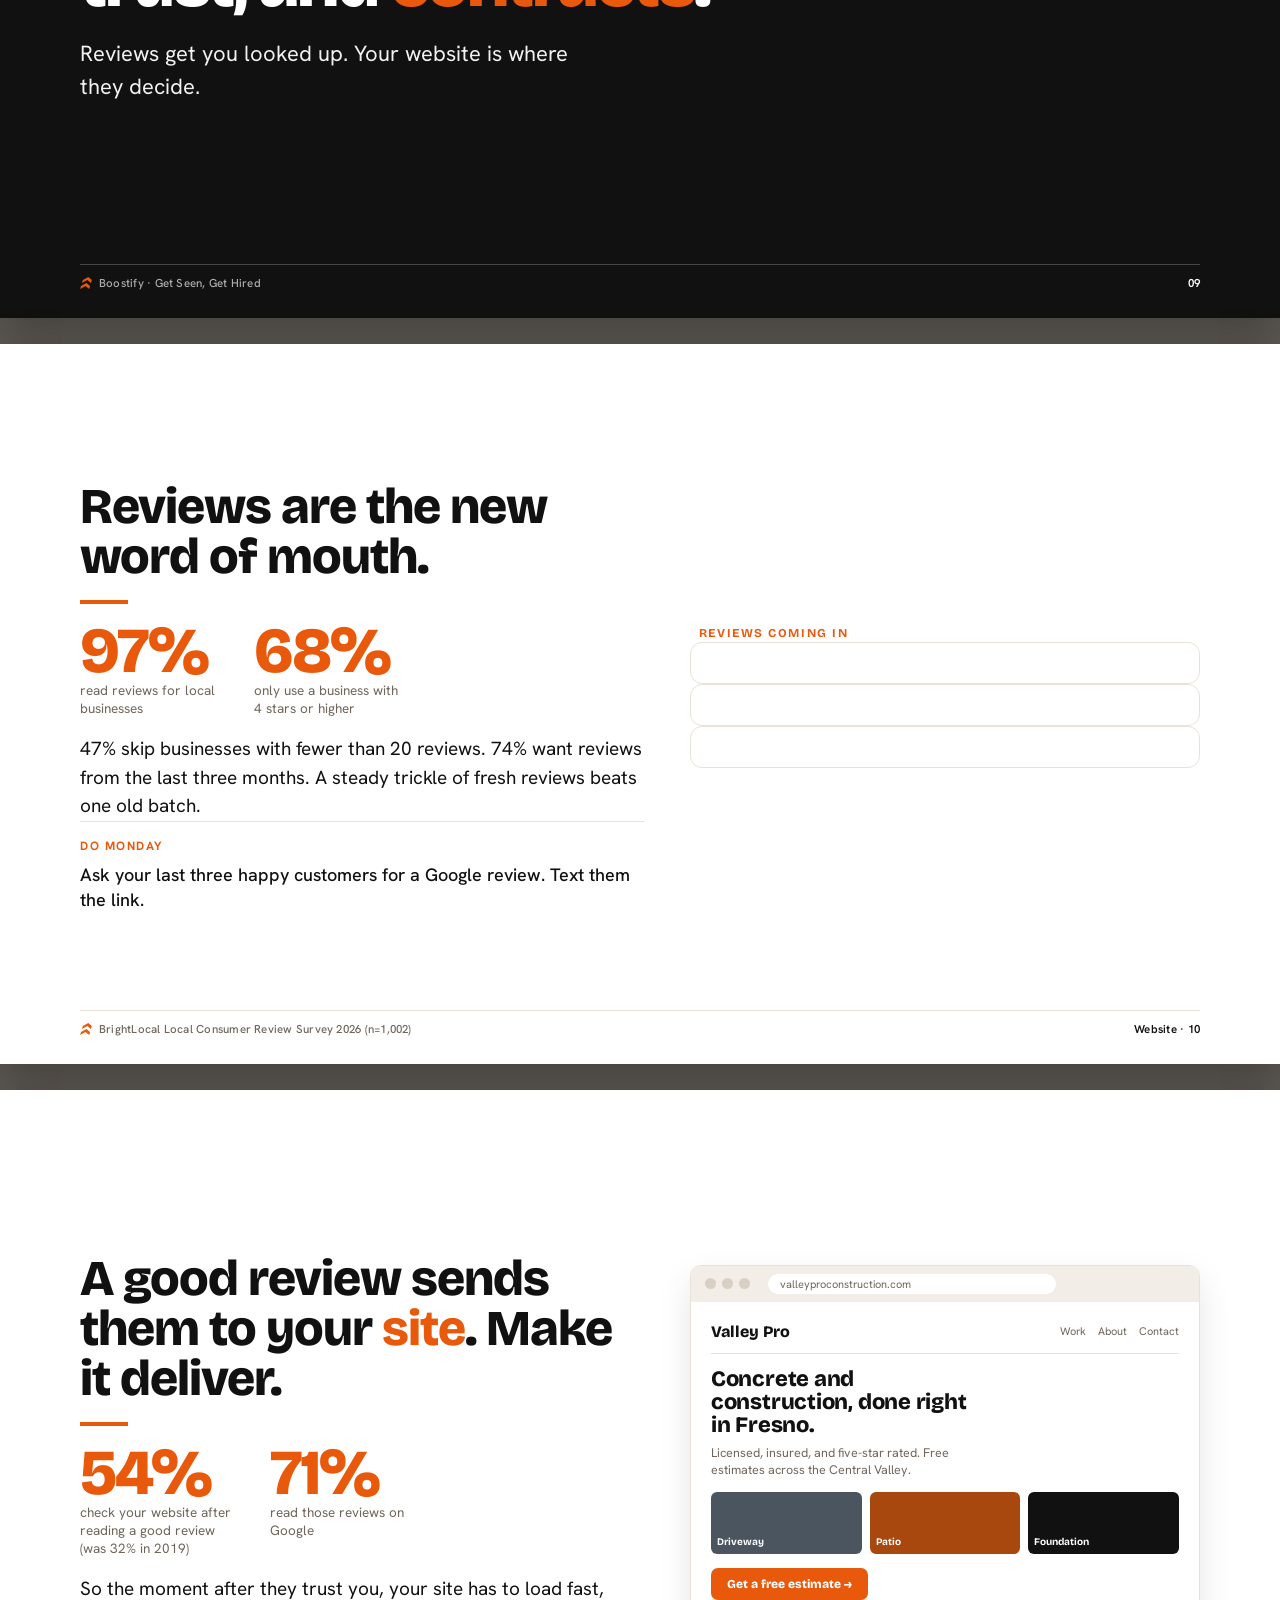
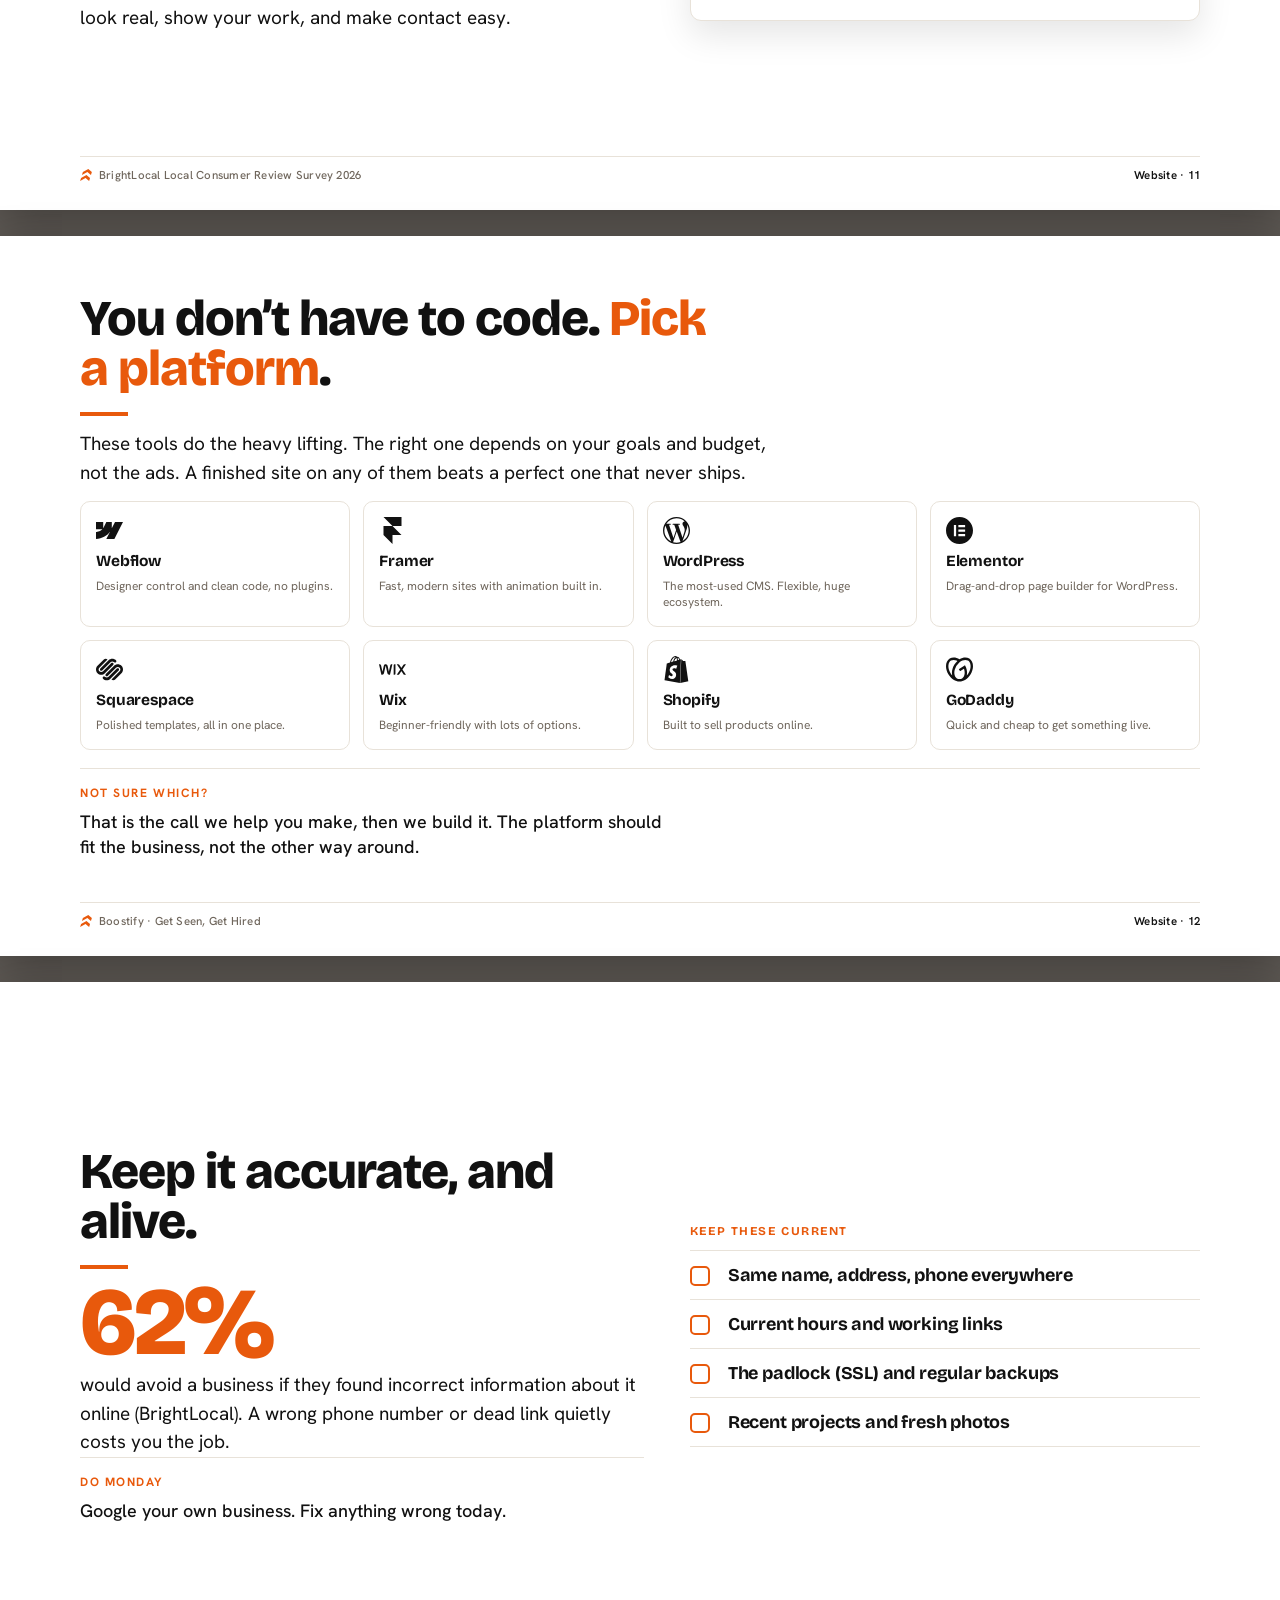
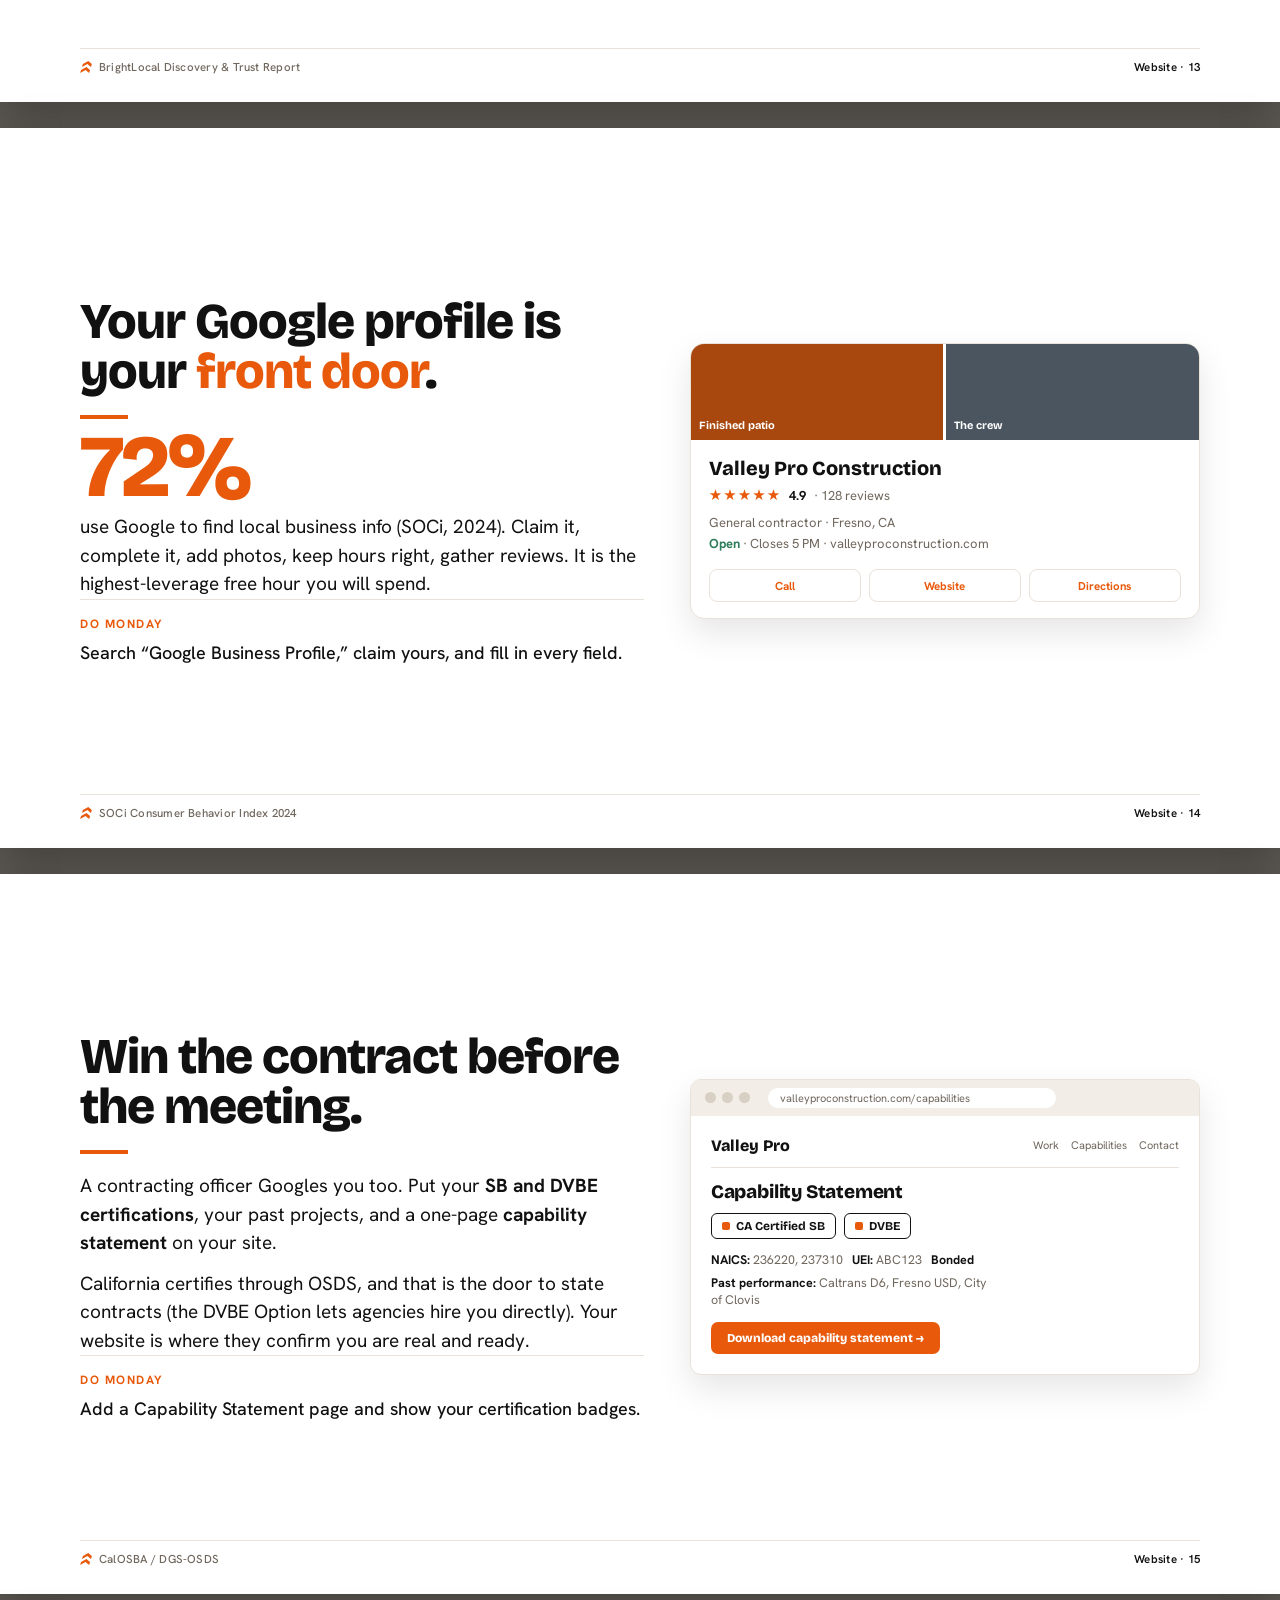
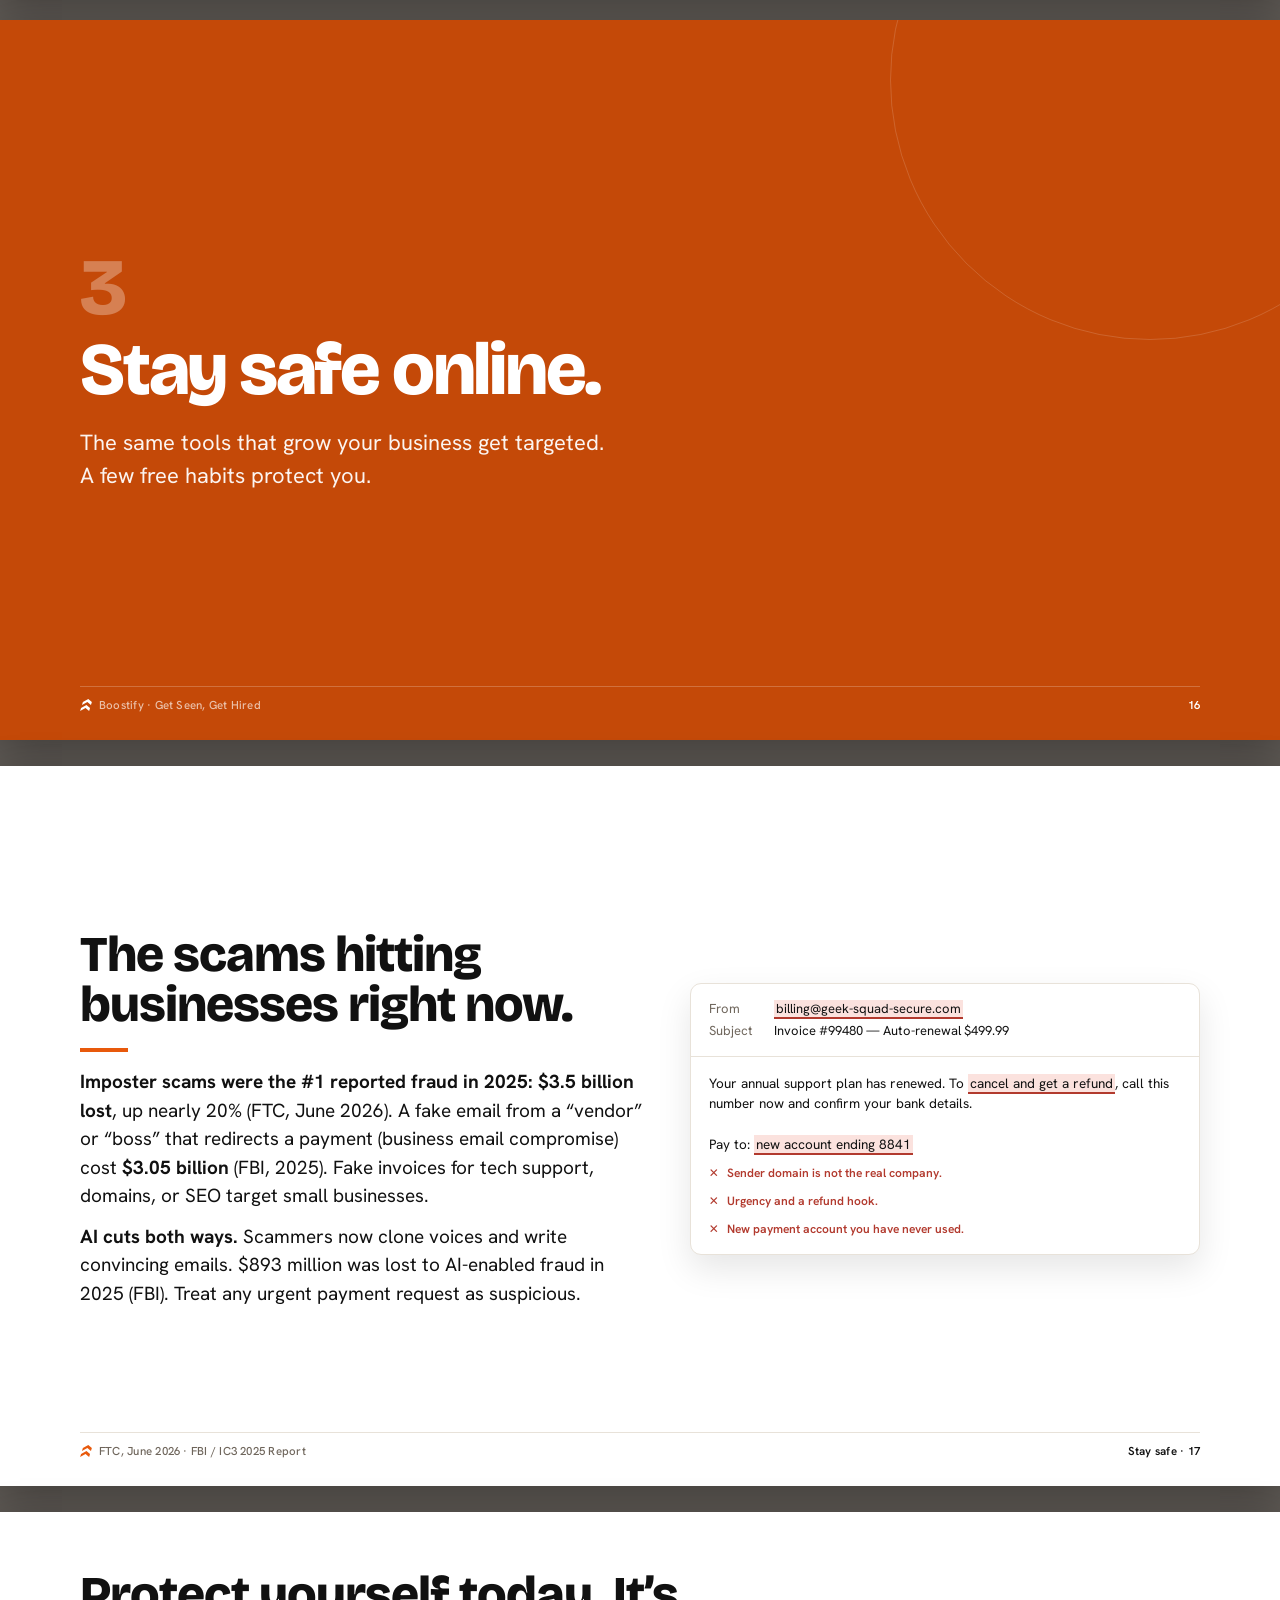
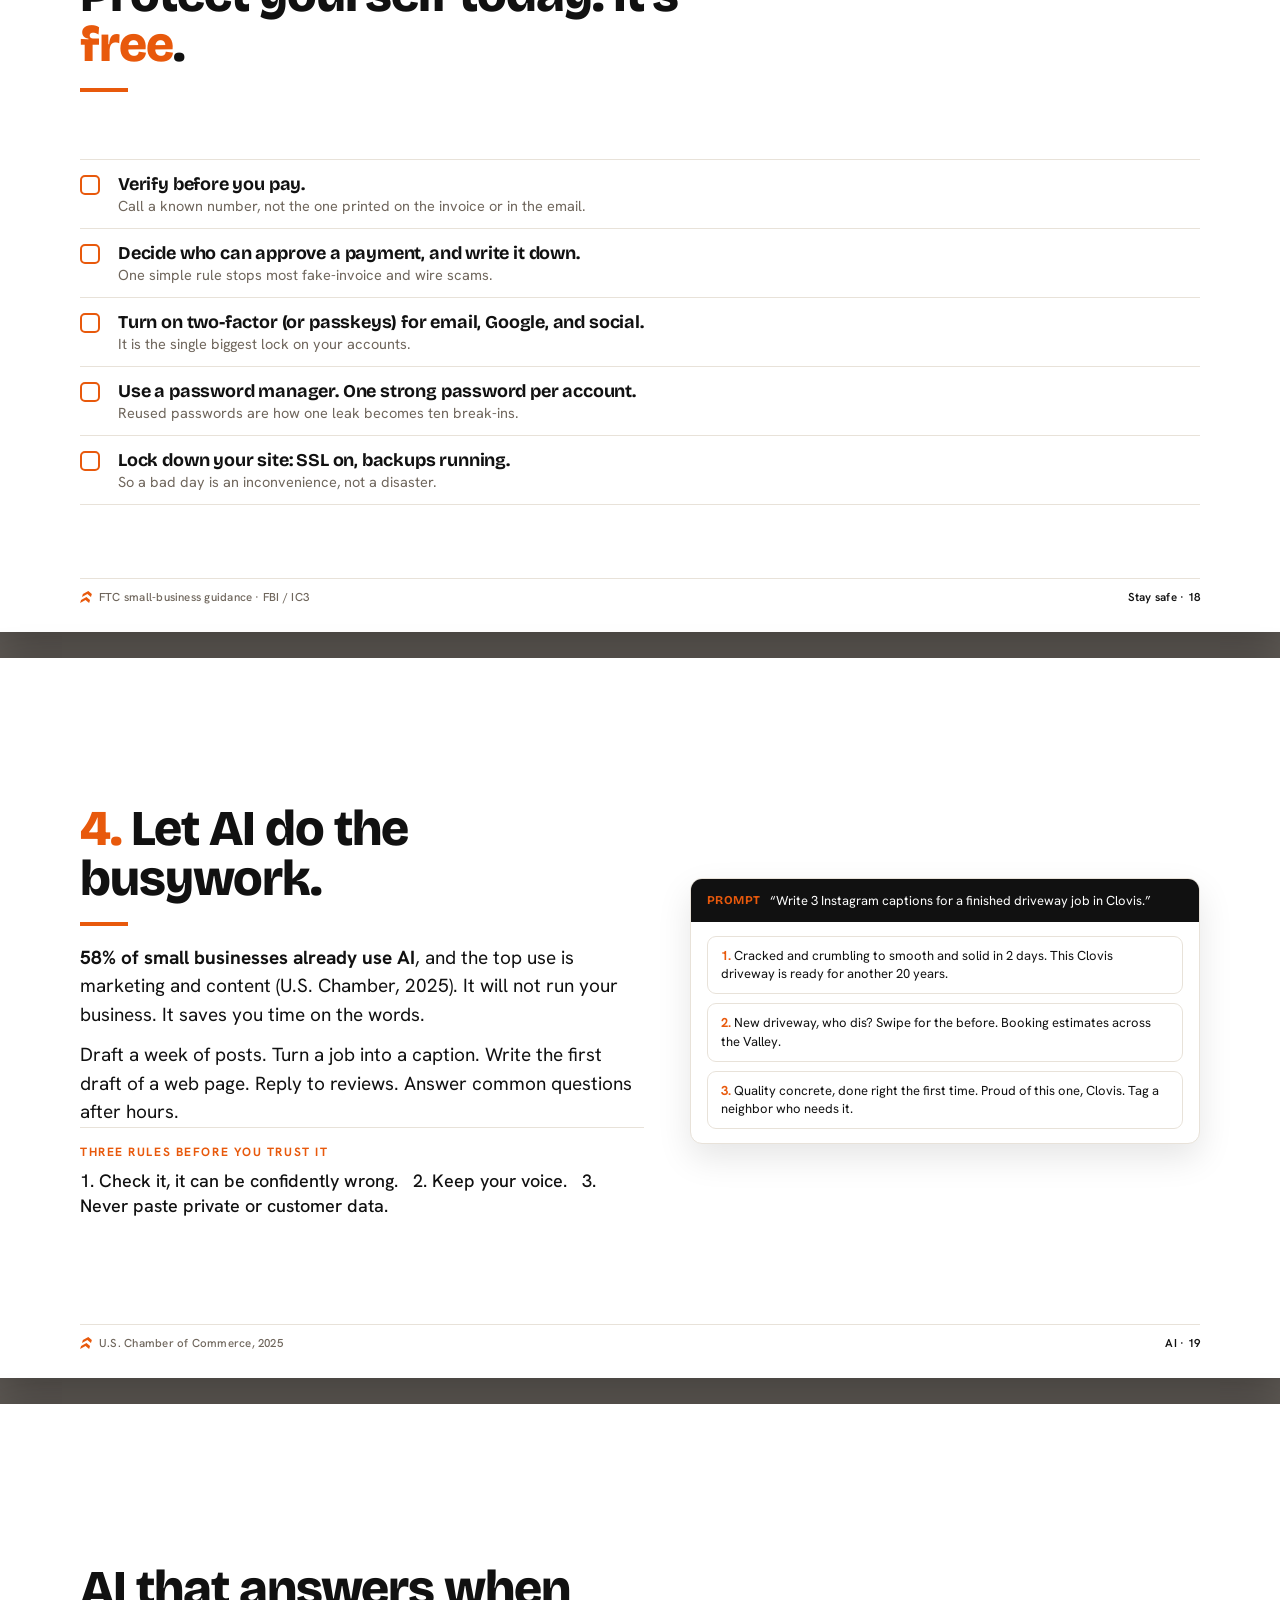
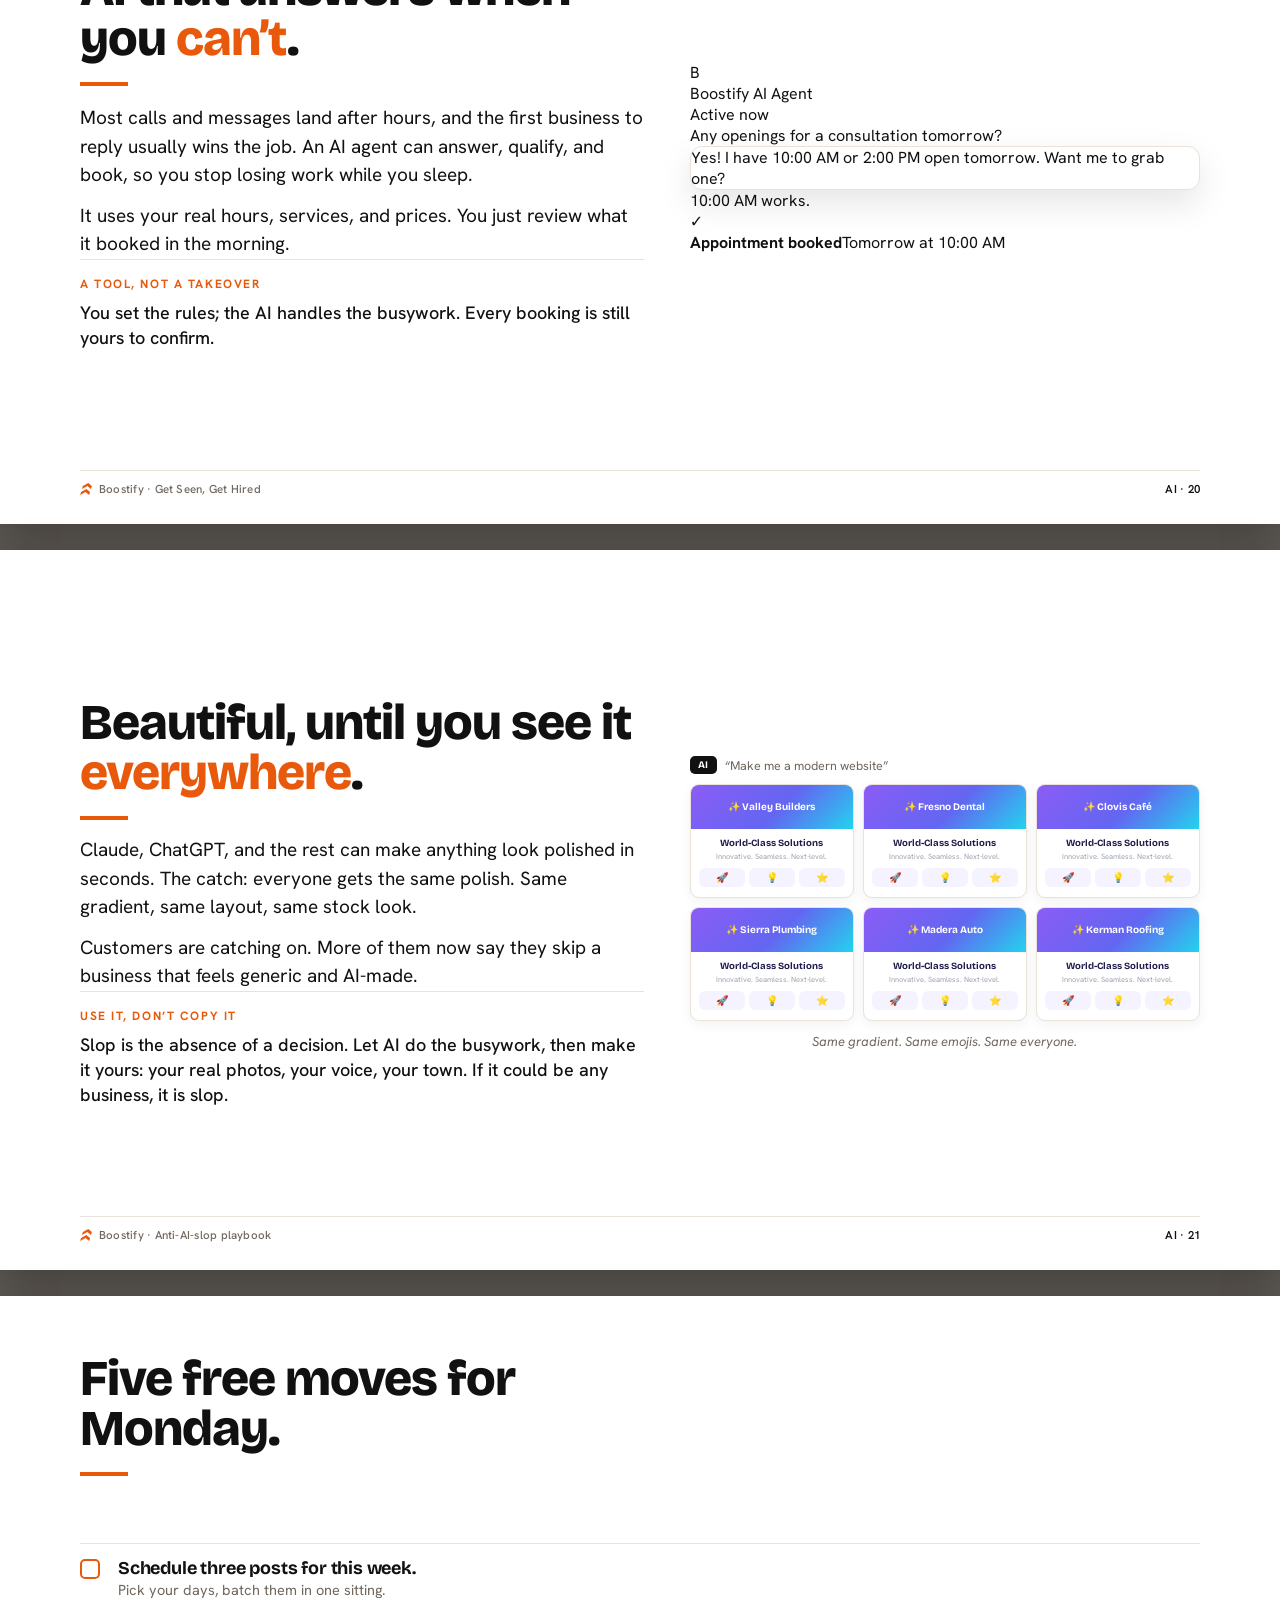
==== commit e45bf48d: "Add AI-slop warning slide with a satirical slop graphic New slide 21 (AI section): "Beautiful, until" ====
--- a/_source-deck.html
+++ b/_source-deck.html
@@ -75,6 +75,24 @@
   .reveal .slides section.present .bld:nth-child(5){animation-delay:.30s} .reveal .slides section.present .bld:nth-child(6){animation-delay:.36s}
   .reveal .slides section.present .bld:nth-child(7){animation-delay:.42s} .reveal .slides section.present .bld:nth-child(8){animation-delay:.48s}
   @media (prefers-reduced-motion:reduce){.reveal .slides section.present .bld{animation:none !important;}}
+  /* AI-slop graphic (deliberately shows the tells: purple gradient, emoji, buzzwords, identical grid) */
+  .sloplabel{font-size:12.5px; color:var(--mute); display:flex; align-items:center; gap:8px; margin-bottom:10px;}
+  .sloplabel .x{background:var(--ink); color:#fff; font-family:var(--disp); font-weight:700; font-size:10px; padding:3px 8px; border-radius:5px; letter-spacing:.05em;}
+  .slopgrid{display:grid; grid-template-columns:1fr 1fr 1fr; gap:9px;}
+  .slopsite{border:1px solid var(--rule); border-radius:9px; overflow:hidden; background:#fff; box-shadow:0 4px 12px rgba(0,0,0,.05);}
+  .slopsite .shero{height:44px; background:linear-gradient(135deg,#8b5cf6,#6366f1 55%,#22d3ee); display:flex; align-items:center; justify-content:center; color:#fff; font-family:var(--disp); font-weight:700; font-size:10px; text-align:center; padding:0 6px; line-height:1.1;}
+  .slopsite .sbody{padding:8px 8px 10px;}
+  .slopsite .sh{font-family:var(--disp); font-weight:700; font-size:9.5px; text-align:center; color:#1e1b4b;}
+  .slopsite .ss{font-size:7.5px; color:#9ca3af; text-align:center; margin-top:2px;}
+  .slopsite .scards{display:grid; grid-template-columns:1fr 1fr 1fr; gap:4px; margin-top:7px;}
+  .slopsite .scards span{background:#f5f3ff; border-radius:6px; height:19px; display:flex; align-items:center; justify-content:center; font-size:10px;}
+  .slopcap{margin-top:12px; font-size:13px; color:var(--mute); font-style:italic; text-align:center;}
+  @keyframes slopIn{from{opacity:0; transform:scale(.93);} to{opacity:1; transform:scale(1);}}
+  .reveal .slides section.present .slopsite{animation:slopIn .45s ease-out both;}
+  .reveal .slides section.present .slopsite:nth-child(1){animation-delay:.12s} .reveal .slides section.present .slopsite:nth-child(2){animation-delay:.22s}
+  .reveal .slides section.present .slopsite:nth-child(3){animation-delay:.32s} .reveal .slides section.present .slopsite:nth-child(4){animation-delay:.42s}
+  .reveal .slides section.present .slopsite:nth-child(5){animation-delay:.52s} .reveal .slides section.present .slopsite:nth-child(6){animation-delay:.62s}
+  @media (prefers-reduced-motion:reduce){.reveal .slides section.present .slopsite{animation:none !important;}}
 
   /* ---------- MOCKUP COMPONENTS ---------- */
   /* phone */
@@ -563,7 +581,32 @@
   <div class="foot"><span>Boostify · Get Seen, Get Hired</span><span class="r">AI · 20</span></div>
 </section>
 
-<!-- 20 · MONDAY CHECKLIST -->
+<!-- 21 · AI SLOP -->
+<section class="slide">
+  <div class="two">
+    <div>
+      <h2>Beautiful, until you see it <span class="o">everywhere</span>.</h2><hr class="mark">
+      <p class="lead" style="margin-top:16px;">Claude, ChatGPT, and the rest can make anything look polished in seconds. The catch: everyone gets the same polish. Same gradient, same layout, same stock look.</p>
+      <p class="lead" style="margin-top:12px;">Customers are catching on. More of them now say they skip a business that feels generic and AI-made.</p>
+      <div class="act"><div class="l">Use it, don&rsquo;t copy it</div><p>Slop is the absence of a decision. Let AI do the busywork, then make it yours: your real photos, your voice, your town. If it could be any business, it is slop.</p></div>
+    </div>
+    <div>
+      <div class="sloplabel"><span class="x">AI</span> &ldquo;Make me a modern website&rdquo;</div>
+      <div class="slopgrid">
+        <div class="slopsite"><div class="shero">&#10024; Valley Builders</div><div class="sbody"><div class="sh">World-Class Solutions</div><div class="ss">Innovative. Seamless. Next-level.</div><div class="scards"><span>&#128640;</span><span>&#128161;</span><span>&#11088;</span></div></div></div>
+        <div class="slopsite"><div class="shero">&#10024; Fresno Dental</div><div class="sbody"><div class="sh">World-Class Solutions</div><div class="ss">Innovative. Seamless. Next-level.</div><div class="scards"><span>&#128640;</span><span>&#128161;</span><span>&#11088;</span></div></div></div>
+        <div class="slopsite"><div class="shero">&#10024; Clovis Caf&eacute;</div><div class="sbody"><div class="sh">World-Class Solutions</div><div class="ss">Innovative. Seamless. Next-level.</div><div class="scards"><span>&#128640;</span><span>&#128161;</span><span>&#11088;</span></div></div></div>
+        <div class="slopsite"><div class="shero">&#10024; Sierra Plumbing</div><div class="sbody"><div class="sh">World-Class Solutions</div><div class="ss">Innovative. Seamless. Next-level.</div><div class="scards"><span>&#128640;</span><span>&#128161;</span><span>&#11088;</span></div></div></div>
+        <div class="slopsite"><div class="shero">&#10024; Madera Auto</div><div class="sbody"><div class="sh">World-Class Solutions</div><div class="ss">Innovative. Seamless. Next-level.</div><div class="scards"><span>&#128640;</span><span>&#128161;</span><span>&#11088;</span></div></div></div>
+        <div class="slopsite"><div class="shero">&#10024; Kerman Roofing</div><div class="sbody"><div class="sh">World-Class Solutions</div><div class="ss">Innovative. Seamless. Next-level.</div><div class="scards"><span>&#128640;</span><span>&#128161;</span><span>&#11088;</span></div></div></div>
+      </div>
+      <div class="slopcap">Same gradient. Same emojis. Same everyone.</div>
+    </div>
+  </div>
+  <div class="foot"><span>Boostify · Anti-AI-slop playbook</span><span class="r">AI · 21</span></div>
+</section>
+
+<!-- 22 · MONDAY CHECKLIST -->
 <section class="slide">
   <h2>Five free moves for Monday.</h2><hr class="mark">
   <div class="check" style="flex:1 1 auto; display:flex; flex-direction:column; justify-content:center;">
@@ -573,7 +616,7 @@
     <div class="row"><div class="bx"></div><div><div class="h">Google yourself. Claim your profile, fix anything wrong.</div><div class="s">62% avoid a business over incorrect info.</div></div></div>
     <div class="row"><div class="bx"></div><div><div class="h">Turn on two-factor and set a &ldquo;verify before you pay&rdquo; rule.</div><div class="s">Two free habits that stop the costliest scams.</div></div></div>
   </div>
-  <div class="foot"><span>Print this as a takeaway card.</span><span class="r">21</span></div>
+  <div class="foot"><span>Print this as a takeaway card.</span><span class="r">22</span></div>
 </section>
 
 <!-- 20 · CTA -->
@@ -593,7 +636,7 @@
       <div style="font-size:12.5px; color:rgba(255,255,255,.82); margin-top:4px;">Free, no obligation.</div>
     </div>
   </div>
-  <div class="foot"><span>Boostify · Get Seen, Get Hired</span><span class="r">22</span></div>
+  <div class="foot"><span>Boostify · Get Seen, Get Hired</span><span class="r">23</span></div>
 </section>
 
 <!-- 21 · CLOSING -->
@@ -612,7 +655,7 @@
       <span style="font-family:var(--disp); font-weight:700; font-size:18px;">boostifyusa.com</span>
     </div>
   </div>
-  <div class="foot"><span>Powering tomorrow, today.</span><span class="r">23</span></div>
+  <div class="foot"><span>Powering tomorrow, today.</span><span class="r">24</span></div>
 </section>
 
 <!-- 22 · APPENDIX run of show -->
@@ -628,7 +671,7 @@
     <tr><td><b>0:50&ndash;0:55</b></td><td><b>AI + checklist</b></td><td>AI as a time-saver (one demo), then the five Monday moves.</td></tr>
     <tr><td><b>0:55&ndash;1:00</b></td><td><b>Ask + Q&amp;A</b></td><td>Free online-presence check, QR, questions.</td></tr>
   </table>
-  <div class="foot"><span>Boostify · Internal guide</span><span class="r">24</span></div>
+  <div class="foot"><span>Boostify · Internal guide</span><span class="r">25</span></div>
 </section>
 
 <!-- 23 · APPENDIX sources -->
@@ -665,7 +708,7 @@
       </div>
     </div>
   </div>
-  <div class="foot"><span>Boostify · Internal guide</span><span class="r">25</span></div>
+  <div class="foot"><span>Boostify · Internal guide</span><span class="r">26</span></div>
 </section>
 
 </body>
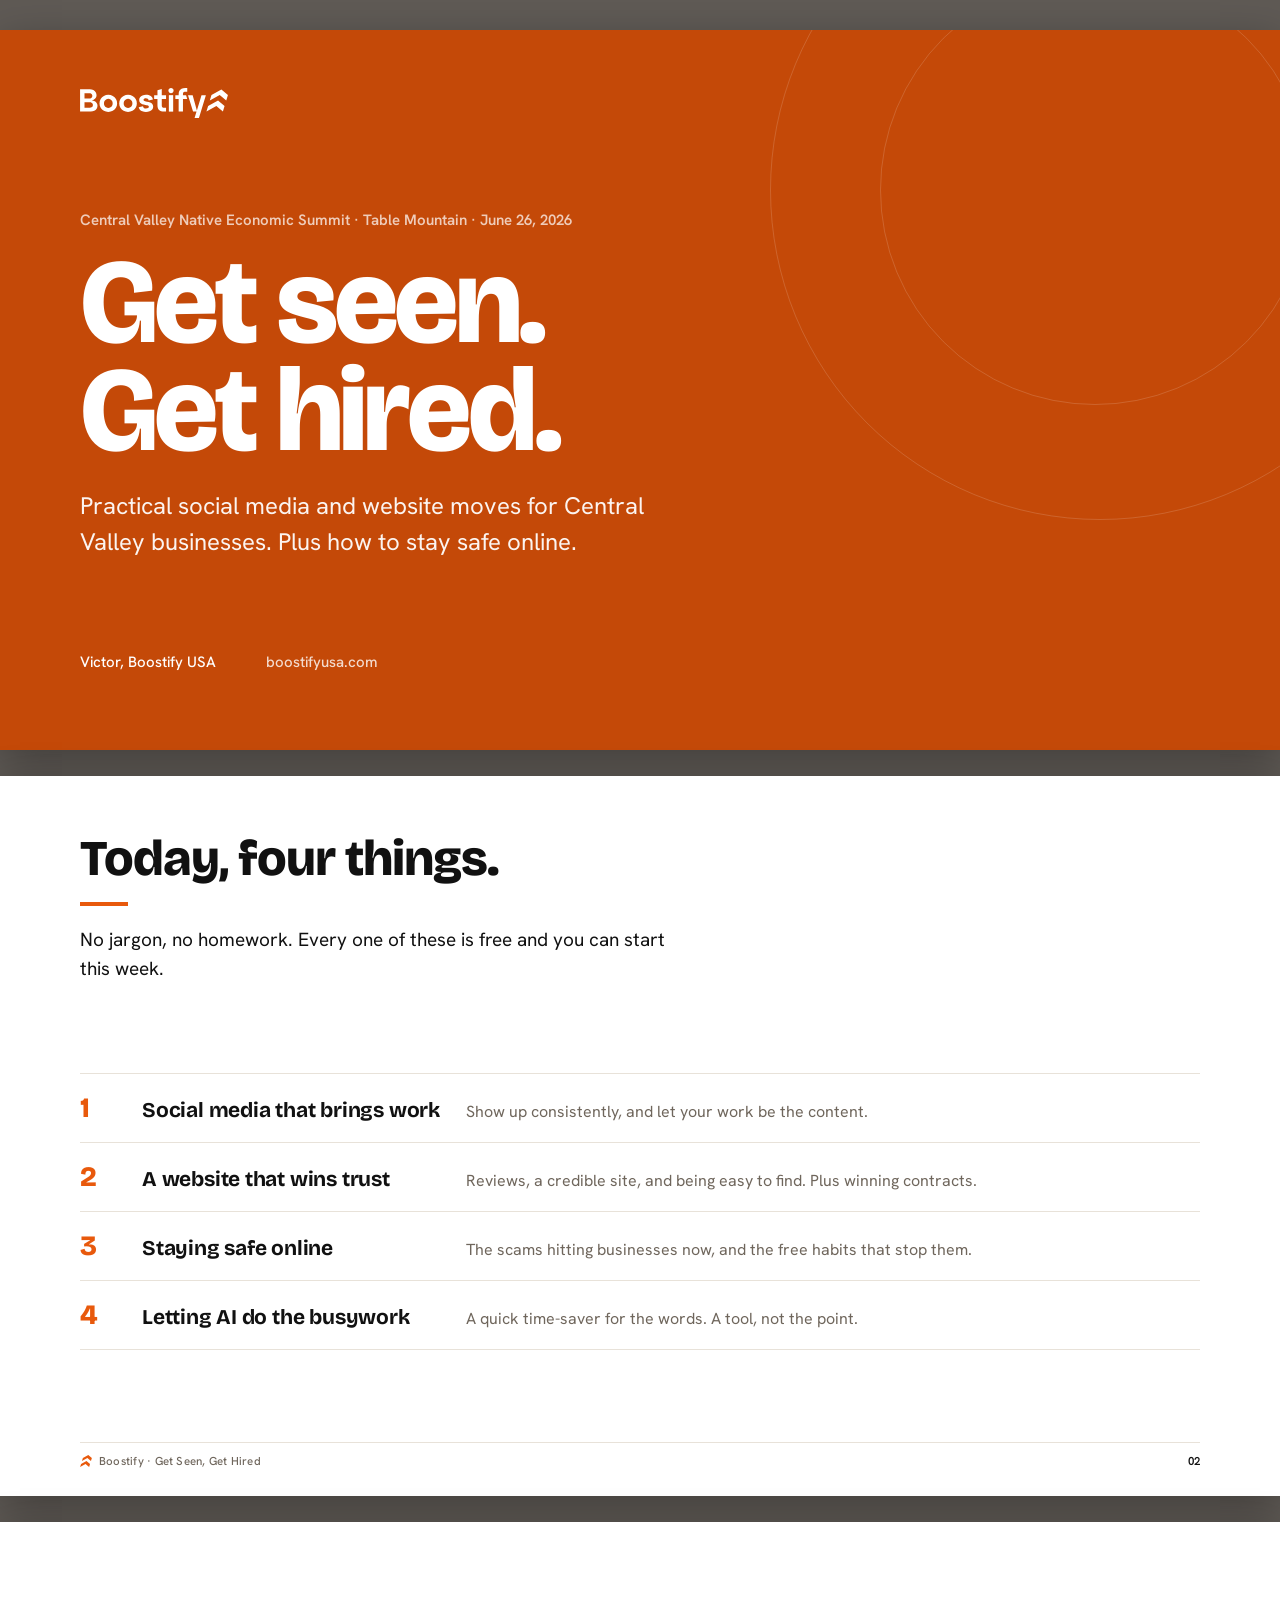
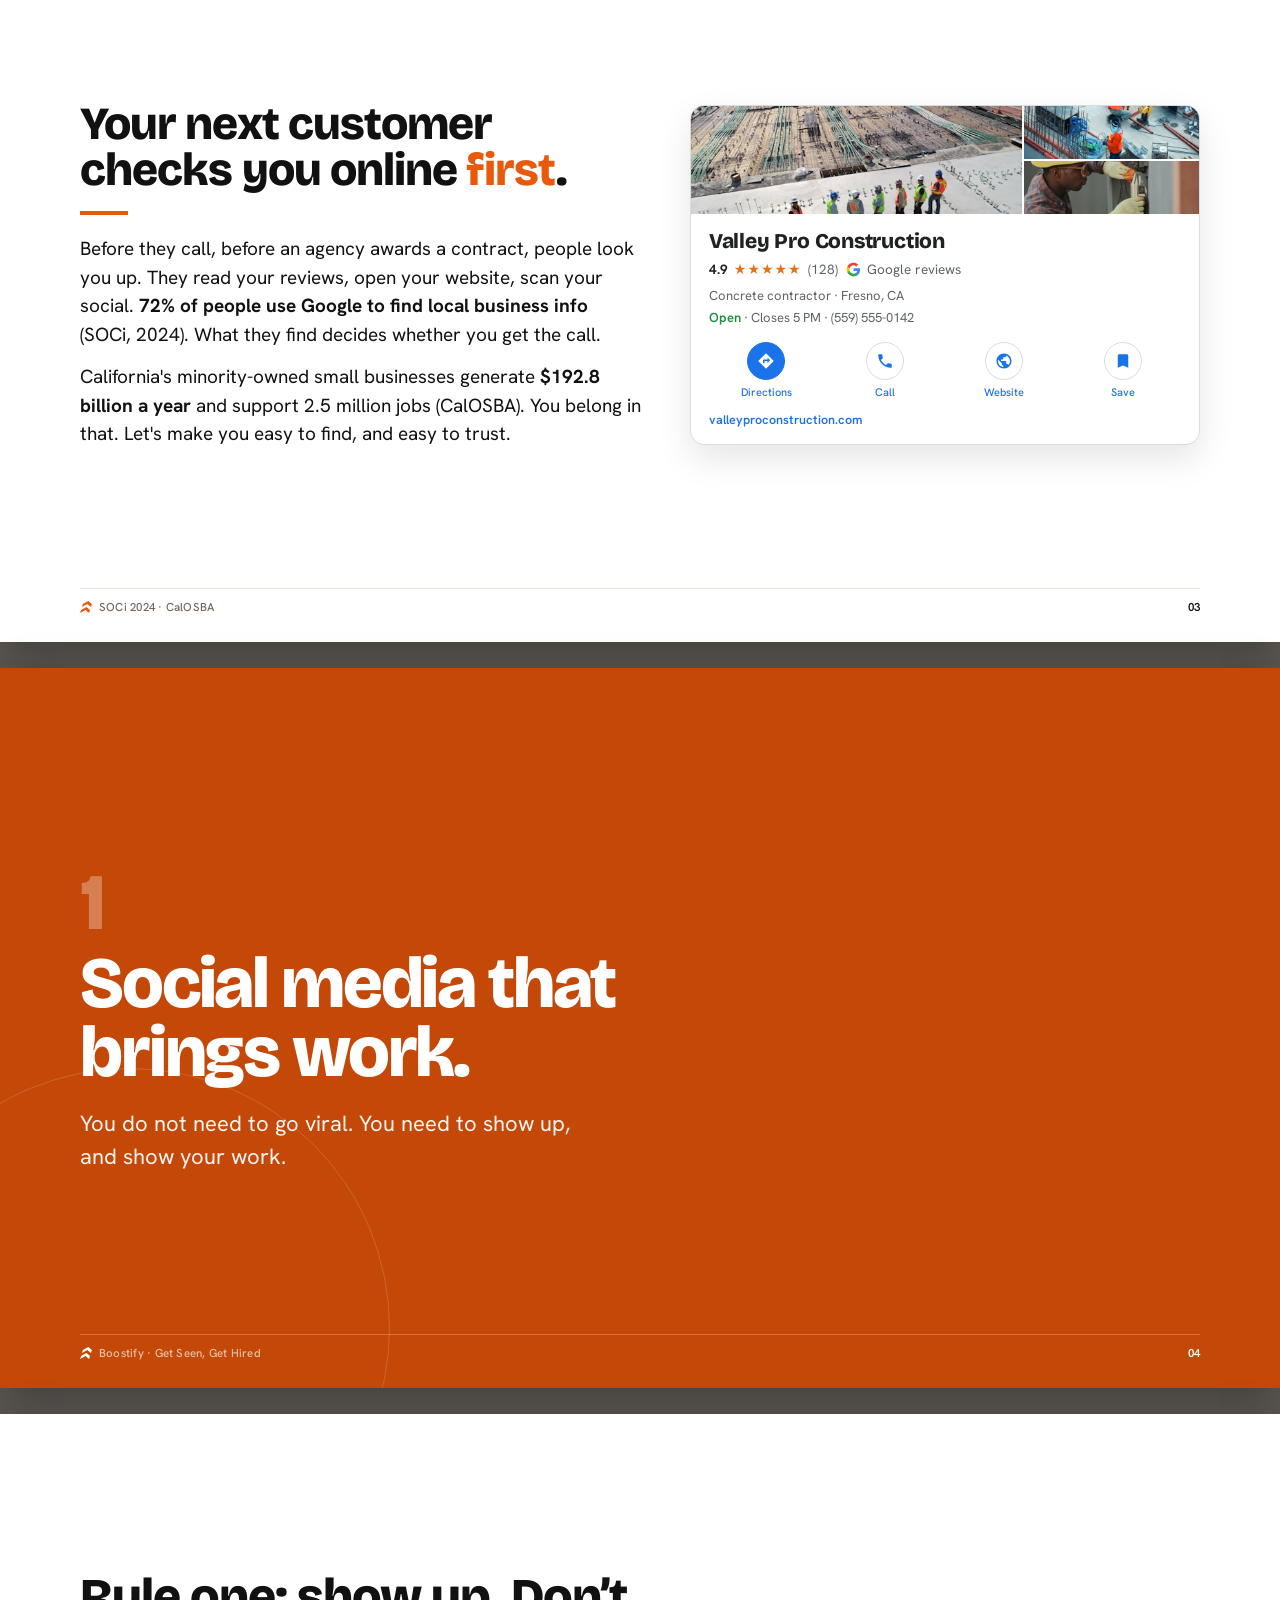
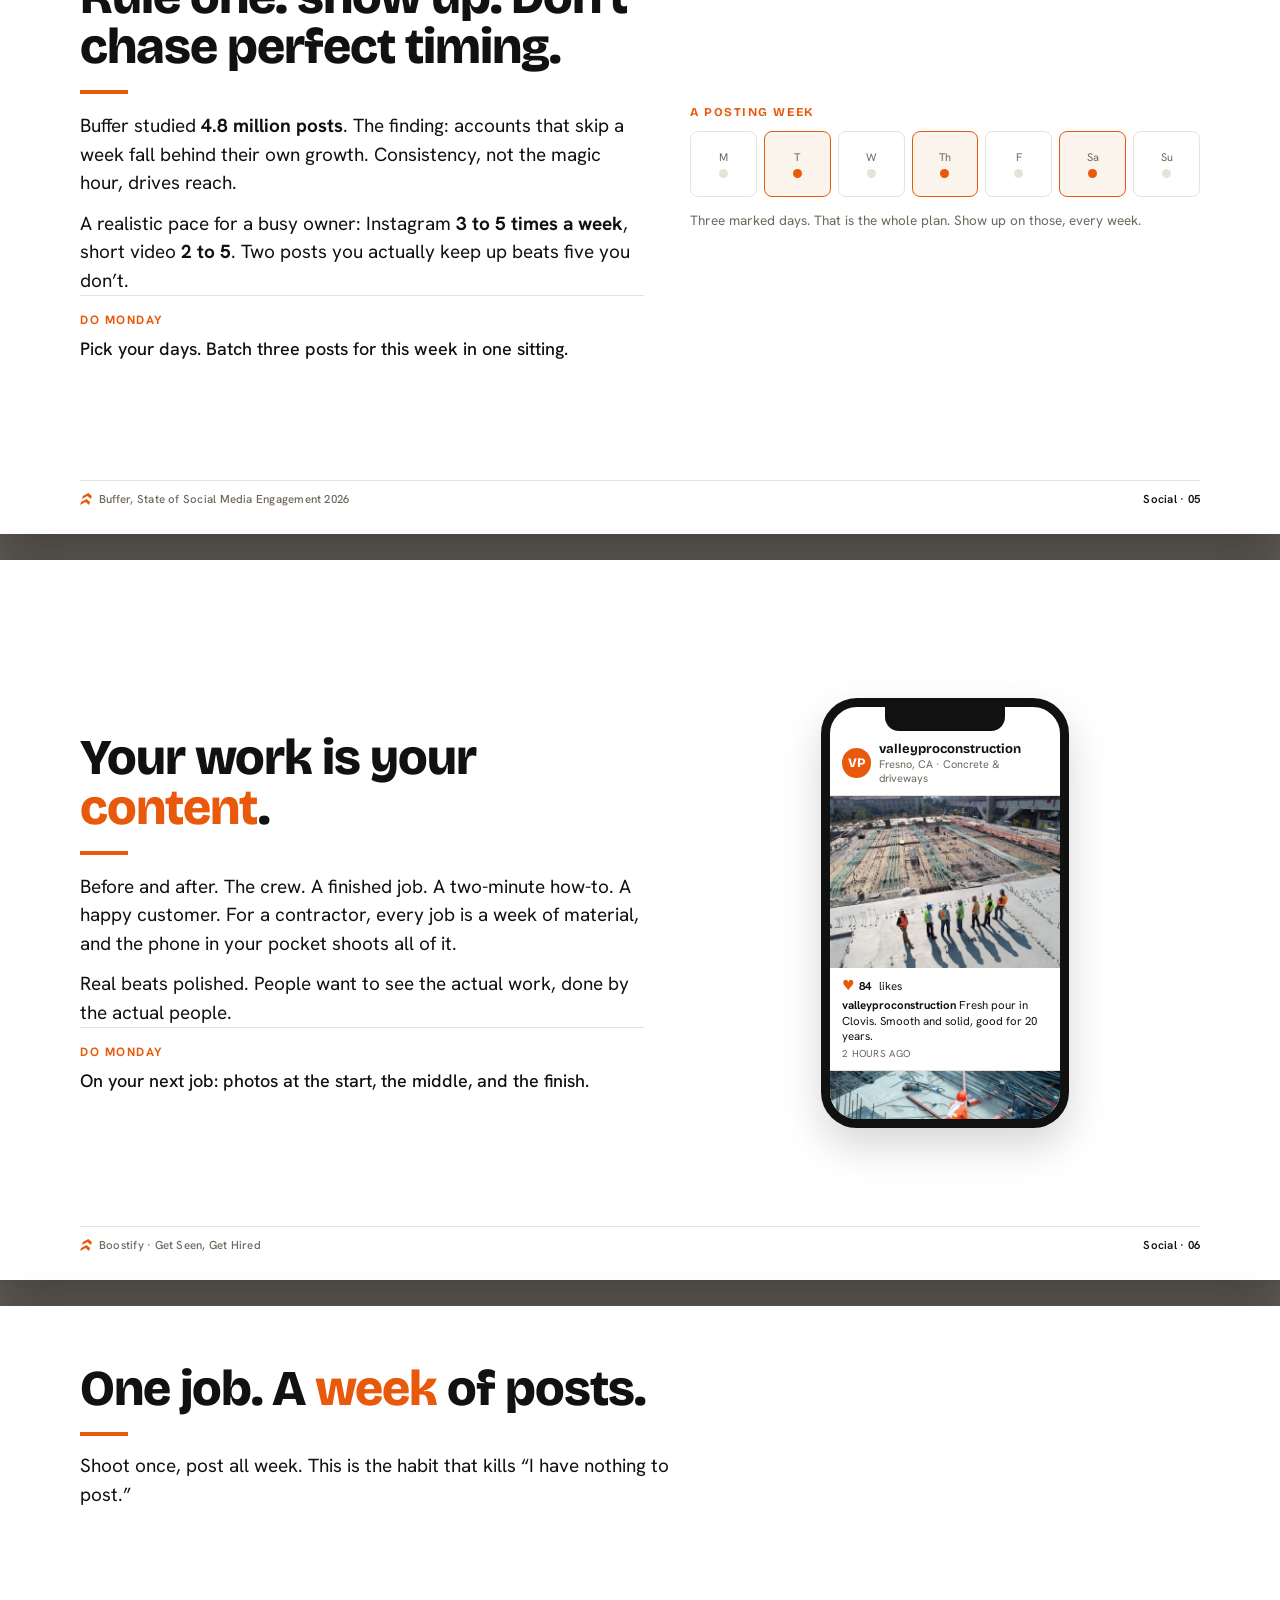
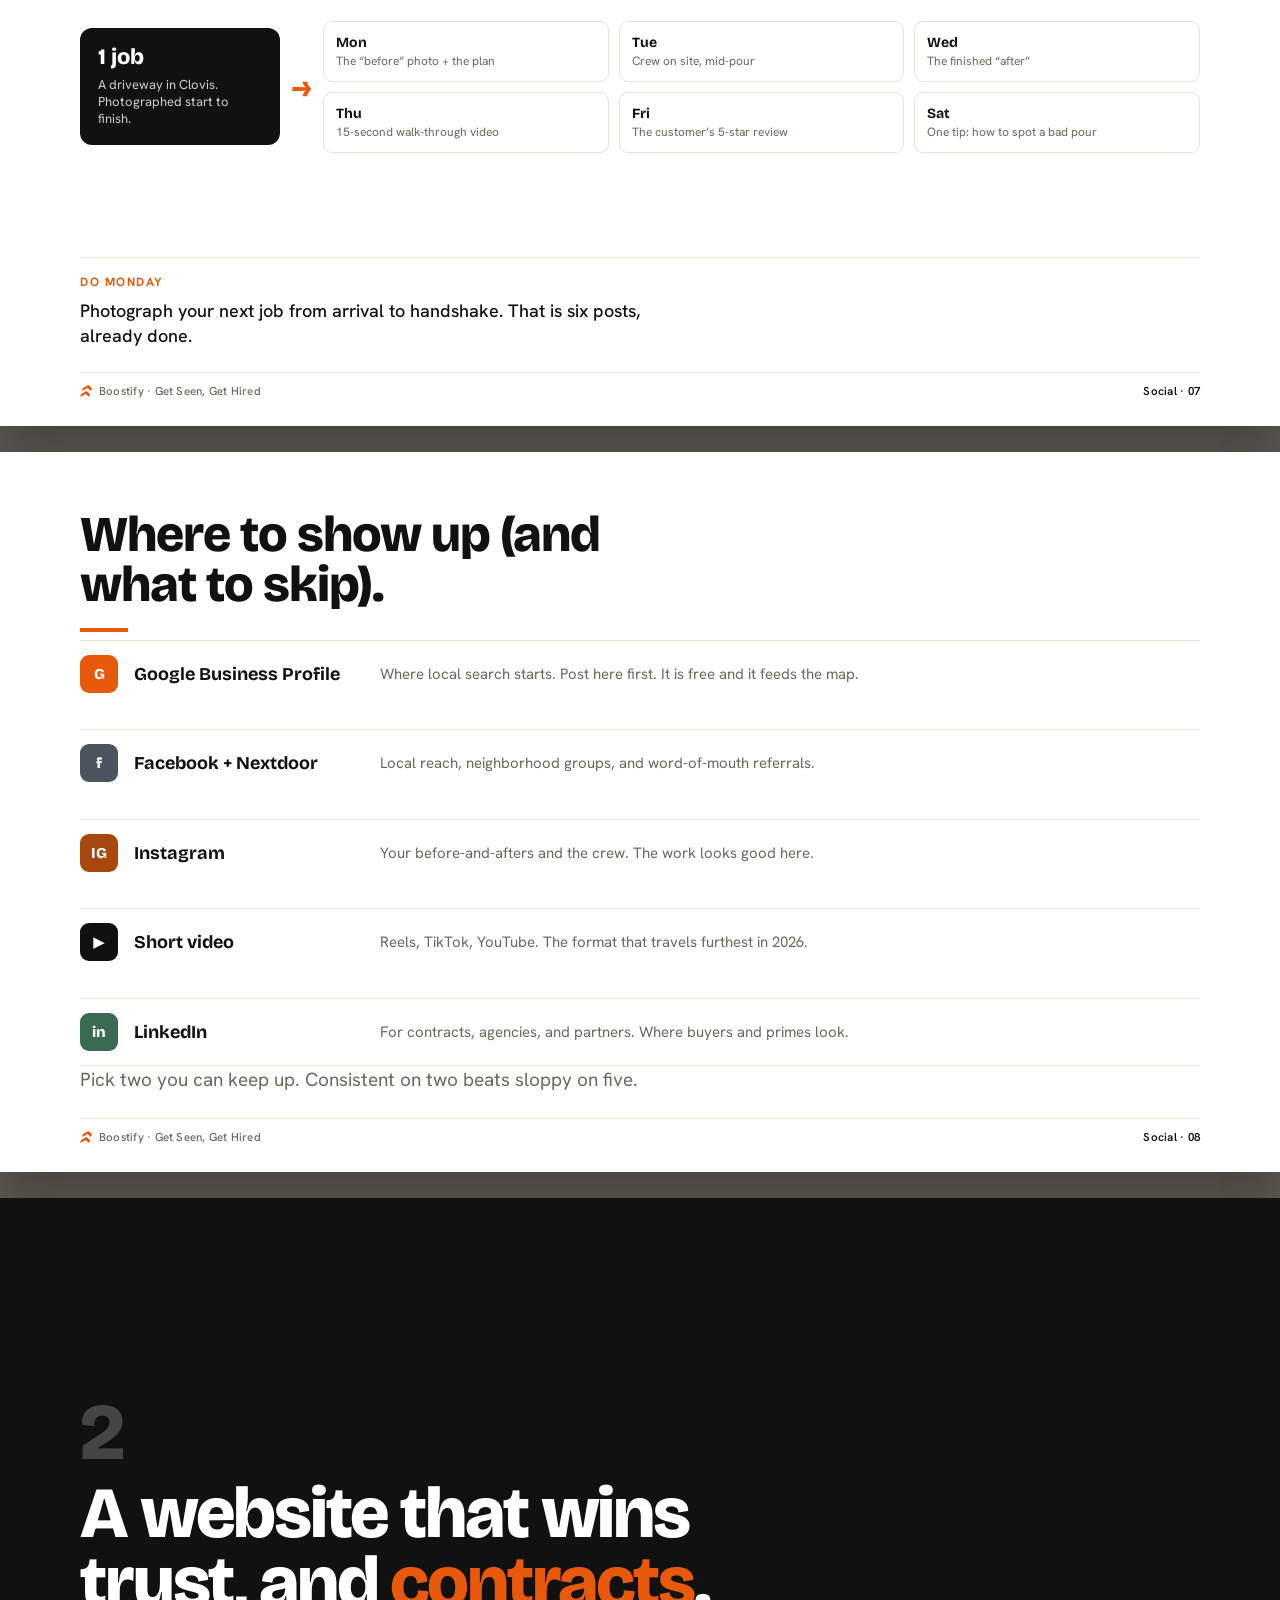
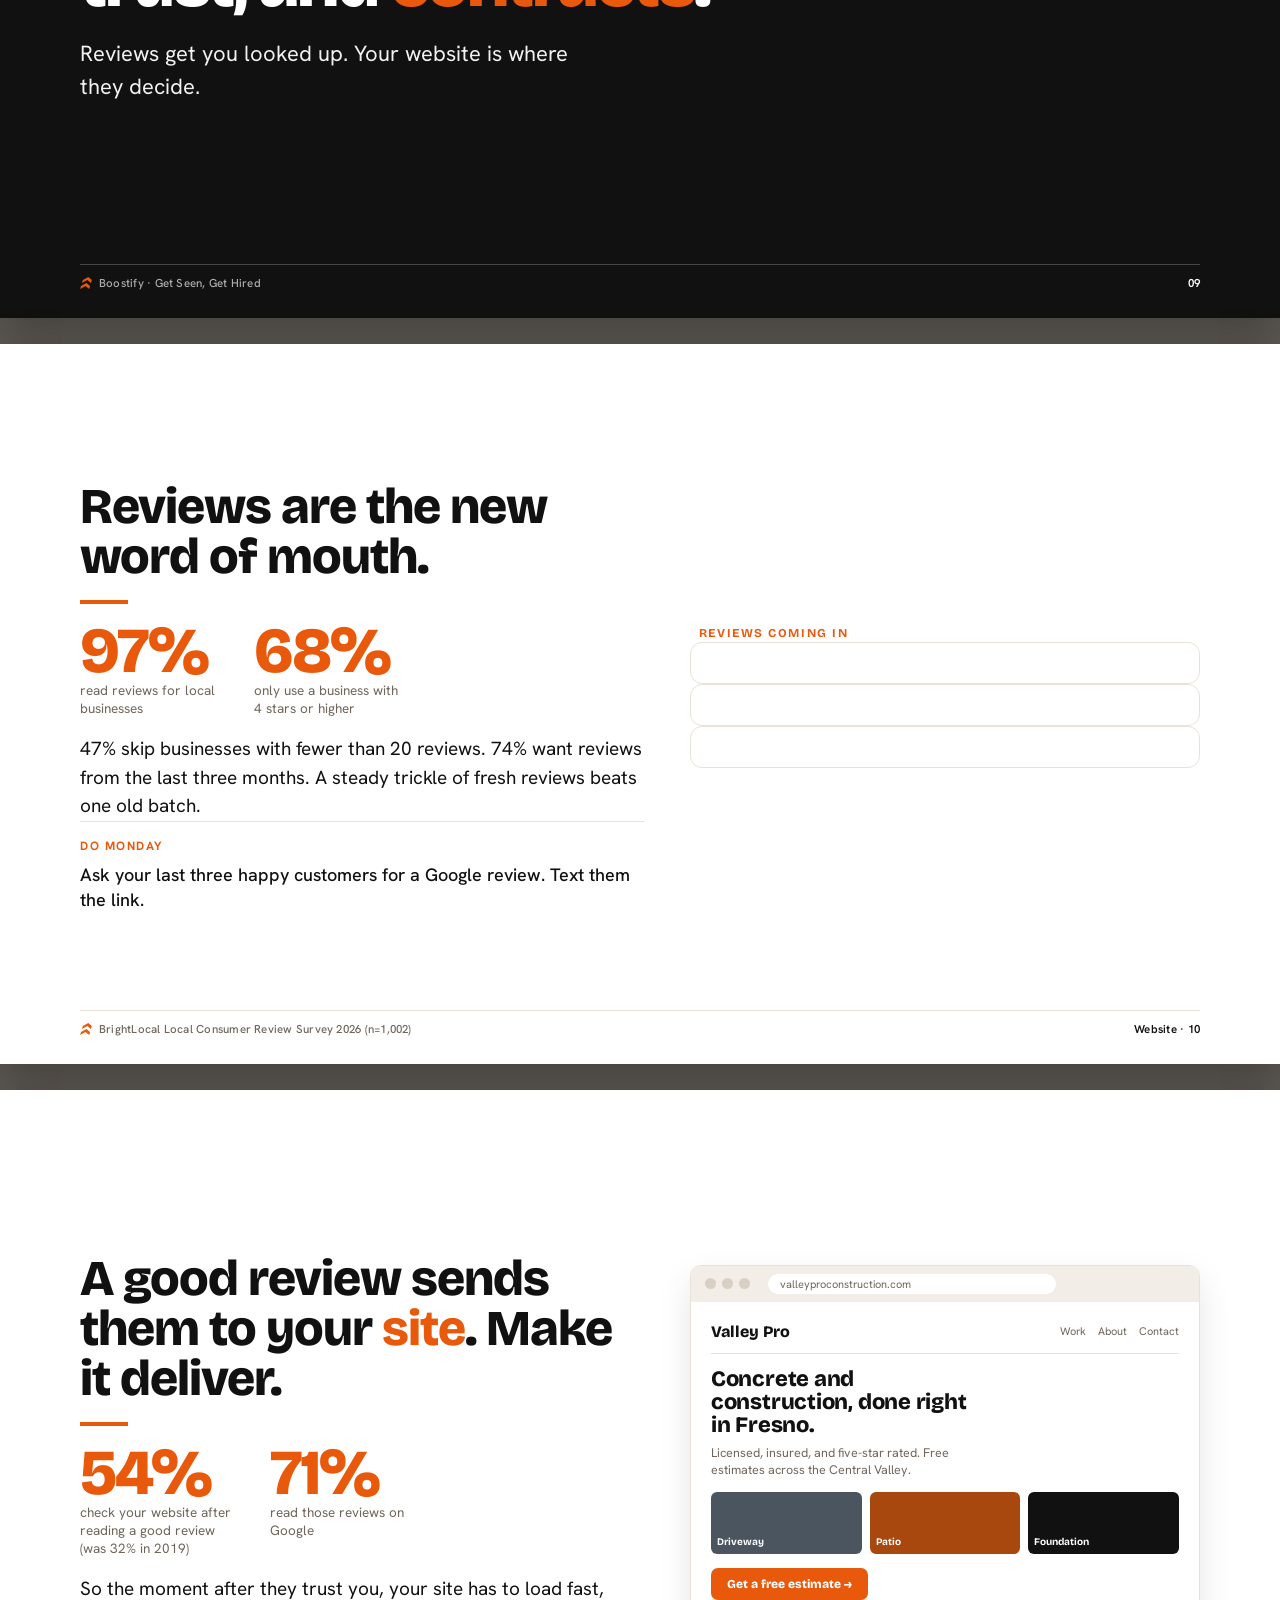
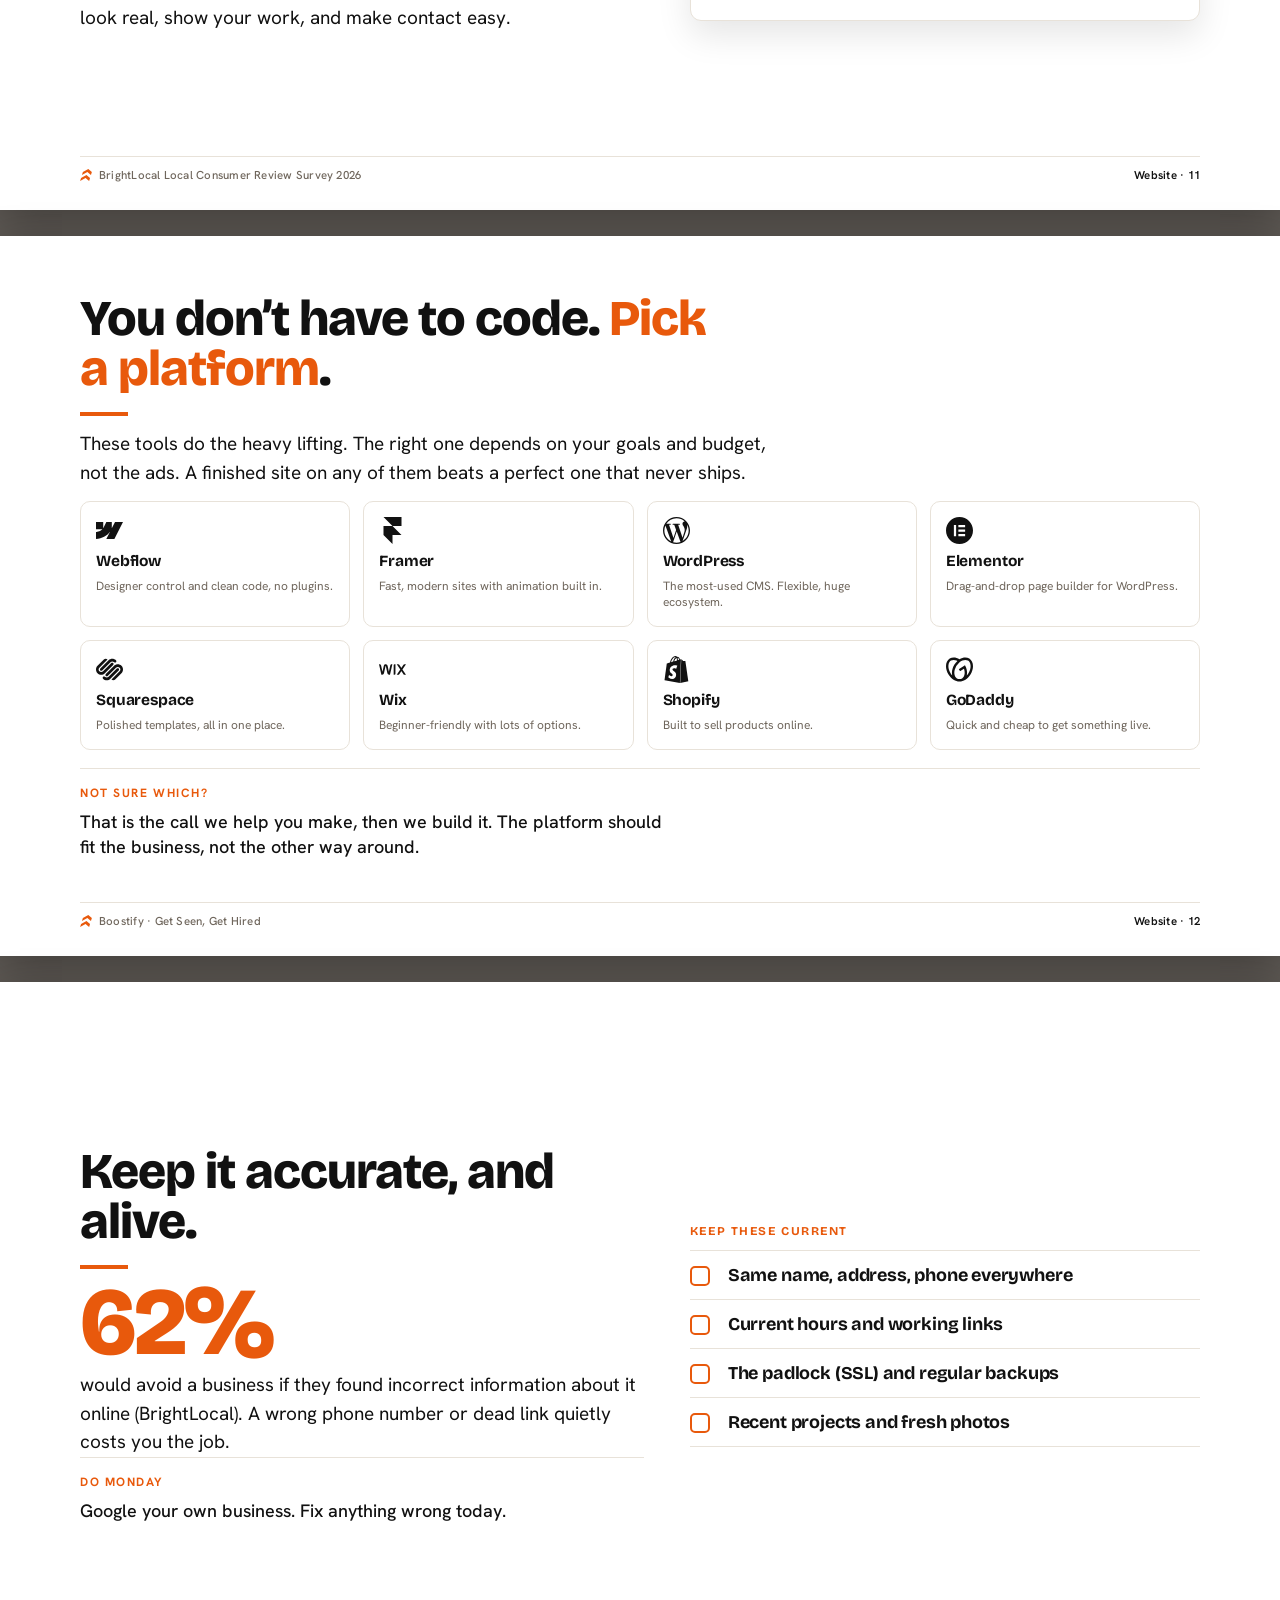
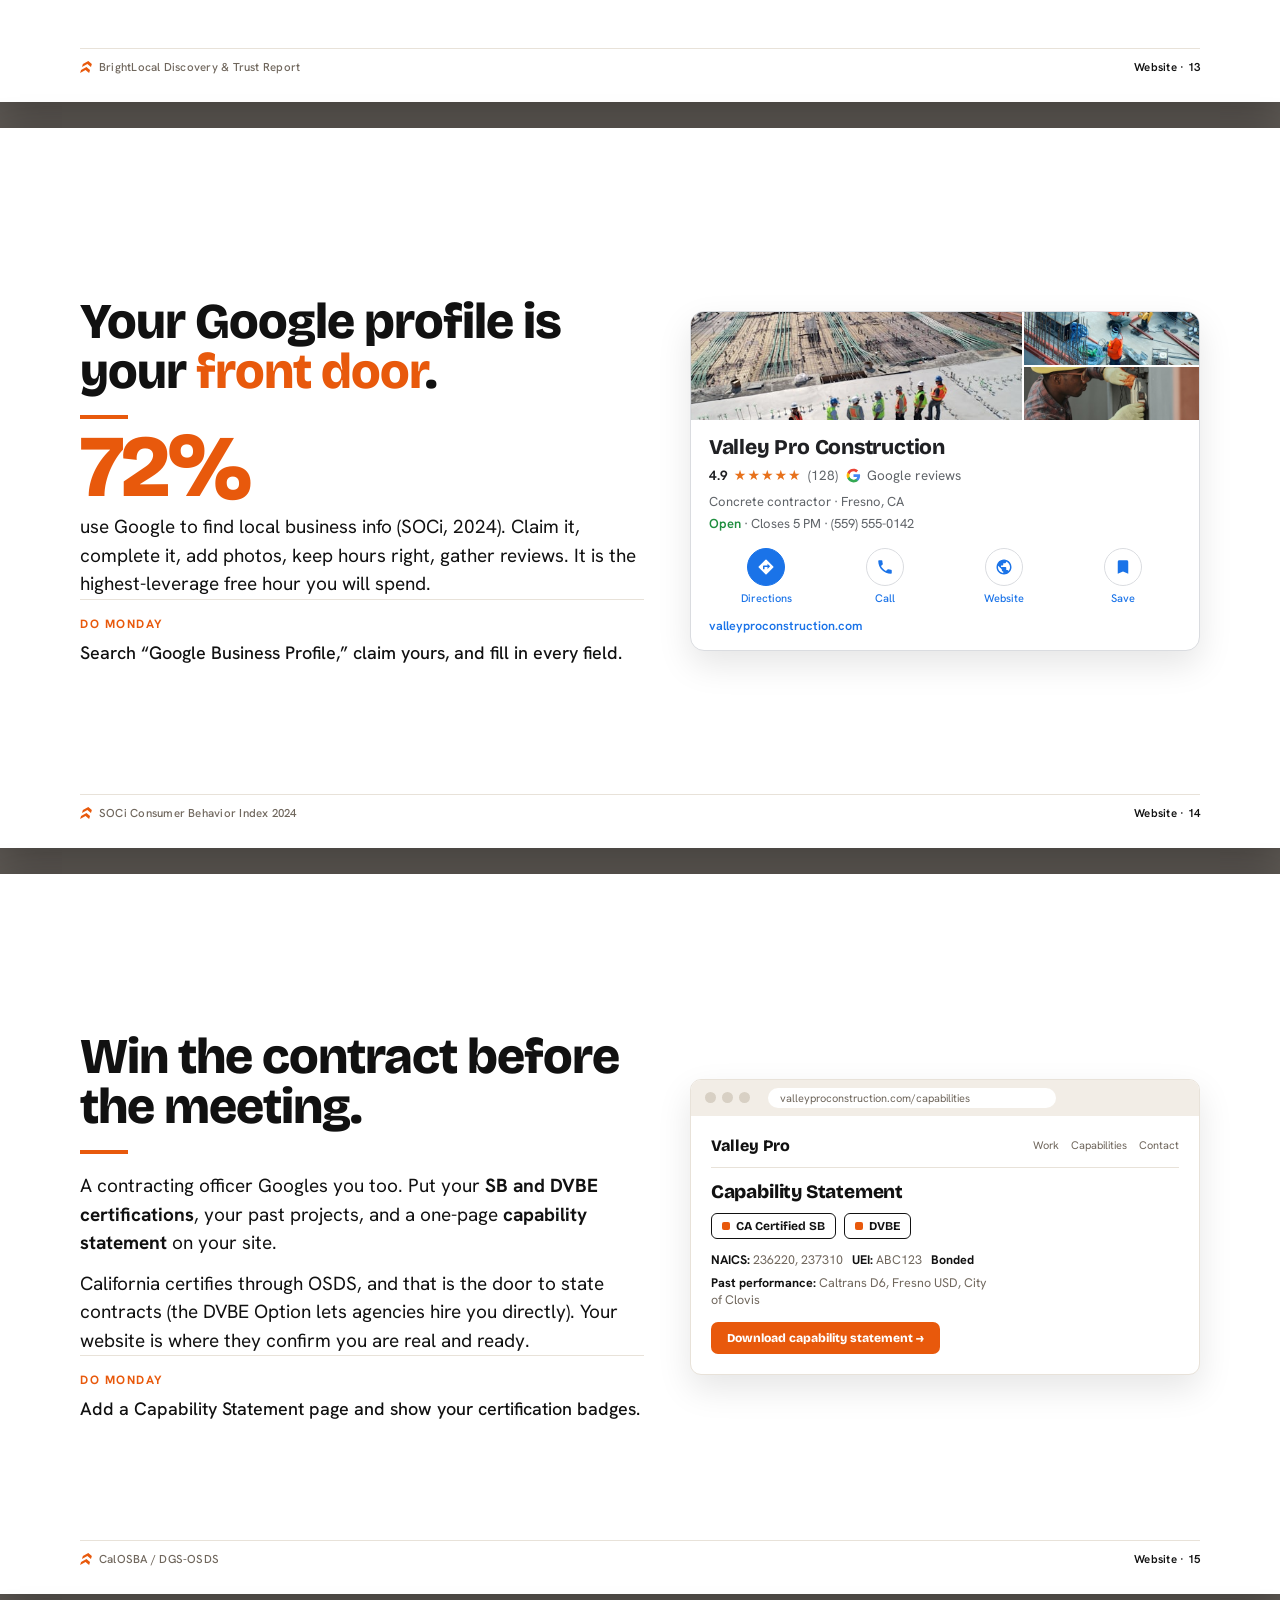
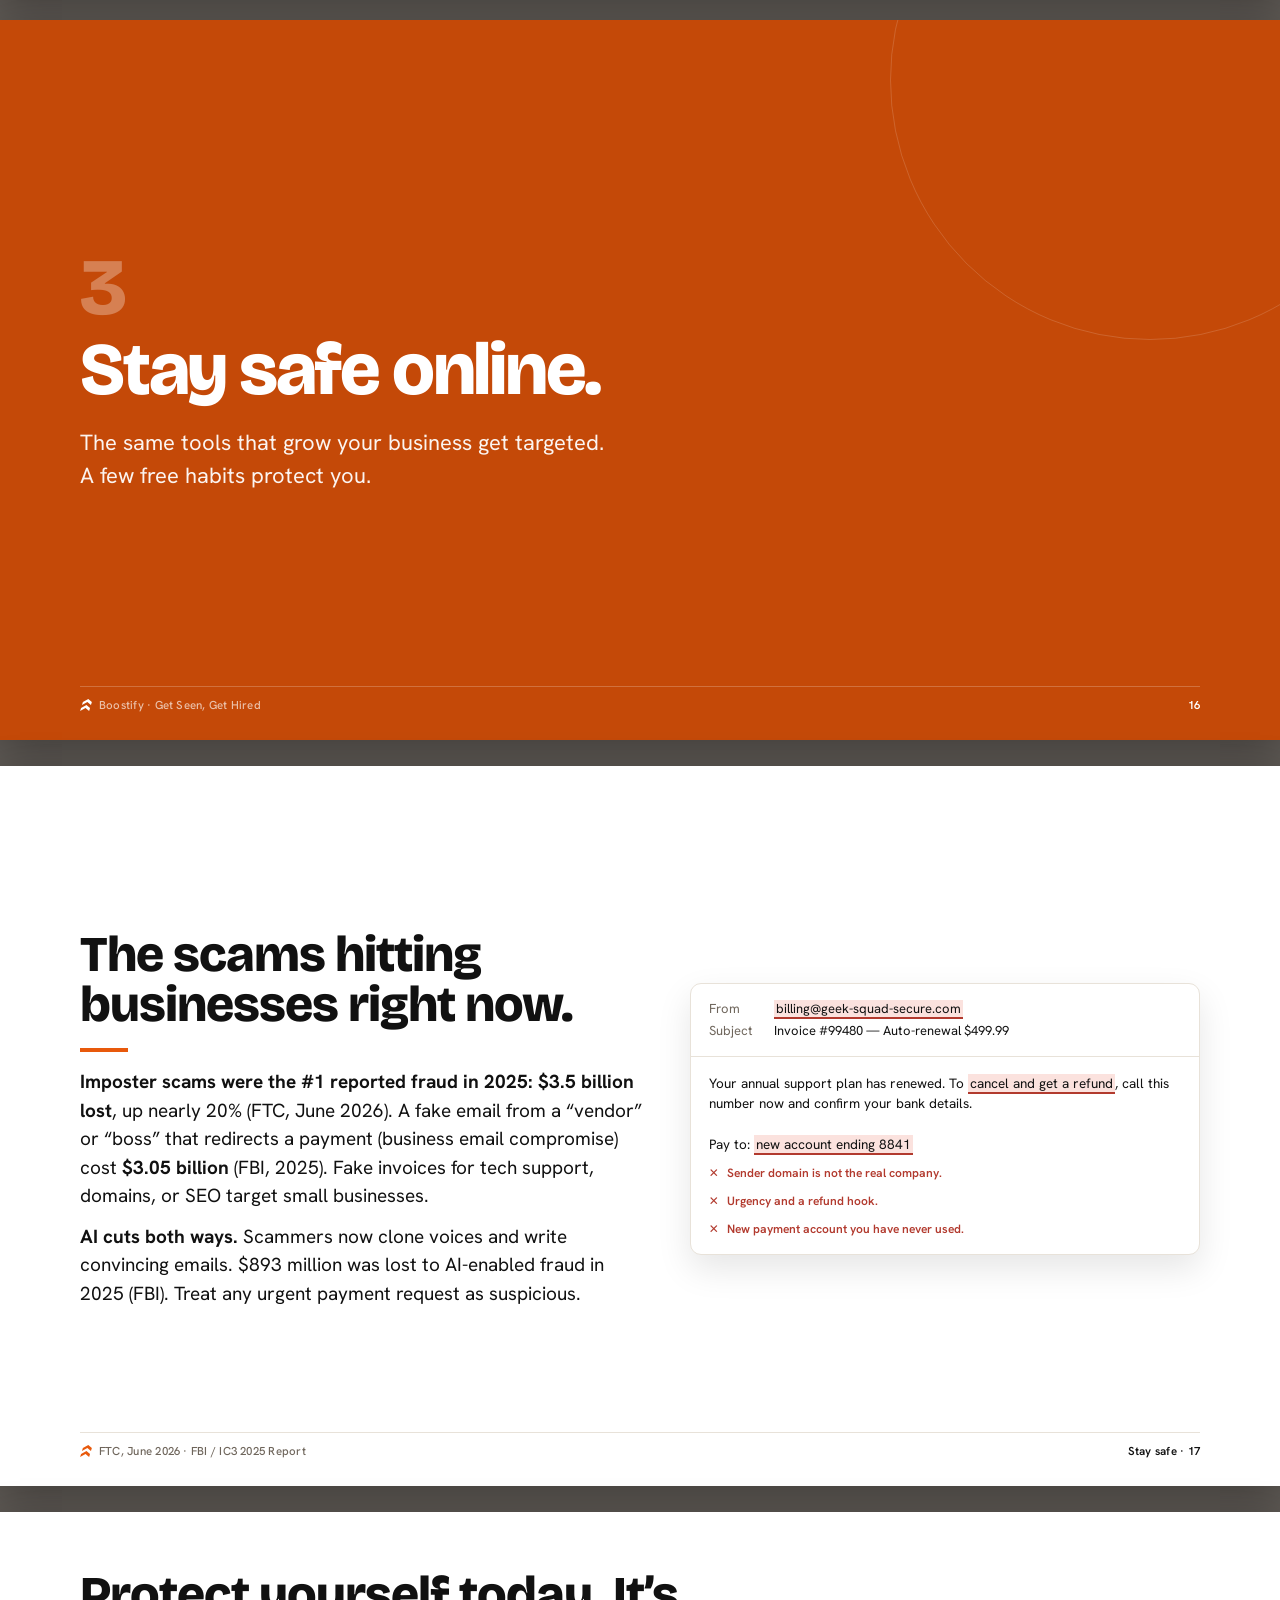
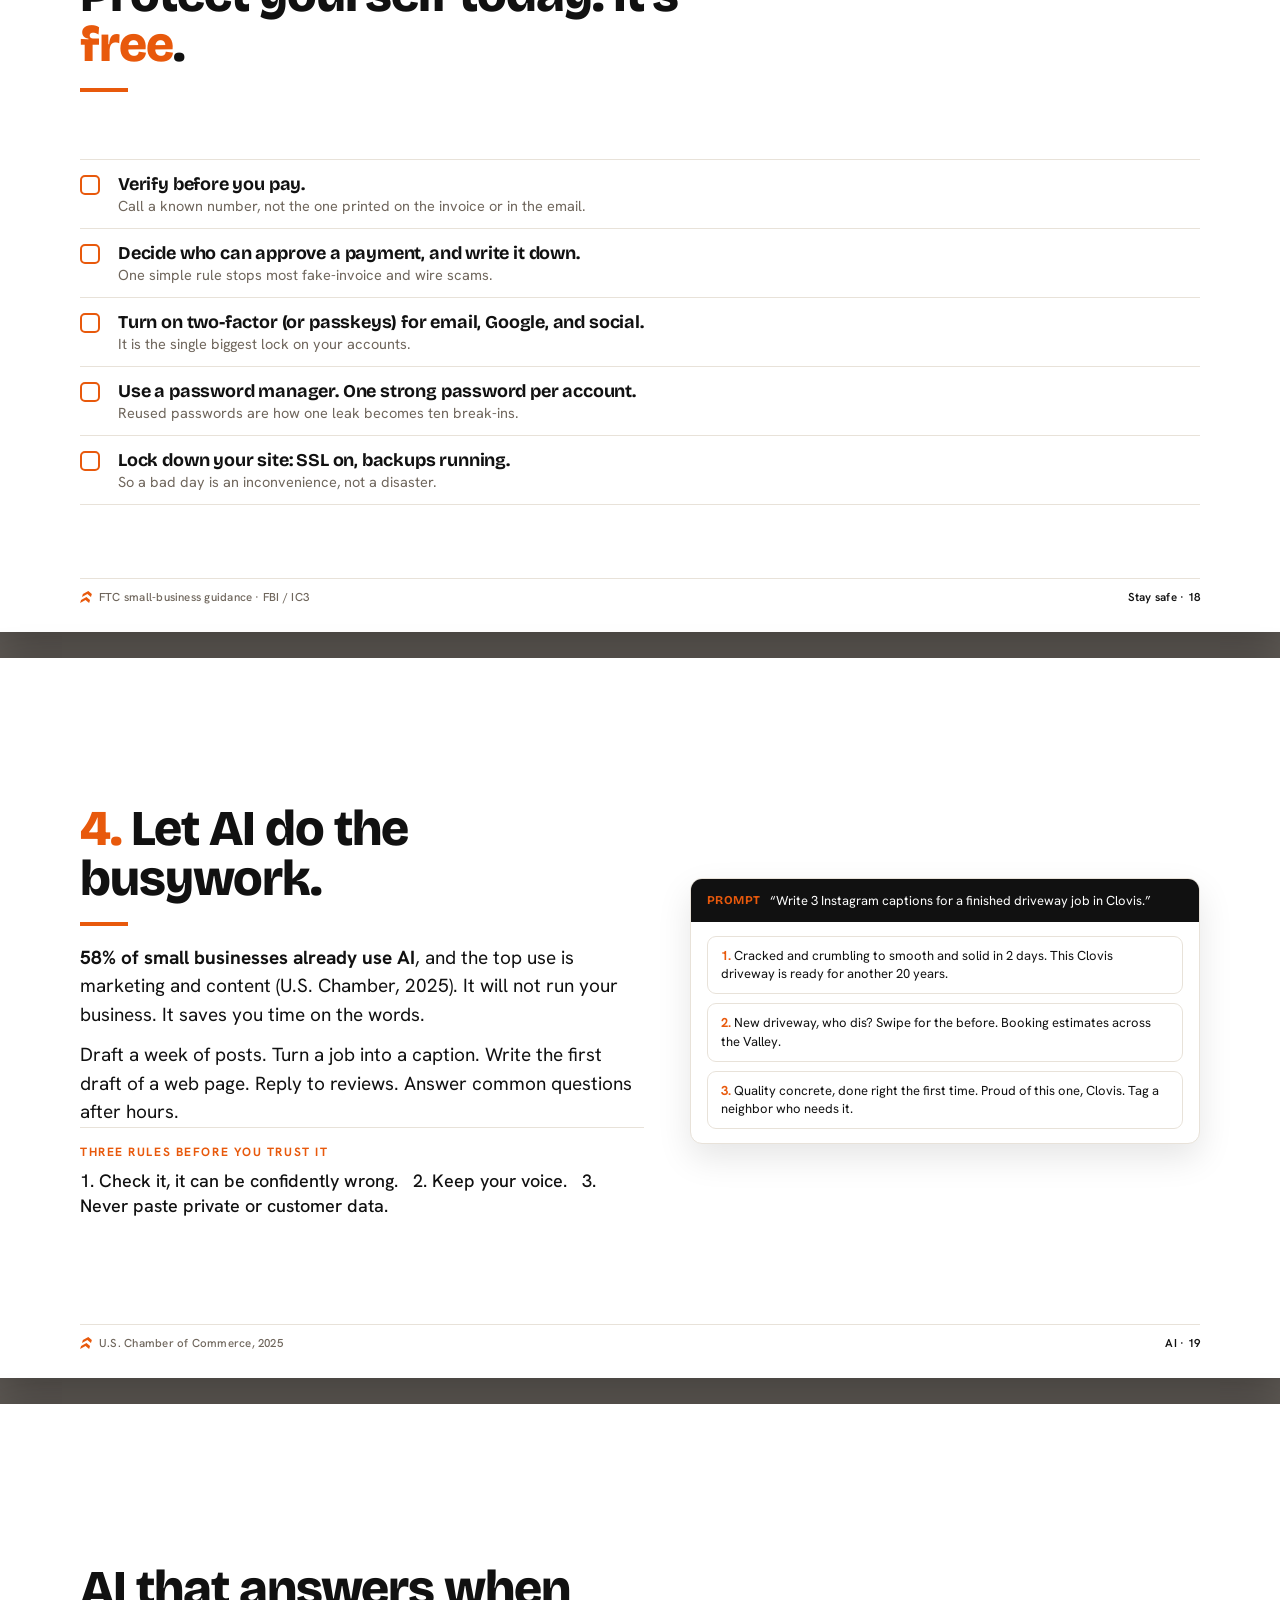
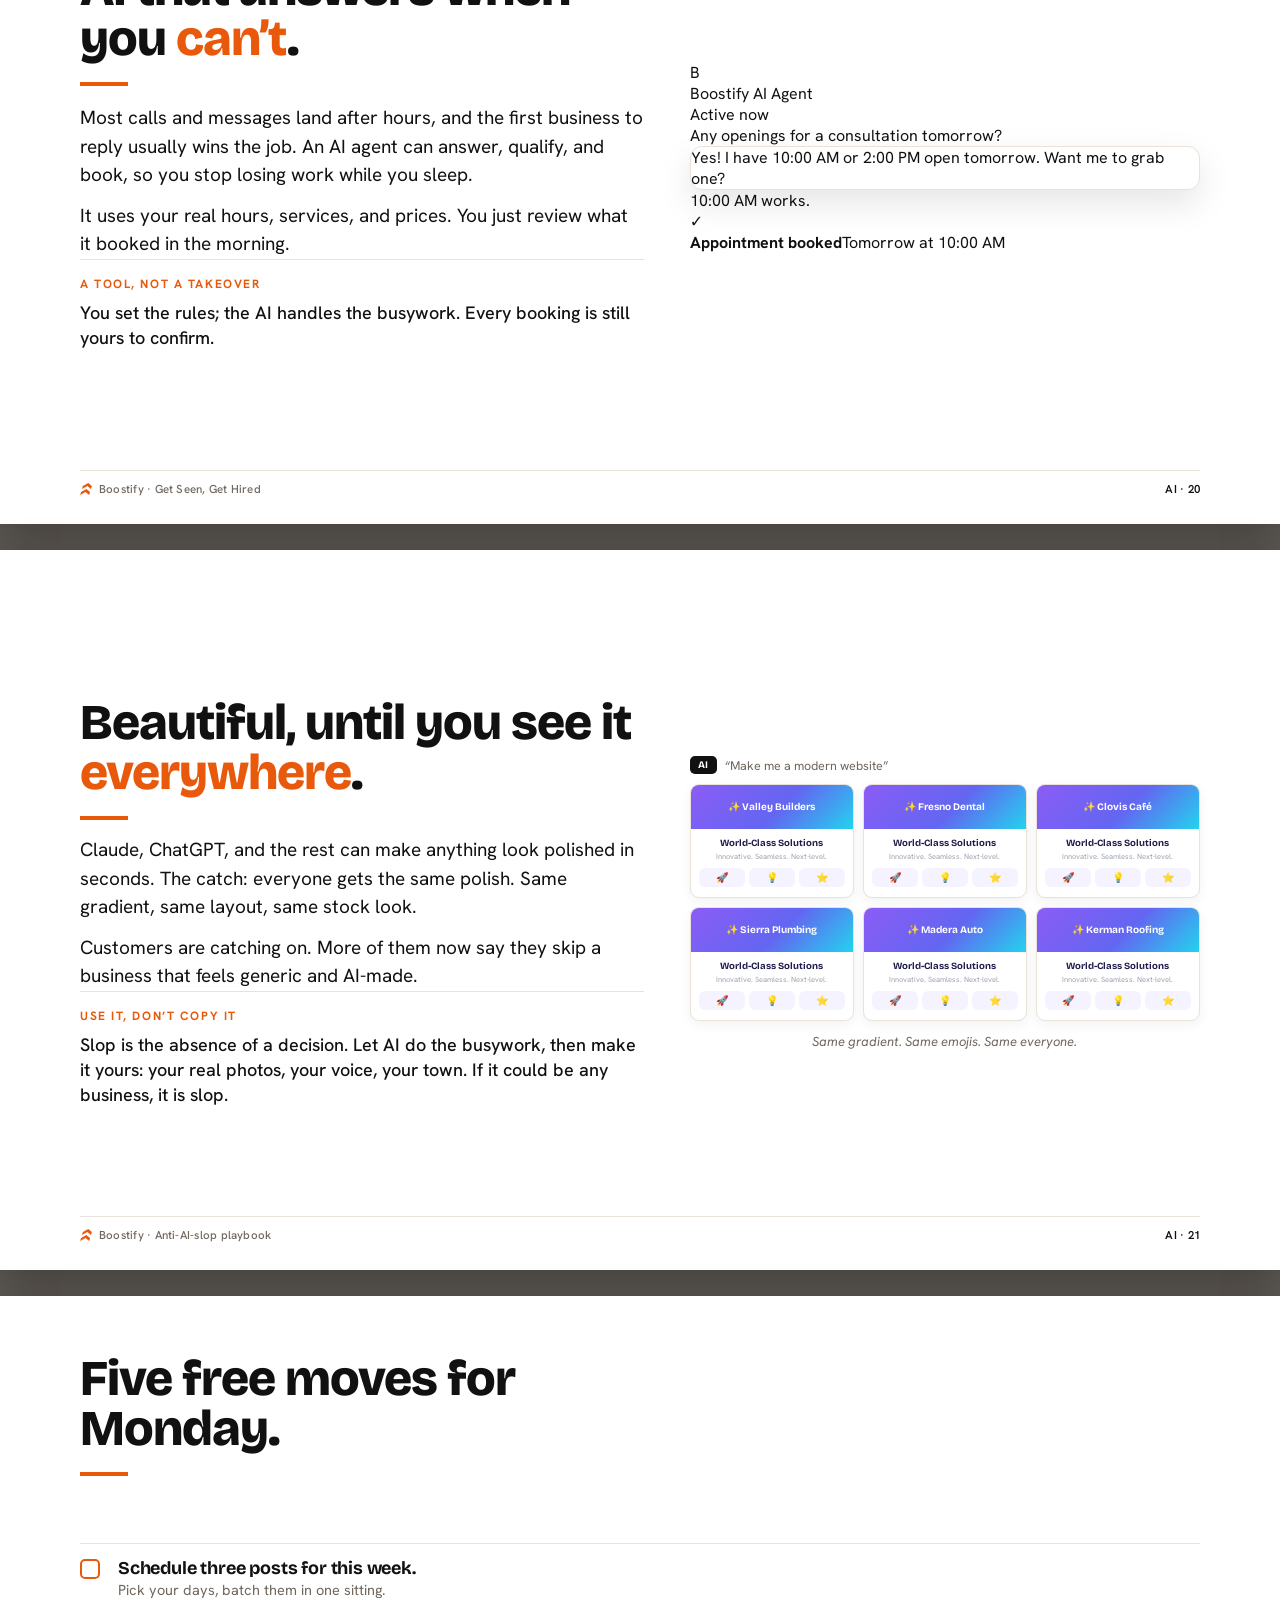
==== commit 98e86f50: "Make the Google Business Profile card read like a real Google place card Redesigned the shared .gbp " ====
--- a/_source-deck.html
+++ b/_source-deck.html
@@ -128,17 +128,27 @@
   .badge{display:inline-flex; align-items:center; gap:6px; border:1.5px solid var(--ink); border-radius:6px; padding:5px 10px; font-family:var(--disp); font-weight:700; font-size:12px; margin-right:8px;}
   .badge .d{width:8px;height:8px;border-radius:2px;background:var(--orange);}
   /* google business profile card */
-  .gbp{border:1px solid var(--rule); border-radius:14px; background:#fff; overflow:hidden; box-shadow:0 14px 34px rgba(0,0,0,.10); width:100%;}
-  .gbp .top{display:grid; grid-template-columns:1fr 1fr; gap:3px;}
-  .gbp .ph{height:96px; display:flex; align-items:flex-end; padding:8px; color:#fff; font-family:var(--disp); font-weight:700; font-size:11px;}
-  .gbp .bd{padding:16px 18px;}
-  .gbp .nm{font-family:var(--disp); font-weight:800; font-size:20px;}
-  .gbp .rt{display:flex; align-items:center; gap:8px; margin-top:5px; font-size:13px;}
-  .stars{color:var(--gold); letter-spacing:1px; font-size:15px;}
-  .gbp .meta{font-size:13px; color:var(--mute); margin-top:8px; line-height:1.6;}
-  .gbp .open{color:var(--green); font-weight:700;}
-  .gbp .acts{display:flex; gap:8px; margin-top:14px;}
-  .gbp .ab{flex:1; text-align:center; border:1px solid var(--rule); border-radius:8px; padding:8px 0; font-size:11.5px; font-weight:700; color:var(--orange);}
+  .gbp{border:1px solid #dadce0; border-radius:14px; background:#fff; overflow:hidden; box-shadow:0 14px 34px rgba(0,0,0,.10); width:100%;}
+  .gbp .top{display:grid; grid-template-columns:1.9fr 1fr; grid-template-rows:1fr 1fr; gap:2px; height:108px;}
+  .gbp .ph{background-size:cover; background-position:center; background-color:#e8e2d9;}
+  .gbp .ph.big{grid-row:1 / span 2;}
+  .gbp .bd{padding:14px 18px 16px;}
+  .gbp .nm{font-family:var(--disp); font-weight:800; font-size:21px; letter-spacing:-.01em; color:#202124;}
+  .gbp .rt{display:flex; align-items:center; gap:6px; margin-top:6px; font-size:13.5px; color:#5f6368;}
+  .gbp .rt b{color:#202124; font-weight:700;}
+  .gbp .gstars{color:#e7711b; letter-spacing:1px; font-size:14px;}
+  .gbp .glogo{width:15px; height:15px; margin-left:2px;}
+  .stars{color:var(--orange); letter-spacing:1px; font-size:15px;}
+  .gbp .meta{font-size:13px; color:#5f6368; margin-top:7px; line-height:1.65;}
+  .gbp .open{color:#1e8e3e; font-weight:600;}
+  .gbp .acts{display:flex; gap:4px; margin-top:14px;}
+  .gbp .ab{flex:1; display:flex; flex-direction:column; align-items:center; gap:5px;}
+  .gbp .ab .ic{width:38px; height:38px; border-radius:50%; display:flex; align-items:center; justify-content:center; border:1px solid #dadce0;}
+  .gbp .ab .ic svg{width:18px; height:18px; fill:#1a73e8;}
+  .gbp .ab.primary .ic{background:#1a73e8; border-color:#1a73e8;}
+  .gbp .ab.primary .ic svg{fill:#fff;}
+  .gbp .ab .lb{font-size:11px; color:#1a73e8; font-weight:500;}
+  .gbp .glink{font-size:12.5px; color:#1a73e8; font-weight:600; margin-top:12px;}
   /* review card */
   .rev{border:1px solid var(--rule); border-radius:12px; padding:16px 18px; background:#fff;}
   .rev .q{font-size:14.5px; line-height:1.45; margin:8px 0;} .rev .who{font-size:12.5px; color:var(--mute); font-weight:600;}
@@ -225,12 +235,22 @@
       <p class="lead" style="margin-top:14px;">California's minority-owned small businesses generate <b>$192.8 billion a year</b> and support 2.5 million jobs (CalOSBA). You belong in that. Let's make you easy to find, and easy to trust.</p>
     </div>
     <div class="gbp">
-      <div class="top"><div class="ph f-slate">Crew on site</div><div class="ph f-or2">Finished job</div></div>
+      <div class="top">
+        <div class="ph big" style="background-image:url(images/feed-jobsite.jpg);"></div>
+        <div class="ph" style="background-image:url(images/feed-crew.jpg);"></div>
+        <div class="ph" style="background-image:url(images/feed-worker.jpg);"></div>
+      </div>
       <div class="bd">
         <div class="nm">Valley Pro Construction</div>
-        <div class="rt"><span class="stars">★★★★★</span><b>4.9</b><span class="mute">· 128 reviews</span></div>
-        <div class="meta">General contractor · Fresno, CA<br><span class="open">Open</span> · Closes 5 PM · (559) 555-0142</div>
-        <div class="acts"><div class="ab">Call</div><div class="ab">Website</div><div class="ab">Directions</div></div>
+        <div class="rt"><b>4.9</b><span class="gstars">★★★★★</span><span>(128)</span><svg class="glogo" viewBox="0 0 48 48"><path fill="#4285F4" d="M45.12 24.5c0-1.56-.14-3.06-.4-4.5H24v8.51h11.84c-.51 2.75-2.06 5.08-4.39 6.64v5.52h7.11c4.16-3.83 6.56-9.47 6.56-16.17z"/><path fill="#34A853" d="M24 46c5.94 0 10.92-1.97 14.56-5.33l-7.11-5.52c-1.97 1.32-4.49 2.1-7.45 2.1-5.73 0-10.58-3.87-12.31-9.07H4.34v5.7C7.96 41.07 15.4 46 24 46z"/><path fill="#FBBC05" d="M11.69 28.18C11.25 26.86 11 25.45 11 24s.25-2.86.69-4.18v-5.7H4.34C2.85 17.09 2 20.45 2 24s.85 6.91 2.34 9.88l7.35-5.7z"/><path fill="#EA4335" d="M24 10.75c3.23 0 6.13 1.11 8.41 3.29l6.31-6.31C34.91 4.18 29.93 2 24 2 15.4 2 7.96 6.93 4.34 14.12l7.35 5.7c1.73-5.2 6.58-9.07 12.31-9.07z"/></svg><span>Google reviews</span></div>
+        <div class="meta">Concrete contractor · Fresno, CA<br><span class="open">Open</span> · Closes 5 PM · (559) 555-0142</div>
+        <div class="acts">
+          <div class="ab primary"><div class="ic"><svg viewBox="0 0 24 24"><path d="M21.71 11.29l-9-9a.9959.9959 0 00-1.41 0l-9 9c-.39.39-.39 1.02 0 1.41l9 9c.39.39 1.02.39 1.41 0l9-9c.39-.38.39-1.01 0-1.41zM14 14.5V12h-4v3H8v-4c0-.55.45-1 1-1h5V7.5l3.5 3.5-3.5 3.5z"/></svg></div><div class="lb">Directions</div></div>
+          <div class="ab"><div class="ic"><svg viewBox="0 0 24 24"><path d="M6.62 10.79c1.44 2.83 3.76 5.14 6.59 6.59l2.2-2.2c.27-.27.67-.36 1.02-.24 1.12.37 2.33.57 3.57.57.55 0 1 .45 1 1V20c0 .55-.45 1-1 1-9.39 0-17-7.61-17-17 0-.55.45-1 1-1h3.5c.55 0 1 .45 1 1 0 1.25.2 2.45.57 3.57.11.35.03.74-.25 1.02l-2.2 2.2z"/></svg></div><div class="lb">Call</div></div>
+          <div class="ab"><div class="ic"><svg viewBox="0 0 24 24"><path d="M12 2C6.48 2 2 6.48 2 12s4.48 10 10 10 10-4.48 10-10S17.52 2 12 2zm-1 17.93c-3.95-.49-7-3.85-7-7.93 0-.62.08-1.21.21-1.79L9 15v1c0 1.1.9 2 2 2v1.93zm6.9-2.54c-.26-.81-1-1.39-1.9-1.39h-1v-3c0-.55-.45-1-1-1H8v-2h2c.55 0 1-.45 1-1V7h2c1.1 0 2-.9 2-2v-.41c2.93 1.19 5 4.06 5 7.41 0 2.08-.8 3.97-2.1 5.39z"/></svg></div><div class="lb">Website</div></div>
+          <div class="ab"><div class="ic"><svg viewBox="0 0 24 24"><path d="M17 3H7c-1.1 0-1.99.9-1.99 2L5 21l7-3 7 3V5c0-1.1-.9-2-2-2z"/></svg></div><div class="lb">Save</div></div>
+        </div>
+        <div class="glink">valleyproconstruction.com</div>
       </div>
     </div>
   </div>
@@ -458,12 +478,22 @@
       <div class="act"><div class="l">Do Monday</div><p>Search &ldquo;Google Business Profile,&rdquo; claim yours, and fill in every field.</p></div>
     </div>
     <div class="gbp">
-      <div class="top"><div class="ph f-or2">Finished patio</div><div class="ph f-slate">The crew</div></div>
+      <div class="top">
+        <div class="ph big" style="background-image:url(images/feed-jobsite.jpg);"></div>
+        <div class="ph" style="background-image:url(images/feed-crew.jpg);"></div>
+        <div class="ph" style="background-image:url(images/feed-worker.jpg);"></div>
+      </div>
       <div class="bd">
         <div class="nm">Valley Pro Construction</div>
-        <div class="rt"><span class="stars">★★★★★</span><b>4.9</b><span class="mute">· 128 reviews</span></div>
-        <div class="meta">General contractor · Fresno, CA<br><span class="open">Open</span> · Closes 5 PM · valleyproconstruction.com</div>
-        <div class="acts"><div class="ab">Call</div><div class="ab">Website</div><div class="ab">Directions</div></div>
+        <div class="rt"><b>4.9</b><span class="gstars">★★★★★</span><span>(128)</span><svg class="glogo" viewBox="0 0 48 48"><path fill="#4285F4" d="M45.12 24.5c0-1.56-.14-3.06-.4-4.5H24v8.51h11.84c-.51 2.75-2.06 5.08-4.39 6.64v5.52h7.11c4.16-3.83 6.56-9.47 6.56-16.17z"/><path fill="#34A853" d="M24 46c5.94 0 10.92-1.97 14.56-5.33l-7.11-5.52c-1.97 1.32-4.49 2.1-7.45 2.1-5.73 0-10.58-3.87-12.31-9.07H4.34v5.7C7.96 41.07 15.4 46 24 46z"/><path fill="#FBBC05" d="M11.69 28.18C11.25 26.86 11 25.45 11 24s.25-2.86.69-4.18v-5.7H4.34C2.85 17.09 2 20.45 2 24s.85 6.91 2.34 9.88l7.35-5.7z"/><path fill="#EA4335" d="M24 10.75c3.23 0 6.13 1.11 8.41 3.29l6.31-6.31C34.91 4.18 29.93 2 24 2 15.4 2 7.96 6.93 4.34 14.12l7.35 5.7c1.73-5.2 6.58-9.07 12.31-9.07z"/></svg><span>Google reviews</span></div>
+        <div class="meta">Concrete contractor · Fresno, CA<br><span class="open">Open</span> · Closes 5 PM · (559) 555-0142</div>
+        <div class="acts">
+          <div class="ab primary"><div class="ic"><svg viewBox="0 0 24 24"><path d="M21.71 11.29l-9-9a.9959.9959 0 00-1.41 0l-9 9c-.39.39-.39 1.02 0 1.41l9 9c.39.39 1.02.39 1.41 0l9-9c.39-.38.39-1.01 0-1.41zM14 14.5V12h-4v3H8v-4c0-.55.45-1 1-1h5V7.5l3.5 3.5-3.5 3.5z"/></svg></div><div class="lb">Directions</div></div>
+          <div class="ab"><div class="ic"><svg viewBox="0 0 24 24"><path d="M6.62 10.79c1.44 2.83 3.76 5.14 6.59 6.59l2.2-2.2c.27-.27.67-.36 1.02-.24 1.12.37 2.33.57 3.57.57.55 0 1 .45 1 1V20c0 .55-.45 1-1 1-9.39 0-17-7.61-17-17 0-.55.45-1 1-1h3.5c.55 0 1 .45 1 1 0 1.25.2 2.45.57 3.57.11.35.03.74-.25 1.02l-2.2 2.2z"/></svg></div><div class="lb">Call</div></div>
+          <div class="ab"><div class="ic"><svg viewBox="0 0 24 24"><path d="M12 2C6.48 2 2 6.48 2 12s4.48 10 10 10 10-4.48 10-10S17.52 2 12 2zm-1 17.93c-3.95-.49-7-3.85-7-7.93 0-.62.08-1.21.21-1.79L9 15v1c0 1.1.9 2 2 2v1.93zm6.9-2.54c-.26-.81-1-1.39-1.9-1.39h-1v-3c0-.55-.45-1-1-1H8v-2h2c.55 0 1-.45 1-1V7h2c1.1 0 2-.9 2-2v-.41c2.93 1.19 5 4.06 5 7.41 0 2.08-.8 3.97-2.1 5.39z"/></svg></div><div class="lb">Website</div></div>
+          <div class="ab"><div class="ic"><svg viewBox="0 0 24 24"><path d="M17 3H7c-1.1 0-1.99.9-1.99 2L5 21l7-3 7 3V5c0-1.1-.9-2-2-2z"/></svg></div><div class="lb">Save</div></div>
+        </div>
+        <div class="glink">valleyproconstruction.com</div>
       </div>
     </div>
   </div>
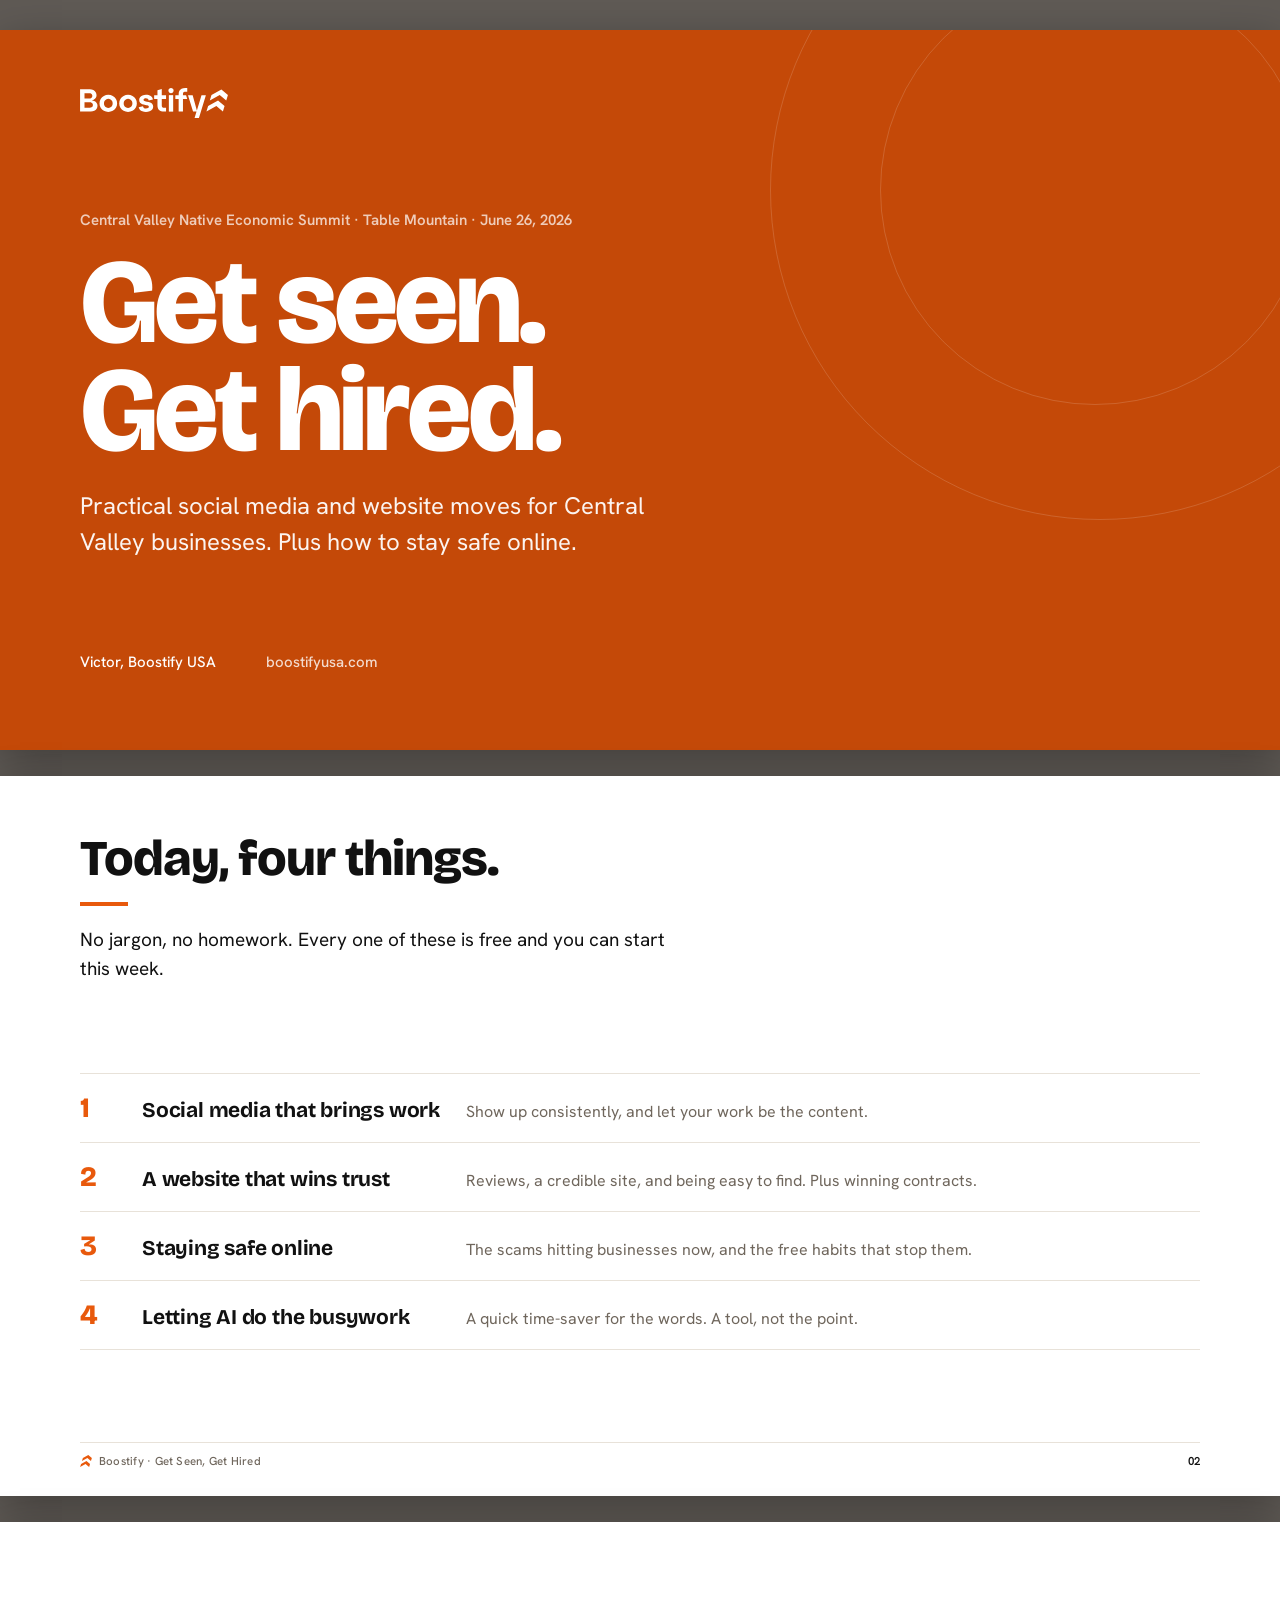
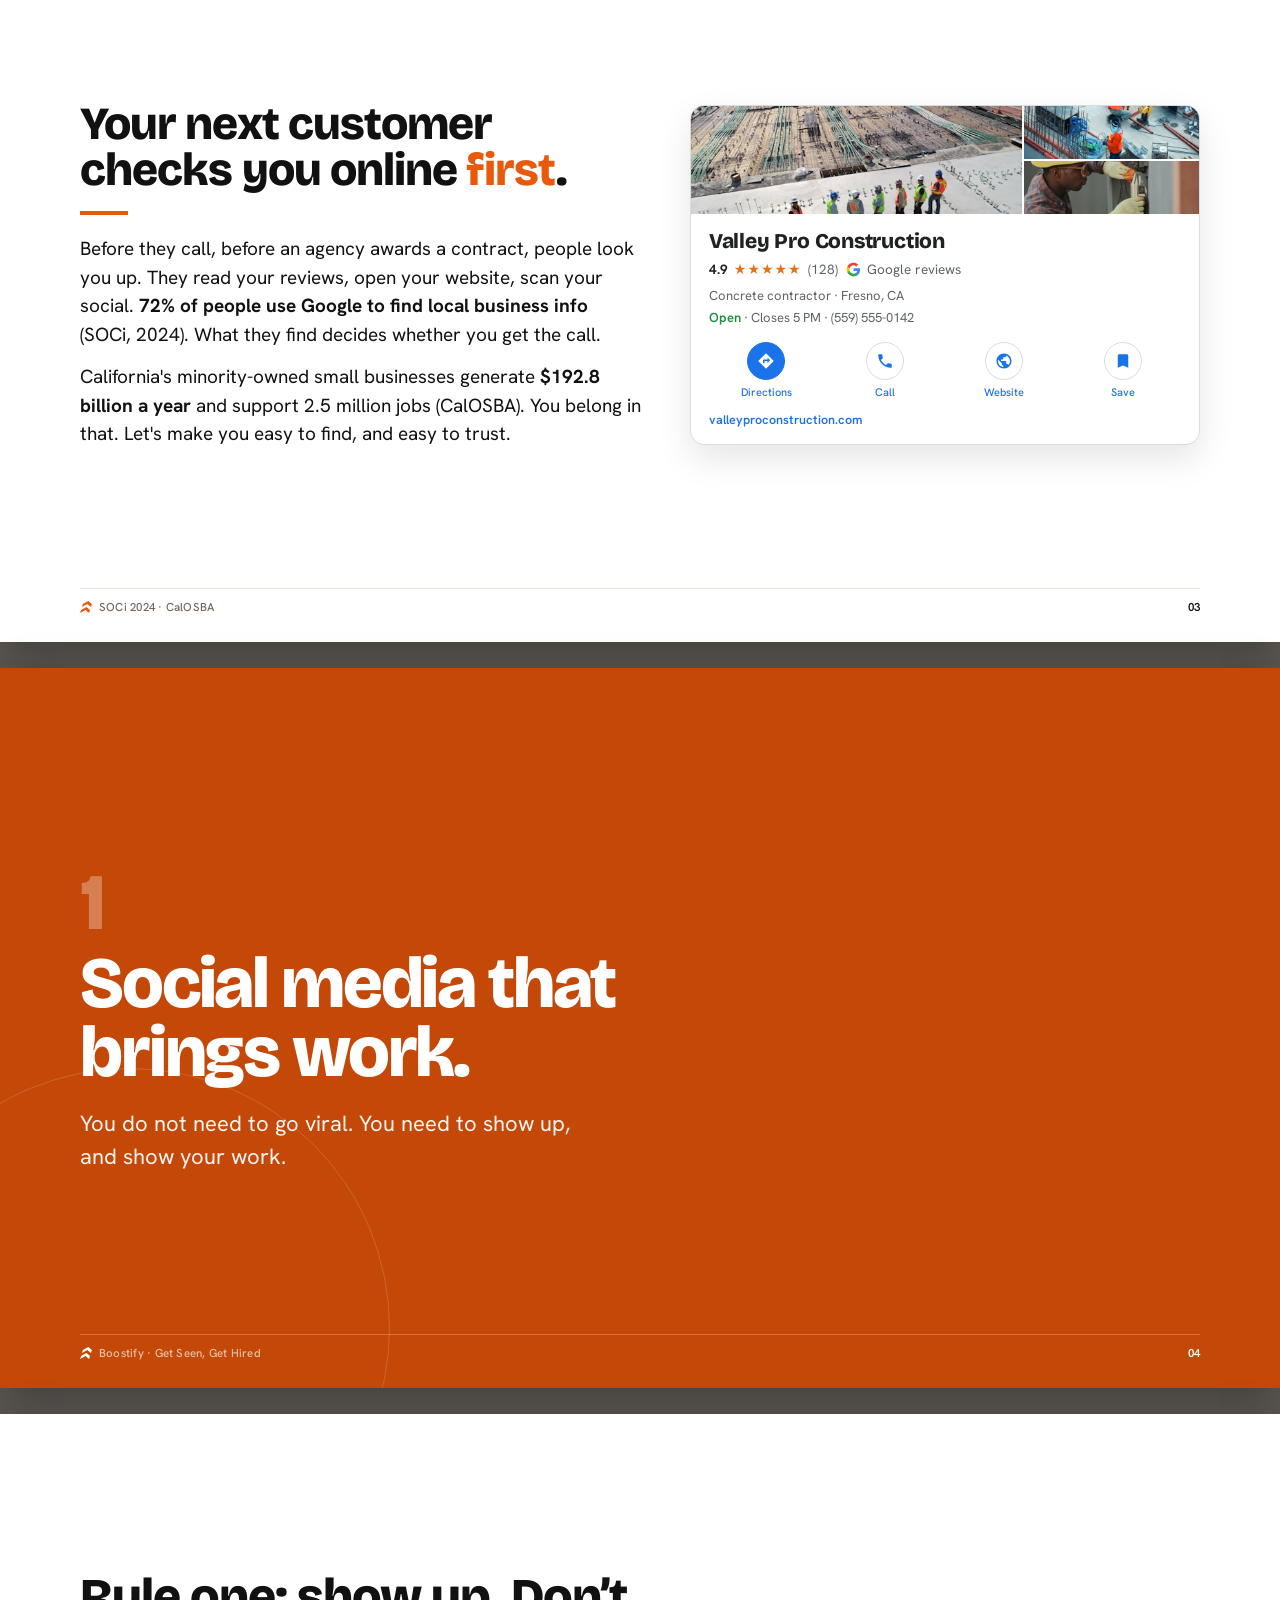
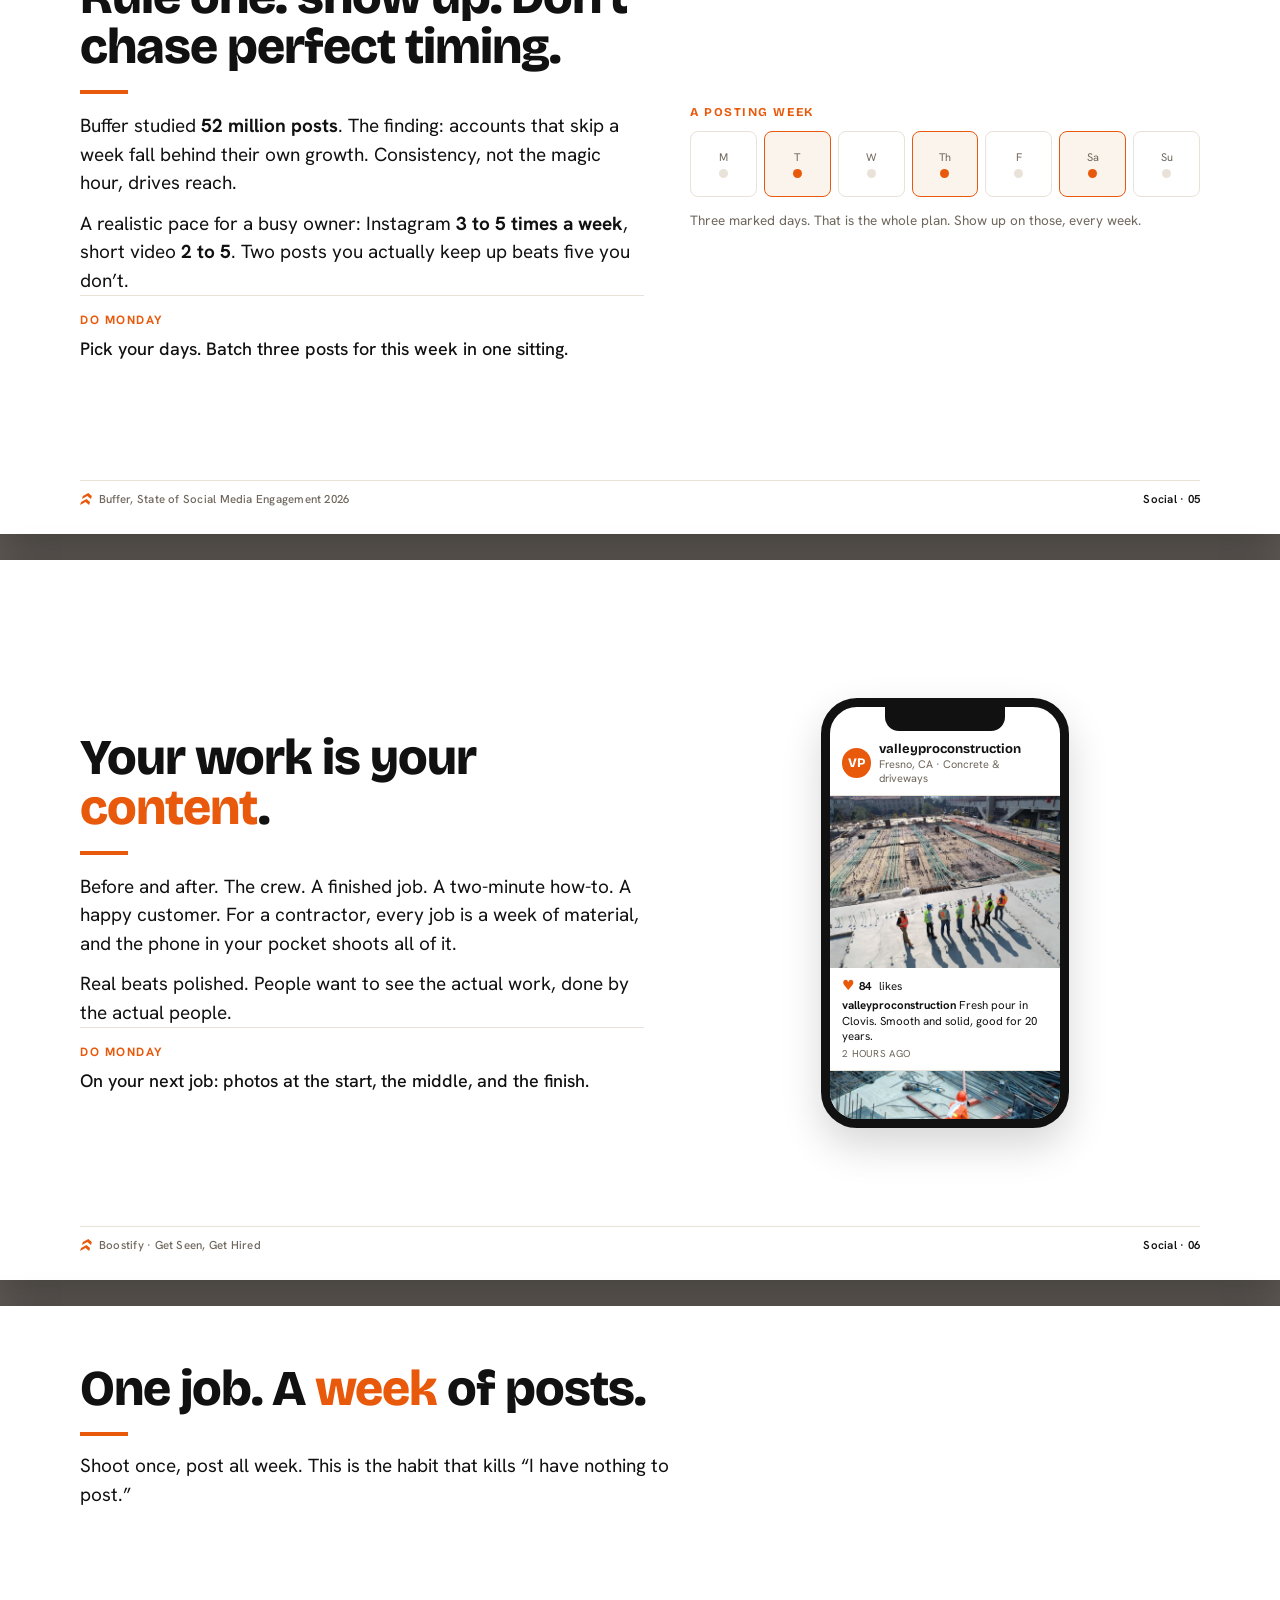
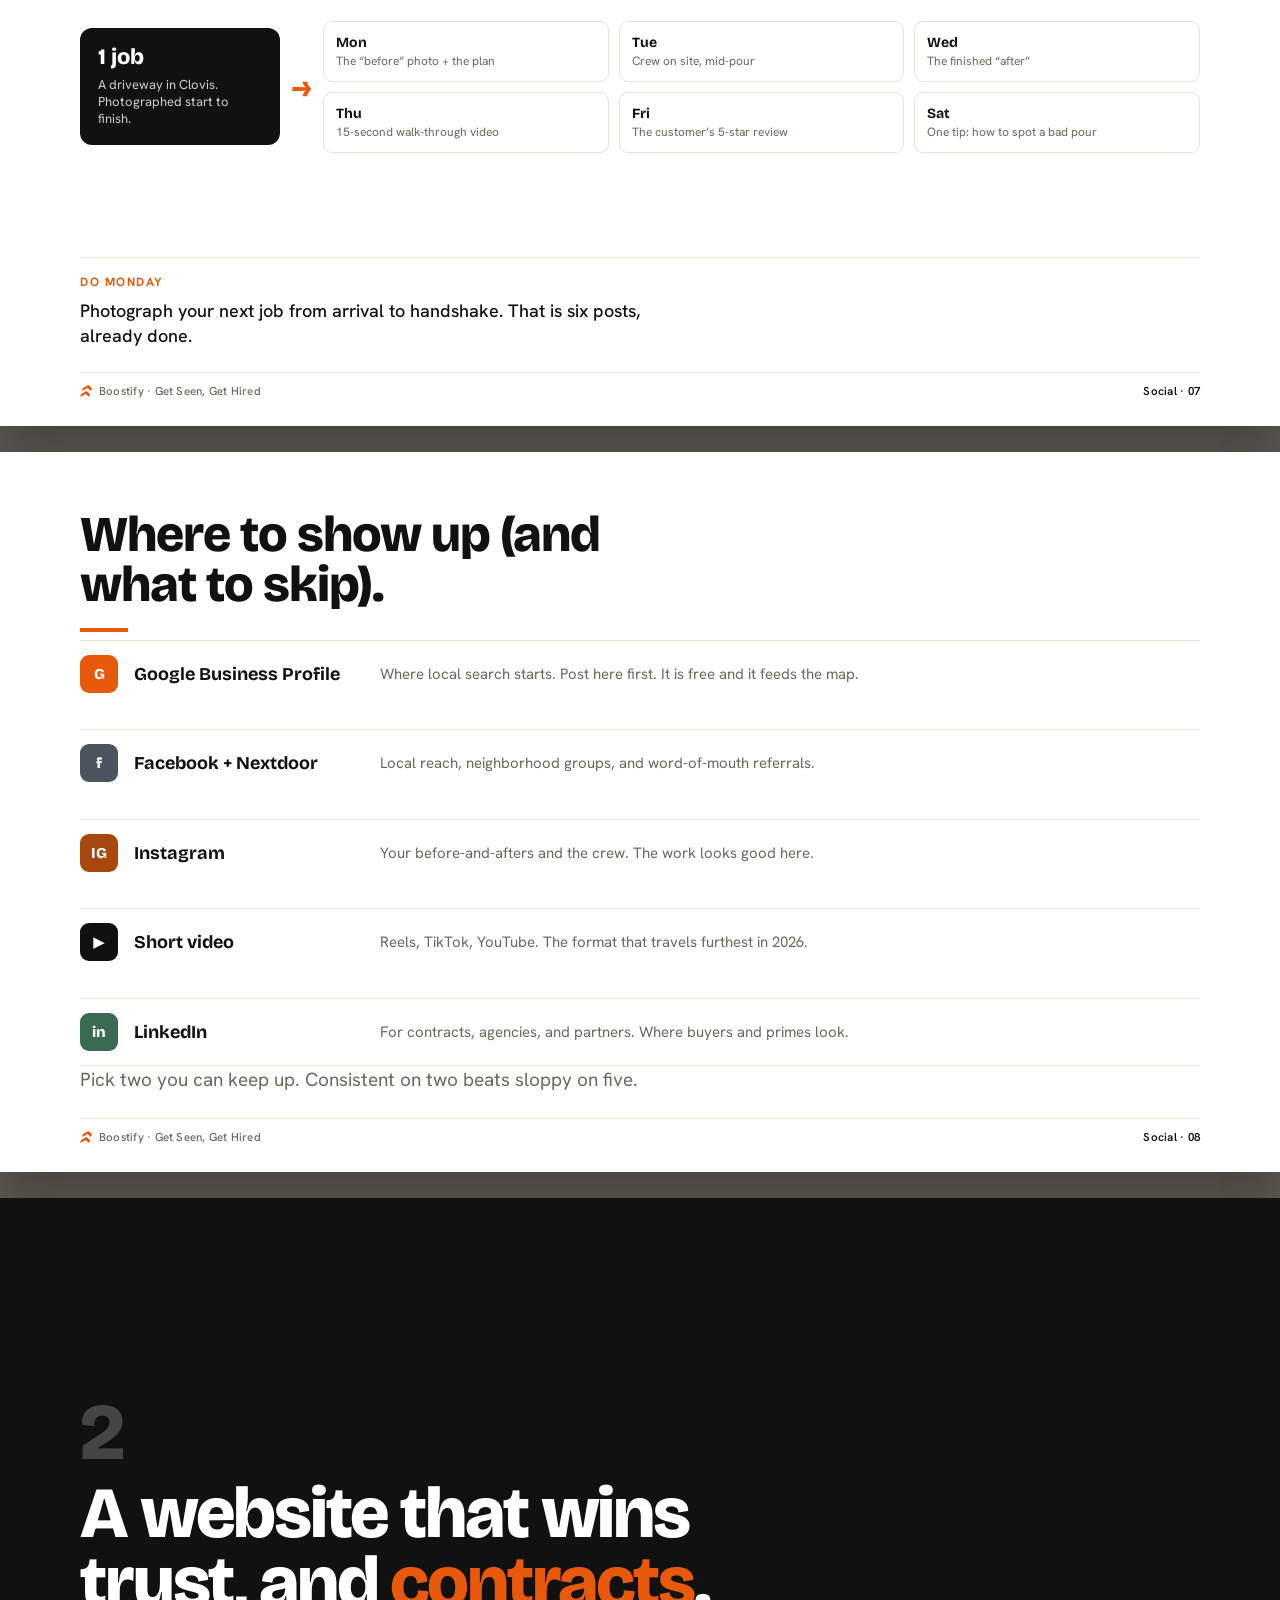
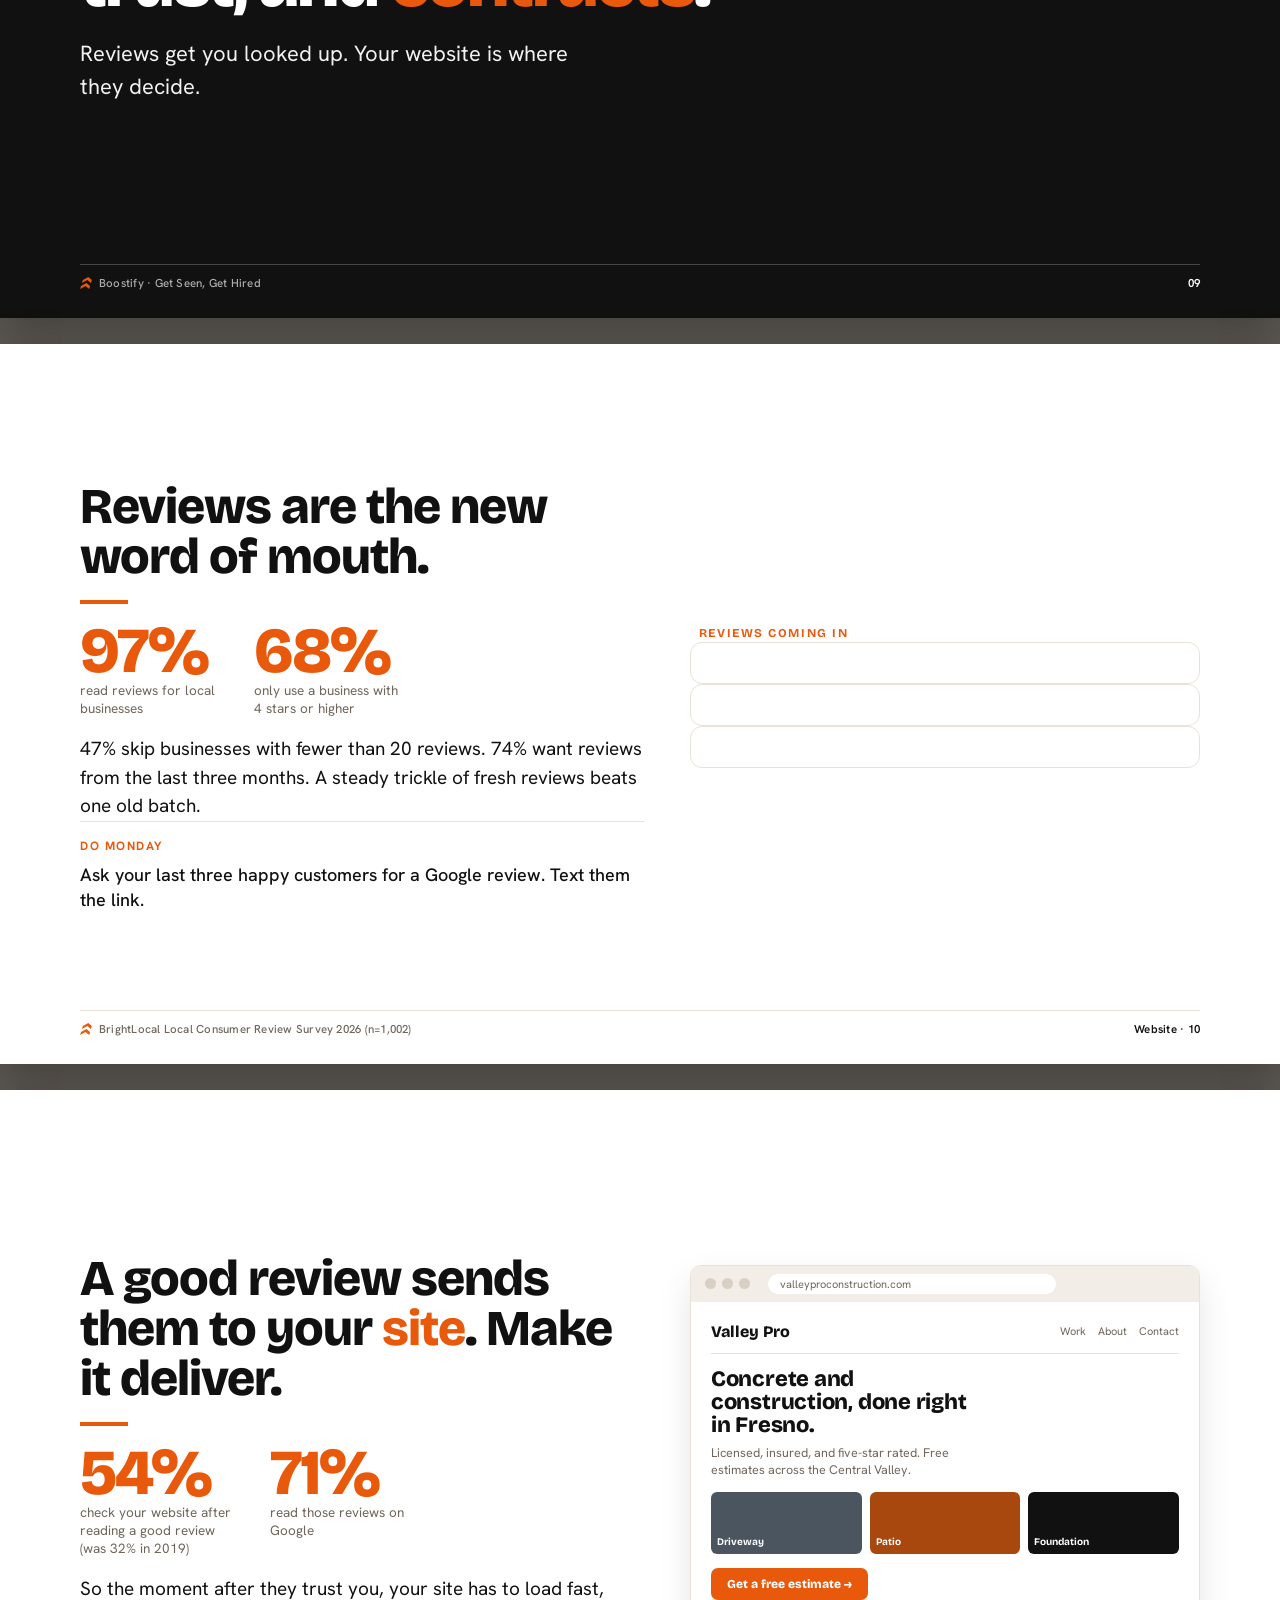
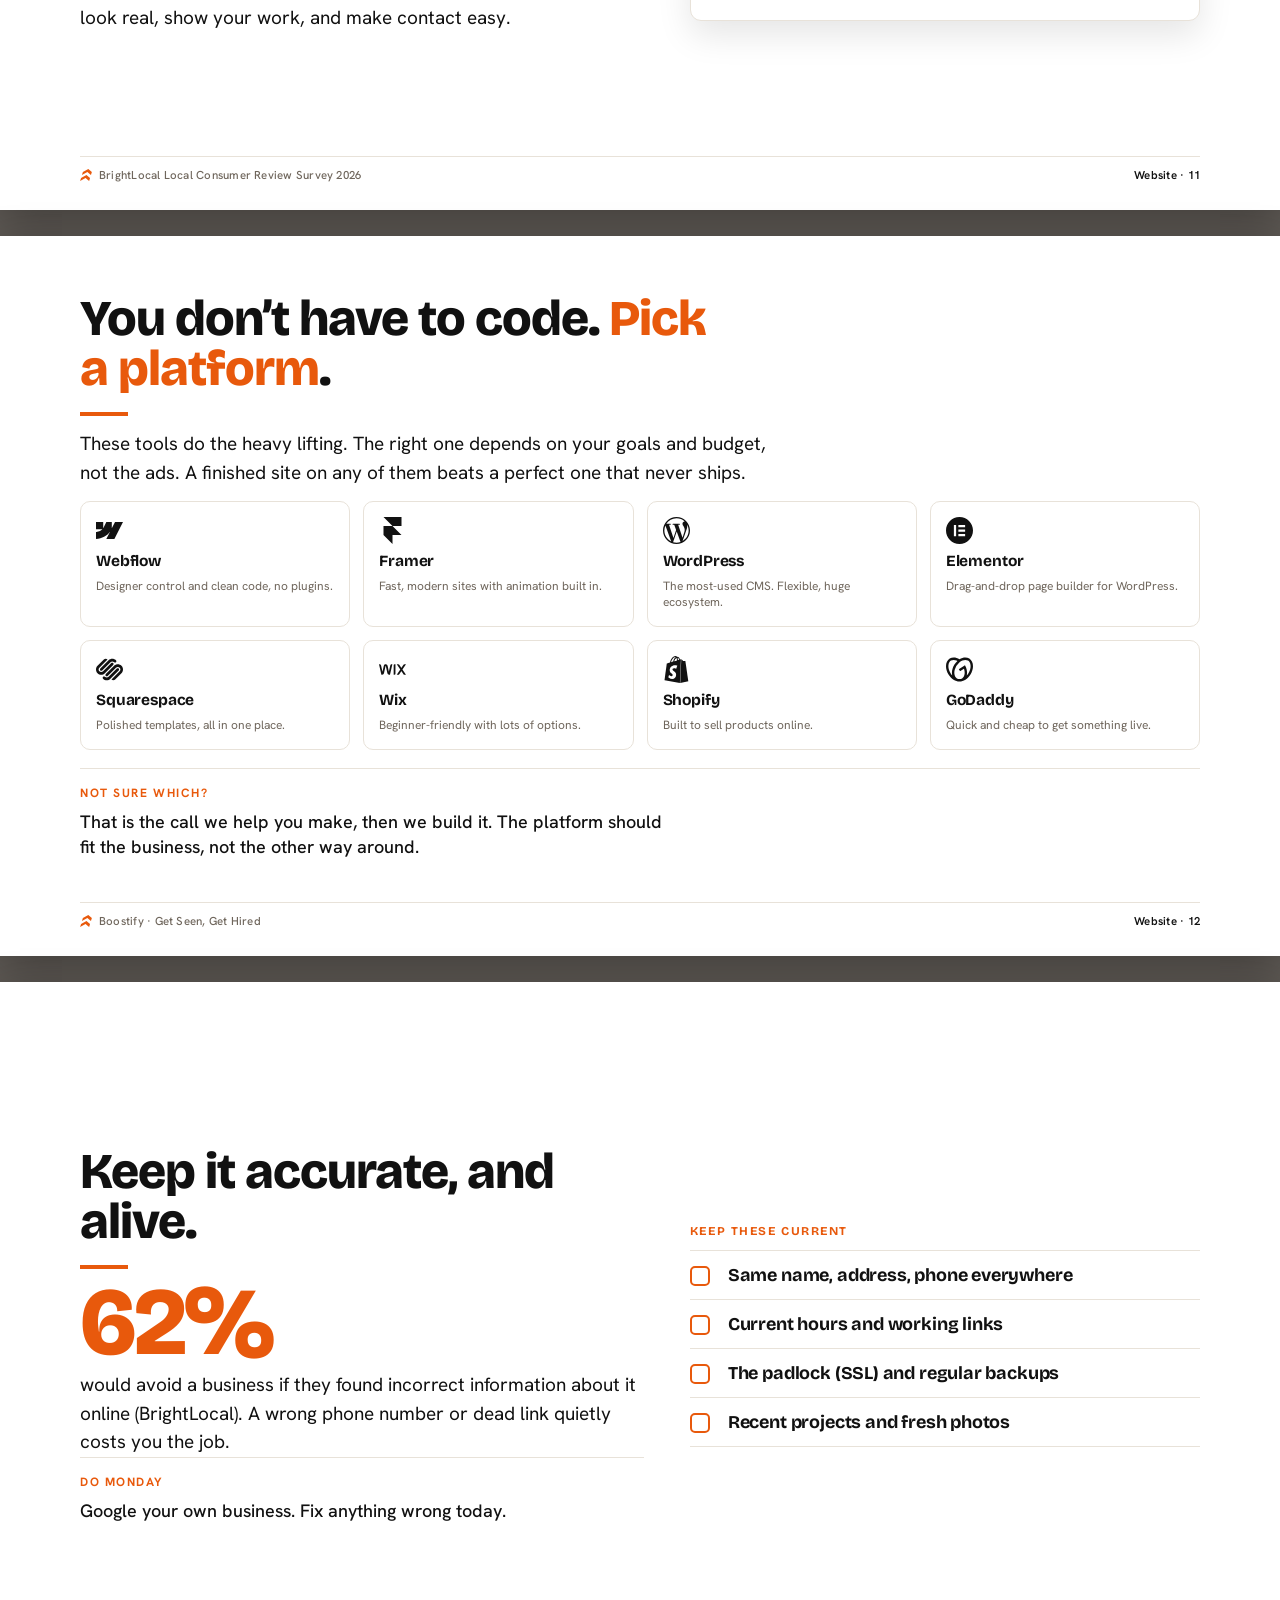
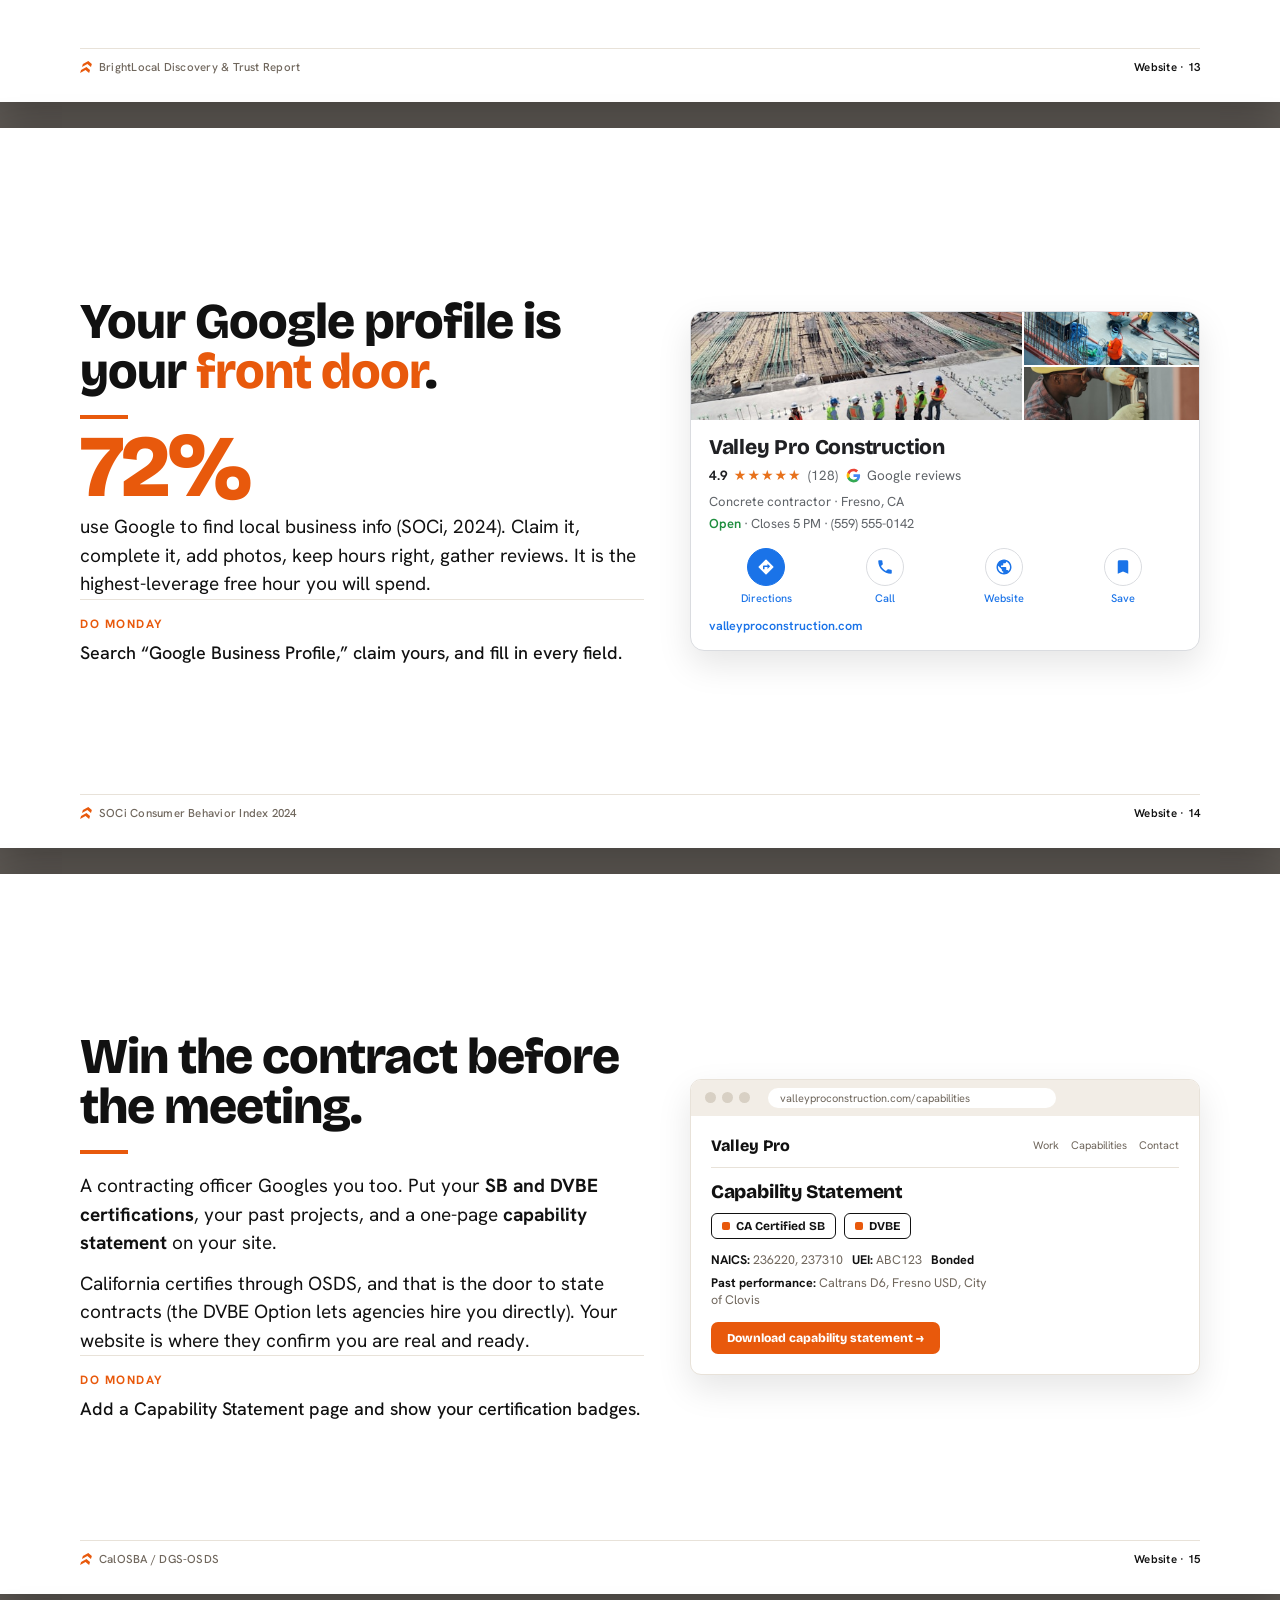
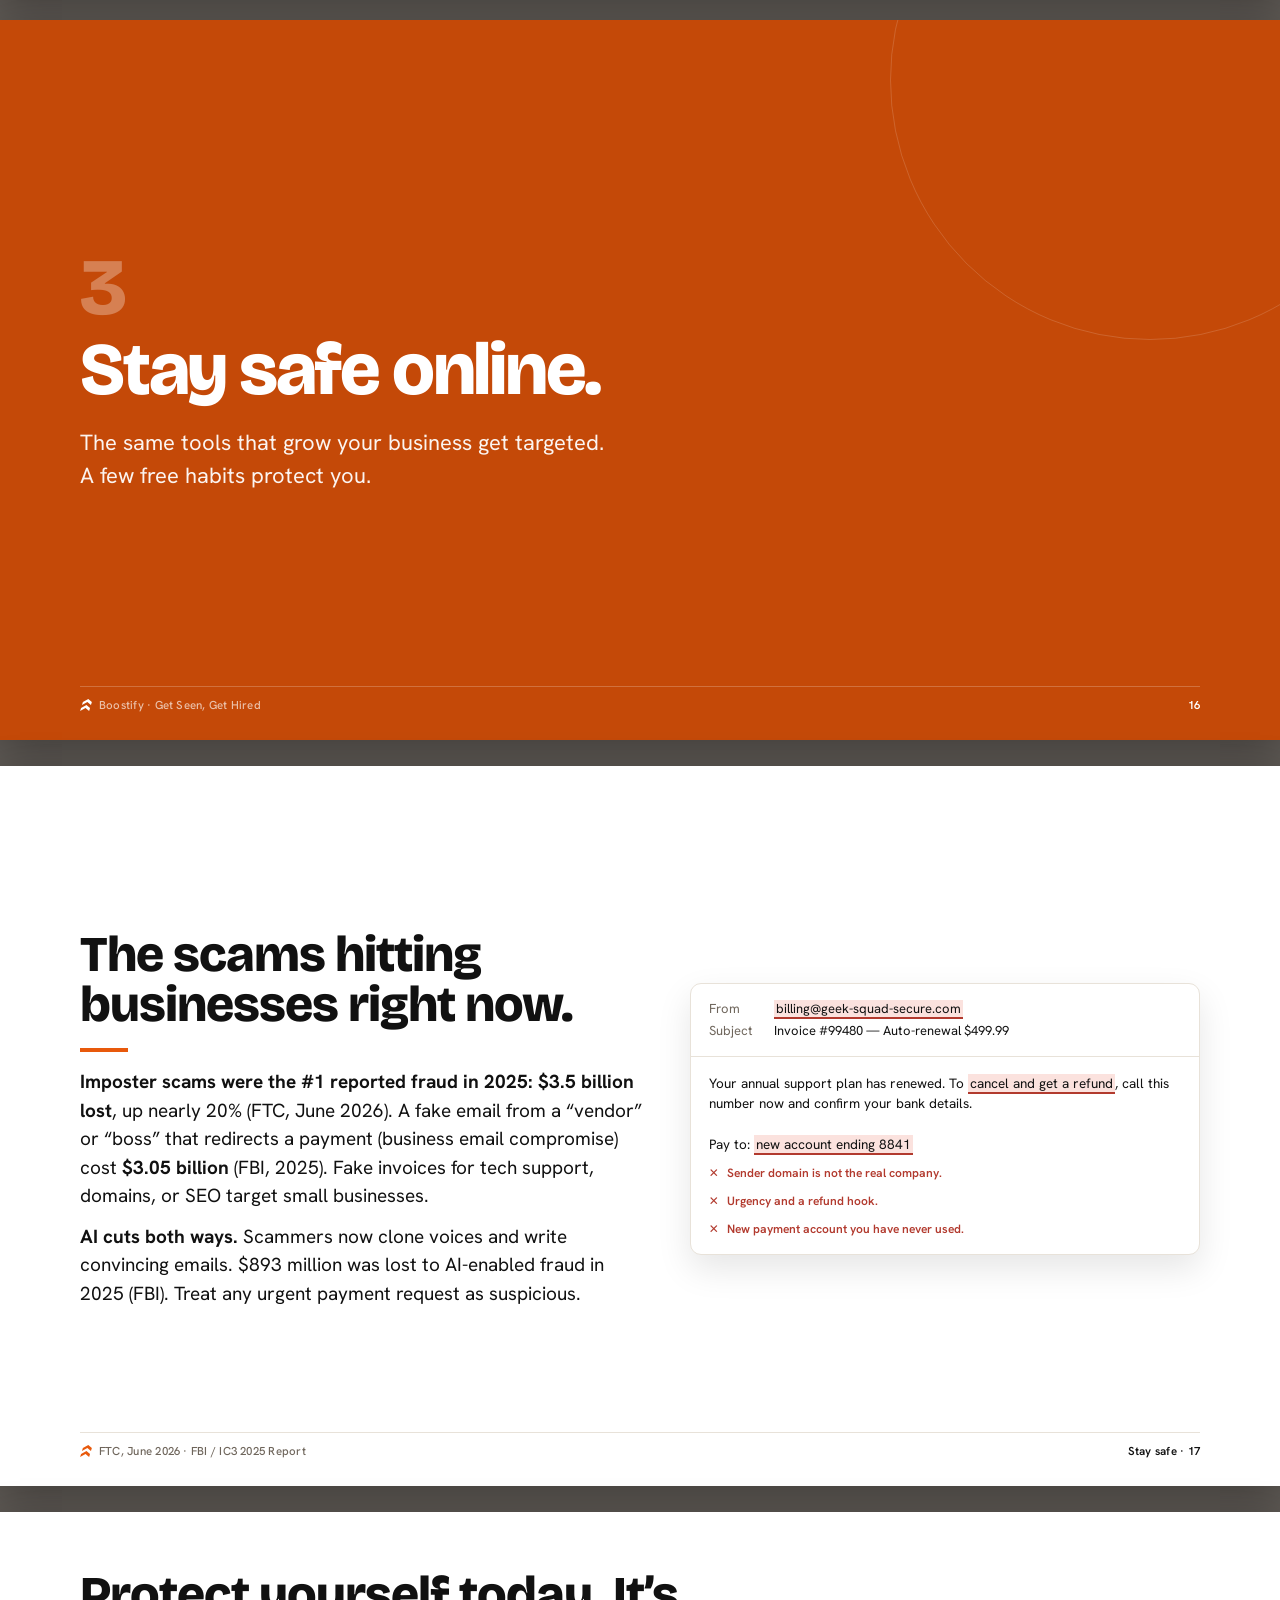
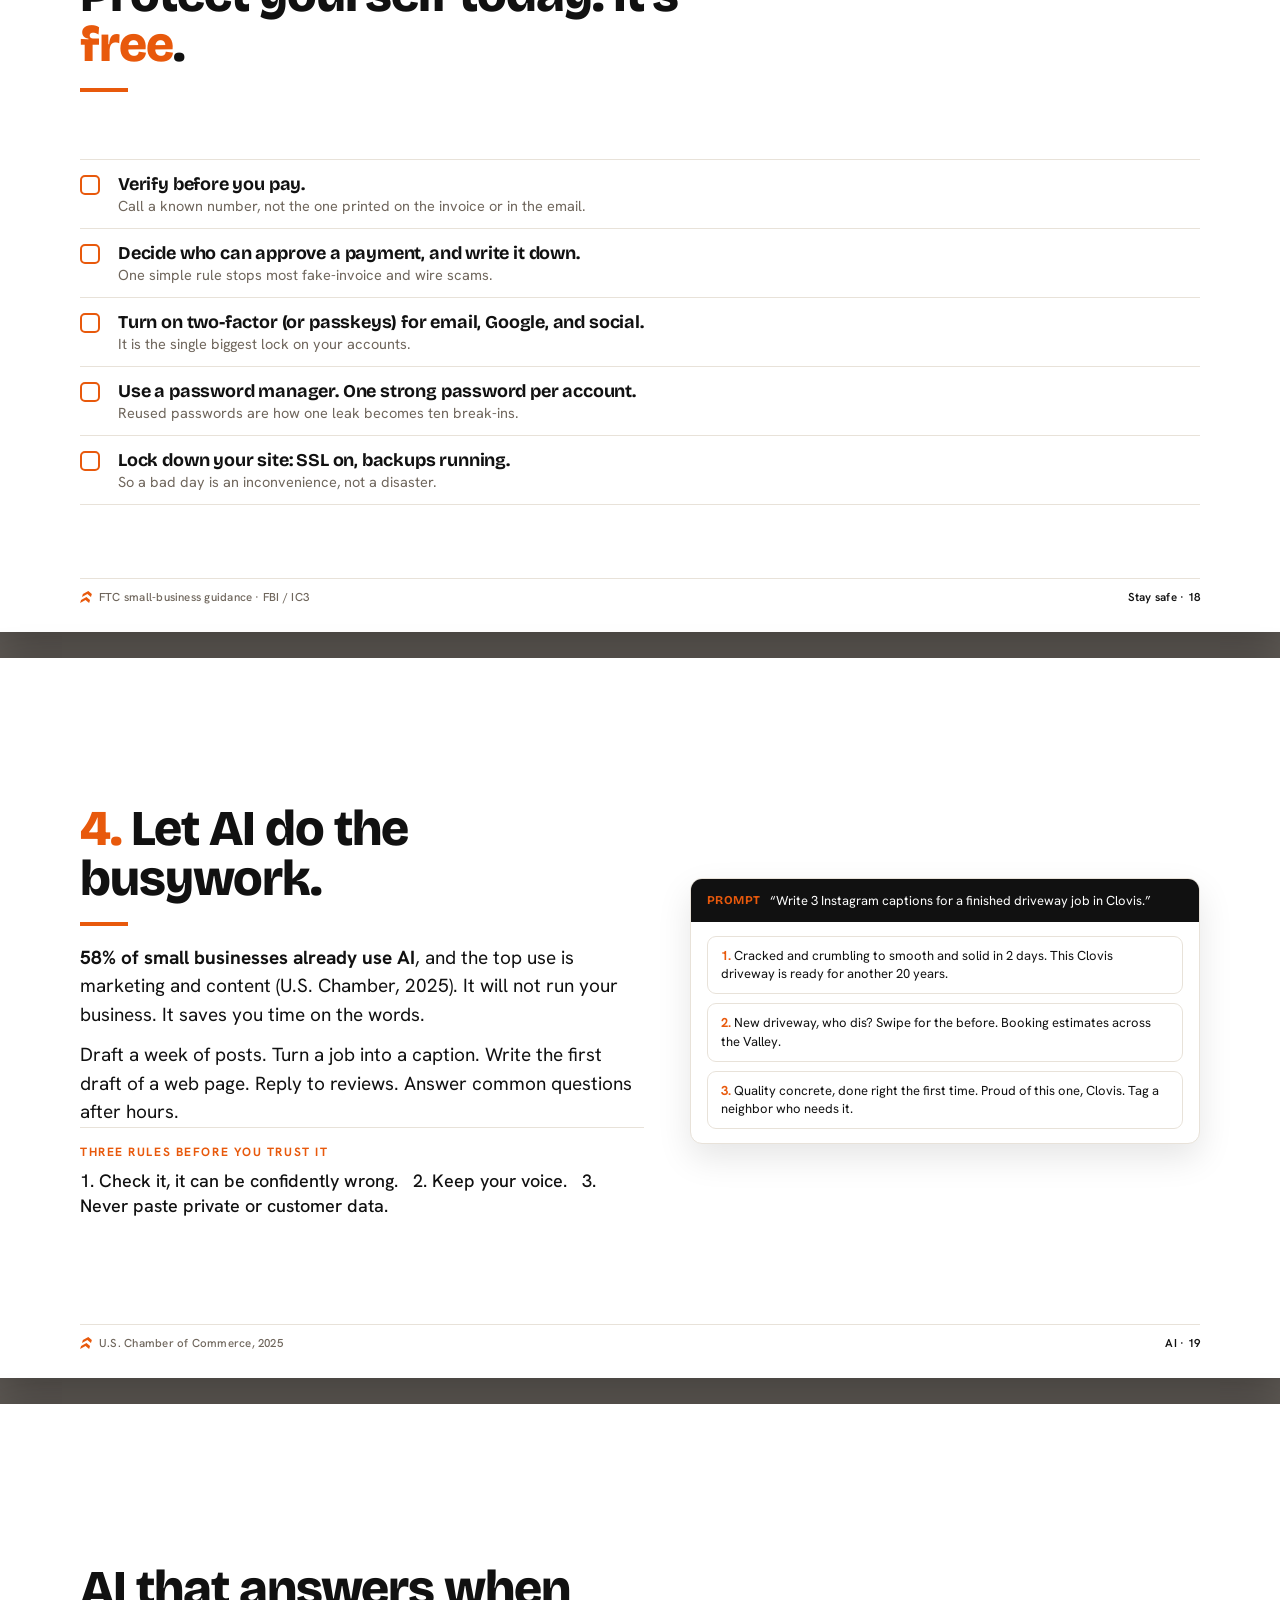
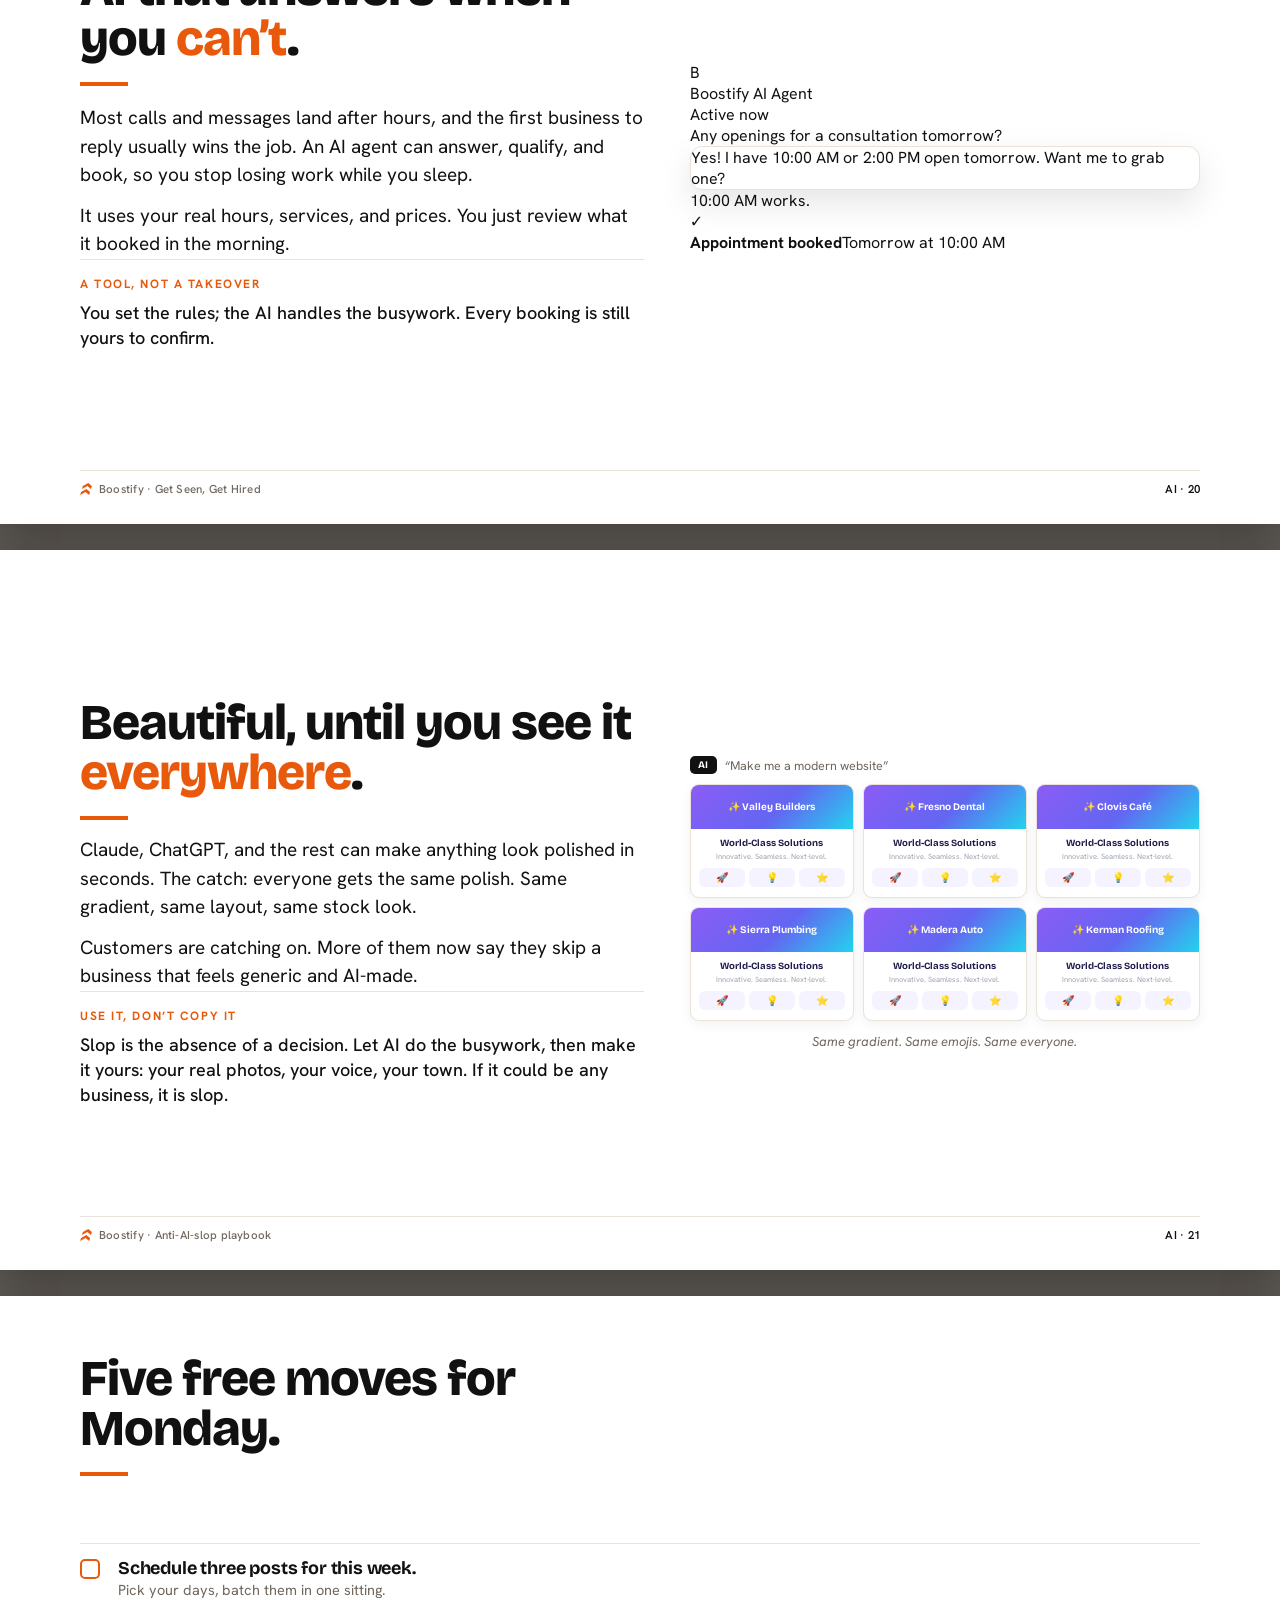
==== commit c5a0e2a5: "Deepen speaker notes, add presenter recenter + auto-join, harden server for 100-300 viewers Notes (n" ====
--- a/_source-deck.html
+++ b/_source-deck.html
@@ -271,7 +271,7 @@
   <div class="two">
     <div>
       <h2>Rule one: show up. Don&rsquo;t chase perfect timing.</h2><hr class="mark">
-      <p class="lead" style="margin-top:18px;">Buffer studied <b>4.8 million posts</b>. The finding: accounts that skip a week fall behind their own growth. Consistency, not the magic hour, drives reach.</p>
+      <p class="lead" style="margin-top:18px;">Buffer studied <b>52 million posts</b>. The finding: accounts that skip a week fall behind their own growth. Consistency, not the magic hour, drives reach.</p>
       <p class="lead" style="margin-top:12px;">A realistic pace for a busy owner: Instagram <b>3 to 5 times a week</b>, short video <b>2 to 5</b>. Two posts you actually keep up beats five you don&rsquo;t.</p>
       <div class="act"><div class="l">Do Monday</div><p>Pick your days. Batch three posts for this week in one sitting.</p></div>
     </div>
@@ -712,7 +712,7 @@
     <div>
       <div class="label" style="color:var(--ink);">Verified sources</div>
       <div style="font-size:14px; line-height:1.65; color:var(--mute);">
-        <b style="color:var(--ink);">Buffer 2026</b> — consistency, posting cadence (4.8M posts)<br>
+        <b style="color:var(--ink);">Buffer 2026</b> — consistency, posting cadence (52M posts)<br>
         <b style="color:var(--ink);">BrightLocal LCRS 2026</b> — 97% / 68% / 47% / 74% / 54% / 71%<br>
         <b style="color:var(--ink);">BrightLocal Discovery &amp; Trust</b> — 62% avoid wrong info<br>
         <b style="color:var(--ink);">SOCi 2024</b> — 72% use Google for local info<br>
